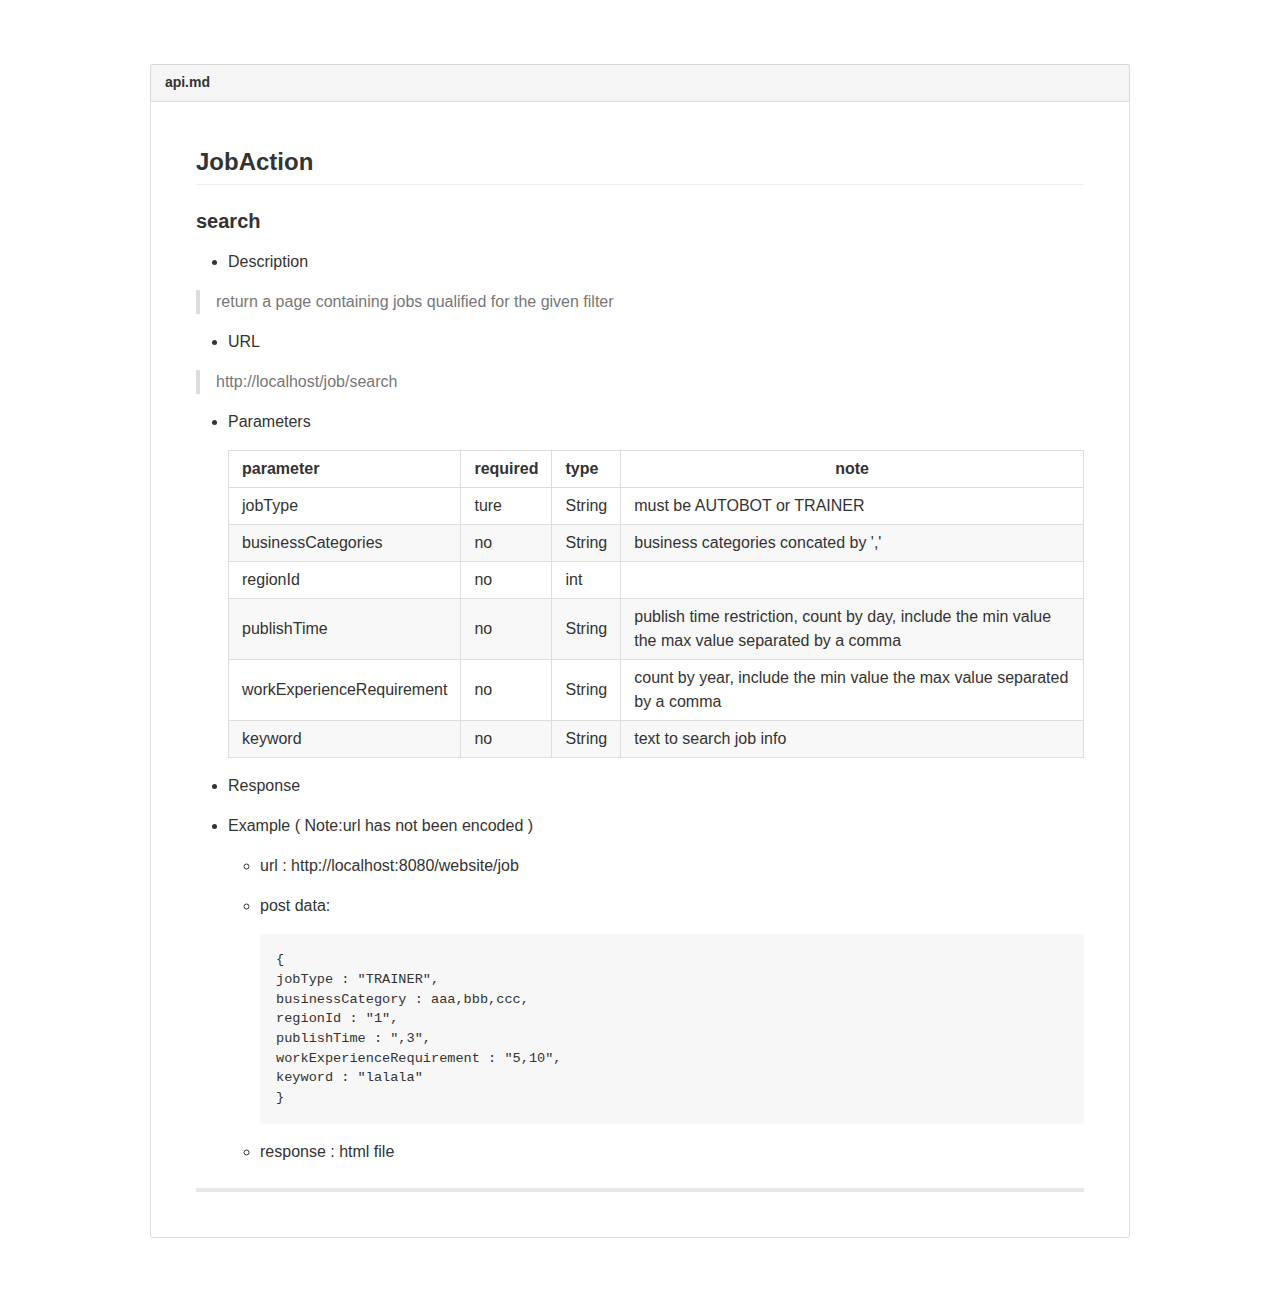
==== doc/api.html @ efbbc181 "job Search" ====
<!DOCTYPE html>
<html lang="en">
<head>
  <meta charset="utf-8" />
  <title>api.md - Grip</title>
  <link rel="icon" href="[data-uri]" />
  <link rel="stylesheet" href="/__/grip/static/octicons/octicons.css" />
  <style>
    @font-face{font-family:Roboto;font-style:normal;font-weight:300;src:local("Roboto Light"),local("Roboto-Light"),url([data-uri]) format("woff")}@font-face{font-family:Roboto;font-style:normal;font-weight:400;src:local("Roboto"),local("Roboto-Regular"),url([data-uri]) format("woff")}@font-face{font-family:Roboto;font-style:normal;font-weight:500;src:local("Roboto Medium"),local("Roboto-Medium"),url([data-uri]) format("woff")}@font-face{font-family:Roboto;font-style:italic;font-weight:400;src:local("Roboto Italic"),local("Roboto-Italic"),url([data-uri]) format("woff")}@font-face{font-family:Roboto;font-style:normal;font-weight:300;src:local("Roboto Light"),local("Roboto-Light"),url([data-uri]) format("woff")}@font-face{font-family:Roboto;font-style:normal;font-weight:400;src:local("Roboto"),local("Roboto-Regular"),url([data-uri]) format("woff")}@font-face{font-family:Roboto;font-style:normal;font-weight:500;src:local("Roboto Medium"),local("Roboto-Medium"),url([data-uri]) format("woff")}@font-face{font-family:Roboto;font-style:italic;font-weight:400;src:local("Roboto Italic"),local("Roboto-Italic"),url([data-uri]) format("woff")}.alt-body-font{font-family:Roboto, -apple-system, BlinkMacSystemFont, "Helvetica Neue", "Segoe UI", "Oxygen", "Ubuntu", "Cantarell", "Open Sans", sans-serif;font-size:16px}.alt-mono-font{font-family:Consolas, "Liberation Mono", Menlo, Courier, monospace;font-size:16px}.alt-h1,.alt-h2,.alt-h3,.alt-h4,.alt-h5,.alt-h6,.alt-lead{-webkit-font-smoothing:antialiased;font-family:Roboto, -apple-system, BlinkMacSystemFont, "Helvetica Neue", "Segoe UI", "Oxygen", "Ubuntu", "Cantarell", "Open Sans", sans-serif}.alt-h1{font-size:36px;font-weight:300}@media (min-width: 768px){.alt-h1{font-size:48px}}@media (min-width: 1004px){.alt-h1{font-size:54px}}.alt-h2{font-size:28px;font-weight:300}@media (min-width: 768px){.alt-h2{font-size:34px}}@media (min-width: 1004px){.alt-h2{font-size:38px}}.alt-h3{font-size:18px;font-weight:400}@media (min-width: 768px){.alt-h3{font-size:20px}}@media (min-width: 1004px){.alt-h3{font-size:22px}}.alt-h4{font-size:16px;font-weight:500}.alt-h5{font-size:14px;font-weight:500}.alt-h6{font-size:12px;font-weight:500}.alt-lead{-webkit-font-smoothing:antialiased;font-size:21px;font-weight:300}@media (min-width: 768px){.alt-lead{font-size:24px}}@media (min-width: 1004px){.alt-lead{font-size:26px}}.alt-text-small{font-size:14px !important}.pullquote{padding-top:0;padding-bottom:0;padding-left:12px;margin-bottom:24px;font-family:Consolas, "Liberation Mono", Menlo, Courier, monospace;font-size:16px;line-height:1.4;color:#767676;border-left:3px solid #e5e5e5}@media (min-width: 768px){.pullquote{padding-left:18px;margin-bottom:36px;margin-left:-21px;font-size:18px;line-height:1.5}}@font-face{font-family:Roboto;font-style:normal;font-weight:300;src:local("Roboto Light"),local("Roboto-Light"),url([data-uri]) format("woff")}@font-face{font-family:Roboto;font-style:normal;font-weight:400;src:local("Roboto"),local("Roboto-Regular"),url([data-uri]) format("woff")}@font-face{font-family:Roboto;font-style:normal;font-weight:500;src:local("Roboto Medium"),local("Roboto-Medium"),url([data-uri]) format("woff")}@font-face{font-family:Roboto;font-style:italic;font-weight:400;src:local("Roboto Italic"),local("Roboto-Italic"),url([data-uri]) format("woff")}.breadcrumb-item{display:inline-block;margin-left:-4px;white-space:nowrap;list-style:none}.breadcrumb-item::after{padding-right:0.5em;padding-left:0.5em;color:#e5e5e5;content:"/"}.breadcrumb-item-selected::after{content:none}@font-face{font-family:Roboto;font-style:normal;font-weight:300;src:local("Roboto Light"),local("Roboto-Light"),url([data-uri]) format("woff")}@font-face{font-family:Roboto;font-style:normal;font-weight:400;src:local("Roboto"),local("Roboto-Regular"),url([data-uri]) format("woff")}@font-face{font-family:Roboto;font-style:normal;font-weight:500;src:local("Roboto Medium"),local("Roboto-Medium"),url([data-uri]) format("woff")}@font-face{font-family:Roboto;font-style:italic;font-weight:400;src:local("Roboto Italic"),local("Roboto-Italic"),url([data-uri]) format("woff")}.alt-body-font .btn{font-weight:500}.btn-purple{color:#fff;text-shadow:0 -1px 0 rgba(0,0,0,0.15);background-color:#7a3497;background-image:-webkit-linear-gradient(#a342cb, #602479);background-image:linear-gradient(#a342cb, #602479);border:1px solid #612a79}.btn-purple .counter{color:#602479;background:#fff}.btn-purple:hover,.btn-purple:active,.btn-purple.zeroclipboard-is-hover,.btn-purple.zeroclipboard-is-active{background-color:#5b2771;background-image:-webkit-linear-gradient(#933eb5, #522366);background-image:linear-gradient(#933eb5, #522366);border-color:#552469}.btn-purple:active,.btn-purple.selected,.btn-purple.zeroclipboard-is-active{background-color:#4c205e;background-image:none;border-color:#3d1a4b;box-shadow:inset 0 2px 4px rgba(0,0,0,0.15)}.btn-purple.selected:hover{background-color:#3d1a4b}.btn-purple:disabled,.btn-purple:disabled:hover,.btn-purple.disabled,.btn-purple.disabled:hover{color:#fff;cursor:default;background-color:#bd9acb;background-image:-webkit-linear-gradient(#caaed5, #ad8cbb);background-image:linear-gradient(#caaed5, #ad8cbb);border-color:#af85c1;box-shadow:none}.btn-blue{color:#fff;text-shadow:0 -1px 0 rgba(0,0,0,0.15);background-color:#0079d1;background-image:-webkit-linear-gradient(#149cff, #005ea3);background-image:linear-gradient(#149cff, #005ea3);border:1px solid #0061a8}.btn-blue .counter{color:#005ea3;background:#fff}.btn-blue:hover,.btn-blue:active,.btn-blue.zeroclipboard-is-hover,.btn-blue.zeroclipboard-is-active{background-color:#005b9e;background-image:-webkit-linear-gradient(#0091fa, #00538f);background-image:linear-gradient(#0091fa, #00538f);border-color:#005694}.btn-blue:active,.btn-blue.selected,.btn-blue.zeroclipboard-is-active{background-color:#004d85;background-image:none;border-color:#003e6b;box-shadow:inset 0 2px 4px rgba(0,0,0,0.15)}.btn-blue.selected:hover{background-color:#003e6b}.btn-blue:disabled,.btn-blue:disabled:hover,.btn-blue.disabled,.btn-blue.disabled:hover{color:#fff;cursor:default;background-color:#80bce8;background-image:-webkit-linear-gradient(#99c9ed, #73add8);background-image:linear-gradient(#99c9ed, #73add8);border-color:#66afe3;box-shadow:none}.btn-blue-purple{color:#fff;text-shadow:0 -1px 0 rgba(0,0,0,0.15);background-color:#4950ae;background-image:-webkit-linear-gradient(#6d73cd, #363d93);background-image:linear-gradient(#6d73cd, #363d93);border:1px solid #3d4391}.btn-blue-purple .counter{color:#363d93;background:#fff}.btn-blue-purple:hover,.btn-blue-purple:active,.btn-blue-purple.zeroclipboard-is-hover,.btn-blue-purple.zeroclipboard-is-active{background-color:#3a3f8a;background-image:-webkit-linear-gradient(#6269bd, #353b7f);background-image:linear-gradient(#6269bd, #353b7f);border-color:#373c83}.btn-blue-purple:active,.btn-blue-purple.selected,.btn-blue-purple.zeroclipboard-is-active{background-color:#323778;background-image:none;border-color:#2b2f66;box-shadow:inset 0 2px 4px rgba(0,0,0,0.15)}.btn-blue-purple.selected:hover{background-color:#2b2f66}.btn-blue-purple:disabled,.btn-blue-purple:disabled:hover,.btn-blue-purple.disabled,.btn-blue-purple.disabled:hover{color:#fff;cursor:default;background-color:#a4a8d7;background-image:-webkit-linear-gradient(#b6b9df, #979ac9);background-image:linear-gradient(#b6b9df, #979ac9);border-color:#9296ce;box-shadow:none}.btn-orange{color:#fff;text-shadow:0 -1px 0 rgba(0,0,0,0.15);background-color:#e8400d;background-image:-webkit-linear-gradient(#fc683b, #c23106);background-image:linear-gradient(#fc683b, #c23106);border:1px solid #c1350b}.btn-orange .counter{color:#c23106;background:#fff}.btn-orange:hover,.btn-orange:active,.btn-orange.zeroclipboard-is-hover,.btn-orange.zeroclipboard-is-active{background-color:#b8330a;background-image:-webkit-linear-gradient(#f3592b, #a92f09);background-image:linear-gradient(#f3592b, #a92f09);border-color:#ae300a}.btn-orange:active,.btn-orange.selected,.btn-orange.zeroclipboard-is-active{background-color:#a02c09;background-image:none;border-color:#872508;box-shadow:inset 0 2px 4px rgba(0,0,0,0.15)}.btn-orange.selected:hover{background-color:#872508}.btn-orange:disabled,.btn-orange:disabled:hover,.btn-orange.disabled,.btn-orange.disabled:hover{color:#fff;cursor:default;background-color:#f4a086;background-image:-webkit-linear-gradient(#f6b39e, #e59279);background-image:linear-gradient(#f6b39e, #e59279);border-color:#f18c6e;box-shadow:none}.btn-outline-purple{color:#7a3497;background-color:#fff;background-image:none;border:1px solid #e5e5e5}.btn-outline-purple .counter{background-color:rgba(0,0,0,0.07)}.btn-outline-purple:hover,.btn-outline-purple:active,.btn-outline-purple.selected,.btn-outline-purple.zeroclipboard-is-hover,.btn-outline-purple.zeroclipboard-is-active{color:#fff;background-color:#7a3497;background-image:none;border-color:#7a3497}.btn-outline-purple:hover .counter,.btn-outline-purple:active .counter,.btn-outline-purple.selected .counter,.btn-outline-purple.zeroclipboard-is-hover .counter,.btn-outline-purple.zeroclipboard-is-active .counter{color:#7a3497;background-color:#fff}.btn-outline-purple.selected:hover{background-color:#6b2d84}.btn-outline-purple:disabled,.btn-outline-purple:disabled:hover,.btn-outline-purple.disabled,.btn-outline-purple.disabled:hover{color:#767676;background-color:#fff;background-image:none;border-color:#e5e5e5}.btn-outline-blue{color:#0079d1;background-color:#fff;background-image:none;border:1px solid #e5e5e5}.btn-outline-blue .counter{background-color:rgba(0,0,0,0.07)}.btn-outline-blue:hover,.btn-outline-blue:active,.btn-outline-blue.selected,.btn-outline-blue.zeroclipboard-is-hover,.btn-outline-blue.zeroclipboard-is-active{color:#fff;background-color:#0079d1;background-image:none;border-color:#0079d1}.btn-outline-blue:hover .counter,.btn-outline-blue:active .counter,.btn-outline-blue.selected .counter,.btn-outline-blue.zeroclipboard-is-hover .counter,.btn-outline-blue.zeroclipboard-is-active .counter{color:#0079d1;background-color:#fff}.btn-outline-blue.selected:hover{background-color:#006ab8}.btn-outline-blue:disabled,.btn-outline-blue:disabled:hover,.btn-outline-blue.disabled,.btn-outline-blue.disabled:hover{color:#767676;background-color:#fff;background-image:none;border-color:#e5e5e5}.btn-outline-orange{color:#e8400d;background-color:#fff;background-image:none;border:1px solid #e5e5e5}.btn-outline-orange .counter{background-color:rgba(0,0,0,0.07)}.btn-outline-orange:hover,.btn-outline-orange:active,.btn-outline-orange.selected,.btn-outline-orange.zeroclipboard-is-hover,.btn-outline-orange.zeroclipboard-is-active{color:#fff;background-color:#e8400d;background-image:none;border-color:#e8400d}.btn-outline-orange:hover .counter,.btn-outline-orange:active .counter,.btn-outline-orange.selected .counter,.btn-outline-orange.zeroclipboard-is-hover .counter,.btn-outline-orange.zeroclipboard-is-active .counter{color:#e8400d;background-color:#fff}.btn-outline-orange.selected:hover{background-color:#d0390c}.btn-outline-orange:disabled,.btn-outline-orange:disabled:hover,.btn-outline-orange.disabled,.btn-outline-orange.disabled:hover{color:#767676;background-color:#fff;background-image:none;border-color:#e5e5e5}.btn-outline-blue-purple{color:#4950ae;background-color:#fff;background-image:none;border:1px solid #e5e5e5}.btn-outline-blue-purple .counter{background-color:rgba(0,0,0,0.07)}.btn-outline-blue-purple:hover,.btn-outline-blue-purple:active,.btn-outline-blue-purple.selected,.btn-outline-blue-purple.zeroclipboard-is-hover,.btn-outline-blue-purple.zeroclipboard-is-active{color:#fff;background-color:#4950ae;background-image:none;border-color:#4950ae}.btn-outline-blue-purple:hover .counter,.btn-outline-blue-purple:active .counter,.btn-outline-blue-purple.selected .counter,.btn-outline-blue-purple.zeroclipboard-is-hover .counter,.btn-outline-blue-purple.zeroclipboard-is-active .counter{color:#4950ae;background-color:#fff}.btn-outline-blue-purple.selected:hover{background-color:#41489c}.btn-outline-blue-purple:disabled,.btn-outline-blue-purple:disabled:hover,.btn-outline-blue-purple.disabled,.btn-outline-blue-purple.disabled:hover{color:#767676;background-color:#fff;background-image:none;border-color:#e5e5e5}.btn-outline-green{color:#6ab395;background-color:#fff;background-image:none;border:1px solid #e5e5e5}.btn-outline-green .counter{background-color:rgba(0,0,0,0.07)}.btn-outline-green:hover,.btn-outline-green:active,.btn-outline-green.selected,.btn-outline-green.zeroclipboard-is-hover,.btn-outline-green.zeroclipboard-is-active{color:#fff;background-color:#6ab395;background-image:none;border-color:#6ab395}.btn-outline-green:hover .counter,.btn-outline-green:active .counter,.btn-outline-green.selected .counter,.btn-outline-green.zeroclipboard-is-hover .counter,.btn-outline-green.zeroclipboard-is-active .counter{color:#6ab395;background-color:#fff}.btn-outline-green.selected:hover{background-color:#59aa89}.btn-outline-green:disabled,.btn-outline-green:disabled:hover,.btn-outline-green.disabled,.btn-outline-green.disabled:hover{color:#767676;background-color:#fff;background-image:none;border-color:#e5e5e5}@font-face{font-family:Roboto;font-style:normal;font-weight:300;src:local("Roboto Light"),local("Roboto-Light"),url([data-uri]) format("woff")}@font-face{font-family:Roboto;font-style:normal;font-weight:400;src:local("Roboto"),local("Roboto-Regular"),url([data-uri]) format("woff")}@font-face{font-family:Roboto;font-style:normal;font-weight:500;src:local("Roboto Medium"),local("Roboto-Medium"),url([data-uri]) format("woff")}@font-face{font-family:Roboto;font-style:italic;font-weight:400;src:local("Roboto Italic"),local("Roboto-Italic"),url([data-uri]) format("woff")}.card{background-color:#fff;border:1px #e5e5e5 solid;border-radius:6px;box-shadow:0 1px 1px rgba(0,0,0,0.1)}@font-face{font-family:Roboto;font-style:normal;font-weight:300;src:local("Roboto Light"),local("Roboto-Light"),url([data-uri]) format("woff")}@font-face{font-family:Roboto;font-style:normal;font-weight:400;src:local("Roboto"),local("Roboto-Regular"),url([data-uri]) format("woff")}@font-face{font-family:Roboto;font-style:normal;font-weight:500;src:local("Roboto Medium"),local("Roboto-Medium"),url([data-uri]) format("woff")}@font-face{font-family:Roboto;font-style:italic;font-weight:400;src:local("Roboto Italic"),local("Roboto-Italic"),url([data-uri]) format("woff")}.jumbotron{position:relative;padding-top:48px;padding-bottom:48px}@media (min-width: 544px){.jumbotron{padding-top:72px;padding-bottom:72px}}@media (min-width: 1280px){.jumbotron{padding-top:144px;padding-bottom:144px}}@media (min-width: 1004px){.jumbotron-supertron{height:45vw;min-height:590px;max-height:55vh;padding-top:96px;padding-bottom:96px}}.jumbotron-minitron{padding-top:36px;padding-bottom:36px}@media (min-width: 544px){.jumbotron-minitron{padding-top:36px;padding-bottom:36px}}.jumbotron-shadow::after{position:absolute;bottom:0;left:0;width:100%;height:30px;content:" ";background-color:transparent;background-image:-webkit-linear-gradient(transparent, rgba(0,0,0,0.05));background-image:linear-gradient(transparent, rgba(0,0,0,0.05));background-repeat:repeat-x;box-shadow:inset 0 -1px 0 rgba(0,0,0,0.05)}.jumbotron-photo{position:relative;background-color:#333;background-size:cover}.jumbotron-photo::before{position:absolute;bottom:0;left:0;display:block;width:100%;height:100%;content:"";background-color:rgba(0,0,0,0.25)}@font-face{font-family:Roboto;font-style:normal;font-weight:300;src:local("Roboto Light"),local("Roboto-Light"),url([data-uri]) format("woff")}@font-face{font-family:Roboto;font-style:normal;font-weight:400;src:local("Roboto"),local("Roboto-Regular"),url([data-uri]) format("woff")}@font-face{font-family:Roboto;font-style:normal;font-weight:500;src:local("Roboto Medium"),local("Roboto-Medium"),url([data-uri]) format("woff")}@font-face{font-family:Roboto;font-style:italic;font-weight:400;src:local("Roboto Italic"),local("Roboto-Italic"),url([data-uri]) format("woff")}.page-section{padding:36px 0;margin-top:0}@media (min-width: 768px){.page-section{padding:72px 0}}.page-section-jumplink:target{padding-top:132px}@media (min-width: 768px){.page-section-jumplink:target{padding-top:96px}}@font-face{font-family:Roboto;font-style:normal;font-weight:300;src:local("Roboto Light"),local("Roboto-Light"),url([data-uri]) format("woff")}@font-face{font-family:Roboto;font-style:normal;font-weight:400;src:local("Roboto"),local("Roboto-Regular"),url([data-uri]) format("woff")}@font-face{font-family:Roboto;font-style:normal;font-weight:500;src:local("Roboto Medium"),local("Roboto-Medium"),url([data-uri]) format("woff")}@font-face{font-family:Roboto;font-style:italic;font-weight:400;src:local("Roboto Italic"),local("Roboto-Italic"),url([data-uri]) format("woff")}.data-table{width:100%;margin-top:24px;border-collapse:collapse;border:1px #e5e5e5 solid;box-shadow:0 1px 1px rgba(0,0,0,0.05)}.data-table th{font-weight:400;text-align:left}.data-table td,.data-table th{padding:24px;border-right:1px #e5e5e5 solid;border-bottom:1px #e5e5e5 solid}.data-table tbody th{width:25%}.data-table tbody th,.data-table tbody td{border-bottom-color:#f5f5f5}.data-table tbody tr:last-child th,.data-table tbody tr:last-child td{border-bottom:1px #e5e5e5 solid}hr{border-bottom-color:#eee}.img-responsive{display:block;width:100%;max-width:100%;height:auto}.video-responsive{position:relative;max-width:100%;height:0;padding-bottom:56.25%;overflow:hidden}.video-responsive iframe,.video-responsive object,.video-responsive embed{position:absolute;top:0;left:0;width:100%;height:100%}.container-responsive{max-width:980px;margin-right:auto;margin-left:auto}.page-responsive .container-responsive{max-width:1020px;padding-right:20px;padding-left:20px;margin-right:auto;margin-left:auto}.page-responsive .container-responsive::before{display:table;content:""}.page-responsive .container-responsive::after{display:table;clear:both;content:""}@media (min-width: 544px){.page-responsive .container-responsive{padding-right:40px;padding-left:40px}}@media (min-width: 1004px){.page-responsive .container-responsive{padding-right:20px;padding-left:20px}}.off-screen-col{position:relative}@media (min-width: 768px){.off-screen-col{left:-100px}}.off-screen-img{width:100%}@media (min-width: 768px){.off-screen-img{position:absolute;width:800px}}.btn-transparent{padding:0.55em 1em;font-size:inherit;font-weight:500;line-height:1.5;color:#fff;background-color:transparent;background-image:none;border:1px solid rgba(255,255,255,0.5);border-radius:0.25em}.btn-transparent:hover,.btn-transparent:active{color:#333;background-color:#fff;background-image:none;border-color:#fff}.btn-link{font-family:inherit}.site-header{position:relative;z-index:3;padding-top:20px;padding-bottom:20px;margin-bottom:-1px;background-color:#fff;background-clip:padding-box;border-bottom:1px solid rgba(0,0,0,0.075);box-shadow:0 0 5px rgba(0,0,0,0.1)}.site-header::before{display:table;content:""}.site-header::after{display:table;clear:both;content:""}.site-header .header-logo-invertocat{margin-right:0;margin-left:0}@media (max-width: 960px){.page-responsive .site-header{padding-top:10px;padding-bottom:10px}}.site-header .header-search-link{display:none !important}@media (max-width: 960px){.page-responsive .site-header .header-search-link{display:inline-block !important}}.site-header .header-search{width:160px;margin-right:-4px;margin-left:10px}.site-header .header-search.site-scoped-search{width:230px}@media (max-width: 960px){.page-responsive .site-header .header-search{display:none}}.site-header .header-search-input{min-height:32px;font-size:-apple-system, BlinkMacSystemFont, "Segoe UI", Helvetica, Arial, sans-serif, "Apple Color Emoji", "Segoe UI Emoji", "Segoe UI Symbol"}.site-header.open .site-header-menu{display:block}.site-header-toggle{display:none}@media (max-width: 960px){.page-responsive .site-header-toggle{display:block;margin-top:4px;color:#767676}.page-responsive .site-header-toggle:hover{color:#333}}.site-header-menu{display:block;padding-top:0}@media (max-width: 960px){.page-responsive .site-header-menu{display:none;padding-top:15px;clear:left}}.site-header-nav .nav-item{display:block;float:left;padding-top:8px;padding-bottom:8px;line-height:20px;color:#3c4146}.site-header-nav .nav-item:hover{color:#000;text-decoration:none}@media (max-width: 960px){.page-responsive .site-header-nav .nav-item{float:none}}.site-header-nav-main{float:left;margin-bottom:0;margin-left:5px}.site-header-nav-main .nav-item{position:relative;float:left;padding-right:10px;padding-left:10px;font-size:16px;border-top:0}.site-header-nav-main .nav-item::after{position:absolute;bottom:-20px;left:0;width:100%;height:4px;content:""}.site-header-nav-main .selected.nav-item-personal{color:#0079d1}.site-header-nav-main .selected.nav-item-personal::after{background-color:#0079d1}.site-header-nav-main .selected.nav-item-opensource{color:#e8400d}.site-header-nav-main .selected.nav-item-opensource::after{background-color:#e8400d}.site-header-nav-main .selected.nav-item-business{color:#7a3497}.site-header-nav-main .selected.nav-item-business::after{background-color:#7a3497}.site-header-nav-main .selected.nav-item-explore{color:#55a532}.site-header-nav-main .selected.nav-item-explore::after{background-color:#55a532}@media (max-width: 960px){.page-responsive .site-header-nav-main{float:none;margin-bottom:24px;margin-left:0}.page-responsive .site-header-nav-main .nav-item{float:none;padding:16px 0;margin-bottom:0;line-height:1;border-top:1px solid #e5e5e5;border-bottom:1px solid transparent}.page-responsive .site-header-nav-main .nav-item:last-child{border-bottom:1px solid #e5e5e5}.page-responsive .site-header-nav-main .nav-item::after{display:none}.page-responsive .site-header-nav-main .selected{font-weight:500;border-bottom:0}}.site-header-nav-secondary{float:right;margin-top:0}.site-header-nav-secondary .nav-item{display:inline-block;padding:8px;font-size:13px}@media (max-width: 960px){.page-responsive .site-header-nav-secondary{float:none;margin-top:15px;text-align:center}}.site-header-actions{position:relative;z-index:3;text-align:left}@media (max-width: 960px){.page-responsive .site-header-actions{display:-webkit-box;display:-webkit-flex;display:flex;-webkit-flex-wrap:wrap;flex-wrap:wrap;-webkit-box-pack:center;-webkit-justify-content:center;justify-content:center;margin-top:24px}}.site-header-actions-btn{float:right}@media (max-width: 960px){.page-responsive .site-header-actions-btn{-webkit-box-flex:1;-webkit-flex-grow:1;flex-grow:1;-webkit-flex-basis:0;flex-basis:0;float:none;max-width:340px;margin:0;text-align:center}.page-responsive .site-header-actions-btn+.site-header-actions-btn{margin-left:6px}}.site-subheader{position:relative;z-index:2;padding-top:24px;padding-bottom:24px;background-color:#fff;border-bottom:1px solid rgba(0,0,0,0.075)}.site-subheader::before{display:table;content:""}.site-subheader::after{display:table;clear:both;content:""}.page-responsive .site-subheader{padding-top:18px;padding-bottom:18px}@media (min-width: 1004px){.page-responsive .site-subheader{padding-top:24px;padding-bottom:24px}}.site-subpage .site-subheader{margin-bottom:-48px;background-color:transparent;border-bottom:0}.page-responsive .site-subpage .site-subheader{margin-bottom:-12px}@media (min-width: 768px){.page-responsive .site-subpage .site-subheader{margin-bottom:-48px}}.site-subheader-business{position:-webkit-sticky;position:sticky;top:0;z-index:21}.site-subheader-business.is-stuck{background-color:#fff;border-bottom:1px solid rgba(0,0,0,0.075);box-shadow:0 3px 6px rgba(0,0,0,0.075)}.subheader-title{display:block;margin-bottom:10px;font-weight:400;text-align:center}@media (min-width: 1004px){.subheader-title{float:left;text-align:left}}.subheader-nav{text-align:center}@media (min-width: 1004px){.subheader-nav{float:right;text-align:left}}.subheader-nav .nav-item{display:inline-block;padding-top:5px;padding-bottom:1px;font-size:14px;text-decoration:none}@media (min-width: 768px){.subheader-nav .nav-item{font-size:16px}}@media (min-width: 1004px){.subheader-nav .nav-item{padding-top:0}}.subheader-nav .nav-item.selected{color:#3c4146;border-bottom:1px solid rgba(60,65,70,0.15)}.subheader-nav .nav-item+.nav-item{margin-left:15px}@media (min-width: 544px){.subheader-nav .nav-item+.nav-item{margin-left:20px}}.subheader-nav-business .nav-item{color:#7a3497;border-bottom-color:#7a3497}.pricing-card{margin-bottom:20px;background-color:#fff;border:1px solid #e5e5e5;border-radius:6px;box-shadow:0 1px 1px rgba(0,0,0,0.1)}.pricing-card-text{padding:24px;margin-bottom:0}@media (min-width: 544px){.pricing-card-horizontal{display:table;width:100%}}.pricing-card-horizontal .pricing-card-cta{padding:24px;border-bottom:1px solid #e5e5e5}@media (min-width: 544px){.pricing-card-horizontal .pricing-card-cta{display:table-cell;white-space:nowrap;vertical-align:middle;border-right:1px solid #e5e5e5;border-bottom:0}}@media (min-width: 544px){.pricing-card-horizontal .pricing-card-text{display:table-cell;vertical-align:middle}}@media (min-width: 768px){.pricing-card-vertical{width:300px}}.pricing-card-vertical .pricing-card-cta{padding:24px;border-top:1px solid #e5e5e5}.pricing-card-vertical .pricing-card-name{padding:16px 24px;margin-bottom:0;border-bottom:1px solid #e5e5e5}.pricing-card-vertical .pricing-card-text{padding:24px}.pricing-cards-eq{margin:0 auto 12px}@media (min-width: 1004px){.pricing-cards-eq{display:table;margin:0 -40px 36px;border-spacing:40px 0;border-collapse:separate}}.pricing-card-eq{position:relative}@media (min-width: 768px){.pricing-card-eq{width:65%;min-width:320px;min-height:300px;padding-bottom:90px;margin:24px auto}.pricing-card-eq .pricing-card-cta{position:absolute;bottom:0;left:0;width:100%}}@media (min-width: 1004px){.pricing-card-eq{display:table-cell;width:300px;min-width:0}}.default-currency,.local-currency{display:inline-block}.pricing-table{width:100%;border-collapse:separate}.pricing-table td,.pricing-table th{padding:12px 24px;font-size:14px;background-color:#fff;border-right:1px solid #e5e5e5;border-bottom:1px solid #f5f5f5}.pricing-table td{text-align:center}.pricing-table td:first-child{border-left:1px solid #e5e5e5}.pricing-table thead th{width:35%;padding-top:24px;padding-bottom:24px;font-weight:500;color:#3c4146;border-top:1px solid #e5e5e5;border-bottom:1px solid #e5e5e5}.pricing-table thead th:first-child{width:30%;text-align:left;border-left:1px solid #e5e5e5;border-top-left-radius:6px}.pricing-table thead th:last-child{border-right:1px solid #e5e5e5;border-top-right-radius:6px}.pricing-table tbody td:first-child{color:#3c4146;text-align:left}.pricing-table tbody th{font-weight:400;text-align:left;background-color:#f5f5f5;border-left:1px solid #e5e5e5}.pricing-table tfoot td{padding-top:24px;padding-bottom:24px;border-bottom:1px solid #e5e5e5;box-shadow:0 1px 1px rgba(0,0,0,0.1)}.pricing-table tfoot td:first-child{border-bottom-left-radius:6px}.pricing-table tfoot td:last-child{border-bottom-right-radius:6px}.pricing-table-no-foot tr:last-child td{box-shadow:0 1px 1px rgba(0,0,0,0.1)}.pricing-table-no-foot tr:last-child td:first-child{border-bottom-left-radius:6px}.pricing-table-no-foot tr:last-child td:last-child{border-bottom-right-radius:6px}.pricing-table-responsive{display:block;width:100%;min-height:0.01%;overflow-x:auto}@media (min-width: 768px){.pricing-table-responsive{display:table}}.card{background-color:#fff;border:1px solid #e5e5e5;border-radius:6px;box-shadow:0 1px 1px rgba(0,0,0,0.1)}.sn-jumbotron{position:relative;padding-top:50px;padding-bottom:50px;text-align:center;background-color:#fafafa;background-position:70% top;background-size:cover}@media (min-width: 544px){.sn-jumbotron{padding-top:60px;padding-bottom:60px}}@media (min-width: 768px){.sn-jumbotron{min-height:400px;text-align:left;background-position:center}}@media (min-width: 1004px){.sn-jumbotron{padding-top:90px;padding-bottom:90px}}@media (min-width: 1280px){.sn-jumbotron{padding-top:120px;padding-bottom:120px}}@media (min-width: 1600px){.sn-jumbotron{padding-top:180px;padding-bottom:180px}}.sn-jumbotron::before{position:absolute;top:0;right:0;bottom:0;left:0;display:block;content:"";background-color:rgba(0,0,0,0.3);-webkit-transition:background-color 0.2s ease-out;transition:background-color 0.2s ease-out}.sn-jumbotron.is-expanded::before{background-color:rgba(0,0,0,0.55)}.jumbotron-home{background-image:url("/images/modules/site/home-hero-sm.jpg?sn");background-position:left bottom}@media (min-width: 768px){.jumbotron-home{background-image:url("/images/modules/site/home-hero.jpg?sn");background-position:bottom left}}@media (min-width: 1004px){.jumbotron-home{background-position:bottom left}.jumbotron-home .jumbotron-title{font-size:64px}}@media (min-width: 1600px){.jumbotron-home .jumbotron-title{font-size:72px}}.jumbotron-home::after{background-color:rgba(0,0,0,0.25)}.jumbotron-personal{background-image:url("/images/modules/site/personal-hero-sm.jpg?sn");background-position:right center}@media (min-width: 768px){.jumbotron-personal{background-image:url("/images/modules/site/personal-hero.jpg?sn");background-position:center 30%}}.jumbotron-opensource{background-image:url("/images/modules/site/open-source-hero-sm.jpg?sn")}@media (min-width: 768px){.jumbotron-opensource{background-image:url("/images/modules/site/open-source-hero.jpg?sn");background-position:center 10%}}.jumbotron-business{background-image:url("/images/modules/site/business-hero-sm.jpg?sn")}@media (min-width: 768px){.jumbotron-business{background-image:url("/images/modules/site/business-hero.jpg?sn");background-position:center center}}.jumbotron-split{min-height:470px;padding-bottom:45%;background-repeat:no-repeat;background-position:center 175px;background-size:100% auto}.jumbotron-split::before{background-color:transparent;background-image:-webkit-linear-gradient(#f5f5f5, #f5f5f5 100px, transparent 100px);background-image:linear-gradient(#f5f5f5, #f5f5f5 100px, transparent 100px)}@media (min-width: 768px){.jumbotron-split{min-height:360px;padding-bottom:60px;background-position:125% center;background-size:60% auto}.jumbotron-split::before{display:none}}@media (min-width: 1004px){.jumbotron-split{padding-top:100px;padding-bottom:100px;background-position:right center;background-size:50% auto}}@media (min-width: 1600px){.jumbotron-split{padding-top:120px;padding-bottom:120px}}.jumbotron-split .jumbotron-content{background-color:#f5f5f5}@media (min-width: 768px){.jumbotron-split .jumbotron-content{background-color:transparent}}.jumbotron-title{margin-top:0}@media (min-width: 768px){.jumbotron-title{max-width:530px}}@media (min-width: 1004px){.jumbotron-title{max-width:700px}}.jumbotron-has-followup{padding-bottom:90px}@media (min-width: 768px){.jumbotron-has-followup{padding-bottom:120px}}@media (min-width: 1004px){.jumbotron-has-followup{padding-bottom:160px}}@media (min-width: 1280px){.jumbotron-has-followup{padding-bottom:180px}}@media (min-width: 1600px){.jumbotron-has-followup{padding-bottom:230px}}.jumbotron-followup-container{position:relative;top:-216px;margin-bottom:-37px;background-color:transparent;background-image:none}@media (min-width: 768px){.jumbotron-followup-container{top:-226px}}@media (min-width: 1004px){.jumbotron-followup-container{top:-236px}}@media (min-width: 1004px){.jumbotron-followup-container{top:-246px}}.jumbotron-followup-container .container-responsive{position:relative}.jumbotron-followup-container .jumbotron-video,.jumbotron-followup-container .jumbotron-video-close{display:none}.jumbotron-followup-container.is-expanded{padding-top:144px;padding-right:40px;padding-bottom:36px;padding-left:40px;margin-bottom:-216px;background-image:-webkit-linear-gradient(rgba(6,6,6,0), #060606 170px);background-image:linear-gradient(rgba(6,6,6,0), #060606 170px)}@media (min-width: 768px){.jumbotron-followup-container.is-expanded{margin-bottom:-236px}}@media (min-width: 1004px){.jumbotron-followup-container.is-expanded{padding-right:0;padding-left:0;margin-bottom:-246px}}.jumbotron-followup-container.is-expanded .jumbotron-followup{display:none}.jumbotron-followup-container.is-expanded .jumbotron-video-close{position:absolute;top:0;right:-20px}@media (min-width: 1004px){.jumbotron-followup-container.is-expanded .jumbotron-video-close{right:0}}.jumbotron-followup-container.is-expanded .jumbotron-video,.jumbotron-followup-container.is-expanded .jumbotron-video-close{display:block}.jumbotron-followup-link{position:relative;top:150px;z-index:1;display:block;padding-left:34px;margin:0 auto;line-height:1;color:#fff;text-align:left;white-space:normal}.jumbotron-followup-link:hover{text-decoration:none;background-color:transparent}@media (min-width: 768px){.jumbotron-followup-link:hover::after{display:block;background-color:rgba(0,0,0,0.3)}}.jumbotron-followup-link::after{position:absolute;top:-6px;left:-8px;z-index:-1;display:none;width:100%;height:100%;padding:6px 8px;content:"";background-color:transparent;border-radius:4px}@media (min-width: 768px){.jumbotron-followup-link{top:160px;display:block;padding-left:40px;margin:0}}@media (min-width: 1004px){.jumbotron-followup-link{top:150px}}.jumbotron-followup-link .jumbotron-followup-icon{position:relative;left:-4px;width:25px;height:25px;margin-left:-30px;vertical-align:middle}@media (min-width: 768px){.jumbotron-followup-link .jumbotron-followup-icon{width:30px;height:30px;margin-top:-2px;margin-left:-40px}}.split-cta{max-width:380px}@media (min-width: 768px){.split-cta{min-width:300px;max-width:none}}.featurette{padding-top:80px;padding-bottom:80px}.page-responsive .featurette{padding-top:50px;padding-bottom:50px}@media (min-width: 768px){.page-responsive .featurette{padding-top:60px;padding-bottom:60px}}@media (min-width: 1004px){.page-responsive .featurette{padding-top:80px;padding-bottom:80px}}.featurette-inverse{color:rgba(255,255,255,0.8);background-color:#0d1623;background-size:cover}.featurette-inverse .featurette-heading{color:#fff}.featurette-inverse .featurette-lead{color:inherit}.featurette-single{padding-top:30px}@media (min-width: 768px){.featurette-single{padding-top:40px}}@media (min-width: 1004px){.featurette-single{padding-top:60px}}.featurette-lead{margin-top:0;margin-bottom:30px}.featurette-lead strong{font-weight:500}.featurette-lead code{font-size:90%}@media (min-width: 768px){.featurette-lead{max-width:760px;margin-bottom:60px}}.featurette-jumplink:target{padding-top:120px}@media (min-width: 768px){.featurette-jumplink:target{padding-top:96px}}@media (min-width: 768px){.featurette-heading-centered{max-width:760px}}.featurette-heading,.featurette-lead{text-align:center}@media (min-width: 768px){.featurette-heading,.featurette-lead{text-align:inherit}}.featurette-lead-center{max-width:600px;margin-right:auto;margin-left:auto;text-align:center}@media (min-width: 1004px){.featurette-lead-center{max-width:800px}}.featurette-hr{margin-top:60px;margin-bottom:60px;clear:both}.page-responsive .featurette-hr{margin-top:36px;margin-bottom:36px}@media (min-width: 768px){.page-responsive .featurette-hr{margin-top:60px;margin-bottom:60px}}.triband-hr{height:1px;margin:40px 0;clear:both;background-image:-webkit-linear-gradient(left, #b8e1ff 33.3333%, #fcd2c5 33.3333%, #fcd2c5 66.6666%, #e0c5eb 66.6666%);background-image:linear-gradient(to right, #b8e1ff 33.3333%, #fcd2c5 33.3333%, #fcd2c5 66.6666%, #e0c5eb 66.6666%);border:0}.featurette-benefit-img{width:50px;vertical-align:top}@media (min-width: 768px){.featurette-benefit-img{width:60px}}.featurette-icon{width:100%;height:auto}.featurette-illo{padding:0 5%}@media (min-width: 768px){.featurette-illo{padding:0}}.featurette-illo-sm{padding:0 30%}@media (min-width: 1004px){.featurette-illo-sm{padding:0 48px}}.org-example-drop-shadow{position:relative;z-index:-1;border-top-left-radius:4px;border-top-right-radius:4px;box-shadow:0 0 20px rgba(0,0,0,0.15)}@media (min-width: 768px){.container-tiles{max-width:1330px;margin:0 auto;overflow:hidden}}.tile:not(:last-child){border-bottom:1px solid #e5e5e5}@media (min-width: 768px){.tile{border-right:1px solid transparent}.tile:not(:last-child){border-right:1px solid #e5e5e5;border-bottom:0}.tile:nth-of-type(2){border-right:0;border-bottom:0}}@media (min-width: 1004px){.tile:nth-of-type(2){border-right:1px solid #e5e5e5}}.callout-box{position:relative;padding:30px 0 24px;border-top:1px solid #eee;border-bottom:1px solid #eee}.callout-box .iconlist-item+.iconlist-item{margin-top:20px}.callout-box-icon{position:absolute;top:-18px;left:50%;margin-left:-9px;background-color:#fff;outline:10px solid #fff}@media (min-width: 768px){.callout-box-icon{left:36px;margin-left:0}}.callout-box-business{border-color:#e7dff4}.callout-box-business .callout-box-icon{color:#a793b2}.callout-box-business .iconlist-item{padding-left:72px;text-align:left}@media (min-width: 768px){.callout-box-business .iconlist-item{padding-left:36px}}.callout-box-business .iconlist-item-icon{float:left;margin-left:-30px;color:#6cc644}@media (min-width: 768px){.callout-box-business .iconlist-item-icon{float:left;margin-top:-4px;margin-left:-30px}}@media (min-width: 768px){.illflow{height:600px;background-image:url("/images/modules/site/illflow_window_ui.png");background-repeat:no-repeat;background-position:top center;background-size:795px auto}}@media (min-width: 768px){.illflow-purple .selected{background-color:#f7f1f9}.illflow-purple .selected::after{border-color:transparent transparent #f7f1f9}.illflow-purple .illflow-item .illflow-item-heading{color:#7a3497}}@media (min-width: 768px){.illflow-blue .selected{background-color:#eef4fc}.illflow-blue .selected::after{border-color:transparent transparent #eef4fc}.illflow-blue .illflow-item .illflow-item-heading{color:#0079d1}}@media (min-width: 768px){.illflow-steps{margin-top:24px;margin-right:-20px;margin-left:-20px}.illflow-steps::before{display:table;content:""}.illflow-steps::after{display:table;clear:both;content:""}}.illflow-step{display:none}@media (min-width: 768px){.illflow-step.active{display:block}}.illflow-item{position:relative;padding:0 10%;margin-bottom:48px;text-align:center}.illflow-item::before{position:absolute;top:10%;left:-6%;z-index:-1;display:block;padding-top:200%;padding-left:110%;content:"";background-image:url("/images/modules/site/illflow_window_ui.png");background-repeat:no-repeat;background-size:100% auto}@media (min-width: 768px){.illflow-item::before{display:none}}.illflow-item .illflow-item-heading{position:relative;color:#3c4146}@media (min-width: 768px){.illflow-item{float:left;width:33.333333%;padding:20px;margin-bottom:0;cursor:pointer;border-radius:6px}.illflow-item:not(.selected):hover{background-color:#fafafa}.illflow-item.selected .illflow-item-heading{color:#333}.illflow-item.selected::after{position:absolute;top:-30px;left:50%;display:block;width:0;height:0;margin-left:-15px;pointer-events:none;content:" ";border-style:outset solid solid;border-width:15px}.illflow-item.selected:first-child::after{left:75%}.illflow-item.selected:last-child::after{left:25%}}.illflow-item-description{margin-top:0}.illflow-img{display:block;width:400px;height:auto;margin:0 auto}.iconlist-item{padding-left:30px}.iconlist-item-icon{float:left;margin-left:-30px}@media (min-width: 544px){.home-hero-signup{max-width:340px;margin:0 auto}}@media (min-width: 768px){.home-hero-signup{float:right}}.home-hero-signup .form-label{display:block;margin-bottom:5px;font-size:16px;font-weight:inherit;text-align:left}.home-hero-signup .form-control-lg{min-height:40px;padding:10px;font-size:16px;background-clip:padding-box;border-color:rgba(0,0,0,0.25);border-radius:5px}.home-hero-signup .btn-block{font-family:Roboto, "Helvetica Neue", "Segoe UI", Oxygen, Ubuntu, Cantarell, "Open Sans", sans-serif;background-clip:padding-box;border-color:rgba(0,0,0,0.25)}.home-hero-signup .text-white{color:#fff}.form-control-note{margin-top:5px;margin-bottom:0;font-size:12px;color:rgba(255,255,255,0.6)}.form-control-note .notice-highlight{color:#fff}.alt-body-font label{font-weight:500;color:#3c4146}.alt-body-font label input{font-weight:normal}.alt-body-font .partner-form-extras{display:none}.casestudy-sm-img{position:relative;width:100%;height:168px;margin-bottom:12px;background-position:center center;background-size:cover;border-radius:4px}.casestudy-link:hover{text-decoration:none}.casestudy-teaser{position:relative;height:280px;padding:24px 20px;margin-right:-20px;margin-bottom:24px;margin-left:-20px;overflow:hidden}.casestudy-teaser>:not(.casestudy-bg){position:relative;z-index:2}.casestudy-teaser::after{position:absolute;top:0;left:0;z-index:1;width:100%;height:70%;content:"";background-image:-webkit-linear-gradient(rgba(0,0,0,0.65), transparent);background-image:linear-gradient(rgba(0,0,0,0.65), transparent)}@media (min-width: 544px){.casestudy-teaser{padding-right:40px;padding-left:40px;margin-right:-40px;margin-left:-40px}}@media (min-width: 768px){.casestudy-teaser{height:450px;padding-top:36px;margin-right:-20px;margin-bottom:36px;margin-left:-20px;border-radius:4px}.casestudy-teaser:hover .casestudy-bg{opacity:0.7;-webkit-transform:scale(1.01, 1.01);transform:scale(1.01, 1.01)}.casestudy-teaser:hover .btn-transparent{color:#333;background-color:#fff;background-image:none;border-color:#fff}}@media (min-width: 1004px){.casestudy-teaser{margin-right:-40px;margin-left:-40px}}.casestudy-bg{position:absolute;top:0;left:0;z-index:1;width:100%;height:100%;background-position:center center;background-size:cover;opacity:0.9;-webkit-transition:-webkit-transform 0.25s ease-in-out, opacity 0.15s ease-in-out;transition:transform 0.25s ease-in-out, opacity 0.15s ease-in-out}.casestudy-facts ul{padding:0;margin:0;list-style:none}.casestudy-facts li{padding-top:12px;padding-bottom:12px;border-top:1px solid #eee}.casestudy-facts li:last-child{margin-bottom:0;border-bottom:1px solid #eee}.casestudy-body strong,.casestudy-facts strong{font-weight:500}.casestudy-body em,.casestudy-facts em{font-style:normal;color:#3c4146}.casestudy-body{font-family:Roboto, -apple-system, BlinkMacSystemFont, "Helvetica Neue", "Segoe UI", "Oxygen", "Ubuntu", "Cantarell", "Open Sans", sans-serif;font-size:16px}.casestudy-body>p{margin-bottom:24px;color:#767676}.casestudy-body>p:first-child{-webkit-font-smoothing:antialiased;font-size:21px;font-weight:300}@media (min-width: 768px){.casestudy-body>p:first-child{font-size:24px}}@media (min-width: 1004px){.casestudy-body>p:first-child{font-size:26px}}.casestudy-body h2{font-size:18px;font-weight:400;margin-bottom:12px}@media (min-width: 768px){.casestudy-body h2{font-size:20px}}@media (min-width: 1004px){.casestudy-body h2{font-size:22px}}.casestudy-body blockquote{padding-top:0;padding-bottom:0;padding-left:12px;margin-bottom:24px;font-family:Consolas, "Liberation Mono", Menlo, Courier, monospace;font-size:16px;line-height:1.4;color:#767676;border-left:3px solid #e5e5e5}@media (min-width: 768px){.casestudy-body blockquote{padding-left:18px;margin-bottom:36px;margin-left:-21px;font-size:18px;line-height:1.5}}.logo-img{position:relative;display:inline-block;width:auto;height:25px;margin:10px;vertical-align:middle}@media (min-width: 768px){.logo-img{width:auto;height:30px;margin:10px}}@media (min-width: 1004px){.logo-img{height:35px;margin:10px 20px}}.logo-img-greyscale{-webkit-filter:grayscale(100%);filter:grayscale(100%);opacity:0.75;-webkit-transition:-webkit-filter 0.2s ease, opacity 0.2s ease, filter 0.2s ease, opacity 0.2s ease;transition:filter 0.2s ease, opacity 0.2s ease;-webkit-transform:translateZ(0) scale(1, 1);transform:translateZ(0) scale(1, 1);-webkit-backface-visibility:hidden;backface-visibility:hidden}.logo-img-greyscale:hover{-webkit-filter:grayscale(0%);filter:grayscale(0%);opacity:1}.logo-img-sm{width:auto;height:40px;margin:0}.logo-img-lg{width:auto;height:35px;margin:5px 15px}@media (min-width: 768px){.logo-img-lg{width:auto;height:40px;margin:10px 15px}}@media (min-width: 1004px){.logo-img-lg{height:50px;margin:10px 25px}}.logo-wrap{display:inline-block}.tooltipped-logo{display:inline-block}.tooltipped-logo.tooltipped-s::after,.tooltipped-logo.tooltipped-se::after,.tooltipped-logo.tooltipped-sw::after{font-size:14px}.tooltipped-purple.tooltipped-s::before,.tooltipped-purple.tooltipped-se::before,.tooltipped-purple.tooltipped-sw::before{color:#f7f1f9;border-bottom-color:#f7f1f9}.tooltipped-purple.tooltipped-s::after,.tooltipped-purple.tooltipped-se::after,.tooltipped-purple.tooltipped-sw::after{color:#3c4146;background:#f7f1f9}@-webkit-keyframes universe-pulse-one{0%{-webkit-filter:blur(20px);filter:blur(20px);opacity:0;-webkit-transform:scale(0.5) translateY(30px);transform:scale(0.5) translateY(30px)}70%{-webkit-filter:blur(0);filter:blur(0);opacity:1;-webkit-transform:scale(1) translateY(0);transform:scale(1) translateY(0)}}@keyframes universe-pulse-one{0%{-webkit-filter:blur(20px);filter:blur(20px);opacity:0;-webkit-transform:scale(0.5) translateY(30px);transform:scale(0.5) translateY(30px)}70%{-webkit-filter:blur(0);filter:blur(0);opacity:1;-webkit-transform:scale(1) translateY(0);transform:scale(1) translateY(0)}}@-webkit-keyframes universe-pulse-two{0%,15%{-webkit-filter:blur(20px);filter:blur(20px);opacity:0;-webkit-transform:scale(0.5) translateY(30px);transform:scale(0.5) translateY(30px)}85%{-webkit-filter:blur(0);filter:blur(0);opacity:1;-webkit-transform:scale(1) translateY(0);transform:scale(1) translateY(0)}}@keyframes universe-pulse-two{0%,15%{-webkit-filter:blur(20px);filter:blur(20px);opacity:0;-webkit-transform:scale(0.5) translateY(30px);transform:scale(0.5) translateY(30px)}85%{-webkit-filter:blur(0);filter:blur(0);opacity:1;-webkit-transform:scale(1) translateY(0);transform:scale(1) translateY(0)}}@-webkit-keyframes universe-pulse-three{0%,30%{-webkit-filter:blur(20px);filter:blur(20px);opacity:0;-webkit-transform:scale(0.5) translateY(30px);transform:scale(0.5) translateY(30px)}100%{-webkit-filter:blur(0);filter:blur(0);opacity:1;-webkit-transform:scale(1) translateY(0);transform:scale(1) translateY(0)}}@keyframes universe-pulse-three{0%,30%{-webkit-filter:blur(20px);filter:blur(20px);opacity:0;-webkit-transform:scale(0.5) translateY(30px);transform:scale(0.5) translateY(30px)}100%{-webkit-filter:blur(0);filter:blur(0);opacity:1;-webkit-transform:scale(1) translateY(0);transform:scale(1) translateY(0)}}@-webkit-keyframes starfield1{0%{opacity:0.01}50%{opacity:0.125}100%{opacity:0.01}}@keyframes starfield1{0%{opacity:0.01}50%{opacity:0.125}100%{opacity:0.01}}@-webkit-keyframes starfield2{0%{opacity:0.05}50%{opacity:0.15}100%{opacity:0.05}}@keyframes starfield2{0%{opacity:0.05}50%{opacity:0.15}100%{opacity:0.05}}.text-universe-purple{color:#5f5e98}.text-universe-blue{color:#3693ac}.text-universe-green{color:#6ab395}.text-universe-red{color:#c3626f}.text-universe-orange{color:#e7ac69}.text-universe-yellow{color:#e5ce6a}.universe-landing-nav{position:relative;z-index:10;width:100%;letter-spacing:-0.25em}.universe-landing-nav-item{display:inline-block;width:30%;max-width:90px;padding-right:10px;padding-left:10px;font-size:14px;letter-spacing:normal;-webkit-transition-timing-function:ease-in-out;transition-timing-function:ease-in-out;-webkit-transition-duration:0.2s;transition-duration:0.2s;-webkit-transition-property:opacity, -webkit-filter, -webkit-transform, opacity, filter, -webkit-transform;transition-property:opacity, filter, transform;-webkit-animation-duration:1.5s;animation-duration:1.5s;-webkit-animation-timing-function:cubic-bezier(0.1, 0, 0.13, 1.5);animation-timing-function:cubic-bezier(0.1, 0, 0.13, 1.5);-webkit-animation-iteration-count:1;animation-iteration-count:1}.universe-landing-nav-item .universe-landing-nav-img{-webkit-transition:0.2s -webkit-transform ease-in-out;transition:0.2s transform ease-in-out}@media (min-width: 544px){.universe-landing-nav-item{max-width:140px;padding-right:20px;padding-left:20px}.universe-landing-nav-item .universe-landing-nav-item-label{display:block}}@media (min-width: 768px){.universe-landing-nav-item{width:16%;max-width:130px;padding-right:15px;padding-left:15px;font-size:inherit}.universe-landing-nav-item .universe-landing-nav-img{margin-bottom:10px}}@media (min-width: 1004px){.universe-landing-nav-item{max-width:170px}}a.universe-landing-nav-item:hover{text-decoration:none}@media (min-width: 768px){a.universe-landing-nav-item:hover .universe-landing-nav-img{-webkit-transform:translateY(-10px);transform:translateY(-10px)}}a.universe-landing-nav-item:hover .universe-landing-nav-item-label{color:#fff;text-shadow:0 0 3px rgba(255,255,255,0.5)}@media (min-width: 768px){.universe-pulse-one{-webkit-animation-name:universe-pulse-one;animation-name:universe-pulse-one}.universe-pulse-two{-webkit-animation-name:universe-pulse-two;animation-name:universe-pulse-two}.universe-pulse-three{-webkit-animation-name:universe-pulse-three;animation-name:universe-pulse-three}}.universe-landing-nav-item-label{display:none;color:rgba(255,255,255,0.65);-webkit-transition-timing-function:ease-in-out;transition-timing-function:ease-in-out;-webkit-transition-duration:0.2s;transition-duration:0.2s;-webkit-transition-property:color, text-shadow;transition-property:color, text-shadow}.btn-universe2016{color:#fff;background-color:#fff;background-image:none;border:1px solid #e5e5e5;background-color:rgba(255,255,255,0.125);border:0;-webkit-transition-timing-function:ease-in-out;transition-timing-function:ease-in-out;-webkit-transition-duration:0.1s;transition-duration:0.1s;-webkit-transition-property:color, background-color, box-shadow;transition-property:color, background-color, box-shadow}.btn-universe2016 .counter{background-color:rgba(0,0,0,0.07)}.btn-universe2016:hover,.btn-universe2016:active,.btn-universe2016.selected,.btn-universe2016.zeroclipboard-is-hover,.btn-universe2016.zeroclipboard-is-active{color:#fff;background-color:#fff;background-image:none;border-color:#fff}.btn-universe2016:hover .counter,.btn-universe2016:active .counter,.btn-universe2016.selected .counter,.btn-universe2016.zeroclipboard-is-hover .counter,.btn-universe2016.zeroclipboard-is-active .counter{color:#fff;background-color:#fff}.btn-universe2016.selected:hover{background-color:#f2f2f2}.btn-universe2016:disabled,.btn-universe2016:disabled:hover,.btn-universe2016.disabled,.btn-universe2016.disabled:hover{color:#767676;background-color:#fff;background-image:none;border-color:#e5e5e5}.btn-universe2016:hover,.btn-universe2016:active{color:#333;box-shadow:0 0.25em 0.25em rgba(0,0,0,0.05),0 0.5em 1em rgba(0,0,0,0.075)}.jumbotron-universe2016{background:#3c8fa9 -webkit-linear-gradient(45deg, #3c90a9 0%, #375076 10%, #301650 45%, #301650 55%, #345367 90%, #41917e 100%);background:#3c8fa9 linear-gradient(45deg, #3c90a9 0%, #375076 10%, #301650 45%, #301650 55%, #345367 90%, #41917e 100%)}.jumbotron-universe2016 .container-responsive{position:relative;z-index:3}.jumbotron-universe2016 .starfield{position:absolute;top:0;right:0;bottom:0;left:0;z-index:2;background-size:519px 348px;opacity:0.1;-webkit-animation-iteration-count:infinite;animation-iteration-count:infinite}.jumbotron-universe2016 .starfield-1{background-image:url("/images/modules/universe-2016/starfield-1.png");-webkit-animation-name:starfield1;animation-name:starfield1;-webkit-animation-duration:5s;animation-duration:5s}.jumbotron-universe2016 .starfield-2{background-image:url("/images/modules/universe-2016/starfield-2.png");-webkit-animation-name:starfield2;animation-name:starfield2;-webkit-animation-duration:7s;animation-duration:7s}.jumbotron-universe2016::after{position:absolute;right:0;bottom:0;left:0;z-index:5;display:block;height:100px;content:"";background:transparent -webkit-linear-gradient(rgba(0,0,0,0.01), rgba(0,0,0,0.25));background:transparent linear-gradient(rgba(0,0,0,0.01), rgba(0,0,0,0.25))}.jumbotron-universe2016 .jumbotron-title{text-shadow:0 0 45px rgba(255,255,255,0.3)}.jumbotron-universe2016-icon{margin-bottom:20px}@media (min-width: 1600px){.jumbotron-universe2016-icon{margin-top:-40px;margin-bottom:40px}}.universe-launch-content-fluid{padding:30px}@media (min-width: 768px){.universe-launch-content-fluid{width:60%;padding:200px 0}}.universe-launch-feature-example{padding-right:30px;padding-left:30px;background-color:#f8f8f8}.universe-coming-soon{border:1px solid #ddd}.featurette-inverse .universe-coming-soon{border-color:rgba(255,255,255,0.1)}.universe-feature-section{padding-top:30px;padding-bottom:30px}@media (min-width: 768px){.universe-feature-section{padding-top:100px;padding-bottom:100px}}.universe2016-browser{padding-right:30px;padding-left:30px}@media (max-width: 1199px){.universe2016-browser-scroll-img{border:1px solid rgba(0,0,0,0.15);border-radius:4px;box-shadow:0 0 25px rgba(0,0,0,0.075)}}@media (min-width: 1200px){.universe2016-browser{width:1136px;height:727px;padding:70px 56px 80px;background:transparent url("/images/modules/universe-2016/safari-background.png") no-repeat top center;background-size:1136px 727px}.universe2016-browser:hover .universe2016-browser-scroll-img{-webkit-transform:translateY(-800px);transform:translateY(-800px)}.universe2016-browser-scroll{width:100%;max-height:100%;overflow:hidden}.universe2016-browser-scroll-img{-webkit-transition:4s -webkit-transform ease-in-out;transition:4s transform ease-in-out}}.featurette-screenshot-profile{position:relative;max-height:190px;margin-bottom:60px;overflow:hidden}.featurette-screenshot-profile::after{position:absolute;right:0;bottom:0;left:0;z-index:5;display:block;height:40px;content:"";background:transparent -webkit-linear-gradient(rgba(0,0,0,0.01), rgba(0,0,0,0.1));background:transparent linear-gradient(rgba(0,0,0,0.01), rgba(0,0,0,0.1));border-bottom:1px solid rgba(0,0,0,0.15)}@media (min-width: 768px){.featurette-screenshot-profile{max-height:400px}}@media (min-width: 1004px){.featurette-screenshot-profile{max-height:550px}}.featurette-screenshot-profile .universe2016-browser{position:relative;z-index:5}.featurette-screenshot-profile-bg{position:absolute;right:0;bottom:0;left:0;opacity:0.75}.featurette-projects{color:rgba(255,255,255,0.65);background-color:#192023;background-image:-webkit-linear-gradient(315deg, #2e2d45, #1c2127);background-image:linear-gradient(135deg, #2e2d45, #1c2127)}.featurette-thanks{position:relative;overflow:hidden;color:rgba(255,255,255,0.65);background-color:#192023;background-image:-webkit-linear-gradient(315deg, #251c39, #1a2226);background-image:linear-gradient(135deg, #251c39, #1a2226)}.featurette-octoverse{position:relative;padding-top:150px !important;padding-bottom:150px !important;overflow:hidden;background-color:#fff;background-image:-webkit-linear-gradient(45deg, #691657 0%, #e87330 55%, #fdc45c 100%);background-image:linear-gradient(45deg, #691657 0%, #e87330 55%, #fdc45c 100%);box-shadow:inset 0 -1px 0 rgba(255,255,255,0.1)}.featurette-octoverse .container-responsive{position:relative;z-index:5}.octoverse-map,.octoverse-map::after,.octoverse-map::before{position:absolute;top:0;right:0;bottom:0;left:0;display:block}.octoverse-map::before{z-index:2;content:"";background-image:url("/images/modules/universe-2016/octoverse-black.svg");background-repeat:no-repeat;background-position:center center;background-size:3060px 3960px;opacity:0.05}.octoverse-map::after{content:"";background-color:rgba(0,0,0,0.2)}@media (min-width: 768px){.universe2016-browser-img{margin-left:-46px}}.border-currentColor{border-color:currentColor !important}.universe2016-infotip{padding-left:24px}.universe2016-infotip>.octicon{float:left;margin-top:2px;margin-left:-24px;color:#999}.universe2016-form{max-width:360px;padding:24px;font-size:16px;background-clip:border-box;border:1px solid rgba(0,0,0,0.125);border-radius:6px;box-shadow:0 2px 4px rgba(0,0,0,0.015),0 0 25px rgba(0,0,0,0.075)}.universe2016-form .form-control{min-height:42px;padding:10px 15px}.page-universe-2016 .featurette .btn-outline{font-size:90%;font-weight:normal}.list-style-none{list-style:none}.icon-cta{padding-left:24px}.icon-cta>.octicon{float:left;width:16px;margin-top:0.1em;margin-left:-24px;color:#999;text-align:center}.universe2016-subtext{color:rgba(255,255,255,0.5)}@media (min-width: 768px){.display-lead{font-size:18px;font-weight:300}}@media (max-width: 544px){.d-none-sm-dn{display:none !important}}@media (max-width: 544px){.text-center-sm-dn{text-align:center !important}}@media (min-width: 768px){.d-none-md-up{display:none !important}}@media (max-width: 1004px){.d-none-md-dn{display:none !important}}@media (min-width: 1004px){.d-none-hc-up{display:none !important}}.columns-center{text-align:center;vertical-align:bottom}.columns-center .column{display:inline-block;float:none}@media (min-width: 768px){.columns-center .column{padding-right:10px;padding-left:10px;margin-right:10px;margin-left:10px}}.shade-purple{background-color:#f7f1f9 !important}.shade-gradient{background-image:-webkit-linear-gradient(270deg, #f5f5f5, #fff);background-image:linear-gradient(180deg, #f5f5f5, #fff);background-repeat:no-repeat;background-size:100% 200px}.shade-gray{background-color:#f5f5f5 !important}.shade-white{background-color:#fff !important}@media (min-width: 768px){.bg-bubble{background-image:url("/images/modules/site/pricing-bg.png");background-repeat:no-repeat;background-position:center 5%;background-size:100% auto}}@media (min-width: 1004px){.bg-bubble{background-position:center 20px;background-size:auto auto}}.text-purple{color:#7a3497 !important}.text-blue-purple{color:#4950ae !important}.text-blue{color:#0079d1 !important}.text-orange{color:#e8400d !important}.text-black{color:#3c4146 !important}.text-bold{font-weight:500 !important}.text-thin{font-weight:300 !important}.v-align-top{vertical-align:top !important}.octicon-middle .octicon{vertical-align:middle}.border-behind{position:relative}.border-behind::before{position:absolute;top:50%;left:50%;z-index:-1;width:100%;height:1px;margin-top:-1px;margin-left:-50%;content:"";background-color:#e5e5e5}@media (min-width: 768px){.border-behind::before{width:500px;margin-left:-250px}}.jumplink-stickynav::before{display:block;height:100px;margin-top:-100px;content:""}.list-unstyled{padding-left:0 !important}.list-unstyled li{list-style:none !important}@media (min-width: 544px){.list-twocol{-webkit-column-count:2;-moz-column-count:2;column-count:2}}.sr-only{position:absolute;width:1px;height:1px;padding:0;margin:-1px;overflow:hidden;clip:rect(0, 0, 0, 0);word-wrap:normal;border:0}.page-responsive .site-footer-container{width:auto;max-width:1020px;padding-right:20px;padding-left:20px;margin-right:auto;margin-left:auto}@media (max-width: 900px){.page-responsive .site-footer-mark{display:none}.page-responsive .site-footer-links{float:none !important;margin-bottom:10px;text-align:center}}.server-stats .container{width:auto;max-width:1020px;padding-right:20px;padding-left:20px;margin-right:auto;margin-left:auto}


    .pl-c{color:#969896}.pl-c1,.pl-s .pl-v{color:#0086b3}.pl-e,.pl-en{color:#795da3}.pl-smi,.pl-s .pl-s1{color:#333}.pl-ent{color:#63a35c}.pl-k{color:#a71d5d}.pl-s,.pl-pds,.pl-s .pl-pse .pl-s1,.pl-sr,.pl-sr .pl-cce,.pl-sr .pl-sre,.pl-sr .pl-sra{color:#183691}.pl-v{color:#ed6a43}.pl-id{color:#b52a1d}.pl-ii{color:#f8f8f8;background-color:#b52a1d}.pl-sr .pl-cce{font-weight:bold;color:#63a35c}.pl-ml{color:#693a17}.pl-mh,.pl-mh .pl-en,.pl-ms{font-weight:bold;color:#1d3e81}.pl-mq{color:#008080}.pl-mi{font-style:italic;color:#333}.pl-mb{font-weight:bold;color:#333}.pl-md{color:#bd2c00;background-color:#ffecec}.pl-mi1{color:#55a532;background-color:#eaffea}.pl-mdr{font-weight:bold;color:#795da3}.pl-mo{color:#1d3e81}.CodeMirror{font-family:monospace;height:300px;color:black}.CodeMirror-lines{padding:4px 0}.CodeMirror pre{padding:0 4px}.CodeMirror-scrollbar-filler,.CodeMirror-gutter-filler{background-color:white}.CodeMirror-gutters{border-right:1px solid #ddd;background-color:#f7f7f7;white-space:nowrap}.CodeMirror-linenumber{padding:0 3px 0 5px;min-width:20px;text-align:right;color:#999;white-space:nowrap}.CodeMirror-guttermarker{color:black}.CodeMirror-guttermarker-subtle{color:#999}.CodeMirror-cursor{border-left:1px solid black;border-right:none;width:0}.CodeMirror div.CodeMirror-secondarycursor{border-left:1px solid silver}.cm-fat-cursor .CodeMirror-cursor{width:auto;border:0 !important;background:#7e7}.cm-fat-cursor div.CodeMirror-cursors{z-index:1}.cm-animate-fat-cursor{width:auto;border:0;-webkit-animation:blink 1.06s steps(1) infinite;animation:blink 1.06s steps(1) infinite;background-color:#7e7}@-webkit-keyframes blink{0%{}50%{background-color:transparent}100%{}}@keyframes blink{0%{}50%{background-color:transparent}100%{}}.cm-tab{display:inline-block;text-decoration:inherit}.CodeMirror-rulers{position:absolute;left:0;right:0;top:-50px;bottom:-20px;overflow:hidden}.CodeMirror-ruler{border-left:1px solid #ccc;top:0;bottom:0;position:absolute}.cm-s-default .cm-header{color:blue}.cm-s-default .cm-quote{color:#090}.cm-negative{color:#d44}.cm-positive{color:#292}.cm-header,.cm-strong{font-weight:bold}.cm-em{font-style:italic}.cm-link{text-decoration:underline}.cm-strikethrough{text-decoration:line-through}.cm-s-default .cm-keyword{color:#708}.cm-s-default .cm-atom{color:#219}.cm-s-default .cm-number{color:#164}.cm-s-default .cm-def{color:#00f}.cm-s-default .cm-variable-2{color:#05a}.cm-s-default .cm-variable-3{color:#085}.cm-s-default .cm-comment{color:#a50}.cm-s-default .cm-string{color:#a11}.cm-s-default .cm-string-2{color:#f50}.cm-s-default .cm-meta{color:#555}.cm-s-default .cm-qualifier{color:#555}.cm-s-default .cm-builtin{color:#30a}.cm-s-default .cm-bracket{color:#997}.cm-s-default .cm-tag{color:#170}.cm-s-default .cm-attribute{color:#00c}.cm-s-default .cm-hr{color:#999}.cm-s-default .cm-link{color:#00c}.cm-s-default .cm-error{color:#f00}.cm-invalidchar{color:#f00}.CodeMirror-composing{border-bottom:2px solid}div.CodeMirror span.CodeMirror-matchingbracket{color:#0f0}div.CodeMirror span.CodeMirror-nonmatchingbracket{color:#f22}.CodeMirror-matchingtag{background:rgba(255,150,0,0.3)}.CodeMirror-activeline-background{background:#e8f2ff}.CodeMirror{position:relative;overflow:hidden;background:white}.CodeMirror-scroll{overflow:scroll !important;margin-bottom:-30px;margin-right:-30px;padding-bottom:30px;height:100%;outline:none;position:relative}.CodeMirror-sizer{position:relative;border-right:30px solid transparent}.CodeMirror-vscrollbar,.CodeMirror-hscrollbar,.CodeMirror-scrollbar-filler,.CodeMirror-gutter-filler{position:absolute;z-index:6;display:none}.CodeMirror-vscrollbar{right:0;top:0;overflow-x:hidden;overflow-y:scroll}.CodeMirror-hscrollbar{bottom:0;left:0;overflow-y:hidden;overflow-x:scroll}.CodeMirror-scrollbar-filler{right:0;bottom:0}.CodeMirror-gutter-filler{left:0;bottom:0}.CodeMirror-gutters{position:absolute;left:0;top:0;min-height:100%;z-index:3}.CodeMirror-gutter{white-space:normal;height:100%;display:inline-block;vertical-align:top;margin-bottom:-30px}.CodeMirror-gutter-wrapper{position:absolute;z-index:4;background:none !important;border:none !important}.CodeMirror-gutter-background{position:absolute;top:0;bottom:0;z-index:4}.CodeMirror-gutter-elt{position:absolute;cursor:default;z-index:4}.CodeMirror-gutter-wrapper{-webkit-user-select:none;-moz-user-select:none;-ms-user-select:none;user-select:none}.CodeMirror-lines{cursor:text;min-height:1px}.CodeMirror pre{border-radius:0;border-width:0;background:transparent;font-family:inherit;font-size:inherit;margin:0;white-space:pre;word-wrap:normal;line-height:inherit;color:inherit;z-index:2;position:relative;overflow:visible;-webkit-tap-highlight-color:transparent;-webkit-font-variant-ligatures:none;font-variant-ligatures:none}.CodeMirror-wrap pre{word-wrap:break-word;white-space:pre-wrap;word-break:normal}.CodeMirror-linebackground{position:absolute;left:0;right:0;top:0;bottom:0;z-index:0}.CodeMirror-linewidget{position:relative;z-index:2;overflow:auto}.CodeMirror-code{outline:none}.CodeMirror-scroll,.CodeMirror-sizer,.CodeMirror-gutter,.CodeMirror-gutters,.CodeMirror-linenumber{box-sizing:content-box}.CodeMirror-measure{position:absolute;width:100%;height:0;overflow:hidden;visibility:hidden}.CodeMirror-cursor{position:absolute;pointer-events:none}.CodeMirror-measure pre{position:static}div.CodeMirror-cursors{visibility:hidden;position:relative;z-index:3}div.CodeMirror-dragcursors{visibility:visible}.CodeMirror-focused div.CodeMirror-cursors{visibility:visible}.CodeMirror-selected{background:#d9d9d9}.CodeMirror-focused .CodeMirror-selected{background:#d7d4f0}.CodeMirror-crosshair{cursor:crosshair}.CodeMirror-line::-moz-selection,.CodeMirror-line>span::-moz-selection,.CodeMirror-line>span>span::-moz-selection{background:#d7d4f0}.CodeMirror-line::selection,.CodeMirror-line>span::selection,.CodeMirror-line>span>span::selection{background:#d7d4f0}.CodeMirror-line::-moz-selection,.CodeMirror-line>span::-moz-selection,.CodeMirror-line>span>span::-moz-selection{background:#d7d4f0}.cm-searching{background:#ffa;background:rgba(255,255,0,0.4)}.cm-force-border{padding-right:.1px}@media print{.CodeMirror div.CodeMirror-cursors{visibility:hidden}}.cm-tab-wrap-hack:after{content:''}span.CodeMirror-selectedtext{background:none}.CodeMirror-dialog{position:absolute;left:0;right:0;background:inherit;z-index:15;padding:.1em .8em;overflow:hidden;color:inherit}.CodeMirror-dialog-top{border-bottom:1px solid #eee;top:0}.CodeMirror-dialog-bottom{border-top:1px solid #eee;bottom:0}.CodeMirror-dialog input{border:none;outline:none;background:transparent;width:20em;color:inherit;font-family:monospace}.CodeMirror-dialog button{font-size:70%}.CodeMirror-merge{position:relative;border:1px solid #ddd;white-space:pre}.CodeMirror-merge,.CodeMirror-merge .CodeMirror{height:350px}.CodeMirror-merge-2pane .CodeMirror-merge-pane{width:47%}.CodeMirror-merge-2pane .CodeMirror-merge-gap{width:6%}.CodeMirror-merge-3pane .CodeMirror-merge-pane{width:31%}.CodeMirror-merge-3pane .CodeMirror-merge-gap{width:3.5%}.CodeMirror-merge-pane{display:inline-block;white-space:normal;vertical-align:top}.CodeMirror-merge-pane-rightmost{position:absolute;right:0px;z-index:1}.CodeMirror-merge-gap{z-index:2;display:inline-block;height:100%;box-sizing:border-box;overflow:hidden;border-left:1px solid #ddd;border-right:1px solid #ddd;position:relative;background:#f8f8f8}.CodeMirror-merge-scrolllock-wrap{position:absolute;bottom:0;left:50%}.CodeMirror-merge-scrolllock{position:relative;left:-50%;cursor:pointer;color:#555;line-height:1}.CodeMirror-merge-copybuttons-left,.CodeMirror-merge-copybuttons-right{position:absolute;left:0;top:0;right:0;bottom:0;line-height:1}.CodeMirror-merge-copy{position:absolute;cursor:pointer;color:#44c;z-index:3}.CodeMirror-merge-copy-reverse{position:absolute;cursor:pointer;color:#44c}.CodeMirror-merge-copybuttons-left .CodeMirror-merge-copy{left:2px}.CodeMirror-merge-copybuttons-right .CodeMirror-merge-copy{right:2px}.CodeMirror-merge-r-inserted,.CodeMirror-merge-l-inserted{background-image:url([data-uri]);background-position:bottom left;background-repeat:repeat-x}.CodeMirror-merge-r-deleted,.CodeMirror-merge-l-deleted{background-image:url([data-uri]);background-position:bottom left;background-repeat:repeat-x}.CodeMirror-merge-r-chunk{background:#ffffe0}.CodeMirror-merge-r-chunk-start{border-top:1px solid #ee8}.CodeMirror-merge-r-chunk-end{border-bottom:1px solid #ee8}.CodeMirror-merge-r-connect{fill:#ffffe0;stroke:#ee8;stroke-width:1px}.CodeMirror-merge-l-chunk{background:#eef}.CodeMirror-merge-l-chunk-start{border-top:1px solid #88e}.CodeMirror-merge-l-chunk-end{border-bottom:1px solid #88e}.CodeMirror-merge-l-connect{fill:#eef;stroke:#88e;stroke-width:1px}.CodeMirror-merge-l-chunk.CodeMirror-merge-r-chunk{background:#dfd}.CodeMirror-merge-l-chunk-start.CodeMirror-merge-r-chunk-start{border-top:1px solid #4e4}.CodeMirror-merge-l-chunk-end.CodeMirror-merge-r-chunk-end{border-bottom:1px solid #4e4}.CodeMirror-merge-collapsed-widget:before{content:"(...)"}.CodeMirror-merge-collapsed-widget{cursor:pointer;color:#88b;background:#eef;border:1px solid #ddf;font-size:90%;padding:0 3px;border-radius:4px}.CodeMirror-merge-collapsed-line .CodeMirror-gutter-elt{display:none}.octicon{display:inline-block;vertical-align:text-top;fill:currentColor}.file-editor-textarea{width:100%;padding:5px 4px;font:12px Consolas, "Liberation Mono", Menlo, Courier, monospace;resize:vertical;border:0;border-radius:0;outline:none}.container-preview .tabnav-tabs{margin:-6px 0 -6px -11px}.container-preview .tabnav-tabs .tabnav-tab{padding:12px 15px;border-radius:0}.container-preview .tabnav-tabs>.selected:first-child{border-top-left-radius:3px}.container-preview .tabnav-tabs .selected{font-weight:bold}.container-preview.show-code .commit-create,.container-preview.show-code .actions{display:block}.container-preview.show-code .commit-preview,.container-preview.show-code .loading-preview-msg,.container-preview.show-code .no-changes-preview-msg,.container-preview.show-code .error-preview-msg{display:none}.container-preview:not(.show-code) .commit-create,.container-preview:not(.show-code) .actions{display:none}.container-preview.loading-preview .loading-preview-msg{display:block}.container-preview.loading-preview .no-changes-preview-msg,.container-preview.loading-preview .error-preview-msg,.container-preview.loading-preview .commit-preview{display:none}.container-preview.show-preview .commit-preview{display:block}.container-preview.show-preview .loading-preview-msg,.container-preview.show-preview .no-changes-preview-msg,.container-preview.show-preview .error-preview-msg{display:none}.container-preview.no-changes-preview .no-changes-preview-msg{display:block}.container-preview.no-changes-preview .loading-preview-msg,.container-preview.no-changes-preview .error-preview-msg,.container-preview.no-changes-preview .commit-preview{display:none}.container-preview.error-preview .error-preview-msg{display:block}.container-preview.error-preview .loading-preview-msg,.container-preview.error-preview .no-changes-preview-msg,.container-preview.error-preview .commit-preview{display:none}.container-preview p.preview-msg{padding:30px;font-size:16px}.cm-s-github{font-family:inherit}.cm-s-github .CodeMirror-lines{font-family:Consolas, "Liberation Mono", Menlo, Courier, monospace;font-size:12px;line-height:18px;background:#fff}.cm-s-github .CodeMirror-gutters{background:#fff}.cm-s-github .CodeMirror-gutter-background{border-right:1px solid #ddd}.cm-s-github .CodeMirror-linenumber{padding:0 13px 0 19px}.cm-s-github .CodeMirror-cursor{color:#000}.cm-s-github .CodeMirror-activeline-background{background:#f5f5f5 !important}.cm-s-github .CodeMirror-selected{background:#c8c8fa}.cm-s-github .cm-comment{color:#969896}.cm-s-github .cm-string{color:#183691}.cm-s-github .cm-string-2{color:#0086b3}.cm-s-github .cm-tag{color:#63a35c}.cm-s-github .cm-keyword{color:#a71d5d}.cm-s-github .cm-error,.cm-s-github .cm-invalidchar{font-style:italic;font-weight:bold;color:#b52a1d;text-decoration:underline}.cm-s-github .cm-variable{color:#ed6a43}.cm-s-github .cm-variable-2{color:#795da3}.CodeMirror-merge-header{height:30px}.CodeMirror-merge-header .CodeMirror-merge-pane{height:30px;line-height:30px}.CodeMirror-merge{border-style:hidden}.CodeMirror-merge-copy{left:0 !important;width:100%;color:#fff;text-align:center;background-color:#5a93e0}.CodeMirror-merge-r-chunk{background:#d7fad7}.CodeMirror-merge-r-chunk-start{border-top:1px solid #d7fad7}.CodeMirror-merge-r-chunk-end{border-bottom:1px solid #d7fad7}.CodeMirror-merge-r-connect{fill:#d7fad7;stroke:#d7fad7;stroke-width:1px}.CodeMirror-merge-l-chunk{background:#dde6f4}.CodeMirror-merge-l-chunk-start{border-top:1px solid #dde6f4}.CodeMirror-merge-l-chunk-end{border-bottom:1px solid #dde6f4}.CodeMirror-merge-l-connect{fill:#dde6f4;stroke:#dde6f4;stroke-width:1px}.CodeMirror-merge-l-chunk.CodeMirror-merge-r-chunk{background:#faf4d7}.CodeMirror-merge-l-chunk-start.CodeMirror-merge-r-chunk-start{border-top:1px solid #faf4d7}.CodeMirror-merge-l-chunk-end.CodeMirror-merge-r-chunk-end{border-bottom:1px solid #faf4d7}.CodeMirror-merge .CodeMirror-merge-editor .CodeMirror-linebackground.CodeMirror-merge-l-chunk,.CodeMirror-merge .CodeMirror-merge-editor .CodeMirror-linebackground.CodeMirror-merge-l-start,.CodeMirror-merge .CodeMirror-merge-editor .CodeMirror-linebackground.CodeMirror-merge-l-end,.CodeMirror-merge .CodeMirror-merge-editor .CodeMirror-linebackground.CodeMirror-merge-r-chunk,.CodeMirror-merge .CodeMirror-merge-editor .CodeMirror-linebackground.CodeMirror-merge-r-start,.CodeMirror-merge .CodeMirror-merge-editor .CodeMirror-linebackground.CodeMirror-merge-r-end{background-color:#fff;border-top-width:0;border-bottom-width:0}.date-selector{z-index:9;display:none;width:225px;text-align:left;text-decoration:none}.date-selector .month-nav,.date-selector .year-nav{position:relative;display:block;padding:0;margin-top:5px;margin-bottom:5px;line-height:20px;text-align:center}.date-selector .month-nav{float:left;width:55%}.date-selector .year-nav{float:right;width:35%}.date-selector .date-button{position:absolute;top:0;width:18px;height:18px;padding:4px;font-size:12px;line-height:12px;color:#4078c0;cursor:pointer}.date-selector .prev{left:0}.date-selector .next{right:0}.date-selector table{width:100%;clear:both}.date-selector tr{font-size:0}.date-selector th,.date-selector td{display:inline-block;width:32px;height:32px;padding:0;margin-top:-1px;margin-left:-1px;font-size:12px;font-weight:normal;line-height:28px;text-align:center}.date-selector td{color:#4078c0;cursor:default;background:#fff;border:1px solid #ccc}.date-selector td.today{background:#eee}.date-selector td.selected,.date-selector td.selectable-day:hover{position:relative;z-index:10;color:#fff;cursor:pointer;background:#4078c0;border-color:#33609a}.date-selector td.unselected-month{color:#ccc}.jcrop-holder{text-align:left;direction:ltr;touch-action:none}.jcrop-vline,.jcrop-hline{position:absolute;font-size:0;background:#fff url("/images/spinners/Jcrop.gif")}.jcrop-vline{width:1px !important;height:100%}.jcrop-vline.right{right:0}.jcrop-hline{width:100%;height:1px !important}.jcrop-hline.bottom{bottom:0}.jcrop-tracker{width:100%;height:100%;-webkit-user-select:none;-moz-user-select:none;-ms-user-select:none;user-select:none;-webkit-tap-highlight-color:transparent;-webkit-touch-callout:none}.jcrop-handle{width:7px;height:7px;font-size:1px;background-color:#333;border:1px #eee solid}.jcrop-handle.ord-n{top:0;left:50%;margin-top:-4px;margin-left:-4px}.jcrop-handle.ord-s{bottom:0;left:50%;margin-bottom:-4px;margin-left:-4px}.jcrop-handle.ord-e{top:50%;right:0;margin-top:-4px;margin-right:-4px}.jcrop-handle.ord-w{top:50%;left:0;margin-top:-4px;margin-left:-4px}.jcrop-handle.ord-nw{top:0;left:0;margin-top:-4px;margin-left:-4px}.jcrop-handle.ord-ne{top:0;right:0;margin-top:-4px;margin-right:-4px}.jcrop-handle.ord-se{right:0;bottom:0;margin-right:-4px;margin-bottom:-4px}.jcrop-handle.ord-sw{bottom:0;left:0;margin-bottom:-4px;margin-left:-4px}.jcrop-dragbar.ord-n,.jcrop-dragbar.ord-s{width:100%;height:7px}.jcrop-dragbar.ord-e,.jcrop-dragbar.ord-w{width:7px;height:100%}.jcrop-dragbar.ord-n{margin-top:-4px}.jcrop-dragbar.ord-s{bottom:0;margin-bottom:-4px}.jcrop-dragbar.ord-e{right:0;margin-right:-4px}.jcrop-dragbar.ord-w{margin-left:-4px}.jcrop-light .jcrop-vline,.jcrop-light .jcrop-hline{background:#fff;opacity:0.7 !important}.jcrop-light .jcrop-handle{background-color:#000;border-color:#fff;border-radius:3px}.jcrop-dark .jcrop-vline,.jcrop-dark .jcrop-hline{background:#000;opacity:0.7 !important}.jcrop-dark .jcrop-handle{background-color:#fff;border-color:#000;border-radius:3px}.jcrop-holder img,img.jcrop-preview{max-width:none}.user-select-contain{-ms-user-select:element;-webkit-user-select:contain;-moz-user-select:contain;user-select:contain}.zeroclipboard-link{padding:0;margin:0;color:#4078c0;cursor:pointer;background:none;border:0}.zeroclipboard-link .octicon{display:block}/*! normalize.css v4.1.1 | MIT License | github.com/necolas/normalize.css */html{font-family:sans-serif;-ms-text-size-adjust:100%;-webkit-text-size-adjust:100%}body{margin:0}article,aside,details,figcaption,figure,footer,header,main,menu,nav,section,summary{display:block}audio,canvas,progress,video{display:inline-block}audio:not([controls]){display:none;height:0}progress{vertical-align:baseline}template,[hidden]{display:none}a{background-color:transparent;-webkit-text-decoration-skip:objects}a:active,a:hover{outline-width:0}abbr[title]{border-bottom:none;text-decoration:underline;text-decoration:underline dotted}b,strong{font-weight:inherit}b,strong{font-weight:bolder}dfn{font-style:italic}h1{font-size:2em;margin:0.67em 0}mark{background-color:#ff0;color:#000}small{font-size:80%}sub,sup{font-size:75%;line-height:0;position:relative;vertical-align:baseline}sub{bottom:-0.25em}sup{top:-0.5em}img{border-style:none}svg:not(:root){overflow:hidden}code,kbd,pre,samp{font-family:monospace, monospace;font-size:1em}figure{margin:1em 40px}hr{box-sizing:content-box;height:0;overflow:visible}button,input,select,textarea{font:inherit;margin:0}optgroup{font-weight:bold}button,input{overflow:visible}button,select{text-transform:none}button,html [type="button"],[type="reset"],[type="submit"]{-webkit-appearance:button}button::-moz-focus-inner,[type="button"]::-moz-focus-inner,[type="reset"]::-moz-focus-inner,[type="submit"]::-moz-focus-inner{border-style:none;padding:0}button:-moz-focusring,[type="button"]:-moz-focusring,[type="reset"]:-moz-focusring,[type="submit"]:-moz-focusring{outline:1px dotted ButtonText}fieldset{border:1px solid #c0c0c0;margin:0 2px;padding:0.35em 0.625em 0.75em}legend{box-sizing:border-box;color:inherit;display:table;max-width:100%;padding:0;white-space:normal}textarea{overflow:auto}[type="checkbox"],[type="radio"]{box-sizing:border-box;padding:0}[type="number"]::-webkit-inner-spin-button,[type="number"]::-webkit-outer-spin-button{height:auto}[type="search"]{-webkit-appearance:textfield;outline-offset:-2px}[type="search"]::-webkit-search-cancel-button,[type="search"]::-webkit-search-decoration{-webkit-appearance:none}::-webkit-input-placeholder{color:inherit;opacity:0.54}::-webkit-file-upload-button{-webkit-appearance:button;font:inherit}*{box-sizing:border-box}input,select,textarea,button{font-family:inherit;font-size:inherit;line-height:inherit}body{font-family:-apple-system, BlinkMacSystemFont, "Segoe UI", Helvetica, Arial, sans-serif, "Apple Color Emoji", "Segoe UI Emoji", "Segoe UI Symbol";font-size:14px;line-height:1.5;color:#333;background-color:#fff}a{color:#4078c0;text-decoration:none}a:hover,a:active{text-decoration:underline}strong{font-weight:600}hr,.rule{height:0;margin:15px 0;overflow:hidden;background:transparent;border:0;border-bottom:1px solid #ddd}hr::before,.rule::before{display:table;content:""}hr::after,.rule::after{display:table;clear:both;content:""}table{border-spacing:0;border-collapse:collapse}td,th{padding:0}button{cursor:pointer}h1,h2,h3,h4,h5,h6{margin-top:0;margin-bottom:0}h1{font-size:32px;font-weight:600}h2{font-size:24px;font-weight:600}h3{font-size:20px;font-weight:600}h4{font-size:16px;font-weight:600}h5{font-size:14px;font-weight:600}h6{font-size:12px;font-weight:600}p{margin-top:0;margin-bottom:10px}small{font-size:90%}blockquote{margin:0}ul,ol{padding-left:0;margin-top:0;margin-bottom:0}ol ol,ul ol{list-style-type:lower-roman}ul ul ol,ul ol ol,ol ul ol,ol ol ol{list-style-type:lower-alpha}dd{margin-left:0}tt,code{font-family:Consolas, "Liberation Mono", Menlo, Courier, monospace;font-size:12px}pre{margin-top:0;margin-bottom:0;font:12px Consolas, "Liberation Mono", Menlo, Courier, monospace}.octicon{vertical-align:text-bottom}.Box{background-color:#fff;border:1px solid #ddd;border-radius:3px}.Box-header{padding:16px;overflow:hidden;background-color:#f5f5f5;border-bottom:1px solid #ddd;border-top-left-radius:2px;border-top-right-radius:2px}.Box-title{overflow:hidden;font-weight:bold}.Box-close{padding:16px 16px;margin:-16px -16px;color:#888}.Box-close:hover{color:#4078c0}.Box-body{padding:16px 16px}.Box-danger-zone{border-color:#bd2c00}.Box-body-row{padding:16px 16px;margin:16px -16px -16px;list-style-type:none;border-top:1px solid #eee}.Box-body-row:first-of-type{margin-top:-16px;border-top:0}.Box-body-row.unread{box-shadow:2px 0 0 #4078c0 inset}.Box-body-row.navigation-focus .Box-row--drag-button{color:#4078c0;cursor:-webkit-grab;cursor:grab;opacity:100}.Box-body-row.navigation-focus.is-dragging .Box-row--drag-button{cursor:-webkit-grabbing;cursor:grabbing}.Box-body-row.navigation-focus.sortable-chosen{background-color:#fafafa}.Box-body-row.navigation-focus.sortable-ghost{background-color:#f5f5f5}.Box-body-row.navigation-focus.sortable-ghost .Box-row--drag-hide{opacity:0}@media (min-width: 1004px){.Box-body-row--highlight.navigation-focus{background-color:#f5f5f5}}.Box-body-row--highlight .Box-row-link{color:#333;text-decoration:none}.Box-body-row--highlight .Box-row-link:hover{color:#4078c0;text-decoration:none}.Box-row--drag-button{opacity:0}.Box-row--checkbox{position:relative;top:1px}.Box-footer{padding:16px;border-top:1px solid #eee}.Box--scrollable{max-height:324px;overflow:scroll}.btn{position:relative;display:inline-block;padding:6px 12px;font-size:14px;font-weight:600;line-height:20px;color:#333;white-space:nowrap;vertical-align:middle;cursor:pointer;-webkit-user-select:none;-moz-user-select:none;-ms-user-select:none;user-select:none;background-color:#eee;background-image:-webkit-linear-gradient(#fcfcfc, #eee);background-image:linear-gradient(#fcfcfc, #eee);border:1px solid #d5d5d5;border-radius:3px;-webkit-appearance:none;-moz-appearance:none;appearance:none}.btn i{font-style:normal;font-weight:500;opacity:0.6}.btn .octicon{vertical-align:text-top}.btn .counter{color:#666;text-shadow:none;background-color:rgba(0,0,0,0.1)}.btn:focus{text-decoration:none;border-color:#51a7e8;outline:none;box-shadow:0 0 5px rgba(81,167,232,0.5)}.btn:focus:hover,.btn.selected:focus{border-color:#51a7e8}.btn:hover,.btn:active,.btn.zeroclipboard-is-hover,.btn.zeroclipboard-is-active{text-decoration:none;background-color:#ddd;background-image:-webkit-linear-gradient(#eee, #ddd);background-image:linear-gradient(#eee, #ddd);border-color:#ccc}.btn:active,.btn.selected,.btn.zeroclipboard-is-active{background-color:#dcdcdc;background-image:none;border-color:#b5b5b5;box-shadow:inset 0 2px 4px rgba(0,0,0,0.15)}.btn.selected:hover{background-color:#cfcfcf}.btn:disabled,.btn:disabled:hover,.btn.disabled,.btn.disabled:hover{color:rgba(102,102,102,0.5);cursor:default;background-color:rgba(229,229,229,0.5);background-image:none;border-color:rgba(197,197,197,0.5);box-shadow:none}.btn-primary{color:#fff;text-shadow:0 -1px 0 rgba(0,0,0,0.15);background-color:#6cc644;background-image:-webkit-linear-gradient(#91dd70, #55ae2e);background-image:linear-gradient(#91dd70, #55ae2e);border:1px solid #5aad35}.btn-primary .counter{color:#55ae2e;background:#fff}.btn-primary:hover,.btn-primary:active,.btn-primary.zeroclipboard-is-hover,.btn-primary.zeroclipboard-is-active{background-color:#55a532;background-image:-webkit-linear-gradient(#85d063, #4f992f);background-image:linear-gradient(#85d063, #4f992f);border-color:#519d30}.btn-primary:active,.btn-primary.selected,.btn-primary.zeroclipboard-is-active{background-color:#4b912c;background-image:none;border-color:#417e26;box-shadow:inset 0 2px 4px rgba(0,0,0,0.15)}.btn-primary.selected:hover{background-color:#417e26}.btn-primary:disabled,.btn-primary:disabled:hover,.btn-primary.disabled,.btn-primary.disabled:hover{color:#fff;cursor:default;background-color:#b6e3a2;background-image:-webkit-linear-gradient(#c4e8b4, #a7d892);background-image:linear-gradient(#c4e8b4, #a7d892);border-color:#a7dd8f;box-shadow:none}.btn-danger{color:#911}.btn-danger:hover{color:#fff;background-color:#911;background-image:-webkit-linear-gradient(#ec5757, #c71616);background-image:linear-gradient(#ec5757, #c71616);border-color:#911}.btn-danger:active,.btn-danger.selected{color:#fff;background-color:#820e0e;background-image:none;border-color:#740d0d}.btn-danger.selected:hover{background-color:#820e0e}.btn-danger:disabled,.btn-danger:disabled:hover,.btn-danger.disabled,.btn-danger.disabled:hover{color:#cc8888;background-color:#efefef;background-image:-webkit-linear-gradient(#fefefe, #efefef);background-image:linear-gradient(#fefefe, #efefef);border-color:#e1e1e1}.btn-danger:hover .counter,.btn-danger:active .counter,.btn-danger.selected .counter{color:#fff}.btn-outline{color:#4078c0;background-color:#fff;background-image:none;border:1px solid #e5e5e5}.btn-outline .counter{background-color:rgba(0,0,0,0.07)}.btn-outline:hover,.btn-outline:active,.btn-outline.selected,.btn-outline.zeroclipboard-is-hover,.btn-outline.zeroclipboard-is-active{color:#fff;background-color:#4078c0;background-image:none;border-color:#4078c0}.btn-outline:hover .counter,.btn-outline:active .counter,.btn-outline.selected .counter,.btn-outline.zeroclipboard-is-hover .counter,.btn-outline.zeroclipboard-is-active .counter{color:#4078c0;background-color:#fff}.btn-outline.selected:hover{background-color:#396cad}.btn-outline:disabled,.btn-outline:disabled:hover,.btn-outline.disabled,.btn-outline.disabled:hover{color:#767676;background-color:#fff;background-image:none;border-color:#e5e5e5}.btn-with-count{float:left;border-top-right-radius:0;border-bottom-right-radius:0}.btn-sm{padding:3px 10px;font-size:12px;line-height:20px}.btn-large{padding:0.75em 1.25em;font-size:inherit;border-radius:6px}.hidden-text-expander{display:block}.hidden-text-expander.inline{position:relative;top:-1px;display:inline-block;margin-left:5px;line-height:0}.hidden-text-expander a,.ellipsis-expander{display:inline-block;height:12px;padding:0 5px 5px;font-size:12px;font-weight:bold;line-height:6px;color:#555;text-decoration:none;vertical-align:middle;background:#ddd;border:0;border-radius:1px}.hidden-text-expander a:hover,.ellipsis-expander:hover{text-decoration:none;background-color:#ccc}.hidden-text-expander a:active,.ellipsis-expander:active{color:#fff;background-color:#4183c4}.social-count{float:left;padding:3px 10px;font-size:12px;font-weight:600;line-height:20px;color:#333;vertical-align:middle;background-color:#fff;border:1px solid #ddd;border-left:0;border-top-right-radius:3px;border-bottom-right-radius:3px}.social-count:hover,.social-count:active{text-decoration:none}.social-count:hover{color:#4078c0;cursor:pointer}.btn-block{display:block;width:100%;text-align:center}.btn-link{display:inline-block;padding:0;font-size:inherit;color:#4078c0;text-decoration:none;white-space:nowrap;cursor:pointer;-webkit-user-select:none;-moz-user-select:none;-ms-user-select:none;user-select:none;background-color:transparent;border:0;-webkit-appearance:none;-moz-appearance:none;appearance:none}.btn-link:hover{text-decoration:underline}.btn-link:disabled{color:#767676;pointer-events:none;cursor:default}.BtnGroup{display:inline-block;vertical-align:middle}.BtnGroup::before{display:table;content:""}.BtnGroup::after{display:table;clear:both;content:""}.BtnGroup+.BtnGroup,.BtnGroup+.btn{margin-left:5px}.BtnGroup-item{position:relative;float:left;border-right-width:0;border-radius:0}.BtnGroup-item:first-child{border-top-left-radius:3px;border-bottom-left-radius:3px}.BtnGroup-item:last-child{border-right-width:1px;border-top-right-radius:3px;border-bottom-right-radius:3px}.BtnGroup-item.selected,.BtnGroup-item:focus,.BtnGroup-item:active,.BtnGroup-item:hover{border-right-width:1px}.BtnGroup-item.selected+.BtnGroup-item,.BtnGroup-item.selected+.BtnGroup-form .BtnGroup-item,.BtnGroup-item:focus+.BtnGroup-item,.BtnGroup-item:focus+.BtnGroup-form .BtnGroup-item,.BtnGroup-item:active+.BtnGroup-item,.BtnGroup-item:active+.BtnGroup-form .BtnGroup-item,.BtnGroup-item:hover+.BtnGroup-item,.BtnGroup-item:hover+.BtnGroup-form .BtnGroup-item{border-left-width:0}.BtnGroup-form{float:left}.BtnGroup-form:first-child .BtnGroup-item{border-top-left-radius:3px;border-bottom-left-radius:3px}.BtnGroup-form:last-child .BtnGroup-item{border-right-width:1px;border-top-right-radius:3px;border-bottom-right-radius:3px}.BtnGroup-form .BtnGroup-item{border-right-width:0;border-radius:0}.BtnGroup-form.selected .BtnGroup-item,.BtnGroup-form:focus .BtnGroup-item,.BtnGroup-form:active .BtnGroup-item,.BtnGroup-form:hover .BtnGroup-item{border-right-width:1px}.BtnGroup-form.selected+.BtnGroup-item,.BtnGroup-form.selected+.BtnGroup-form .BtnGroup-item,.BtnGroup-form:focus+.BtnGroup-item,.BtnGroup-form:focus+.BtnGroup-form .BtnGroup-item,.BtnGroup-form:active+.BtnGroup-item,.BtnGroup-form:active+.BtnGroup-form .BtnGroup-item,.BtnGroup-form:hover+.BtnGroup-item,.BtnGroup-form:hover+.BtnGroup-form .BtnGroup-item{border-left-width:0}.TableObject{display:table}.TableObject-item{display:table-cell;width:1%;white-space:nowrap;vertical-align:middle}.TableObject-item--primary{width:99%}input,textarea{-webkit-font-feature-settings:"liga" 0;font-feature-settings:"liga" 0}fieldset{padding:0;margin:0;border:0}label{font-weight:600}.form-control,.form-select{min-height:34px;padding:6px 8px;font-size:14px;line-height:20px;color:#333;vertical-align:middle;background-color:#fff;background-repeat:no-repeat;background-position:right 8px center;border:1px solid #ddd;border-radius:3px;outline:none;box-shadow:inset 0 1px 2px rgba(0,0,0,0.075)}.form-control.focus,.form-control:focus,.form-select.focus,.form-select:focus{border-color:#51a7e8;outline:none;box-shadow:inset 0 1px 2px rgba(0,0,0,0.075),0 0 5px rgba(81,167,232,0.5)}.input-contrast{background-color:#fafafa}.input-contrast:focus{background-color:#fff}::-webkit-input-placeholder{color:#999}::-moz-placeholder{color:#999}:-ms-input-placeholder{color:#999}::placeholder{color:#999}.input-sm{min-height:28px;padding-top:3px;padding-bottom:3px;font-size:12px;line-height:20px}.input-lg{padding:4px 10px;font-size:16px}.input-block{display:block;width:100%}.input-monospace{font-family:Consolas, "Liberation Mono", Menlo, Courier, monospace}.form-checkbox{padding-left:20px;margin:15px 0;vertical-align:middle}.form-checkbox label em.highlight{position:relative;left:-4px;padding:2px 4px;font-style:normal;background:#fffbdc;border-radius:3px}.form-checkbox input[type=checkbox],.form-checkbox input[type=radio]{float:left;margin:5px 0 0 -20px;vertical-align:middle}.form-checkbox .note{display:block;margin:0;font-size:12px;font-weight:normal;color:#666}.hfields{margin:15px 0}.hfields::before{display:table;content:""}.hfields::after{display:table;clear:both;content:""}.hfields .form-group{float:left;margin:0 30px 0 0}.hfields .form-group dt label{display:inline-block;margin:5px 0 0;color:#666}.hfields .form-group dt img{position:relative;top:-2px}.hfields .btn{float:left;margin:28px 25px 0 -20px}.hfields .form-select{margin-top:5px}input::-webkit-outer-spin-button,input::-webkit-inner-spin-button{margin:0;-webkit-appearance:none;appearance:none}.form-actions::before{display:table;content:""}.form-actions::after{display:table;clear:both;content:""}.form-actions .btn{float:right}.form-actions .btn+.btn{margin-right:5px}.form-warning{padding:8px 10px;margin:10px 0;font-size:14px;color:#4c4a42;background:#fff9ea;border:1px solid #dfd8c2;border-radius:3px}.form-warning p{margin:0;line-height:1.5}.form-warning a{font-weight:bold}.form-select{display:inline-block;max-width:100%;height:34px;padding-right:24px;padding-right:8px \9;background:#fff url("[data-uri]") no-repeat right 8px center;background-image:none \9;background-size:8px 10px;-webkit-appearance:none;-moz-appearance:none;appearance:none}.form-select::-ms-expand{opacity:0}.form-select[multiple]{height:auto}.select-sm{height:28px;min-height:28px;padding-top:3px;padding-bottom:3px;font-size:12px}.select-sm[multiple]{height:auto;min-height:0}.form-group{margin:15px 0}.form-group .form-control{width:440px;max-width:100%;margin-right:5px;background-color:#fafafa}.form-group .form-control:focus{background-color:#fff}.form-group .form-control.shorter{width:130px}.form-group .form-control.short{width:250px}.form-group .form-control.long{width:100%}.form-group textarea.form-control{width:100%;height:200px;min-height:200px}.form-group textarea.form-control.short{height:50px;min-height:50px}.form-group dt{margin:0 0 6px}.form-group label{position:relative}.form-group.flattened dt{float:left;margin:0;line-height:32px}.form-group.flattened dd{line-height:32px}.form-group dd h4{margin:4px 0 0}.form-group dd h4.is-error{color:#bd2c00}.form-group dd h4.is-success{color:#55a532}.form-group dd h4+.note{margin-top:0}.form-group.required dt label::after{padding-left:5px;color:#bd2c00;content:"*"}.form-group .success,.form-group .error,.form-group .indicator{display:none;font-size:12px;font-weight:bold}.form-group.loading{opacity:0.5}.form-group.loading .indicator{display:inline}.form-group.loading .spinner{display:inline-block;vertical-align:middle}.form-group.successful .success{display:inline;color:#55a532}.form-group.warn .warning,.form-group.warn .error,.form-group.errored .warning,.form-group.errored .error{position:absolute;z-index:10;display:inline-block;max-width:450px;padding:5px 8px;margin:4px 0 0;font-size:13px;font-weight:normal;border-style:solid;border-width:1px;border-radius:3px}.form-group.warn .warning::after,.form-group.warn .warning::before,.form-group.warn .error::after,.form-group.warn .error::before,.form-group.errored .warning::after,.form-group.errored .warning::before,.form-group.errored .error::after,.form-group.errored .error::before{position:absolute;bottom:100%;left:10px;z-index:15;width:0;height:0;pointer-events:none;content:" ";border:solid transparent}.form-group.warn .warning::after,.form-group.warn .error::after,.form-group.errored .warning::after,.form-group.errored .error::after{border-width:5px}.form-group.warn .warning::before,.form-group.warn .error::before,.form-group.errored .warning::before,.form-group.errored .error::before{margin-left:-1px;border-width:6px}.form-group.warn .warning{color:#4c4a42;background-color:#fff9ea;border-color:#dfd8c2}.form-group.warn .warning::after{border-bottom-color:#fff9ea}.form-group.warn .warning::before{border-bottom-color:#dfd8c2}.form-group.errored label{color:#bd2c00}.form-group.errored .error{color:#911;background-color:#fcdede;border-color:#d2b2b2}.form-group.errored .error::after{border-bottom-color:#fcdede}.form-group.errored .error::before{border-bottom-color:#d2b2b2}.note{min-height:17px;margin:4px 0 2px;font-size:12px;color:#767676}.note .spinner{margin-right:3px;vertical-align:middle}dl.form-group>dd .form-control.is-autocheck-loading,dl.form-group>dd .form-control.is-autocheck-successful,dl.form-group>dd .form-control.is-autocheck-errored{padding-right:30px}dl.form-group>dd .form-control.is-autocheck-loading{background-image:url("/images/spinners/octocat-spinner-16px.gif")}dl.form-group>dd .form-control.is-autocheck-successful{background-image:url("/images/modules/ajax/success.png")}dl.form-group>dd .form-control.is-autocheck-errored{background-image:url("/images/modules/ajax/error.png")}@media only screen and (-webkit-min-device-pixel-ratio: 2), only screen and (min--moz-device-pixel-ratio: 2), only screen and (-moz-min-device-pixel-ratio: 2), only screen and (min-device-pixel-ratio: 2), only screen and (min-resolution: 192dpi), only screen and (min-resolution: 2dppx){dl.form-group>dd .form-control.is-autocheck-loading,dl.form-group>dd .form-control.is-autocheck-successful,dl.form-group>dd .form-control.is-autocheck-errored{background-size:16px 16px}dl.form-group>dd .form-control.is-autocheck-loading{background-image:url("/images/spinners/octocat-spinner-32.gif")}dl.form-group>dd .form-control.is-autocheck-successful{background-image:url("/images/modules/ajax/success@2x.png")}dl.form-group>dd .form-control.is-autocheck-errored{background-image:url("/images/modules/ajax/error@2x.png")}}.form-cards{height:31px;margin:0 0 15px}.form-cards .card{float:left;width:47px;height:31px;text-indent:-9999px;background-image:url("/images/modules/pricing/credit-cards-@1x.png");background-position:0 0;opacity:0.6}.form-cards .card.visa{background-position:0 0}.form-cards .card.amex{background-position:-50px 0}.form-cards .card.mastercard{background-position:-100px 0}.form-cards .card.discover{background-position:-150px 0}.form-cards .card.jcb{background-position:-200px 0}.form-cards .card.dinersclub{background-position:-250px 0}.form-cards .card.enabled{opacity:1}.form-cards .card.disabled{opacity:0.2}.form-cards>.cards{margin:0}.form-cards>.cards>li{float:left;margin:0 4px 0 0;list-style-type:none}.form-cards>.cards>li.text{line-height:31px}@media only screen and (-webkit-min-device-pixel-ratio: 2), only screen and (min--moz-device-pixel-ratio: 2), only screen and (-moz-min-device-pixel-ratio: 2), only screen and (min-device-pixel-ratio: 2), only screen and (min-resolution: 192dpi), only screen and (min-resolution: 2dppx){.form-cards>.cards .card{background-image:url("/images/modules/pricing/credit-cards-@2x.png");background-size:300px 31px}}.status-indicator{display:inline-block;width:16px;height:16px;margin-left:5px;vertical-align:text-bottom}.status-indicator .octicon{display:none}.status-indicator-success{width:12px;margin-left:7px}.status-indicator-success::before{content:""}.status-indicator-success .octicon-check{display:inline-block;color:#6cc644;fill:#6cc644}.status-indicator-success .octicon-x{display:none}.status-indicator-failed{margin-left:7px}.status-indicator-failed::before{content:""}.status-indicator-failed .octicon-check{display:none}.status-indicator-failed .octicon-x{display:inline-block;color:#bd2c00;fill:#bd2c00}.status-indicator-loading{width:16px;background:url("/images/spinners/octocat-spinner-32-EAF2F5.gif") 0 0 no-repeat;background-size:16px}.inline-form{display:inline-block}.inline-form .btn-plain{background-color:transparent;border:0}.drag-and-drop{padding:7px 10px;margin:0;font-size:13px;line-height:16px;color:#767676;background-color:#fafafa;border:1px solid #ccc;border-top:0;border-bottom-right-radius:3px;border-bottom-left-radius:3px}.drag-and-drop .default,.drag-and-drop .loading,.drag-and-drop .error{display:none}.drag-and-drop .error{color:#bd2c00}.drag-and-drop img{vertical-align:top}.is-default .drag-and-drop .default{display:inline-block}.is-uploading .drag-and-drop .loading{display:inline-block}.is-bad-file .drag-and-drop .bad-file{display:inline-block}.is-duplicate-filename .drag-and-drop .duplicate-filename{display:inline-block}.is-too-big .drag-and-drop .too-big{display:inline-block}.is-hidden-file .drag-and-drop .hidden-file{display:inline-block}.is-empty .drag-and-drop .empty{display:inline-block}.is-bad-permissions .drag-and-drop .bad-permissions{display:inline-block}.is-repository-required .drag-and-drop .repository-required{display:inline-block}.drag-and-drop-error-info{font-weight:normal;color:#767676}.drag-and-drop-error-info a{color:#4078c0}.is-failed .drag-and-drop .failed-request{display:inline-block}.manual-file-chooser{position:absolute;width:240px;padding:5px;margin-left:-80px;cursor:pointer;opacity:0.0001}.manual-file-chooser:hover+.manual-file-chooser-text{text-decoration:underline}.btn .manual-file-chooser{top:0;padding:0;line-height:34px}.upload-enabled textarea{display:block;border-bottom:1px dashed #ddd;border-bottom-right-radius:0;border-bottom-left-radius:0}.focused .drag-and-drop{border-color:#51a7e8;box-shadow:rgba(81,167,232,0.5) 0 0 3px}.dragover textarea,.dragover .drag-and-drop{box-shadow:#c9ff00 0 0 3px}.write-content{position:relative}.previewable-comment-form{position:relative}.previewable-comment-form .tabnav{position:relative;padding:8px 8px 0}.previewable-comment-form .comment{border:1px solid #cacaca}.previewable-comment-form .comment-form-error{margin-bottom:8px}.previewable-comment-form .write-content,.previewable-comment-form .preview-content{display:none;padding:0 0 8px;margin:0 8px}.previewable-comment-form.write-selected .write-content,.previewable-comment-form.preview-selected .preview-content{display:block}.previewable-comment-form textarea{display:block;width:100%;min-height:100px;max-height:500px;padding:8px;resize:vertical}.form-action-spacious{margin-top:10px}div.composer{margin-top:0;border:0}.composer .comment-form-textarea{height:200px;min-height:200px}.composer .tabnav{margin:0 0 10px}h2.account{margin:15px 0 0;font-size:18px;font-weight:normal;color:#666}p.explain{position:relative;font-size:12px;color:#666}p.explain strong{color:#333}p.explain .octicon{margin-right:5px;color:#bbb}p.explain .minibutton{top:-4px;float:right}.form-group label{position:static}.container{width:980px;margin-right:auto;margin-left:auto}.container::before{display:table;content:""}.container::after{display:table;clear:both;content:""}.container-md{max-width:768px;margin-right:auto;margin-left:auto}.container-md::before{display:table;content:""}.container-md::after{display:table;clear:both;content:""}.container-lg{max-width:1004px;margin-right:auto;margin-left:auto}.container-lg::before{display:table;content:""}.container-lg::after{display:table;clear:both;content:""}.container-xl{max-width:1280px;margin-right:auto;margin-left:auto}.container-xl::before{display:table;content:""}.container-xl::after{display:table;clear:both;content:""}.columns{margin-right:-10px;margin-left:-10px}.columns::before{display:table;content:""}.columns::after{display:table;clear:both;content:""}.column{float:left;padding-right:10px;padding-left:10px}.one-third{width:33.333333%}.two-thirds{width:66.666667%}.one-fourth{width:25%}.one-half{width:50%}.three-fourths{width:75%}.one-fifth{width:20%}.four-fifths{width:80%}.single-column{padding-right:10px;padding-left:10px}.table-column{display:table-cell;width:1%;padding-right:10px;padding-left:10px;vertical-align:top}.centered{display:block;float:none;margin-right:auto;margin-left:auto}.col-1{width:8.33333%}.col-2{width:16.66667%}.col-3{width:25%}.col-4{width:33.33333%}.col-5{width:41.66667%}.col-6{width:50%}.col-7{width:58.33333%}.col-8{width:66.66667%}.col-9{width:75%}.col-10{width:83.33333%}.col-11{width:91.66667%}.col-12{width:100%}@media (min-width: 544px){.col-sm-1{width:8.33333%}.col-sm-2{width:16.66667%}.col-sm-3{width:25%}.col-sm-4{width:33.33333%}.col-sm-5{width:41.66667%}.col-sm-6{width:50%}.col-sm-7{width:58.33333%}.col-sm-8{width:66.66667%}.col-sm-9{width:75%}.col-sm-10{width:83.33333%}.col-sm-11{width:91.66667%}.col-sm-12{width:100%}}@media (min-width: 768px){.col-md-1{width:8.33333%}.col-md-2{width:16.66667%}.col-md-3{width:25%}.col-md-4{width:33.33333%}.col-md-5{width:41.66667%}.col-md-6{width:50%}.col-md-7{width:58.33333%}.col-md-8{width:66.66667%}.col-md-9{width:75%}.col-md-10{width:83.33333%}.col-md-11{width:91.66667%}.col-md-12{width:100%}}@media (min-width: 1004px){.col-lg-1{width:8.33333%}.col-lg-2{width:16.66667%}.col-lg-3{width:25%}.col-lg-4{width:33.33333%}.col-lg-5{width:41.66667%}.col-lg-6{width:50%}.col-lg-7{width:58.33333%}.col-lg-8{width:66.66667%}.col-lg-9{width:75%}.col-lg-10{width:83.33333%}.col-lg-11{width:91.66667%}.col-lg-12{width:100%}}@media (min-width: 1280px){.col-xl-1{width:8.33333%}.col-xl-2{width:16.66667%}.col-xl-3{width:25%}.col-xl-4{width:33.33333%}.col-xl-5{width:41.66667%}.col-xl-6{width:50%}.col-xl-7{width:58.33333%}.col-xl-8{width:66.66667%}.col-xl-9{width:75%}.col-xl-10{width:83.33333%}.col-xl-11{width:91.66667%}.col-xl-12{width:100%}}.gut-sm{margin-right:-8px;margin-left:-8px}.gut-sm>[class*="col-"]{padding-right:8px !important;padding-left:8px !important}.gut-md{margin-right:-16px;margin-left:-16px}.gut-md>[class*="col-"]{padding-right:16px !important;padding-left:16px !important}.gut-lg{margin-right:-24px;margin-left:-24px}.gut-lg>[class*="col-"]{padding-right:24px !important;padding-left:24px !important}.offset-1{margin-left:8.33333%}.offset-2{margin-left:16.66667%}.offset-3{margin-left:25%}.offset-4{margin-left:33.33333%}.offset-5{margin-left:41.66667%}.offset-6{margin-left:50%}.offset-7{margin-left:58.33333%}.offset-8{margin-left:66.66667%}.offset-9{margin-left:75%}.offset-10{margin-left:83.33333%}.offset-11{margin-left:91.66667%}@media (min-width: 544px){.offset-sm-1{margin-left:8.33333%}.offset-sm-2{margin-left:16.66667%}.offset-sm-3{margin-left:25%}.offset-sm-4{margin-left:33.33333%}.offset-sm-5{margin-left:41.66667%}.offset-sm-6{margin-left:50%}.offset-sm-7{margin-left:58.33333%}.offset-sm-8{margin-left:66.66667%}.offset-sm-9{margin-left:75%}.offset-sm-10{margin-left:83.33333%}.offset-sm-11{margin-left:91.66667%}}@media (min-width: 768px){.offset-md-1{margin-left:8.33333%}.offset-md-2{margin-left:16.66667%}.offset-md-3{margin-left:25%}.offset-md-4{margin-left:33.33333%}.offset-md-5{margin-left:41.66667%}.offset-md-6{margin-left:50%}.offset-md-7{margin-left:58.33333%}.offset-md-8{margin-left:66.66667%}.offset-md-9{margin-left:75%}.offset-md-10{margin-left:83.33333%}.offset-md-11{margin-left:91.66667%}}@media (min-width: 1004px){.offset-lg-1{margin-left:8.33333%}.offset-lg-2{margin-left:16.66667%}.offset-lg-3{margin-left:25%}.offset-lg-4{margin-left:33.33333%}.offset-lg-5{margin-left:41.66667%}.offset-lg-6{margin-left:50%}.offset-lg-7{margin-left:58.33333%}.offset-lg-8{margin-left:66.66667%}.offset-lg-9{margin-left:75%}.offset-lg-10{margin-left:83.33333%}.offset-lg-11{margin-left:91.66667%}}@media (min-width: 1280px){.offset-xl-1{margin-left:8.33333%}.offset-xl-2{margin-left:16.66667%}.offset-xl-3{margin-left:25%}.offset-xl-4{margin-left:33.33333%}.offset-xl-5{margin-left:41.66667%}.offset-xl-6{margin-left:50%}.offset-xl-7{margin-left:58.33333%}.offset-xl-8{margin-left:66.66667%}.offset-xl-9{margin-left:75%}.offset-xl-10{margin-left:83.33333%}.offset-xl-11{margin-left:91.66667%}}.counter{display:inline-block;padding:2px 5px;font-size:12px;font-weight:600;line-height:1;color:#666;background-color:#eee;border-radius:20px}.menu{margin-bottom:15px;list-style:none;background-color:#fff;border:1px solid #d8d8d8;border-radius:3px}.menu-item{position:relative;display:block;padding:8px 10px;border-bottom:1px solid #eee}.menu-item:first-child{border-top:0;border-top-left-radius:2px;border-top-right-radius:2px}.menu-item:first-child::before{border-top-left-radius:2px}.menu-item:last-child{border-bottom:0;border-bottom-right-radius:2px;border-bottom-left-radius:2px}.menu-item:last-child::before{border-bottom-left-radius:2px}.menu-item:hover{text-decoration:none;background-color:#f9f9f9}.menu-item.selected{font-weight:bold;color:#222;cursor:default;background-color:#fff}.menu-item.selected::before{position:absolute;top:0;bottom:0;left:0;width:2px;content:"";background-color:#d26911}.menu-item .octicon{width:16px;margin-right:5px;color:#333;text-align:center}.menu-item .counter{float:right;margin-left:5px}.menu-item .menu-warning{float:right;color:#d26911}.menu-item .avatar{float:left;margin-right:5px}.menu-item.alert .counter{color:#bd2c00}.menu-heading{display:block;padding:8px 10px;margin-top:0;margin-bottom:0;font-size:13px;font-weight:bold;line-height:20px;color:#555;background-color:#f7f7f7;border-bottom:1px solid #eee}.menu-heading:hover{text-decoration:none}.menu-heading:first-child{border-top-left-radius:2px;border-top-right-radius:2px}.menu-heading:last-child{border-bottom:0;border-bottom-right-radius:2px;border-bottom-left-radius:2px}.tabnav{margin-top:0;margin-bottom:15px;border-bottom:1px solid #ddd}.tabnav .counter{margin-left:5px}.tabnav-tabs{margin-bottom:-1px}.tabnav-tab{display:inline-block;padding:8px 12px;font-size:14px;line-height:20px;color:#666;text-decoration:none;background-color:transparent;border:1px solid transparent;border-bottom:0}.tabnav-tab.selected{color:#333;background-color:#fff;border-color:#ddd;border-radius:3px 3px 0 0}.tabnav-tab:hover,.tabnav-tab:focus{text-decoration:none}.tabnav-extra{display:inline-block;padding-top:10px;margin-left:10px;font-size:12px;color:#666}.tabnav-extra>.octicon{margin-right:2px}a.tabnav-extra:hover{color:#4078c0;text-decoration:none}.tabnav-btn{margin-left:10px}.filter-list{list-style-type:none}.filter-list.small .filter-item{padding:4px 10px;margin:0 0 2px;font-size:12px}.filter-list.pjax-active .filter-item{color:#767676;background-color:transparent}.filter-list.pjax-active .filter-item.pjax-active{color:#fff;background-color:#4078c0}.filter-item{position:relative;display:block;padding:8px 10px;margin-bottom:5px;overflow:hidden;font-size:14px;color:#767676;text-decoration:none;text-overflow:ellipsis;white-space:nowrap;cursor:pointer;border-radius:3px}.filter-item:hover{text-decoration:none;background-color:#eee}.filter-item.selected{color:#fff;background-color:#4078c0}.filter-item .count{float:right;font-weight:bold}.filter-item .bar{position:absolute;top:2px;right:0;bottom:2px;z-index:-1;display:inline-block;background-color:#f1f1f1}.subnav{margin-bottom:20px}.subnav::before{display:table;content:""}.subnav::after{display:table;clear:both;content:""}.subnav-bordered{padding-bottom:20px;border-bottom:1px solid #eee}.subnav-flush{margin-bottom:0}.subnav-item{position:relative;float:left;padding:6px 14px;font-weight:600;line-height:20px;color:#666;border:1px solid #e5e5e5}.subnav-item+.subnav-item{margin-left:-1px}.subnav-item:hover,.subnav-item:focus{text-decoration:none;background-color:#f5f5f5}.subnav-item.selected,.subnav-item.selected:hover,.subnav-item.selected:focus{z-index:2;color:#fff;background-color:#4078c0;border-color:#4078c0}.subnav-item:first-child{border-top-left-radius:3px;border-bottom-left-radius:3px}.subnav-item:last-child{border-top-right-radius:3px;border-bottom-right-radius:3px}.subnav-search{position:relative;margin-left:10px}.subnav-search-input{width:320px;padding-left:30px;color:#767676;border-color:#d5d5d5}.subnav-search-input-wide{width:500px}.subnav-search-icon{position:absolute;top:9px;left:8px;display:block;color:#ccc;text-align:center;pointer-events:none}.subnav-search-context .btn{color:#555;border-top-right-radius:0;border-bottom-right-radius:0}.subnav-search-context .btn:hover,.subnav-search-context .btn:focus,.subnav-search-context .btn:active,.subnav-search-context .btn.selected{z-index:2}.subnav-search-context+.subnav-search{margin-left:-1px}.subnav-search-context+.subnav-search .subnav-search-input{border-top-left-radius:0;border-bottom-left-radius:0}.subnav-search-context .select-menu-modal-holder{z-index:30}.subnav-search-context .select-menu-modal{width:220px}.subnav-search-context .select-menu-item-icon{color:inherit}.subnav-spacer-right{padding-right:10px}.tooltipped{position:relative}.tooltipped::after{position:absolute;z-index:1000000;display:none;padding:5px 8px;font:normal normal 11px/1.5 -apple-system, BlinkMacSystemFont, "Segoe UI", Helvetica, Arial, sans-serif, "Apple Color Emoji", "Segoe UI Emoji", "Segoe UI Symbol";-webkit-font-smoothing:subpixel-antialiased;color:#fff;text-align:center;text-decoration:none;text-shadow:none;text-transform:none;letter-spacing:normal;word-wrap:break-word;white-space:pre;pointer-events:none;content:attr(aria-label);background:rgba(0,0,0,0.8);border-radius:3px;opacity:0}.tooltipped::before{position:absolute;z-index:1000001;display:none;width:0;height:0;color:rgba(0,0,0,0.8);pointer-events:none;content:"";border:5px solid transparent;opacity:0}@-webkit-keyframes tooltip-appear{from{opacity:0}to{opacity:1}}@keyframes tooltip-appear{from{opacity:0}to{opacity:1}}.tooltipped:hover::before,.tooltipped:hover::after,.tooltipped:active::before,.tooltipped:active::after,.tooltipped:focus::before,.tooltipped:focus::after{display:inline-block;text-decoration:none;-webkit-animation-name:tooltip-appear;animation-name:tooltip-appear;-webkit-animation-duration:0.1s;animation-duration:0.1s;-webkit-animation-fill-mode:forwards;animation-fill-mode:forwards;-webkit-animation-timing-function:ease-in;animation-timing-function:ease-in;-webkit-animation-delay:0.4s;animation-delay:0.4s}.tooltipped-no-delay:hover::before,.tooltipped-no-delay:hover::after,.tooltipped-no-delay:active::before,.tooltipped-no-delay:active::after,.tooltipped-no-delay:focus::before,.tooltipped-no-delay:focus::after{opacity:1;-webkit-animation:none;animation:none}.tooltipped-multiline:hover::after,.tooltipped-multiline:active::after,.tooltipped-multiline:focus::after{display:table-cell}.tooltipped-s::after,.tooltipped-se::after,.tooltipped-sw::after{top:100%;right:50%;margin-top:5px}.tooltipped-s::before,.tooltipped-se::before,.tooltipped-sw::before{top:auto;right:50%;bottom:-5px;margin-right:-5px;border-bottom-color:rgba(0,0,0,0.8)}.tooltipped-se::after{right:auto;left:50%;margin-left:-15px}.tooltipped-sw::after{margin-right:-15px}.tooltipped-n::after,.tooltipped-ne::after,.tooltipped-nw::after{right:50%;bottom:100%;margin-bottom:5px}.tooltipped-n::before,.tooltipped-ne::before,.tooltipped-nw::before{top:-5px;right:50%;bottom:auto;margin-right:-5px;border-top-color:rgba(0,0,0,0.8)}.tooltipped-ne::after{right:auto;left:50%;margin-left:-15px}.tooltipped-nw::after{margin-right:-15px}.tooltipped-s::after,.tooltipped-n::after{-webkit-transform:translateX(50%);transform:translateX(50%)}.tooltipped-w::after{right:100%;bottom:50%;margin-right:5px;-webkit-transform:translateY(50%);transform:translateY(50%)}.tooltipped-w::before{top:50%;bottom:50%;left:-5px;margin-top:-5px;border-left-color:rgba(0,0,0,0.8)}.tooltipped-e::after{bottom:50%;left:100%;margin-left:5px;-webkit-transform:translateY(50%);transform:translateY(50%)}.tooltipped-e::before{top:50%;right:-5px;bottom:50%;margin-top:-5px;border-right-color:rgba(0,0,0,0.8)}.tooltipped-multiline::after{width:-webkit-max-content;width:-moz-max-content;width:max-content;max-width:250px;word-break:break-word;word-wrap:normal;white-space:pre-line;border-collapse:separate}.tooltipped-multiline.tooltipped-s::after,.tooltipped-multiline.tooltipped-n::after{right:auto;left:50%;-webkit-transform:translateX(-50%);transform:translateX(-50%)}.tooltipped-multiline.tooltipped-w::after,.tooltipped-multiline.tooltipped-e::after{right:100%}@media screen and (min-width: 0\0){.tooltipped-multiline::after{width:250px}}.tooltipped-sticky::before,.tooltipped-sticky::after{display:inline-block}.tooltipped-sticky.tooltipped-multiline::after{display:table-cell}@media only screen and (-webkit-min-device-pixel-ratio: 2), only screen and (min--moz-device-pixel-ratio: 2), only screen and (-moz-min-device-pixel-ratio: 2), only screen and (min-device-pixel-ratio: 2), only screen and (min-resolution: 192dpi), only screen and (min-resolution: 2dppx){.tooltipped-w::after{margin-right:4.5px}}.css-truncate.css-truncate-target,.css-truncate .css-truncate-target{display:inline-block;max-width:125px;overflow:hidden;text-overflow:ellipsis;white-space:nowrap;vertical-align:top}.css-truncate.expandable.zeroclipboard-is-hover .css-truncate-target,.css-truncate.expandable.zeroclipboard-is-hover.css-truncate-target,.css-truncate.expandable:hover .css-truncate-target,.css-truncate.expandable:hover.css-truncate-target{max-width:10000px !important}.anim-fade-in{-webkit-animation-name:fade-in;animation-name:fade-in;-webkit-animation-duration:1s;animation-duration:1s;-webkit-animation-timing-function:ease-in-out;animation-timing-function:ease-in-out}.anim-fade-in.fast{-webkit-animation-duration:300ms;animation-duration:300ms}@-webkit-keyframes fade-in{0%{opacity:0}100%{opacity:1}}@keyframes fade-in{0%{opacity:0}100%{opacity:1}}.anim-fade-up{opacity:0;-webkit-animation-name:fade-up;animation-name:fade-up;-webkit-animation-duration:0.3s;animation-duration:0.3s;-webkit-animation-fill-mode:forwards;animation-fill-mode:forwards;-webkit-animation-timing-function:ease-out;animation-timing-function:ease-out;-webkit-animation-delay:1s;animation-delay:1s}@-webkit-keyframes fade-up{0%{opacity:0.8;-webkit-transform:translateY(100%);transform:translateY(100%)}100%{opacity:1;-webkit-transform:translateY(0);transform:translateY(0)}}@keyframes fade-up{0%{opacity:0.8;-webkit-transform:translateY(100%);transform:translateY(100%)}100%{opacity:1;-webkit-transform:translateY(0);transform:translateY(0)}}.anim-fade-down{-webkit-animation-name:fade-down;animation-name:fade-down;-webkit-animation-duration:0.3s;animation-duration:0.3s;-webkit-animation-fill-mode:forwards;animation-fill-mode:forwards;-webkit-animation-timing-function:ease-in;animation-timing-function:ease-in}@-webkit-keyframes fade-down{0%{opacity:1;-webkit-transform:translateY(0);transform:translateY(0)}100%{opacity:0.5;-webkit-transform:translateY(100%);transform:translateY(100%)}}@keyframes fade-down{0%{opacity:1;-webkit-transform:translateY(0);transform:translateY(0)}100%{opacity:0.5;-webkit-transform:translateY(100%);transform:translateY(100%)}}.anim-grow-x{width:0%;-webkit-animation-name:grow-x;animation-name:grow-x;-webkit-animation-duration:0.3s;animation-duration:0.3s;-webkit-animation-fill-mode:forwards;animation-fill-mode:forwards;-webkit-animation-timing-function:ease;animation-timing-function:ease;-webkit-animation-delay:0.5s;animation-delay:0.5s}@-webkit-keyframes grow-x{to{width:100%}}@keyframes grow-x{to{width:100%}}.anim-shrink-x{-webkit-animation-name:shrink-x;animation-name:shrink-x;-webkit-animation-duration:0.3s;animation-duration:0.3s;-webkit-animation-fill-mode:forwards;animation-fill-mode:forwards;-webkit-animation-timing-function:ease-in-out;animation-timing-function:ease-in-out;-webkit-animation-delay:0.5s;animation-delay:0.5s}@-webkit-keyframes shrink-x{to{width:0%}}@keyframes shrink-x{to{width:0%}}.anim-scale-in{-webkit-animation-name:scale-in;animation-name:scale-in;-webkit-animation-duration:0.15s;animation-duration:0.15s;-webkit-animation-timing-function:cubic-bezier(0.2, 0, 0.13, 1.5);animation-timing-function:cubic-bezier(0.2, 0, 0.13, 1.5)}@-webkit-keyframes scale-in{0%{opacity:0;-webkit-transform:scale(0.5);transform:scale(0.5)}100%{opacity:1;-webkit-transform:scale(1);transform:scale(1)}}@keyframes scale-in{0%{opacity:0;-webkit-transform:scale(0.5);transform:scale(0.5)}100%{opacity:1;-webkit-transform:scale(1);transform:scale(1)}}.anim-pulse{-webkit-animation-name:pulse;animation-name:pulse;-webkit-animation-duration:2s;animation-duration:2s;-webkit-animation-timing-function:linear;animation-timing-function:linear;-webkit-animation-iteration-count:infinite;animation-iteration-count:infinite}@-webkit-keyframes pulse{0%{opacity:0.3}10%{opacity:1}100%{opacity:0.3}}@keyframes pulse{0%{opacity:0.3}10%{opacity:1}100%{opacity:0.3}}.anim-pulse-in{-webkit-animation-name:pulse-in;animation-name:pulse-in;-webkit-animation-duration:0.5s;animation-duration:0.5s}@-webkit-keyframes pulse-in{0%{-webkit-transform:scale3d(1, 1, 1);transform:scale3d(1, 1, 1)}50%{-webkit-transform:scale3d(1.1, 1.1, 1.1);transform:scale3d(1.1, 1.1, 1.1)}100%{-webkit-transform:scale3d(1, 1, 1);transform:scale3d(1, 1, 1)}}@keyframes pulse-in{0%{-webkit-transform:scale3d(1, 1, 1);transform:scale3d(1, 1, 1)}50%{-webkit-transform:scale3d(1.1, 1.1, 1.1);transform:scale3d(1.1, 1.1, 1.1)}100%{-webkit-transform:scale3d(1, 1, 1);transform:scale3d(1, 1, 1)}}.border{border:1px #e5e5e5 solid !important}.border-top{border-top:1px #e5e5e5 solid !important}.border-right{border-right:1px #e5e5e5 solid !important}.border-bottom{border-bottom:1px #e5e5e5 solid !important}.border-left{border-left:1px #e5e5e5 solid !important}.border-y{border-top:1px #e5e5e5 solid !important;border-bottom:1px #e5e5e5 solid !important}.border-blue{border-color:#c5d5dd !important}.border-gray-light{border-color:#eee !important}.border-gray-dark{border-color:#ddd !important}.border-0{border:0 !important}.border-top-0{border-top:0 !important}.border-right-0{border-right:0 !important}.border-bottom-0{border-bottom:0 !important}.border-left-0{border-left:0 !important}.rounded-0{border-radius:0 !important}.rounded-1{border-radius:3px !important}.rounded-2{border-radius:6px !important}.box-shadow{box-shadow:0 1px 1px rgba(0,0,0,0.1) !important}.box-shadow-large{box-shadow:0 2px 20px rgba(0,0,0,0.4) !important}.bg-white{background-color:#fff !important}.bg-blue{background-color:#4078c0 !important}.bg-blue-light{background-color:#f2f8fa !important}.bg-gray-dark{background-color:#333 !important}.bg-gray{background-color:#f5f5f5 !important}.bg-gray-light{background-color:#fafafa !important}.bg-green{background-color:#6cc644 !important}.bg-red{background-color:#bd2c00 !important}.bg-yellow{background-color:#ffd36b !important}.bg-shade-gradient{background-image:-webkit-linear-gradient(270deg, rgba(0,0,0,0.065), transparent) !important;background-image:linear-gradient(180deg, rgba(0,0,0,0.065), transparent) !important;background-repeat:no-repeat !important;background-size:100% 200px !important}.text-blue{color:#4078c0 !important}.text-red{color:#bd2c00 !important}.text-gray-light{color:#999 !important}.text-gray{color:#767676 !important}.text-gray-dark{color:#333 !important}.text-green{color:#55a532 !important}.text-orange{color:#c9510c !important}.text-purple{color:#6e5494 !important}.text-white{color:#fff !important}.text-inherit{color:inherit !important}.text-renamed{color:#fffa5d !important}.text-pending{color:#cea61b !important}.link-gray{color:#767676 !important}.link-gray:hover{color:#4078c0 !important}.link-gray-dark{color:#333 !important}.link-gray-dark:hover{color:#4078c0 !important}.link-hover-blue:hover{color:#4078c0 !important}.muted-link{color:#767676 !important}.muted-link:hover{color:#4078c0 !important;text-decoration:none}.shade-gradient{background-image:-webkit-linear-gradient(270deg, #f5f5f5, #fff);background-image:linear-gradient(180deg, #f5f5f5, #fff);background-repeat:no-repeat;background-size:100% 200px}.position-static{position:static !important}.position-relative{position:relative !important}.position-absolute{position:absolute !important}.position-fixed{position:fixed !important}.top-0{top:0 !important}.right-0{right:0 !important}.bottom-0{bottom:0 !important}.left-0{left:0 !important}.v-align-middle{vertical-align:middle !important}.v-align-top{vertical-align:top !important}.v-align-bottom{vertical-align:bottom !important}.v-align-text-top{vertical-align:text-top !important}.v-align-text-bottom{vertical-align:text-bottom !important}.overflow-hidden{overflow:hidden !important}.overflow-scroll{overflow:scroll !important}.overflow-auto{overflow:auto !important}.clearfix::before{display:table;content:""}.clearfix::after{display:table;clear:both;content:""}.float-right{float:right !important}.float-left{float:left !important}.float-none{float:none !important}@media (min-width: 544px){.float-sm-left{float:left !important}.float-sm-right{float:right !important}.float-sm-none{float:none !important}}@media (min-width: 768px){.float-md-left{float:left !important}.float-md-right{float:right !important}.float-md-none{float:none !important}}@media (min-width: 1004px){.float-lg-left{float:left !important}.float-lg-right{float:right !important}.float-lg-none{float:none !important}}@media (min-width: 1280px){.float-xl-left{float:left !important}.float-xl-right{float:right !important}.float-xl-none{float:none !important}}.width-fit{max-width:100% !important}.width-full{width:100% !important}.height-full{height:100% !important}.min-width-0{min-width:0 !important}.v-hidden{visibility:hidden !important}.v-visible{visibility:visible !important}.d-table{display:table !important}.d-table-cell{display:table-cell !important}.table-fixed{table-layout:fixed !important}.d-block{display:block !important}.d-inline{display:inline !important}.d-inline-block{display:inline-block !important}.d-none{display:none !important}@media (min-width: 544px){.d-sm-table{display:table !important}.d-sm-table-cell{display:table-cell !important}.d-sm-block{display:block !important}.d-sm-inline{display:inline !important}.d-sm-inline-block{display:inline-block !important}.d-sm-none{display:none !important}}@media (min-width: 768px){.d-md-table{display:table !important}.d-md-table-cell{display:table-cell !important}.d-md-block{display:block !important}.d-md-inline{display:inline !important}.d-md-inline-block{display:inline-block !important}.d-md-none{display:none !important}}@media (min-width: 1004px){.d-lg-table{display:table !important}.d-lg-table-cell{display:table-cell !important}.d-lg-block{display:block !important}.d-lg-inline{display:inline !important}.d-lg-inline-block{display:inline-block !important}.d-lg-none{display:none !important}}@media (min-width: 1280px){.d-xl-table{display:table !important}.d-xl-table-cell{display:table-cell !important}.d-xl-block{display:block !important}.d-xl-inline{display:inline !important}.d-xl-inline-block{display:inline-block !important}.d-xl-none{display:none !important}}@media (max-width: 544px){.hide-sm{display:none !important}}@media (min-width: 544px) and (max-width: 768px){.hide-md{display:none !important}}@media (min-width: 768px) and (max-width: 1004px){.hide-lg{display:none !important}}@media (min-width: 1004px){.hide-xl{display:none !important}}.direction-rtl{direction:rtl !important}.direction-ltr{direction:ltr !important}@media (min-width: 544px){.direction-sm-rtl{direction:rtl !important}.direction-sm-ltr{direction:ltr !important}}@media (min-width: 768px){.direction-md-rtl{direction:rtl !important}.direction-md-ltr{direction:ltr !important}}@media (min-width: 1004px){.direction-lg-rtl{direction:rtl !important}.direction-lg-ltr{direction:ltr !important}}@media (min-width: 1280px){.direction-xl-rtl{direction:rtl !important}.direction-xl-ltr{direction:ltr !important}}.d-flex{display:-webkit-box !important;display:-webkit-flex !important;display:flex !important}.d-inline-flex{display:-webkit-inline-box !important;display:-webkit-inline-flex !important;display:inline-flex !important}.flex-row{-webkit-box-orient:horizontal !important;-webkit-box-direction:normal !important;-webkit-flex-direction:row !important;flex-direction:row !important}.flex-column{-webkit-box-orient:vertical !important;-webkit-box-direction:normal !important;-webkit-flex-direction:column !important;flex-direction:column !important}.flex-wrap{-webkit-flex-wrap:wrap !important;flex-wrap:wrap !important}.flex-nowrap{-webkit-flex-wrap:nowrap !important;flex-wrap:nowrap !important}.flex-justify-start{-webkit-box-pack:start !important;-webkit-justify-content:flex-start !important;justify-content:flex-start !important}.flex-justify-end{-webkit-box-pack:end !important;-webkit-justify-content:flex-end !important;justify-content:flex-end !important}.flex-justify-center{-webkit-box-pack:center !important;-webkit-justify-content:center !important;justify-content:center !important}.flex-justify-between{-webkit-box-pack:justify !important;-webkit-justify-content:space-between !important;justify-content:space-between !important}.flex-justify-around{-webkit-justify-content:space-around !important;justify-content:space-around !important}.flex-items-start{-webkit-box-align:start !important;-webkit-align-items:flex-start !important;align-items:flex-start !important}.flex-items-end{-webkit-box-align:end !important;-webkit-align-items:flex-end !important;align-items:flex-end !important}.flex-items-center{-webkit-box-align:center !important;-webkit-align-items:center !important;align-items:center !important}.flex-items-baseline{-webkit-box-align:baseline !important;-webkit-align-items:baseline !important;align-items:baseline !important}.flex-items-stretch{-webkit-box-align:stretch !important;-webkit-align-items:stretch !important;align-items:stretch !important}.flex-content-start{-webkit-align-content:flex-start !important;align-content:flex-start !important}.flex-content-end{-webkit-align-content:flex-end !important;align-content:flex-end !important}.flex-content-center{-webkit-align-content:center !important;align-content:center !important}.flex-content-between{-webkit-align-content:space-between !important;align-content:space-between !important}.flex-content-around{-webkit-align-content:space-around !important;align-content:space-around !important}.flex-content-stretch{-webkit-align-content:stretch !important;align-content:stretch !important}.flex-auto{-webkit-box-flex:1 !important;-webkit-flex:1 1 auto !important;flex:1 1 auto !important}.flex-self-auto{-webkit-align-self:auto !important;align-self:auto !important}.flex-self-start{-webkit-align-self:flex-start !important;align-self:flex-start !important}.flex-self-end{-webkit-align-self:flex-end !important;align-self:flex-end !important}.flex-self-center{-webkit-align-self:center !important;align-self:center !important}.flex-self-baseline{-webkit-align-self:baseline !important;align-self:baseline !important}.flex-self-stretch{-webkit-align-self:stretch !important;align-self:stretch !important}@media (min-width: 544px){.d-sm-flex{display:-webkit-box !important;display:-webkit-flex !important;display:flex !important}.d-sm-inline-flex{display:-webkit-inline-box !important;display:-webkit-inline-flex !important;display:inline-flex !important}.flex-sm-row{-webkit-box-orient:horizontal !important;-webkit-box-direction:normal !important;-webkit-flex-direction:row !important;flex-direction:row !important}.flex-sm-column{-webkit-box-orient:vertical !important;-webkit-box-direction:normal !important;-webkit-flex-direction:column !important;flex-direction:column !important}.flex-sm-wrap{-webkit-flex-wrap:wrap !important;flex-wrap:wrap !important}.flex-sm-nowrap{-webkit-flex-wrap:nowrap !important;flex-wrap:nowrap !important}.flex-sm-justify-start{-webkit-box-pack:start !important;-webkit-justify-content:flex-start !important;justify-content:flex-start !important}.flex-sm-justify-end{-webkit-box-pack:end !important;-webkit-justify-content:flex-end !important;justify-content:flex-end !important}.flex-sm-justify-center{-webkit-box-pack:center !important;-webkit-justify-content:center !important;justify-content:center !important}.flex-sm-justify-between{-webkit-box-pack:justify !important;-webkit-justify-content:space-between !important;justify-content:space-between !important}.flex-sm-justify-around{-webkit-justify-content:space-around !important;justify-content:space-around !important}.flex-sm-items-start{-webkit-box-align:start !important;-webkit-align-items:flex-start !important;align-items:flex-start !important}.flex-sm-items-end{-webkit-box-align:end !important;-webkit-align-items:flex-end !important;align-items:flex-end !important}.flex-sm-items-center{-webkit-box-align:center !important;-webkit-align-items:center !important;align-items:center !important}.flex-sm-items-baseline{-webkit-box-align:baseline !important;-webkit-align-items:baseline !important;align-items:baseline !important}.flex-sm-items-stretch{-webkit-box-align:stretch !important;-webkit-align-items:stretch !important;align-items:stretch !important}.flex-sm-content-start{-webkit-align-content:flex-start !important;align-content:flex-start !important}.flex-sm-content-end{-webkit-align-content:flex-end !important;align-content:flex-end !important}.flex-sm-content-center{-webkit-align-content:center !important;align-content:center !important}.flex-sm-content-between{-webkit-align-content:space-between !important;align-content:space-between !important}.flex-sm-content-around{-webkit-align-content:space-around !important;align-content:space-around !important}.flex-sm-content-stretch{-webkit-align-content:stretch !important;align-content:stretch !important}.flex-sm-auto{-webkit-box-flex:1 !important;-webkit-flex:1 1 auto !important;flex:1 1 auto !important}.flex-sm-self-auto{-webkit-align-self:auto !important;align-self:auto !important}.flex-sm-self-start{-webkit-align-self:flex-start !important;align-self:flex-start !important}.flex-sm-self-end{-webkit-align-self:flex-end !important;align-self:flex-end !important}.flex-sm-self-center{-webkit-align-self:center !important;align-self:center !important}.flex-sm-self-baseline{-webkit-align-self:baseline !important;align-self:baseline !important}.flex-sm-self-stretch{-webkit-align-self:stretch !important;align-self:stretch !important}}@media (min-width: 768px){.d-md-flex{display:-webkit-box !important;display:-webkit-flex !important;display:flex !important}.d-md-inline-flex{display:-webkit-inline-box !important;display:-webkit-inline-flex !important;display:inline-flex !important}.flex-md-row{-webkit-box-orient:horizontal !important;-webkit-box-direction:normal !important;-webkit-flex-direction:row !important;flex-direction:row !important}.flex-md-column{-webkit-box-orient:vertical !important;-webkit-box-direction:normal !important;-webkit-flex-direction:column !important;flex-direction:column !important}.flex-md-wrap{-webkit-flex-wrap:wrap !important;flex-wrap:wrap !important}.flex-md-nowrap{-webkit-flex-wrap:nowrap !important;flex-wrap:nowrap !important}.flex-md-justify-start{-webkit-box-pack:start !important;-webkit-justify-content:flex-start !important;justify-content:flex-start !important}.flex-md-justify-end{-webkit-box-pack:end !important;-webkit-justify-content:flex-end !important;justify-content:flex-end !important}.flex-md-justify-center{-webkit-box-pack:center !important;-webkit-justify-content:center !important;justify-content:center !important}.flex-md-justify-between{-webkit-box-pack:justify !important;-webkit-justify-content:space-between !important;justify-content:space-between !important}.flex-md-justify-around{-webkit-justify-content:space-around !important;justify-content:space-around !important}.flex-md-items-start{-webkit-box-align:start !important;-webkit-align-items:flex-start !important;align-items:flex-start !important}.flex-md-items-end{-webkit-box-align:end !important;-webkit-align-items:flex-end !important;align-items:flex-end !important}.flex-md-items-center{-webkit-box-align:center !important;-webkit-align-items:center !important;align-items:center !important}.flex-md-items-baseline{-webkit-box-align:baseline !important;-webkit-align-items:baseline !important;align-items:baseline !important}.flex-md-items-stretch{-webkit-box-align:stretch !important;-webkit-align-items:stretch !important;align-items:stretch !important}.flex-md-content-start{-webkit-align-content:flex-start !important;align-content:flex-start !important}.flex-md-content-end{-webkit-align-content:flex-end !important;align-content:flex-end !important}.flex-md-content-center{-webkit-align-content:center !important;align-content:center !important}.flex-md-content-between{-webkit-align-content:space-between !important;align-content:space-between !important}.flex-md-content-around{-webkit-align-content:space-around !important;align-content:space-around !important}.flex-md-content-stretch{-webkit-align-content:stretch !important;align-content:stretch !important}.flex-md-auto{-webkit-box-flex:1 !important;-webkit-flex:1 1 auto !important;flex:1 1 auto !important}.flex-md-self-auto{-webkit-align-self:auto !important;align-self:auto !important}.flex-md-self-start{-webkit-align-self:flex-start !important;align-self:flex-start !important}.flex-md-self-end{-webkit-align-self:flex-end !important;align-self:flex-end !important}.flex-md-self-center{-webkit-align-self:center !important;align-self:center !important}.flex-md-self-baseline{-webkit-align-self:baseline !important;align-self:baseline !important}.flex-md-self-stretch{-webkit-align-self:stretch !important;align-self:stretch !important}}@media (min-width: 1004px){.d-lg-flex{display:-webkit-box !important;display:-webkit-flex !important;display:flex !important}.d-lg-inline-flex{display:-webkit-inline-box !important;display:-webkit-inline-flex !important;display:inline-flex !important}.flex-lg-row{-webkit-box-orient:horizontal !important;-webkit-box-direction:normal !important;-webkit-flex-direction:row !important;flex-direction:row !important}.flex-lg-column{-webkit-box-orient:vertical !important;-webkit-box-direction:normal !important;-webkit-flex-direction:column !important;flex-direction:column !important}.flex-lg-wrap{-webkit-flex-wrap:wrap !important;flex-wrap:wrap !important}.flex-lg-nowrap{-webkit-flex-wrap:nowrap !important;flex-wrap:nowrap !important}.flex-lg-justify-start{-webkit-box-pack:start !important;-webkit-justify-content:flex-start !important;justify-content:flex-start !important}.flex-lg-justify-end{-webkit-box-pack:end !important;-webkit-justify-content:flex-end !important;justify-content:flex-end !important}.flex-lg-justify-center{-webkit-box-pack:center !important;-webkit-justify-content:center !important;justify-content:center !important}.flex-lg-justify-between{-webkit-box-pack:justify !important;-webkit-justify-content:space-between !important;justify-content:space-between !important}.flex-lg-justify-around{-webkit-justify-content:space-around !important;justify-content:space-around !important}.flex-lg-items-start{-webkit-box-align:start !important;-webkit-align-items:flex-start !important;align-items:flex-start !important}.flex-lg-items-end{-webkit-box-align:end !important;-webkit-align-items:flex-end !important;align-items:flex-end !important}.flex-lg-items-center{-webkit-box-align:center !important;-webkit-align-items:center !important;align-items:center !important}.flex-lg-items-baseline{-webkit-box-align:baseline !important;-webkit-align-items:baseline !important;align-items:baseline !important}.flex-lg-items-stretch{-webkit-box-align:stretch !important;-webkit-align-items:stretch !important;align-items:stretch !important}.flex-lg-content-start{-webkit-align-content:flex-start !important;align-content:flex-start !important}.flex-lg-content-end{-webkit-align-content:flex-end !important;align-content:flex-end !important}.flex-lg-content-center{-webkit-align-content:center !important;align-content:center !important}.flex-lg-content-between{-webkit-align-content:space-between !important;align-content:space-between !important}.flex-lg-content-around{-webkit-align-content:space-around !important;align-content:space-around !important}.flex-lg-content-stretch{-webkit-align-content:stretch !important;align-content:stretch !important}.flex-lg-auto{-webkit-box-flex:1 !important;-webkit-flex:1 1 auto !important;flex:1 1 auto !important}.flex-lg-self-auto{-webkit-align-self:auto !important;align-self:auto !important}.flex-lg-self-start{-webkit-align-self:flex-start !important;align-self:flex-start !important}.flex-lg-self-end{-webkit-align-self:flex-end !important;align-self:flex-end !important}.flex-lg-self-center{-webkit-align-self:center !important;align-self:center !important}.flex-lg-self-baseline{-webkit-align-self:baseline !important;align-self:baseline !important}.flex-lg-self-stretch{-webkit-align-self:stretch !important;align-self:stretch !important}}@media (min-width: 1280px){.d-xl-flex{display:-webkit-box !important;display:-webkit-flex !important;display:flex !important}.d-xl-inline-flex{display:-webkit-inline-box !important;display:-webkit-inline-flex !important;display:inline-flex !important}.flex-xl-row{-webkit-box-orient:horizontal !important;-webkit-box-direction:normal !important;-webkit-flex-direction:row !important;flex-direction:row !important}.flex-xl-column{-webkit-box-orient:vertical !important;-webkit-box-direction:normal !important;-webkit-flex-direction:column !important;flex-direction:column !important}.flex-xl-wrap{-webkit-flex-wrap:wrap !important;flex-wrap:wrap !important}.flex-xl-nowrap{-webkit-flex-wrap:nowrap !important;flex-wrap:nowrap !important}.flex-xl-justify-start{-webkit-box-pack:start !important;-webkit-justify-content:flex-start !important;justify-content:flex-start !important}.flex-xl-justify-end{-webkit-box-pack:end !important;-webkit-justify-content:flex-end !important;justify-content:flex-end !important}.flex-xl-justify-center{-webkit-box-pack:center !important;-webkit-justify-content:center !important;justify-content:center !important}.flex-xl-justify-between{-webkit-box-pack:justify !important;-webkit-justify-content:space-between !important;justify-content:space-between !important}.flex-xl-justify-around{-webkit-justify-content:space-around !important;justify-content:space-around !important}.flex-xl-items-start{-webkit-box-align:start !important;-webkit-align-items:flex-start !important;align-items:flex-start !important}.flex-xl-items-end{-webkit-box-align:end !important;-webkit-align-items:flex-end !important;align-items:flex-end !important}.flex-xl-items-center{-webkit-box-align:center !important;-webkit-align-items:center !important;align-items:center !important}.flex-xl-items-baseline{-webkit-box-align:baseline !important;-webkit-align-items:baseline !important;align-items:baseline !important}.flex-xl-items-stretch{-webkit-box-align:stretch !important;-webkit-align-items:stretch !important;align-items:stretch !important}.flex-xl-content-start{-webkit-align-content:flex-start !important;align-content:flex-start !important}.flex-xl-content-end{-webkit-align-content:flex-end !important;align-content:flex-end !important}.flex-xl-content-center{-webkit-align-content:center !important;align-content:center !important}.flex-xl-content-between{-webkit-align-content:space-between !important;align-content:space-between !important}.flex-xl-content-around{-webkit-align-content:space-around !important;align-content:space-around !important}.flex-xl-content-stretch{-webkit-align-content:stretch !important;align-content:stretch !important}.flex-xl-auto{-webkit-box-flex:1 !important;-webkit-flex:1 1 auto !important;flex:1 1 auto !important}.flex-xl-self-auto{-webkit-align-self:auto !important;align-self:auto !important}.flex-xl-self-start{-webkit-align-self:flex-start !important;align-self:flex-start !important}.flex-xl-self-end{-webkit-align-self:flex-end !important;align-self:flex-end !important}.flex-xl-self-center{-webkit-align-self:center !important;align-self:center !important}.flex-xl-self-baseline{-webkit-align-self:baseline !important;align-self:baseline !important}.flex-xl-self-stretch{-webkit-align-self:stretch !important;align-self:stretch !important}}.m-0{margin:0 !important}.mt-0{margin-top:0 !important}.mr-0{margin-right:0 !important}.mb-0{margin-bottom:0 !important}.ml-0{margin-left:0 !important}.mx-0{margin-right:0 !important;margin-left:0 !important}.my-0{margin-top:0 !important;margin-bottom:0 !important}.m-1{margin:4px !important}.mt-1{margin-top:4px !important}.mr-1{margin-right:4px !important}.mb-1{margin-bottom:4px !important}.ml-1{margin-left:4px !important}.mx-1{margin-right:4px !important;margin-left:4px !important}.my-1{margin-top:4px !important;margin-bottom:4px !important}.m-2{margin:8px !important}.mt-2{margin-top:8px !important}.mr-2{margin-right:8px !important}.mb-2{margin-bottom:8px !important}.ml-2{margin-left:8px !important}.mx-2{margin-right:8px !important;margin-left:8px !important}.my-2{margin-top:8px !important;margin-bottom:8px !important}.m-3{margin:16px !important}.mt-3{margin-top:16px !important}.mr-3{margin-right:16px !important}.mb-3{margin-bottom:16px !important}.ml-3{margin-left:16px !important}.mx-3{margin-right:16px !important;margin-left:16px !important}.my-3{margin-top:16px !important;margin-bottom:16px !important}.m-4{margin:24px !important}.mt-4{margin-top:24px !important}.mr-4{margin-right:24px !important}.mb-4{margin-bottom:24px !important}.ml-4{margin-left:24px !important}.mx-4{margin-right:24px !important;margin-left:24px !important}.my-4{margin-top:24px !important;margin-bottom:24px !important}.m-5{margin:36px !important}.mt-5{margin-top:36px !important}.mr-5{margin-right:36px !important}.mb-5{margin-bottom:36px !important}.ml-5{margin-left:36px !important}.mx-5{margin-right:36px !important;margin-left:36px !important}.my-5{margin-top:36px !important;margin-bottom:36px !important}.m-6{margin:48px !important}.mt-6{margin-top:48px !important}.mr-6{margin-right:48px !important}.mb-6{margin-bottom:48px !important}.ml-6{margin-left:48px !important}.mx-6{margin-right:48px !important;margin-left:48px !important}.my-6{margin-top:48px !important;margin-bottom:48px !important}@media (min-width: 544px){.m-sm-0{margin:0 !important}.mt-sm-0{margin-top:0 !important}.mr-sm-0{margin-right:0 !important}.mb-sm-0{margin-bottom:0 !important}.ml-sm-0{margin-left:0 !important}.mx-sm-0{margin-right:0 !important;margin-left:0 !important}.my-sm-0{margin-top:0 !important;margin-bottom:0 !important}}@media (min-width: 544px){.m-sm-1{margin:4px !important}.mt-sm-1{margin-top:4px !important}.mr-sm-1{margin-right:4px !important}.mb-sm-1{margin-bottom:4px !important}.ml-sm-1{margin-left:4px !important}.mx-sm-1{margin-right:4px !important;margin-left:4px !important}.my-sm-1{margin-top:4px !important;margin-bottom:4px !important}}@media (min-width: 544px){.m-sm-2{margin:8px !important}.mt-sm-2{margin-top:8px !important}.mr-sm-2{margin-right:8px !important}.mb-sm-2{margin-bottom:8px !important}.ml-sm-2{margin-left:8px !important}.mx-sm-2{margin-right:8px !important;margin-left:8px !important}.my-sm-2{margin-top:8px !important;margin-bottom:8px !important}}@media (min-width: 544px){.m-sm-3{margin:16px !important}.mt-sm-3{margin-top:16px !important}.mr-sm-3{margin-right:16px !important}.mb-sm-3{margin-bottom:16px !important}.ml-sm-3{margin-left:16px !important}.mx-sm-3{margin-right:16px !important;margin-left:16px !important}.my-sm-3{margin-top:16px !important;margin-bottom:16px !important}}@media (min-width: 544px){.m-sm-4{margin:24px !important}.mt-sm-4{margin-top:24px !important}.mr-sm-4{margin-right:24px !important}.mb-sm-4{margin-bottom:24px !important}.ml-sm-4{margin-left:24px !important}.mx-sm-4{margin-right:24px !important;margin-left:24px !important}.my-sm-4{margin-top:24px !important;margin-bottom:24px !important}}@media (min-width: 544px){.m-sm-5{margin:36px !important}.mt-sm-5{margin-top:36px !important}.mr-sm-5{margin-right:36px !important}.mb-sm-5{margin-bottom:36px !important}.ml-sm-5{margin-left:36px !important}.mx-sm-5{margin-right:36px !important;margin-left:36px !important}.my-sm-5{margin-top:36px !important;margin-bottom:36px !important}}@media (min-width: 544px){.m-sm-6{margin:48px !important}.mt-sm-6{margin-top:48px !important}.mr-sm-6{margin-right:48px !important}.mb-sm-6{margin-bottom:48px !important}.ml-sm-6{margin-left:48px !important}.mx-sm-6{margin-right:48px !important;margin-left:48px !important}.my-sm-6{margin-top:48px !important;margin-bottom:48px !important}}@media (min-width: 768px){.m-md-0{margin:0 !important}.mt-md-0{margin-top:0 !important}.mr-md-0{margin-right:0 !important}.mb-md-0{margin-bottom:0 !important}.ml-md-0{margin-left:0 !important}.mx-md-0{margin-right:0 !important;margin-left:0 !important}.my-md-0{margin-top:0 !important;margin-bottom:0 !important}}@media (min-width: 768px){.m-md-1{margin:4px !important}.mt-md-1{margin-top:4px !important}.mr-md-1{margin-right:4px !important}.mb-md-1{margin-bottom:4px !important}.ml-md-1{margin-left:4px !important}.mx-md-1{margin-right:4px !important;margin-left:4px !important}.my-md-1{margin-top:4px !important;margin-bottom:4px !important}}@media (min-width: 768px){.m-md-2{margin:8px !important}.mt-md-2{margin-top:8px !important}.mr-md-2{margin-right:8px !important}.mb-md-2{margin-bottom:8px !important}.ml-md-2{margin-left:8px !important}.mx-md-2{margin-right:8px !important;margin-left:8px !important}.my-md-2{margin-top:8px !important;margin-bottom:8px !important}}@media (min-width: 768px){.m-md-3{margin:16px !important}.mt-md-3{margin-top:16px !important}.mr-md-3{margin-right:16px !important}.mb-md-3{margin-bottom:16px !important}.ml-md-3{margin-left:16px !important}.mx-md-3{margin-right:16px !important;margin-left:16px !important}.my-md-3{margin-top:16px !important;margin-bottom:16px !important}}@media (min-width: 768px){.m-md-4{margin:24px !important}.mt-md-4{margin-top:24px !important}.mr-md-4{margin-right:24px !important}.mb-md-4{margin-bottom:24px !important}.ml-md-4{margin-left:24px !important}.mx-md-4{margin-right:24px !important;margin-left:24px !important}.my-md-4{margin-top:24px !important;margin-bottom:24px !important}}@media (min-width: 768px){.m-md-5{margin:36px !important}.mt-md-5{margin-top:36px !important}.mr-md-5{margin-right:36px !important}.mb-md-5{margin-bottom:36px !important}.ml-md-5{margin-left:36px !important}.mx-md-5{margin-right:36px !important;margin-left:36px !important}.my-md-5{margin-top:36px !important;margin-bottom:36px !important}}@media (min-width: 768px){.m-md-6{margin:48px !important}.mt-md-6{margin-top:48px !important}.mr-md-6{margin-right:48px !important}.mb-md-6{margin-bottom:48px !important}.ml-md-6{margin-left:48px !important}.mx-md-6{margin-right:48px !important;margin-left:48px !important}.my-md-6{margin-top:48px !important;margin-bottom:48px !important}}@media (min-width: 1004px){.m-lg-0{margin:0 !important}.mt-lg-0{margin-top:0 !important}.mr-lg-0{margin-right:0 !important}.mb-lg-0{margin-bottom:0 !important}.ml-lg-0{margin-left:0 !important}.mx-lg-0{margin-right:0 !important;margin-left:0 !important}.my-lg-0{margin-top:0 !important;margin-bottom:0 !important}}@media (min-width: 1004px){.m-lg-1{margin:4px !important}.mt-lg-1{margin-top:4px !important}.mr-lg-1{margin-right:4px !important}.mb-lg-1{margin-bottom:4px !important}.ml-lg-1{margin-left:4px !important}.mx-lg-1{margin-right:4px !important;margin-left:4px !important}.my-lg-1{margin-top:4px !important;margin-bottom:4px !important}}@media (min-width: 1004px){.m-lg-2{margin:8px !important}.mt-lg-2{margin-top:8px !important}.mr-lg-2{margin-right:8px !important}.mb-lg-2{margin-bottom:8px !important}.ml-lg-2{margin-left:8px !important}.mx-lg-2{margin-right:8px !important;margin-left:8px !important}.my-lg-2{margin-top:8px !important;margin-bottom:8px !important}}@media (min-width: 1004px){.m-lg-3{margin:16px !important}.mt-lg-3{margin-top:16px !important}.mr-lg-3{margin-right:16px !important}.mb-lg-3{margin-bottom:16px !important}.ml-lg-3{margin-left:16px !important}.mx-lg-3{margin-right:16px !important;margin-left:16px !important}.my-lg-3{margin-top:16px !important;margin-bottom:16px !important}}@media (min-width: 1004px){.m-lg-4{margin:24px !important}.mt-lg-4{margin-top:24px !important}.mr-lg-4{margin-right:24px !important}.mb-lg-4{margin-bottom:24px !important}.ml-lg-4{margin-left:24px !important}.mx-lg-4{margin-right:24px !important;margin-left:24px !important}.my-lg-4{margin-top:24px !important;margin-bottom:24px !important}}@media (min-width: 1004px){.m-lg-5{margin:36px !important}.mt-lg-5{margin-top:36px !important}.mr-lg-5{margin-right:36px !important}.mb-lg-5{margin-bottom:36px !important}.ml-lg-5{margin-left:36px !important}.mx-lg-5{margin-right:36px !important;margin-left:36px !important}.my-lg-5{margin-top:36px !important;margin-bottom:36px !important}}@media (min-width: 1004px){.m-lg-6{margin:48px !important}.mt-lg-6{margin-top:48px !important}.mr-lg-6{margin-right:48px !important}.mb-lg-6{margin-bottom:48px !important}.ml-lg-6{margin-left:48px !important}.mx-lg-6{margin-right:48px !important;margin-left:48px !important}.my-lg-6{margin-top:48px !important;margin-bottom:48px !important}}@media (min-width: 1280px){.m-xl-0{margin:0 !important}.mt-xl-0{margin-top:0 !important}.mr-xl-0{margin-right:0 !important}.mb-xl-0{margin-bottom:0 !important}.ml-xl-0{margin-left:0 !important}.mx-xl-0{margin-right:0 !important;margin-left:0 !important}.my-xl-0{margin-top:0 !important;margin-bottom:0 !important}}@media (min-width: 1280px){.m-xl-1{margin:4px !important}.mt-xl-1{margin-top:4px !important}.mr-xl-1{margin-right:4px !important}.mb-xl-1{margin-bottom:4px !important}.ml-xl-1{margin-left:4px !important}.mx-xl-1{margin-right:4px !important;margin-left:4px !important}.my-xl-1{margin-top:4px !important;margin-bottom:4px !important}}@media (min-width: 1280px){.m-xl-2{margin:8px !important}.mt-xl-2{margin-top:8px !important}.mr-xl-2{margin-right:8px !important}.mb-xl-2{margin-bottom:8px !important}.ml-xl-2{margin-left:8px !important}.mx-xl-2{margin-right:8px !important;margin-left:8px !important}.my-xl-2{margin-top:8px !important;margin-bottom:8px !important}}@media (min-width: 1280px){.m-xl-3{margin:16px !important}.mt-xl-3{margin-top:16px !important}.mr-xl-3{margin-right:16px !important}.mb-xl-3{margin-bottom:16px !important}.ml-xl-3{margin-left:16px !important}.mx-xl-3{margin-right:16px !important;margin-left:16px !important}.my-xl-3{margin-top:16px !important;margin-bottom:16px !important}}@media (min-width: 1280px){.m-xl-4{margin:24px !important}.mt-xl-4{margin-top:24px !important}.mr-xl-4{margin-right:24px !important}.mb-xl-4{margin-bottom:24px !important}.ml-xl-4{margin-left:24px !important}.mx-xl-4{margin-right:24px !important;margin-left:24px !important}.my-xl-4{margin-top:24px !important;margin-bottom:24px !important}}@media (min-width: 1280px){.m-xl-5{margin:36px !important}.mt-xl-5{margin-top:36px !important}.mr-xl-5{margin-right:36px !important}.mb-xl-5{margin-bottom:36px !important}.ml-xl-5{margin-left:36px !important}.mx-xl-5{margin-right:36px !important;margin-left:36px !important}.my-xl-5{margin-top:36px !important;margin-bottom:36px !important}}@media (min-width: 1280px){.m-xl-6{margin:48px !important}.mt-xl-6{margin-top:48px !important}.mr-xl-6{margin-right:48px !important}.mb-xl-6{margin-bottom:48px !important}.ml-xl-6{margin-left:48px !important}.mx-xl-6{margin-right:48px !important;margin-left:48px !important}.my-xl-6{margin-top:48px !important;margin-bottom:48px !important}}.mx-auto{margin-right:auto !important;margin-left:auto !important}.p-0{padding:0 !important}.pt-0{padding-top:0 !important}.pr-0{padding-right:0 !important}.pb-0{padding-bottom:0 !important}.pl-0{padding-left:0 !important}.px-0{padding-right:0 !important;padding-left:0 !important}.py-0{padding-top:0 !important;padding-bottom:0 !important}.p-1{padding:4px !important}.pt-1{padding-top:4px !important}.pr-1{padding-right:4px !important}.pb-1{padding-bottom:4px !important}.pl-1{padding-left:4px !important}.px-1{padding-right:4px !important;padding-left:4px !important}.py-1{padding-top:4px !important;padding-bottom:4px !important}.p-2{padding:8px !important}.pt-2{padding-top:8px !important}.pr-2{padding-right:8px !important}.pb-2{padding-bottom:8px !important}.pl-2{padding-left:8px !important}.px-2{padding-right:8px !important;padding-left:8px !important}.py-2{padding-top:8px !important;padding-bottom:8px !important}.p-3{padding:16px !important}.pt-3{padding-top:16px !important}.pr-3{padding-right:16px !important}.pb-3{padding-bottom:16px !important}.pl-3{padding-left:16px !important}.px-3{padding-right:16px !important;padding-left:16px !important}.py-3{padding-top:16px !important;padding-bottom:16px !important}.p-4{padding:24px !important}.pt-4{padding-top:24px !important}.pr-4{padding-right:24px !important}.pb-4{padding-bottom:24px !important}.pl-4{padding-left:24px !important}.px-4{padding-right:24px !important;padding-left:24px !important}.py-4{padding-top:24px !important;padding-bottom:24px !important}.p-5{padding:36px !important}.pt-5{padding-top:36px !important}.pr-5{padding-right:36px !important}.pb-5{padding-bottom:36px !important}.pl-5{padding-left:36px !important}.px-5{padding-right:36px !important;padding-left:36px !important}.py-5{padding-top:36px !important;padding-bottom:36px !important}.p-6{padding:48px !important}.pt-6{padding-top:48px !important}.pr-6{padding-right:48px !important}.pb-6{padding-bottom:48px !important}.pl-6{padding-left:48px !important}.px-6{padding-right:48px !important;padding-left:48px !important}.py-6{padding-top:48px !important;padding-bottom:48px !important}@media (min-width: 544px){.p-sm-0{padding:0 !important}.pt-sm-0{padding-top:0 !important}.pr-sm-0{padding-right:0 !important}.pb-sm-0{padding-bottom:0 !important}.pl-sm-0{padding-left:0 !important}.px-sm-0{padding-right:0 !important;padding-left:0 !important}.py-sm-0{padding-top:0 !important;padding-bottom:0 !important}}@media (min-width: 544px){.p-sm-1{padding:4px !important}.pt-sm-1{padding-top:4px !important}.pr-sm-1{padding-right:4px !important}.pb-sm-1{padding-bottom:4px !important}.pl-sm-1{padding-left:4px !important}.px-sm-1{padding-right:4px !important;padding-left:4px !important}.py-sm-1{padding-top:4px !important;padding-bottom:4px !important}}@media (min-width: 544px){.p-sm-2{padding:8px !important}.pt-sm-2{padding-top:8px !important}.pr-sm-2{padding-right:8px !important}.pb-sm-2{padding-bottom:8px !important}.pl-sm-2{padding-left:8px !important}.px-sm-2{padding-right:8px !important;padding-left:8px !important}.py-sm-2{padding-top:8px !important;padding-bottom:8px !important}}@media (min-width: 544px){.p-sm-3{padding:16px !important}.pt-sm-3{padding-top:16px !important}.pr-sm-3{padding-right:16px !important}.pb-sm-3{padding-bottom:16px !important}.pl-sm-3{padding-left:16px !important}.px-sm-3{padding-right:16px !important;padding-left:16px !important}.py-sm-3{padding-top:16px !important;padding-bottom:16px !important}}@media (min-width: 544px){.p-sm-4{padding:24px !important}.pt-sm-4{padding-top:24px !important}.pr-sm-4{padding-right:24px !important}.pb-sm-4{padding-bottom:24px !important}.pl-sm-4{padding-left:24px !important}.px-sm-4{padding-right:24px !important;padding-left:24px !important}.py-sm-4{padding-top:24px !important;padding-bottom:24px !important}}@media (min-width: 544px){.p-sm-5{padding:36px !important}.pt-sm-5{padding-top:36px !important}.pr-sm-5{padding-right:36px !important}.pb-sm-5{padding-bottom:36px !important}.pl-sm-5{padding-left:36px !important}.px-sm-5{padding-right:36px !important;padding-left:36px !important}.py-sm-5{padding-top:36px !important;padding-bottom:36px !important}}@media (min-width: 544px){.p-sm-6{padding:48px !important}.pt-sm-6{padding-top:48px !important}.pr-sm-6{padding-right:48px !important}.pb-sm-6{padding-bottom:48px !important}.pl-sm-6{padding-left:48px !important}.px-sm-6{padding-right:48px !important;padding-left:48px !important}.py-sm-6{padding-top:48px !important;padding-bottom:48px !important}}@media (min-width: 768px){.p-md-0{padding:0 !important}.pt-md-0{padding-top:0 !important}.pr-md-0{padding-right:0 !important}.pb-md-0{padding-bottom:0 !important}.pl-md-0{padding-left:0 !important}.px-md-0{padding-right:0 !important;padding-left:0 !important}.py-md-0{padding-top:0 !important;padding-bottom:0 !important}}@media (min-width: 768px){.p-md-1{padding:4px !important}.pt-md-1{padding-top:4px !important}.pr-md-1{padding-right:4px !important}.pb-md-1{padding-bottom:4px !important}.pl-md-1{padding-left:4px !important}.px-md-1{padding-right:4px !important;padding-left:4px !important}.py-md-1{padding-top:4px !important;padding-bottom:4px !important}}@media (min-width: 768px){.p-md-2{padding:8px !important}.pt-md-2{padding-top:8px !important}.pr-md-2{padding-right:8px !important}.pb-md-2{padding-bottom:8px !important}.pl-md-2{padding-left:8px !important}.px-md-2{padding-right:8px !important;padding-left:8px !important}.py-md-2{padding-top:8px !important;padding-bottom:8px !important}}@media (min-width: 768px){.p-md-3{padding:16px !important}.pt-md-3{padding-top:16px !important}.pr-md-3{padding-right:16px !important}.pb-md-3{padding-bottom:16px !important}.pl-md-3{padding-left:16px !important}.px-md-3{padding-right:16px !important;padding-left:16px !important}.py-md-3{padding-top:16px !important;padding-bottom:16px !important}}@media (min-width: 768px){.p-md-4{padding:24px !important}.pt-md-4{padding-top:24px !important}.pr-md-4{padding-right:24px !important}.pb-md-4{padding-bottom:24px !important}.pl-md-4{padding-left:24px !important}.px-md-4{padding-right:24px !important;padding-left:24px !important}.py-md-4{padding-top:24px !important;padding-bottom:24px !important}}@media (min-width: 768px){.p-md-5{padding:36px !important}.pt-md-5{padding-top:36px !important}.pr-md-5{padding-right:36px !important}.pb-md-5{padding-bottom:36px !important}.pl-md-5{padding-left:36px !important}.px-md-5{padding-right:36px !important;padding-left:36px !important}.py-md-5{padding-top:36px !important;padding-bottom:36px !important}}@media (min-width: 768px){.p-md-6{padding:48px !important}.pt-md-6{padding-top:48px !important}.pr-md-6{padding-right:48px !important}.pb-md-6{padding-bottom:48px !important}.pl-md-6{padding-left:48px !important}.px-md-6{padding-right:48px !important;padding-left:48px !important}.py-md-6{padding-top:48px !important;padding-bottom:48px !important}}@media (min-width: 1004px){.p-lg-0{padding:0 !important}.pt-lg-0{padding-top:0 !important}.pr-lg-0{padding-right:0 !important}.pb-lg-0{padding-bottom:0 !important}.pl-lg-0{padding-left:0 !important}.px-lg-0{padding-right:0 !important;padding-left:0 !important}.py-lg-0{padding-top:0 !important;padding-bottom:0 !important}}@media (min-width: 1004px){.p-lg-1{padding:4px !important}.pt-lg-1{padding-top:4px !important}.pr-lg-1{padding-right:4px !important}.pb-lg-1{padding-bottom:4px !important}.pl-lg-1{padding-left:4px !important}.px-lg-1{padding-right:4px !important;padding-left:4px !important}.py-lg-1{padding-top:4px !important;padding-bottom:4px !important}}@media (min-width: 1004px){.p-lg-2{padding:8px !important}.pt-lg-2{padding-top:8px !important}.pr-lg-2{padding-right:8px !important}.pb-lg-2{padding-bottom:8px !important}.pl-lg-2{padding-left:8px !important}.px-lg-2{padding-right:8px !important;padding-left:8px !important}.py-lg-2{padding-top:8px !important;padding-bottom:8px !important}}@media (min-width: 1004px){.p-lg-3{padding:16px !important}.pt-lg-3{padding-top:16px !important}.pr-lg-3{padding-right:16px !important}.pb-lg-3{padding-bottom:16px !important}.pl-lg-3{padding-left:16px !important}.px-lg-3{padding-right:16px !important;padding-left:16px !important}.py-lg-3{padding-top:16px !important;padding-bottom:16px !important}}@media (min-width: 1004px){.p-lg-4{padding:24px !important}.pt-lg-4{padding-top:24px !important}.pr-lg-4{padding-right:24px !important}.pb-lg-4{padding-bottom:24px !important}.pl-lg-4{padding-left:24px !important}.px-lg-4{padding-right:24px !important;padding-left:24px !important}.py-lg-4{padding-top:24px !important;padding-bottom:24px !important}}@media (min-width: 1004px){.p-lg-5{padding:36px !important}.pt-lg-5{padding-top:36px !important}.pr-lg-5{padding-right:36px !important}.pb-lg-5{padding-bottom:36px !important}.pl-lg-5{padding-left:36px !important}.px-lg-5{padding-right:36px !important;padding-left:36px !important}.py-lg-5{padding-top:36px !important;padding-bottom:36px !important}}@media (min-width: 1004px){.p-lg-6{padding:48px !important}.pt-lg-6{padding-top:48px !important}.pr-lg-6{padding-right:48px !important}.pb-lg-6{padding-bottom:48px !important}.pl-lg-6{padding-left:48px !important}.px-lg-6{padding-right:48px !important;padding-left:48px !important}.py-lg-6{padding-top:48px !important;padding-bottom:48px !important}}@media (min-width: 1280px){.p-xl-0{padding:0 !important}.pt-xl-0{padding-top:0 !important}.pr-xl-0{padding-right:0 !important}.pb-xl-0{padding-bottom:0 !important}.pl-xl-0{padding-left:0 !important}.px-xl-0{padding-right:0 !important;padding-left:0 !important}.py-xl-0{padding-top:0 !important;padding-bottom:0 !important}}@media (min-width: 1280px){.p-xl-1{padding:4px !important}.pt-xl-1{padding-top:4px !important}.pr-xl-1{padding-right:4px !important}.pb-xl-1{padding-bottom:4px !important}.pl-xl-1{padding-left:4px !important}.px-xl-1{padding-right:4px !important;padding-left:4px !important}.py-xl-1{padding-top:4px !important;padding-bottom:4px !important}}@media (min-width: 1280px){.p-xl-2{padding:8px !important}.pt-xl-2{padding-top:8px !important}.pr-xl-2{padding-right:8px !important}.pb-xl-2{padding-bottom:8px !important}.pl-xl-2{padding-left:8px !important}.px-xl-2{padding-right:8px !important;padding-left:8px !important}.py-xl-2{padding-top:8px !important;padding-bottom:8px !important}}@media (min-width: 1280px){.p-xl-3{padding:16px !important}.pt-xl-3{padding-top:16px !important}.pr-xl-3{padding-right:16px !important}.pb-xl-3{padding-bottom:16px !important}.pl-xl-3{padding-left:16px !important}.px-xl-3{padding-right:16px !important;padding-left:16px !important}.py-xl-3{padding-top:16px !important;padding-bottom:16px !important}}@media (min-width: 1280px){.p-xl-4{padding:24px !important}.pt-xl-4{padding-top:24px !important}.pr-xl-4{padding-right:24px !important}.pb-xl-4{padding-bottom:24px !important}.pl-xl-4{padding-left:24px !important}.px-xl-4{padding-right:24px !important;padding-left:24px !important}.py-xl-4{padding-top:24px !important;padding-bottom:24px !important}}@media (min-width: 1280px){.p-xl-5{padding:36px !important}.pt-xl-5{padding-top:36px !important}.pr-xl-5{padding-right:36px !important}.pb-xl-5{padding-bottom:36px !important}.pl-xl-5{padding-left:36px !important}.px-xl-5{padding-right:36px !important;padding-left:36px !important}.py-xl-5{padding-top:36px !important;padding-bottom:36px !important}}@media (min-width: 1280px){.p-xl-6{padding:48px !important}.pt-xl-6{padding-top:48px !important}.pr-xl-6{padding-right:48px !important}.pb-xl-6{padding-bottom:48px !important}.pl-xl-6{padding-left:48px !important}.px-xl-6{padding-right:48px !important;padding-left:48px !important}.py-xl-6{padding-top:48px !important;padding-bottom:48px !important}}.h1{font-size:26px !important}@media (min-width: 768px){.h1{font-size:32px !important}}.h2{font-size:22px !important}@media (min-width: 768px){.h2{font-size:24px !important}}.h3{font-size:18px !important}@media (min-width: 768px){.h3{font-size:20px !important}}.h4{font-size:16px !important}@media (min-width: 768px){.h4{font-size:16px !important}}.h5{font-size:14px !important}.h6{font-size:12px !important}.h1,.h2,.h3,.h4,.h5,.h6{font-weight:600 !important}.f1{font-size:26px !important}@media (min-width: 768px){.f1{font-size:32px !important}}.f2{font-size:22px !important}@media (min-width: 768px){.f2{font-size:24px !important}}.f3{font-size:18px !important}@media (min-width: 768px){.f3{font-size:20px !important}}.f4{font-size:16px !important}@media (min-width: 768px){.f4{font-size:16px !important}}.f5{font-size:14px !important}.f6{font-size:12px !important}.f00-light{font-size:40px !important;font-weight:300 !important}@media (min-width: 768px){.f00-light{font-size:48px !important}}.f0-light{font-size:32px !important;font-weight:300 !important}@media (min-width: 768px){.f0-light{font-size:40px !important}}.f1-light{font-size:26px !important;font-weight:300 !important}@media (min-width: 768px){.f1-light{font-size:32px !important}}.f2-light{font-size:22px !important;font-weight:300 !important}@media (min-width: 768px){.f2-light{font-size:24px !important}}.f3-light{font-size:18px !important;font-weight:300 !important}@media (min-width: 768px){.f3-light{font-size:20px !important}}.text-small{font-size:12px !important}.lead{margin-bottom:30px;font-size:20px;font-weight:300;color:#555}.lh-condensed-ultra{line-height:1 !important}.lh-condensed{line-height:1.25 !important}.lh-default{line-height:1.5 !important}.text-right{text-align:right !important}.text-left{text-align:left !important}.text-center{text-align:center !important}@media (min-width: 544px){.text-sm-right{text-align:right !important}.text-sm-left{text-align:left !important}.text-sm-center{text-align:center !important}}@media (min-width: 768px){.text-md-right{text-align:right !important}.text-md-left{text-align:left !important}.text-md-center{text-align:center !important}}@media (min-width: 1004px){.text-lg-right{text-align:right !important}.text-lg-left{text-align:left !important}.text-lg-center{text-align:center !important}}@media (min-width: 1280px){.text-xl-right{text-align:right !important}.text-xl-left{text-align:left !important}.text-xl-center{text-align:center !important}}.text-normal{font-weight:normal !important}.text-bold{font-weight:600 !important}.text-italic{font-style:italic !important}.text-uppercase{text-transform:uppercase !important}.no-underline{text-decoration:none !important}.no-wrap{white-space:nowrap !important}.text-emphasized{font-weight:600;color:#333}.list-style-none{list-style:none !important}.text-shadow-dark{text-shadow:0 1px 1px rgba(0,0,0,0.25),0 1px 25px rgba(0,0,0,0.75)}.text-shadow-light{text-shadow:0 1px 0 rgba(255,255,255,0.5)}


    .flash{position:relative;padding:15px;font-size:14px;line-height:1.5;color:#246;background-color:#e2eef9;border:1px solid #bac6d3;border-radius:3px}.flash p:last-child{margin-bottom:0}.flash-messages{margin-bottom:20px}.flash-close{float:right;width:34px;height:44px;margin:-11px;line-height:40px;color:inherit;text-align:center;cursor:pointer;background:none;border:0;-webkit-appearance:none;-moz-appearance:none;appearance:none;opacity:0.6}.flash-close:hover{opacity:1}.flash-action{float:right;margin-top:-4px;margin-left:20px}.flash-warn{color:#4c4a42;background-color:#fff9ea;border-color:#dfd8c2}.flash-error{color:#911;background-color:#fcdede;border-color:#d2b2b2}.flash-full{margin-top:-1px;border-width:1px 0;border-radius:0}.flash-with-icon .container{padding-left:40px}.flash-with-icon .flash-icon{float:left;margin-top:3px;margin-left:-25px}.flash-content{margin-top:0;margin-bottom:0;line-height:1.5}.warning{padding:0.5em;margin-bottom:0.8em;font-weight:bold;background-color:#fffccc}.avatar{display:inline-block;overflow:hidden;line-height:1;vertical-align:middle;border-radius:3px}.avatar-small{border-radius:2px}.avatar-link{float:left;line-height:1}.avatar-group-item{display:inline-block;margin-bottom:3px}.avatar-parent-child{position:relative}.avatar-child{position:absolute;right:-15%;bottom:-9%;background-color:#fff;border-radius:2px;box-shadow:-2px -2px 0 rgba(255,255,255,0.8)}.avatar-stack{display:inline-block;white-space:nowrap}.avatar-stack .avatar{position:relative;z-index:2;display:inline-block;width:20px;height:20px;box-sizing:content-box;margin-right:-15px;background-color:#fff;border-right:1px solid #fff;border-radius:2px;-webkit-transition:margin 0.1s ease-in-out;transition:margin 0.1s ease-in-out}.avatar-stack .avatar:first-child{z-index:3}.avatar-stack .avatar:last-child{z-index:1;margin-right:0;border-right:0}.avatar-stack:hover .avatar{margin-right:3px}.avatar-stack:hover .avatar:last-child{margin-right:0}.blankslate{position:relative;padding:30px;text-align:center;background-color:#fafafa;border:1px solid #e5e5e5;border-radius:3px;box-shadow:inset 0 0 10px rgba(0,0,0,0.05)}.blankslate code{padding:2px 5px 3px;font-size:14px;background:#fff;border:1px solid #eee;border-radius:3px}.blankslate-icon{margin-right:5px;margin-bottom:10px;margin-left:5px;color:#aaa}.blankslate-capped{border-radius:0 0 3px 3px}.blankslate-spacious{padding:100px 60px 120px}.blankslate-narrow{width:485px;margin:0 auto}.blankslate-large h3{margin:0.75em 0;font-size:20px}.blankslate-large p{font-size:16px}.blankslate-large p.has-fixed-width{width:540px;margin:0 auto;text-align:left}.blankslate-clean-background{background:none;border:0;box-shadow:none}.markdown-body{font-family:-apple-system, BlinkMacSystemFont, "Segoe UI", Helvetica, Arial, sans-serif, "Apple Color Emoji", "Segoe UI Emoji", "Segoe UI Symbol";font-size:16px;line-height:1.5;word-wrap:break-word}.markdown-body::before{display:table;content:""}.markdown-body::after{display:table;clear:both;content:""}.markdown-body>*:first-child{margin-top:0 !important}.markdown-body>*:last-child{margin-bottom:0 !important}.markdown-body a:not([href]){color:inherit;text-decoration:none}.markdown-body .absent{color:#c00}.markdown-body .anchor{float:left;padding-right:4px;margin-left:-20px;line-height:1}.markdown-body .anchor:focus{outline:none}.markdown-body p,.markdown-body blockquote,.markdown-body ul,.markdown-body ol,.markdown-body dl,.markdown-body table,.markdown-body pre{margin-top:0;margin-bottom:16px}.markdown-body hr{height:0.25em;padding:0;margin:24px 0;background-color:#e7e7e7;border:0}.markdown-body blockquote{padding:0 1em;color:#777;border-left:0.25em solid #ddd}.markdown-body blockquote>:first-child{margin-top:0}.markdown-body blockquote>:last-child{margin-bottom:0}.markdown-body kbd{display:inline-block;padding:3px 5px;font-size:11px;line-height:10px;color:#555;vertical-align:middle;background-color:#fcfcfc;border:solid 1px #ccc;border-bottom-color:#bbb;border-radius:3px;box-shadow:inset 0 -1px 0 #bbb}.markdown-body .loweralpha{list-style-type:lower-alpha}.markdown-body h1,.markdown-body h2,.markdown-body h3,.markdown-body h4,.markdown-body h5,.markdown-body h6{margin-top:24px;margin-bottom:16px;font-weight:600;line-height:1.25}.markdown-body h1 .octicon-link,.markdown-body h2 .octicon-link,.markdown-body h3 .octicon-link,.markdown-body h4 .octicon-link,.markdown-body h5 .octicon-link,.markdown-body h6 .octicon-link{color:#000;vertical-align:middle;visibility:hidden}.markdown-body h1:hover .anchor,.markdown-body h2:hover .anchor,.markdown-body h3:hover .anchor,.markdown-body h4:hover .anchor,.markdown-body h5:hover .anchor,.markdown-body h6:hover .anchor{text-decoration:none}.markdown-body h1:hover .anchor .octicon-link,.markdown-body h2:hover .anchor .octicon-link,.markdown-body h3:hover .anchor .octicon-link,.markdown-body h4:hover .anchor .octicon-link,.markdown-body h5:hover .anchor .octicon-link,.markdown-body h6:hover .anchor .octicon-link{visibility:visible}.markdown-body h1 tt,.markdown-body h1 code,.markdown-body h2 tt,.markdown-body h2 code,.markdown-body h3 tt,.markdown-body h3 code,.markdown-body h4 tt,.markdown-body h4 code,.markdown-body h5 tt,.markdown-body h5 code,.markdown-body h6 tt,.markdown-body h6 code{font-size:inherit}.markdown-body h1{padding-bottom:0.3em;font-size:2em;border-bottom:1px solid #eee}.markdown-body h2{padding-bottom:0.3em;font-size:1.5em;border-bottom:1px solid #eee}.markdown-body h3{font-size:1.25em}.markdown-body h4{font-size:1em}.markdown-body h5{font-size:0.875em}.markdown-body h6{font-size:0.85em;color:#777}.markdown-body ul,.markdown-body ol{padding-left:2em}.markdown-body ul.no-list,.markdown-body ol.no-list{padding:0;list-style-type:none}.markdown-body ul ul,.markdown-body ul ol,.markdown-body ol ol,.markdown-body ol ul{margin-top:0;margin-bottom:0}.markdown-body li>p{margin-top:16px}.markdown-body li+li{margin-top:0.25em}.markdown-body dl{padding:0}.markdown-body dl dt{padding:0;margin-top:16px;font-size:1em;font-style:italic;font-weight:bold}.markdown-body dl dd{padding:0 16px;margin-bottom:16px}.markdown-body table{display:block;width:100%;overflow:auto}.markdown-body table th{font-weight:bold}.markdown-body table th,.markdown-body table td{padding:6px 13px;border:1px solid #ddd}.markdown-body table tr{background-color:#fff;border-top:1px solid #ccc}.markdown-body table tr:nth-child(2n){background-color:#f8f8f8}.markdown-body img{max-width:100%;box-sizing:content-box;background-color:#fff}.markdown-body img[align=right]{padding-left:20px}.markdown-body img[align=left]{padding-right:20px}.markdown-body .emoji{max-width:none;vertical-align:text-top;background-color:transparent}.markdown-body span.frame{display:block;overflow:hidden}.markdown-body span.frame>span{display:block;float:left;width:auto;padding:7px;margin:13px 0 0;overflow:hidden;border:1px solid #ddd}.markdown-body span.frame span img{display:block;float:left}.markdown-body span.frame span span{display:block;padding:5px 0 0;clear:both;color:#333}.markdown-body span.align-center{display:block;overflow:hidden;clear:both}.markdown-body span.align-center>span{display:block;margin:13px auto 0;overflow:hidden;text-align:center}.markdown-body span.align-center span img{margin:0 auto;text-align:center}.markdown-body span.align-right{display:block;overflow:hidden;clear:both}.markdown-body span.align-right>span{display:block;margin:13px 0 0;overflow:hidden;text-align:right}.markdown-body span.align-right span img{margin:0;text-align:right}.markdown-body span.float-left{display:block;float:left;margin-right:13px;overflow:hidden}.markdown-body span.float-left span{margin:13px 0 0}.markdown-body span.float-right{display:block;float:right;margin-left:13px;overflow:hidden}.markdown-body span.float-right>span{display:block;margin:13px auto 0;overflow:hidden;text-align:right}.markdown-body code,.markdown-body tt{padding:0;padding-top:0.2em;padding-bottom:0.2em;margin:0;font-size:85%;background-color:rgba(0,0,0,0.04);border-radius:3px}.markdown-body code::before,.markdown-body code::after,.markdown-body tt::before,.markdown-body tt::after{letter-spacing:-0.2em;content:"\00a0"}.markdown-body code br,.markdown-body tt br{display:none}.markdown-body del code{text-decoration:inherit}.markdown-body pre{word-wrap:normal}.markdown-body pre>code{padding:0;margin:0;font-size:100%;word-break:normal;white-space:pre;background:transparent;border:0}.markdown-body .highlight{margin-bottom:16px}.markdown-body .highlight pre{margin-bottom:0;word-break:normal}.markdown-body .highlight pre,.markdown-body pre{padding:16px;overflow:auto;font-size:85%;line-height:1.45;background-color:#f7f7f7;border-radius:3px}.markdown-body pre code,.markdown-body pre tt{display:inline;max-width:auto;padding:0;margin:0;overflow:visible;line-height:inherit;word-wrap:normal;background-color:transparent;border:0}.markdown-body pre code::before,.markdown-body pre code::after,.markdown-body pre tt::before,.markdown-body pre tt::after{content:normal}.markdown-body .csv-data td,.markdown-body .csv-data th{padding:5px;overflow:hidden;font-size:12px;line-height:1;text-align:left;white-space:nowrap}.markdown-body .csv-data .blob-num{padding:10px 8px 9px;text-align:right;background:#fff;border:0}.markdown-body .csv-data tr{border-top:0}.markdown-body .csv-data th{font-weight:bold;background:#f8f8f8;border-top:0}.state{display:inline-block;padding:4px 8px;font-weight:600;line-height:20px;color:#fff;text-align:center;background-color:#999;border-radius:3px}.state-open,.state-proposed,.state-reopened{background-color:#6cc644}.state-merged{background-color:#6e5494}.state-closed{background-color:#bd2c00}.state-renamed{background-color:#fffa5d}.table-list{display:table;width:100%;color:#999;table-layout:fixed;border-bottom:1px solid #e5e5e5}.table-list ol{list-style-type:decimal}.table-list-bordered .table-list-cell:first-child{border-left:1px solid #eee}.table-list-bordered .table-list-cell:last-child{border-right:1px solid #eee}.table-list-item{position:relative;display:table-row;list-style:none}.table-list-item.unread .table-list-cell:first-child{box-shadow:2px 0 0 #4078c0 inset}.table-list-cell{position:relative;display:table-cell;padding:8px 10px;font-size:12px;vertical-align:top;border-top:1px solid #eee}.table-list-cell.flush-left{padding-left:0}.table-list-cell.flush-right{padding-right:0}.table-list-cell-checkbox{width:30px;padding-right:0;padding-left:0;text-align:center}.table-list-header{position:relative;margin-top:20px;background-color:#f8f8f8;border:1px solid #e5e5e5;border-radius:3px 3px 0 0}.table-list-header::before{display:table;content:""}.table-list-header::after{display:table;clear:both;content:""}.table-list-header .btn-link{position:relative;display:inline-block;padding-top:13px;padding-bottom:13px;font-weight:normal}.table-list-heading{margin-left:10px}.table-list-header-select-all{float:left;width:30px;padding:12px 10px;margin-right:5px;margin-left:-1px;text-align:center}.table-list-header-meta{display:inline-block;padding-top:13px;padding-bottom:13px;color:#767676}.table-list-header-toggle h4{padding:12px 0}.table-list-filters:first-child .table-list-header-toggle:first-child{padding-left:16px}.table-list-header-toggle.states .selected{font-weight:600}.table-list-header-toggle .btn-link{color:#767676}.table-list-header-toggle .btn-link .octicon{margin-right:2px}.table-list-header-toggle .btn-link:hover{color:#222;text-decoration:none}.table-list-header-toggle .btn-link.selected,.table-list-header-toggle .btn-link.selected:hover{color:#222}.table-list-header-toggle .btn-link+.btn-link{margin-left:10px}.table-list-header-toggle .btn-link:disabled,.table-list-header-toggle .btn-link.disabled{pointer-events:none;opacity:0.5}.table-list-header-toggle .select-menu{position:relative}.table-list-header-toggle .select-menu-item.selected{font-weight:600}.table-list-header-toggle .select-menu-button{padding-right:15px;padding-left:15px}.table-list-header-toggle .select-menu-button:hover,.table-list-header-toggle .select-menu-button.selected,.table-list-header-toggle .select-menu-button.selected:hover{color:#222}.table-list-header-toggle .select-menu-modal-holder{right:10px}.table-list-header-toggle .select-menu-modal-holder .select-menu-modal{margin-top:-1px}.table-list-header-next{margin-top:20px;margin-bottom:-1px}.table-list-header-next .table-list-header-select-all{padding-left:14px}.table-list-header-next .select-all-dropdown{padding-top:10px;padding-bottom:10px}.bulk-actions-header{position:-webkit-sticky;position:sticky;top:0;z-index:32;height:50px}.bulk-actions-header.is-stuck{background-color:#fff;border-color:transparent}.bulk-actions-header.is-stuck::after{position:fixed;top:0;right:0;left:0;z-index:-1;display:block;height:50px;content:"";border-bottom:1px solid rgba(0,0,0,0.1);box-shadow:0 1px 2px rgba(0,0,0,0.075)}.table-list-triage{display:none}.triage-mode .table-list-filters{display:none}.triage-mode .table-list-triage{display:block}.autocomplete-results{position:absolute;z-index:99;display:none;max-height:20em;overflow-y:auto;font-size:13px;list-style:none;background:#fff;border-radius:3px;box-shadow:0 0 5px rgba(0,0,0,0.3)}.autocomplete-results .no-results{display:none}.autocomplete-group{width:100%;overflow:hidden}.autocomplete-item{display:block;padding:5px;overflow:hidden;font-weight:bold;text-decoration:none;text-overflow:ellipsis;white-space:nowrap;cursor:pointer}.autocomplete-item.selected,.autocomplete-item.navigation-focus{color:#fff;text-decoration:none;background-color:#4078c0}.autocomplete-item.selected .organization-member,.autocomplete-item.selected .ldap-group-dn,.autocomplete-item.navigation-focus .organization-member,.autocomplete-item.navigation-focus .ldap-group-dn{color:#f2f2f2}.autocomplete-item .secondary-label{font-weight:normal}.autocomplete-item .organization-member{float:right;padding-top:1px;color:#808080}.suggester-container{position:absolute;top:0;left:0;z-index:30;-webkit-transform:translateZ(0);transform:translateZ(0)}.suggester{position:relative;top:0;left:0;display:none;min-width:180px;margin-top:20px;background:#fff;border:1px solid #ddd;border-radius:3px;box-shadow:0 0 5px rgba(0,0,0,0.1)}.suggester.active{display:block}.suggester ul{padding:0;margin:0;list-style:none}.suggester li{display:block;padding:5px 10px;font-weight:bold;border-bottom:1px solid #ddd}.suggester li small{font-weight:normal;color:#767676}.suggester li:last-child{border-bottom:0;border-bottom-right-radius:3px;border-bottom-left-radius:3px}.suggester li:first-child a{border-top-left-radius:3px;border-top-right-radius:3px}.suggester li.navigation-focus{color:#fff;text-decoration:none;background:#4078c0}.suggester li.navigation-focus small{color:#fff}.boxed-group{position:relative;margin-bottom:30px;border-radius:3px}.boxed-group .counter{color:#fff;background-color:#babec0}.boxed-group.flush .boxed-group-inner{padding:0}.boxed-group.condensed .boxed-group-inner{padding:0;font-size:12px}.boxed-group>h3,.boxed-group .heading{display:block;padding:9px 10px 10px;margin:0;font-size:14px;line-height:17px;background-color:#f5f5f5;border:1px solid #d8d8d8;border-bottom:0;border-radius:3px 3px 0 0}.boxed-group>h3.border-light,.boxed-group .heading.border-light{border-color:#e5e5e5}.boxed-group>h3 a,.boxed-group .heading a{color:inherit}.boxed-group>h3 a.boxed-group-breadcrumb,.boxed-group .heading a.boxed-group-breadcrumb{font-weight:normal;color:#666;text-decoration:none}.boxed-group>h3 .avatar,.boxed-group .heading .avatar{margin-top:-4px}.boxed-group .tabnav.heading{padding:0}.boxed-group .tabnav.heading .tabnav-tab.selected{border-top:0}.boxed-group .tabnav.heading li:first-child .selected{border-left-color:#fff;border-top-left-radius:3px}.boxed-group .tabnav-tab{border-top:0;border-radius:0}.boxed-group code.heading{font-size:12px}.boxed-group.dangerzone>h3{color:#fff;text-shadow:0 -1px 0 #900;background-color:#df3e3e;border:1px solid #a00}.boxed-group.dangerzone .boxed-group-inner{border-top:0}.boxed-group.condensed>h3{padding:6px 6px 7px;font-size:12px}.boxed-group.condensed>h3 .octicon{padding:0 6px 0 2px}.one-half .boxed-group,.dashboard-sidebar .boxed-group{margin-bottom:20px}.boxed-group .bleed-flush{width:100%;padding:0 10px;margin-left:-10px}.boxed-group .compact{margin-top:10px;margin-bottom:10px}.boxed-group-inner{padding:10px;color:#666;background:#fff;border:1px solid #d8d8d8;border-bottom-right-radius:3px;border-bottom-left-radius:3px}.boxed-group-inner .markdown-body{padding:20px 10px 10px;font-size:13px}.boxed-group-inner.markdown-body{padding-top:10px;padding-bottom:10px}.boxed-group-inner.inline-error{padding-top:40px;padding-bottom:40px;text-align:center}.boxed-group-inner.seamless{padding:0}.boxed-group-inner .tabnav{padding-right:10px;padding-left:10px;margin-right:-10px;margin-left:-10px}.boxed-group-inner .tabnav-tab.selected{border-top:1px solid #ddd}.boxed-group-inner .help{padding:1em 10px 1em 35px;margin:1em -10px -10px;clear:both;color:#767676;border-top:1px solid #ddd}.boxed-group-inner .help .octicon{margin-right:5px;margin-left:-25px}.boxed-group-inner .boxed-group-list+.help{margin-top:0}.boxed-action{float:right;margin-left:10px}.boxed-group-action{position:relative;z-index:2;float:right;margin:6px 10px 0 0}.boxed-group-action.flush{margin-top:0;margin-right:0}.field-with-errors{display:inline}.compact-options{margin:-6px 0 13px}.compact-options>li{display:inline-block;margin:0 12px 0 0;font-weight:bold;list-style-type:none}.compact-options>li label{float:left}.compact-options>li .spinner{display:block;float:left;width:16px;height:16px;margin-left:5px}.boxed-group-list{margin:0;list-style:none}.boxed-group-list:first-child>li:first-child{border-top:0}.boxed-group-list>li{display:block;padding:5px 10px;margin-right:-10px;margin-left:-10px;line-height:23px;border-bottom:1px solid #e5e5e5}.boxed-group-list>li:first-child{border-top:1px solid #ddd}.boxed-group-list>li:last-of-type{border-bottom:0}.boxed-group-list>li.selected{background:#e5f9e2}.boxed-group-list>li.approved .btn-sm,.boxed-group-list>li.rejected .btn-sm{display:none}.boxed-group-list>li.rejected a{text-decoration:line-through}.boxed-group-list>li .avatar{margin-top:-2px;margin-right:4px}.boxed-group-list>li .octicon{width:24px;margin-right:4px}.boxed-group-list>li .btn-sm{float:right;margin:-1px 0 0 10px}.boxed-group-list>li .BtnGroup{float:right}.boxed-group-list>li .BtnGroup .btn-sm{float:left}.boxed-group.flush .boxed-group-list li{width:auto;padding-right:0;padding-left:0;margin-left:0}.boxed-group-list.standalone{margin-top:-1px}.boxed-group-list.standalone>li:first-child{border-top:0}.boxed-group-standalone{margin-top:-10px;margin-bottom:-10px}.boxed-group-standalone>li:last-child{border-radius:0 0 2px 2px}.boxed-group-table{width:100%;text-align:left}.boxed-group-table tr:last-child td{border-bottom:0}.boxed-group-table th{padding:9px;background-color:#fafafa;border-bottom:1px solid #eee}.boxed-group-table td{padding:9px;vertical-align:top;border-bottom:1px solid #eee}.ajax-error-message{position:fixed;top:-200px;left:50%;z-index:9999;display:none;width:974px;margin:0 3px;margin-left:-487px;-webkit-transition:top 0.5s ease-in-out;transition:top 0.5s ease-in-out}.ajax-error-message.visible{top:0}.ajax-error-message>.octicon-alert{vertical-align:text-top}.boxed-group-success,.boxed-group-warning,.boxed-group-info{padding:10px 15px;margin:-10px -10px 10px;border-style:solid;border-width:1px 0}.boxed-group-success .btn-sm,.boxed-group-warning .btn-sm,.boxed-group-info .btn-sm{margin:-5px 0}.boxed-group-success:first-child,.boxed-group-warning:first-child,.boxed-group-info:first-child{border-top:0}.boxed-group-success{color:#22662c;background-color:#e2f9e5;border-color:#bad3be}.boxed-group-warning{color:#4c4a42;background-color:#fff9ea;border-color:#dfd8c2}.boxed-group-info{color:inherit;border-color:inherit}.branch-name{display:inline-block;padding:2px 6px;font:12px Consolas, "Liberation Mono", Menlo, Courier, monospace;color:rgba(0,0,0,0.5);background-color:rgba(209,227,237,0.5);border-radius:3px}.branch-name .octicon{margin:1px -2px 0 0;color:#b0c4ce}a.branch-name{color:#4078c0}.breadcrumb{margin-bottom:10px;font-size:18px;color:#767676}.breadcrumb .separator::before,.breadcrumb .separator::after{content:" "}.breadcrumb strong.final-path{color:#333}.breadcrumb .zeroclipboard-button{display:inline-block;margin-left:5px}.breadcrumb .repo-root{font-weight:bold}.breadcrumb .octicon{vertical-align:-2px}.editor-license-template,.editor-gitignore-template{position:relative;top:3px;display:none;float:right;font-size:14px}.editor-license-template.is-visible,.editor-gitignore-template.is-visible{display:block}.editor-license-template .select-menu-git-ignore,.editor-license-template .select-menu-license-picker,.editor-gitignore-template .select-menu-git-ignore,.editor-gitignore-template .select-menu-license-picker{right:0}.starring-container .unstarred,.starring-container.on .starred{display:block}.starring-container.on .unstarred,.starring-container .starred{display:none}.starring-container.loading{opacity:0.5}.user-following-container .follow,.user-following-container.on .unfollow{display:inline-block}.user-following-container.on .follow,.user-following-container .unfollow{display:none}.user-following-container.loading{opacity:0.5}.members .user-following-container{float:right}.close-button{padding:0;background:transparent;border:0;outline:none}.btn-invisible{color:#4078c0;background-color:#fff;background-image:none;border:0}.btn-invisible:hover,.btn-invisible:active,.btn-invisible:focus,.btn-invisible.selected,.btn-invisible.zeroclipboard-is-hover,.btn-invisible.zeroclipboard-is-active{color:#4078c0;background:none;outline:none;box-shadow:none}.btn-octicon{display:inline-block;padding:5px;margin-left:5px;line-height:1;color:#767676;vertical-align:middle;background:transparent;border:0}.btn-octicon:hover{color:#4078c0}.btn-octicon.disabled{color:#bbb;cursor:default}.btn-octicon.disabled:hover{color:#bbb}.btn-octicon-danger:hover{color:#bd2c00}.commit-ref{position:relative;display:inline-block;padding:0 5px;font:0.75em/2 Consolas, "Liberation Mono", Menlo, Courier, monospace;color:#336479;white-space:nowrap;background-color:#e8f0f8;border-radius:3px}.commit-ref .user{color:#598a9f}a.commit-ref:hover{text-decoration:none;text-shadow:-1px -1px 0 rgba(0,0,0,0.2);background-image:-webkit-linear-gradient(#74a4d4, #2a5177);background-image:linear-gradient(#74a4d4, #2a5177);border-color:#2a5177}.capped-cards{list-style:none}.capped-cards .capped-card{float:left;width:450px}.capped-card{margin:10px;list-style:none;border:1px solid #ddd;border-radius:2px}.capped-card::before{display:table;content:""}.capped-card::after{display:table;clear:both;content:""}.capped-card:nth-child(odd){margin-left:0}.capped-card:nth-child(even){margin-right:0}.capped-card h3{padding:10px;margin:0;line-height:100%;border-bottom:1px solid #eee}.capped-card>p{display:block;padding:0 10px 10px;margin:0;font-size:15px;line-height:100%;color:#767676;border-bottom:1px solid #eee}.capped-card-content{display:block;background:#f7f7f7}.capped-card-content::before{display:table;content:""}.capped-card-content::after{display:table;clear:both;content:""}.details-collapse .collapse{position:relative;display:none;height:0;overflow:hidden;-webkit-transition:height 0.35s ease-in-out;transition:height 0.35s ease-in-out}.details-collapse.open .collapse{display:block;height:auto;overflow:visible}.comment .email-format{line-height:1.5}.previewable-edit .previewable-comment-form{display:none}.previewable-edit .previewable-comment-form::before{display:table;content:""}.previewable-edit .previewable-comment-form::after{display:table;clear:both;content:""}.previewable-edit .previewable-comment-form .tabnav-tabs{display:inline-block}.previewable-edit .previewable-comment-form .form-actions{float:right;margin-right:10px;margin-bottom:10px}.previewable-edit.is-comment-editing .timeline-comment-header{display:none}.is-comment-editing .previewable-comment-form{display:block}.is-comment-editing .timeline-comment-actions,.is-comment-editing .edit-comment-hide{display:none}.is-comment-loading .previewable-comment-form{opacity:0.5}.is-comment-stale .comment-form-stale{display:block}.comment-body{width:100%;padding:15px;overflow:visible;font-size:14px}.comment-body .highlight{overflow:visible !important;background-color:transparent}.comment-form-textarea{width:100%;max-width:100%;height:100px;min-height:100px;margin:0;font-size:14px;line-height:1.6}.comment-form-textarea.dragover{border:solid 1px #4078c0}.discussion-topic-header{position:relative;padding:10px;word-wrap:break-word}.comment-form-error,.comment-form-stale{display:none;padding:15px 10px;margin:10px;color:#900;background-color:#fcdede;border:1px solid #d2b2b2;border-radius:3px}.comment-form-error.comment-form-bottom,.comment-form-stale.comment-form-bottom{margin-bottom:10px}.email-format{line-height:1.5em !important}.email-format div{white-space:pre-wrap}.email-format .email-hidden-reply{display:none;white-space:pre-wrap}.email-format .email-hidden-reply.expanded{display:block}.email-format .email-quoted-reply,.email-format .email-signature-reply{padding:0 15px;margin:15px 0;color:#767676;border-left:4px solid #ddd}.email-format .email-hidden-toggle a{display:inline-block;height:12px;padding:0 9px;font-size:12px;font-weight:bold;line-height:6px;color:#555;text-decoration:none;vertical-align:middle;background:#ddd;border-radius:1px}.email-format .email-hidden-toggle a:hover{background-color:#ccc}.email-format .email-hidden-toggle a:active{color:#fff;background-color:#4078c0}.comment-email-format div{white-space:normal}.comment-email-format .email-hidden-reply{display:none;white-space:normal}.comment-email-format .email-hidden-reply.expanded{display:block}.comment-email-format blockquote,.comment-email-format p{margin:0}.blankslate.conversation-limited{padding:20px 0 10px;margin:15px}.locked-conversation .write-tab,.locked-conversation .preview-tab{color:#ccc}.commit-form{position:relative;padding:15px;border:1px solid #ddd;border-radius:3px}.commit-form::after,.commit-form::before{position:absolute;top:11px;right:100%;left:-16px;display:block;width:0;height:0;pointer-events:none;content:" ";border-color:transparent;border-style:solid solid outset}.commit-form::after{margin-top:1px;margin-left:2px;border-width:7px;border-right-color:#fff}.commit-form::before{border-width:8px;border-right-color:#ddd}.commit-form .input-block{margin-top:10px;margin-bottom:10px}.commit-form-avatar{float:left;margin-left:-64px;border-radius:3px}.commit-form-actions::before{display:table;content:""}.commit-form-actions::after{display:table;clear:both;content:""}.commit-form-actions .BtnGroup{margin-right:5px}.commit-form-actions .check-for-fork{line-height:34px}.merge-commit-message{resize:vertical}.commit-sha{padding:0.2em 0.4em;font-size:90%;font-weight:normal;background-color:#f5f5f5;border:1px solid #eee;border-radius:0.2em}.commit-partial-notice{margin-top:20px;margin-bottom:20px}.commit-paginate-container{float:right;margin:-5px 0 0;text-align:inherit}.commit .commit-title,.commit .commit-title a{color:#4e575b}.commit .commit-title.blank,.commit .commit-title.blank a{color:#9cabb1}.commit .commit-title .issue-link{font-weight:bold;color:#4078c0}.commit .sha-block,.commit .sha{font-family:Consolas, "Liberation Mono", Menlo, Courier, monospace;font-size:12px}.commit.open .commit-desc{display:block}.commit-link{font-weight:normal;color:#4078c0}.commit-email-flash{display:inline}.commit-desc{display:none}.commit-desc pre{max-width:700px;margin-top:10px;font-family:Consolas, "Liberation Mono", Menlo, Courier, monospace;font-size:11px;line-height:1.45;color:#596063;white-space:pre-wrap}.commit-desc+.commit-branches{padding-top:8px;margin-top:2px;border-top:solid 1px #d1e2eb}.commit-author-section{color:#333}.commit-author-section span.user-mention{font-weight:normal}.commit-tease{position:relative;padding:10px;margin-bottom:-1px;font-size:13px;line-height:20px;color:#68777d;background-color:#f2f9fc;border:1px solid #c9e6f2;border-radius:3px;border-bottom-right-radius:0;border-bottom-left-radius:0}.commit-tease .muted-link{color:inherit}.commit-tease .loader{float:left;margin:2px 5px 0 2px}.commit-tease .message{color:inherit}.commit-tease .avatar{margin-top:-1px}.commit-tease.open .commit-desc{display:block}.branch-infobar+.commit-tease{border-top-left-radius:0;border-top-right-radius:0}.commit-tease-comments{margin-right:15px}.commit-tease-sha{display:inline-block;font-family:Consolas, "Liberation Mono", Menlo, Courier, monospace;font-size:90%;color:#445055}.commit-tease-contributors{padding:5px 10px;margin:10px -10px -10px;background-color:#fff;border-top:1px solid #c9e6f2;border-bottom-right-radius:3px;border-bottom-left-radius:3px}.commit-tease-contributors::before{display:table;content:""}.commit-tease-contributors::after{display:table;clear:both;content:""}.commit-tease-contributors .contributors-toggle{float:left;margin-right:10px}.commit-tease-contributors .avatar-link{float:left;margin-right:3px}.commit-tease-contributors .loader-loading{margin:2px 5px 2px 0}.commit-tease-contributors.error .loader-loading{display:none}.commit-tease-contributors.error .loader-error{display:block}.commits-listing{position:relative;padding-bottom:20px;margin-bottom:15px}.commits-listing::before{position:absolute;top:0;bottom:0;left:14px;z-index:-1;display:block;width:2px;content:"";background-color:#f3f3f3}.commits-listing .discussion-item-icon{margin-right:5px;margin-left:-1px}.commits-listing .timeline-commits{padding-left:8px;margin-bottom:20px}.commits-listing .timeline-commits:last-child{margin-bottom:0}.commits-listing-padded{padding-left:39px}.commit-group{margin-top:10px;list-style-type:none}.commit-group-title{margin-top:15px;margin-left:-31px;color:#767676}.commit-group-title .octicon-git-commit{margin-right:17px;color:#ccc;background:#fff}.commits-list-item.navigation-focus{background:#f7fbfc}.commits-list-item .commit-title{margin:0;font-size:15px;font-weight:bold;color:#333}.commits-list-item .commit-meta{margin-top:1px;font-weight:normal;color:#767676}.commits-list-item .status .octicon{height:14px;line-height:14px}.commits-list-item .commit-author{color:#767676}.commits-list-item .octicon-arrow-right{margin:0 3px}.commits-list-item .btn-outline{margin-top:2px}.commits-list-item .commit-desc pre{margin-top:5px;margin-bottom:10px;color:#767676}.commits-list-item .commit-desc pre a{word-break:break-word}.commit-avatar-cell{width:47px}.commit-avatar-cell.table-list-cell{padding-right:0}.commit-indicator{margin-left:5px}.commit-links-cell{width:335px;text-align:right}.commit-links-group{margin-right:5px}.timeline-commits{width:100%;margin-top:5px;border-collapse:separate}.timeline-commits+.timeline-commits{margin-top:15px}.timeline-commits td{padding-top:4px;padding-right:8px;padding-bottom:4px;font-size:12px;line-height:16px;vertical-align:top;background-color:transparent}.discussion-item .timeline-commits .commit-author{display:none}.timeline-commits .commit-gravatar{width:16px;padding-left:10px}.timeline-commits .commit-author{width:200px;padding-right:20px;white-space:nowrap}.timeline-commits .author{font-weight:bold;color:#555}.timeline-commits .commit-message{max-width:550px;min-height:0}.timeline-commits .commit-message>code a{color:#555}.timeline-commits .commit-message>code a:hover{color:#4078c0}.timeline-commits .commit-desc pre{overflow:visible;color:#767676}.timeline-commits .hidden-text-expander{margin-top:3px;margin-left:0;vertical-align:top}.timeline-commits .hidden-text-expander .ellipsis-expander{height:13px;background-color:#eee}.timeline-commits .hidden-text-expander .ellipsis-expander:hover{color:#fff;background-color:#4078c0}.timeline-commits .commit-sig-status{width:60px;padding-right:4px;text-align:right}.timeline-commits .commit-ci-status{width:16px;padding-right:4px}.timeline-commits .commit-ci-status .octicon{margin-right:1px;margin-left:1px;vertical-align:bottom}.timeline-commits .commit-ci-status .octicon-primitive-dot{width:9px;margin-right:3px;margin-left:2px}.timeline-commits .commit-meta{width:50px;text-align:right}.commit-icon{display:table-cell;width:16px;color:#ccc}.commit-icon .octicon{background-color:#fff}.commit-id{color:#bbb}.commit-id:hover{color:#4078c0}.full-commit{padding:8px 8px 0;margin:10px 0;font-size:14px;background:#e6f1f6;border:1px solid #c5d5dd;border-radius:3px}.full-commit:first-child{margin-top:0}.full-commit .btn-outline,.full-commit .btn-outline:disabled{background-color:transparent;border:1px solid #cedee5}.full-commit .btn-outline:not(:disabled):hover{color:#4078c0;border:1px solid #4078c0}.full-commit p.commit-title{margin:0 0 8px;font-size:18px;font-weight:bold;color:#213f4d}.full-commit .branches-list{display:inline;margin-right:10px;margin-left:2px;vertical-align:middle;list-style:none}.full-commit .branches-list li{display:inline-block;padding-left:3px;font-weight:bold;color:#596063}.full-commit .branches-list li::before{padding-right:6px;font-weight:normal;content:"+"}.full-commit .branches-list li:first-child{padding-left:0}.full-commit .branches-list li:first-child::before{padding-right:0;content:""}.full-commit .branches-list li.loading{font-weight:normal;color:#818c90}.full-commit .branches-list li.pull-request{font-weight:normal;color:#818c90}.full-commit .branches-list li.pull-request::before{margin-left:-8px;content:""}.full-commit .branches-list li.pull-request-error{margin-bottom:-1px}.full-commit .branches-list li a{color:inherit}.full-commit .commit-meta{padding:8px;margin-right:-8px;margin-left:-8px;background:#fff;border-top:1px solid #d8e6ec;border-bottom-right-radius:3px;border-bottom-left-radius:3px}.full-commit .sha-block{margin-left:15px;font-size:12px;line-height:24px;color:#767676}.full-commit .sha-block>.sha{color:#444}.full-commit .sha-block>a{color:#444;text-decoration:none;border-bottom:1px dotted #ccc}.full-commit .sha-block>a:hover{border-bottom:1px solid #444}.full-commit .commit-desc{display:block;margin:-5px 0 10px}.full-commit .commit-desc pre{max-width:100%;overflow:visible;font-size:13px;word-wrap:break-word}.branches-tag-list{display:inline;margin-right:10px;margin-left:2px;vertical-align:middle;list-style:none}.branches-tag-list .more-commit-details,.branches-tag-list.open .hidden-text-expander{display:none}.branches-tag-list.open .more-commit-details{display:inline-block}.branches-tag-list li{display:inline-block;padding-left:3px}.branches-tag-list li:first-child{padding-left:0;font-weight:bold;color:#596063}.branches-tag-list li.loading{font-weight:normal;color:#818c90}.branches-tag-list li.abbrev-tags{cursor:pointer}.branches-tag-list li a,.branches-tag-list li .ellipsis-expander{color:inherit}.branches-tag-list li .ellipsis-expander{background-color:#dae5eb}.branches-tag-list li .ellipsis-expander:hover{background-color:#d1dbe0}.commit-branches{min-height:18px;margin-top:-6px;margin-bottom:8px;font-size:12px;color:#818c90;vertical-align:middle}.commit-branches .octicon{vertical-align:middle}.commit-loader .loader-error{display:none;margin:0;font-size:12px;font-weight:bold;color:#bd2c00}.commit-loader.error .loader-loading{display:none}.commit-loader.error .loader-error{display:block}.historical-banner{padding:15px 20px 15px 130px;margin-bottom:20px;overflow:hidden;color:#333;background:#fff;border:1px solid #e5e5e5;border-radius:5px}.historical-banner h2{margin:0 0 5px}.historical-banner p{margin:0}.historical-banner .illustration{position:absolute;top:12px;left:20px;color:rgba(0,0,0,0.1)}.roses-divider{margin-bottom:20px;text-align:center}.commit-comments-heading{max-width:780px;margin-bottom:15px}.commit-comment-count{display:inline-block;margin-right:15px;margin-bottom:0}.commit-build-statuses{position:relative;display:inline-block;text-align:left}.commit-build-statuses .octicon-primitive-dot{width:10px}.commit-build-statuses.active .dropdown-menu-content{display:block}.commit-build-statuses.active .tooltipped::before,.commit-build-statuses.active .tooltipped::after{display:none}.commit-build-statuses .dropdown-menu{min-width:400px;max-width:500px;padding-top:0;padding-bottom:0}.commit-build-statuses .dropdown-menu .merge-status-list{max-height:170px;border-bottom:0}.commit-build-statuses .dropdown-menu-w,.commit-build-statuses .dropdown-menu-e{top:-11px}.commit-build-statuses .merge-status-item:last-child{border-radius:0 0 2px 2px}.dropdown-signed-commit{display:inline-block}.dropdown-signed-commit .dropdown-menu{width:260px;padding-top:0;padding-bottom:0;margin-top:7px;font-size:13px;line-height:1.4;color:#333;text-align:left}.dropdown-signed-commit .dropdown-menu::after{border-bottom-color:#f9f9f9}.dropdown-signed-commit .dropdown-menu-w{top:-28px;margin-top:0}.dropdown-signed-commit .dropdown-menu-w::after{border-bottom-color:transparent;border-left-color:#f9f9f9}.signed-commit-header{padding:12px;line-height:1.3;white-space:normal;border-collapse:separate;background-color:#f9f9f9;border-bottom:solid 1px #e5e5e5;border-top-left-radius:3px;border-top-right-radius:3px}.signed-commit-header .octicon-verified{color:#6cc644}.signed-commit-header .octicon-unverified{color:#bbb}.signed-commit-signer{padding-right:12px;padding-left:12px;margin-top:12px;border-collapse:separate}.signed-commit-footer{padding:12px;font-size:12px;line-height:1.5}.signed-commit-cert-info{margin-bottom:6px}.signed-commit-cert-info td{vertical-align:top}.signed-commit-cert-info td:first-child{width:44px;padding-right:12px}.signed-commit-badge{display:inline-block;padding:1px 4px;font-size:10px;color:#767676;vertical-align:middle;background:none;border:solid 1px #e5e5e5;border-radius:2px}.signed-commit-badge:hover{text-decoration:none;border-color:#ccc}.signed-commit-badge:focus{outline:none}.signed-commit-badge.verified{color:#55a532}.signed-commit-badge.verified:hover{border-color:#6cc644}.signed-commit-badge-small{margin-top:-2px;margin-right:3px}.signed-commit-badge-medium{padding:3px 8px;font-size:12px;border-radius:3px}.signed-commit-badge-large{padding:6px 12px;margin-top:2px;margin-right:9px;font-size:13px;line-height:20px;border-radius:3px}.signed-commit-verified-label{color:#55a532;white-space:nowrap}.signed-commit-signer-name{font-size:14px;text-align:left}.signed-commit-signer-name .signer{display:block;font-weight:bold;color:#333}.table-of-contents{margin:15px 0}.table-of-contents li{padding:7px 0;list-style-type:none}.table-of-contents li+li{border-top:1px solid #eee}.table-of-contents li>.octicon{margin-right:3px}.table-of-contents .octicon-diff-removed{color:#bd2c00}.table-of-contents .octicon-diff-renamed{color:#677a85}.table-of-contents .octicon-diff-modified{color:#d0b44c}.table-of-contents .octicon-diff-added{color:#6cc644}.toc-select .select-menu-modal{width:420px}.toc-select .select-menu-item-heading{color:#333}.toc-select .select-menu-item-icon.octicon-diff-removed{color:#bd2c00}.toc-select .select-menu-item-icon.octicon-diff-renamed{color:#677a85}.toc-select .select-menu-item-icon.octicon-diff-modified{color:#d0b44c}.toc-select .select-menu-item-icon.octicon-diff-added{color:#6cc644}.toc-select .navigation-focus .select-menu-item-heading,.toc-select .navigation-focus .text-green,.toc-select .navigation-focus .text-red,.toc-select .navigation-focus .octicon-diff-removed,.toc-select .navigation-focus .octicon-diff-renamed,.toc-select .navigation-focus .octicon-diff-modified,.toc-select .navigation-focus .octicon-diff-added,.toc-select .navigation-focus .diffstat{color:#fff}.toc-select .description{max-width:320px}.toc-diff-stats{padding-left:20px;line-height:26px}.toc-diff-stats .octicon{float:left;margin-top:3px;margin-left:-20px;color:#ccc}.toc-diff-stats .btn-link{font-weight:bold}.toc-diff-stats+.content{padding-top:5px}.conversation-list-heading{height:0;margin:35px 0 10px;font-size:16px;font-weight:normal;color:#999;text-align:center;border-bottom:1px solid #ddd}.conversation-list-heading .inner{position:relative;top:-10px;display:inline-block;padding:0 5px;background:#fff}.simple-conversation-list{margin:15px 0;font-size:13px;color:#999}.simple-conversation-list>li{padding:11px 0 8px;margin:0;list-style-type:none;border-top:1px solid #eee}.simple-conversation-list>li:first-child{border-top:0}.simple-conversation-list>li .title{font-weight:bold}.simple-conversation-list>li .num{color:#999}.simple-conversation-list>li .state{padding-top:2px;padding-bottom:2px;margin-top:-3px;margin-right:3px}.simple-conversation-list>li .meta{float:right;margin-left:10px}.simple-conversation-list.varied-states>li{padding-left:90px}.simple-conversation-list.varied-states>li::before{display:table;content:""}.simple-conversation-list.varied-states>li::after{display:table;clear:both;content:""}.simple-conversation-list.varied-states>li .state{float:left;width:80px;margin-left:-90px}.copyable-terminal{position:relative;padding:10px 55px 10px 10px;background-color:#f7f7f7;border-radius:3px}.copyable-terminal-content{overflow:auto}.copyable-terminal-button{position:absolute;top:5px;right:5px}.copyable-terminal-button .zeroclipboard-button{float:right}.copyable-terminal-button .zeroclipboard-button .octicon{padding-left:1px;margin:0 auto}.blob-wrapper{overflow-x:auto;overflow-y:hidden;border-bottom-right-radius:3px;border-bottom-left-radius:3px}.diff-table{width:100%;border-collapse:separate}.diff-table .line-comments{padding:10px;vertical-align:top;border-top:1px solid #eee}.diff-table .line-comments:first-child+.empty-cell{border-left-width:1px}.diff-table tr:not(:last-child) .line-comments{border-top:1px solid #eee;border-bottom:1px solid #eee}.blob-num{width:1%;min-width:50px;padding-right:10px;padding-left:10px;font-family:Consolas, "Liberation Mono", Menlo, Courier, monospace;font-size:12px;line-height:20px;color:rgba(0,0,0,0.3);text-align:right;white-space:nowrap;vertical-align:top;cursor:pointer;-webkit-user-select:none;-moz-user-select:none;-ms-user-select:none;user-select:none;border:solid #eee;border-width:0 1px 0 0}.blob-num:hover{color:rgba(0,0,0,0.6)}.blob-num::before{content:attr(data-line-number)}.blob-num.non-expandable{cursor:default}.blob-num.non-expandable:hover{color:rgba(0,0,0,0.3)}.blob-code{position:relative;padding-right:10px;padding-left:10px;line-height:20px;vertical-align:top}.blob-code-inner{overflow:visible;font-family:Consolas, "Liberation Mono", Menlo, Courier, monospace;font-size:12px;color:#333;word-wrap:normal;white-space:pre}.blob-code-inner .x-first{border-top-left-radius:0.2em;border-bottom-left-radius:0.2em}.blob-code-inner .x-last{border-top-right-radius:0.2em;border-bottom-right-radius:0.2em}.blob-code-inner::before{content:""}.soft-wrap .diff-table{table-layout:fixed}.soft-wrap .blob-code{padding-left:18px;text-indent:-7px}.soft-wrap .blob-code-inner{word-wrap:break-word;white-space:pre-wrap}.soft-wrap .no-nl-marker{display:none}.soft-wrap .add-line-comment{margin-left:-28px}.blob-num-hunk,.blob-code-hunk,.blob-num-expandable,.blob-code-expandable{color:rgba(0,0,0,0.3);vertical-align:middle;border-color:#d2dff0}.blob-num-hunk,.blob-num-expandable{background-color:#edf2f9}.blob-code-hunk,.blob-code-expandable{padding-top:4px;padding-bottom:4px;background-color:#f4f7fb;border-width:1px 0}.blob-expanded .blob-num,.blob-expanded .blob-code{background-color:#fafafa}.blob-expanded+tr:not(.blob-expanded) .blob-num,.blob-expanded+tr:not(.blob-expanded) .blob-code{border-top:1px solid #eee}.blob-expanded .blob-num-hunk{border-top:1px solid #eee}tr:not(.blob-expanded)+.blob-expanded .blob-num,tr:not(.blob-expanded)+.blob-expanded .blob-code{border-top:1px solid #eee}.blob-num-expandable{padding:0;font-size:12px;text-align:center}.blob-num-expandable .octicon{vertical-align:top}.blob-num-expandable .diff-expander{display:block;width:auto;height:auto;padding:4px 11px 4px 10px;margin-right:-1px;color:#767676;cursor:pointer}.blob-num-expandable .diff-expander:hover{color:#fff;text-shadow:none;background-color:#4078c0;border-color:#4078c0}.blob-code-addition{background-color:#eaffea}.blob-code-addition .x{color:#333;background-color:#a6f3a6}.blob-num-addition{background-color:#dbffdb;border-color:#c1e9c1}.blob-code-deletion{background-color:#ffecec}.blob-code-deletion .x{color:#333;background-color:#f8cbcb}.blob-num-deletion{background-color:#ffdddd;border-color:#f1c0c0}.selected-line.blob-code{background-color:#f8eec7}.selected-line.blob-code .x{background-color:transparent}.selected-line.blob-num{background-color:#f6e8b5;border-color:#f0db88}.add-line-comment{position:relative;z-index:5;float:left;width:22px;height:22px;margin:-2px -10px -2px -20px;line-height:21px;color:#fff;text-align:center;text-indent:0;cursor:pointer;background-color:#4078c0;background-image:-webkit-linear-gradient(#5386c6, #4078c0);background-image:linear-gradient(#5386c6, #4078c0);border-radius:3px;box-shadow:0 1px 4px rgba(0,0,0,0.15);opacity:0;-webkit-transition:-webkit-transform 0.1s ease-in-out;transition:transform 0.1s ease-in-out;-webkit-transform:scale(0.8, 0.8);transform:scale(0.8, 0.8)}.add-line-comment:hover{-webkit-transform:scale(1, 1);transform:scale(1, 1)}.is-hovered .add-line-comment,.add-line-comment:focus{opacity:1}.add-line-comment .octicon{vertical-align:text-top;pointer-events:none}.add-line-comment.octicon-check{background:#333;opacity:1}.inline-comment-form{border:1px solid #ddd;border-radius:3px}.inline-review-comment{margin-top:0 !important;margin-bottom:10px !important}.inline-review-comment .gc:first-child+tr .blob-num,.inline-review-comment .gc:first-child+tr .blob-code{padding-top:5px}.inline-review-comment tr:last-child{border-bottom-right-radius:2px;border-bottom-left-radius:2px}.inline-review-comment tr:last-child .blob-num,.inline-review-comment tr:last-child .blob-code{padding-bottom:8px}.inline-review-comment tr:last-child .blob-num:first-child,.inline-review-comment tr:last-child .blob-code:first-child{border-bottom-left-radius:2px}.inline-review-comment tr:last-child .blob-num:last-child,.inline-review-comment tr:last-child .blob-code:last-child{border-bottom-right-radius:2px}.timeline-inline-comments{width:100%;table-layout:fixed}.timeline-inline-comments .inline-comments,.show-inline-notes .inline-comments{display:table-row}.inline-comments{display:none}.inline-comments.is-collapsed{display:none}.inline-comments .line-comments.is-collapsed{visibility:hidden}.inline-comments .line-comments+.blob-num{border-left-width:1px}.inline-comments .timeline-comment{margin-bottom:10px}.inline-comments .inline-comment-form,.inline-comments .inline-comment-form-container{max-width:780px}.comment-holder{max-width:780px}.line-comments+.line-comments,.empty-cell+.line-comments{border-left:1px solid #eee}.inline-comment-form-container .inline-comment-form,.inline-comment-form-container.open .inline-comment-form-actions{display:none}.inline-comment-form-container .inline-comment-form-actions,.inline-comment-form-container.open .inline-comment-form{display:block}body.split-diff .container,body.full-width .container{width:100%;padding-right:30px;padding-left:30px}body.split-diff .repository-content,body.full-width .repository-content{width:100%}body.split-diff .new-pr-form,body.full-width .new-pr-form{max-width:980px}body.split-diff .new-pr-form .discussion-sidebar,body.full-width .new-pr-form .discussion-sidebar{width:200px}.file-diff-split{table-layout:fixed}.file-diff-split .blob-code+.blob-num{border-left-width:1px}.file-diff-split .blob-code-inner{word-wrap:break-word;white-space:pre-wrap}.file-diff-split .empty-cell{cursor:default;background-color:#fafafa;border-right-color:#eee}.submodule-diff-stats .octicon-diff-removed{color:#bd2c00}.submodule-diff-stats .octicon-diff-renamed{color:#677a85}.submodule-diff-stats .octicon-diff-modified{color:#d0b44c}.submodule-diff-stats .octicon-diff-added{color:#6cc644}.diffstat{font-size:12px;font-weight:600;color:#666;white-space:nowrap;cursor:default}.block-diff-deleted,.block-diff-added,.block-diff-neutral{display:inline-block;width:8px;height:8px;margin-left:1px}.block-diff-deleted,.text-red .block-diff-neutral{background-color:#bd2c00}.block-diff-added,.text-green .block-diff-neutral{background-color:#55a532}.block-diff-neutral{background-color:#ddd}.discussion-timeline{position:relative;float:left;width:760px}.discussion-timeline::before{position:absolute;top:0;bottom:0;left:79px;z-index:-1;display:block;width:2px;content:"";background-color:#f3f3f3}.discussion-timeline .email-hidden-container{margin:3px 0}.discussion-sidebar{position:-webkit-sticky;position:sticky;top:0;z-index:21;float:right;width:200px}.discussion-sidebar-item{padding-top:15px;font-size:12px;color:#767676}.discussion-sidebar-item .btn .octicon{margin-right:0}.discussion-sidebar-item+.discussion-sidebar-item{margin-top:15px;border-top:1px solid #eee}.discussion-sidebar-item .select-menu{position:relative}.discussion-sidebar-item .select-menu-modal-holder{top:25px;right:-1px;left:auto}.discussion-sidebar-heading{margin-bottom:10px;font-size:12px;line-height:16px;color:#767676}.discussion-sidebar-toggle{padding:5px 0;margin:-5px 0 5px}.discussion-sidebar-toggle .octicon{float:right;color:#ccc}.discussion-sidebar-toggle:hover{color:#4078c0;text-decoration:none;cursor:pointer}.discussion-sidebar-toggle:hover .octicon{color:inherit}button.discussion-sidebar-toggle{display:block;width:100%;font-weight:bold;text-align:left;background:none;border:0}.sidebar-labels .labels .label{display:block;max-width:100%;padding:6px 10px;font-size:12px;box-shadow:none}.sidebar-labels .labels .label+.label{margin-top:3px}.sidebar-milestone .progress-bar{height:8px;margin-bottom:2px;border-radius:2px}.milestone-name{display:block;margin-top:5px;font-weight:bold;color:#555}.milestone-name .css-truncate-target{max-width:100%}.milestone-name:hover{color:#4078c0;text-decoration:none}.sidebar-assignee .css-truncate-target{max-width:110px}.sidebar-assignee .assignee{font-weight:600;color:#555;vertical-align:middle}.sidebar-assignee .assignee:hover{color:#4078c0;text-decoration:none}.sidebar-assignee .reviewers-status-icon{width:14px}.sidebar-assignee .octicon{margin-top:2px}.sidebar-notifications{position:relative}.sidebar-notifications .thread-subscription-status{padding:0;margin:0;border:0}.sidebar-notifications .thread-subscription-status .thread-subscribe-form{display:block}.sidebar-notifications .thread-subscription-status .octicon-radio-tower{display:none}.sidebar-notifications .thread-subscription-status .reason{padding:0;margin:5px 0 0}.sidebar-notifications .thread-subscription-status .btn-sm{display:block;width:100%}.participation .participant-avatar{float:left;margin:3px 0 0 3px}.participation a{color:#767676}.participation a:hover{color:#4078c0;text-decoration:none}.participation-avatars{margin-left:-3px}.participation-avatars::before{display:table;content:""}.participation-avatars::after{display:table;clear:both;content:""}.participation-more{float:left;margin:6px 0 0;line-height:14px}.lock-toggle-link{font-weight:bold;color:#767676}.lock-toggle-link:hover{color:#4078c0;text-decoration:none}.inline-comment-form .form-actions,.timeline-new-comment .form-actions{padding:0 10px 10px}.inline-comment-form::before{display:table;content:""}.inline-comment-form::after{display:table;clear:both;content:""}.inline-comment-form .tabnav-tabs{display:inline-block}.inline-comment-form .form-actions{float:right}.gh-header-actions{float:right;margin-top:3px}.gh-header-actions .btn-sm{float:left;margin-left:5px}.gh-header-actions .btn-sm .octicon{margin-right:0}.gh-header .gh-header-edit{display:none}.gh-header .gh-header-meta .base-ref{display:inline-block}.gh-header .gh-header-meta .commit-ref-dropdown{display:none}.gh-header.open .gh-header-show{display:none}.gh-header.open .gh-header-edit{display:block}.gh-header.open .gh-header-meta .base-ref{display:none}.gh-header.open .gh-header-meta .commit-ref-dropdown{display:inline-block;margin-top:-3px;margin-bottom:-1px;vertical-align:top}.gh-header-title{margin-right:150px;margin-bottom:0;font-weight:normal;line-height:1.125;word-wrap:break-word}.gh-header-no-access .gh-header-title{margin-right:0}.gh-header-number{font-weight:300;color:#aaa;letter-spacing:-1px}.gh-header-edit::before{display:table;content:""}.gh-header-edit::after{display:table;clear:both;content:""}.gh-header-edit .edit-issue-title{float:left;width:760px;padding:7px 10px;margin-right:10px;font-size:16px;background-color:#fafafa}.gh-header-edit .edit-issue-title:focus{background-color:#fff}.gh-header-edit .btn{float:left;padding:7px 15px}.gh-header-edit .btn-link{float:left;margin:7px 10px}.gh-header-meta{padding-bottom:20px;margin-top:9px;font-size:14px;line-height:20px;color:#767676;border-bottom:1px solid #eee}.gh-header.issue .gh-header-meta{margin-bottom:15px}.gh-header.pull .gh-header-meta{padding-bottom:0;border-bottom:0}.gh-header-meta .TableObject-item{vertical-align:top}.gh-header-meta .TableObject-item--primary{padding-top:4px;word-wrap:break-word;white-space:normal}.gh-header-meta .TableObject-item--primary .commit-ref .css-truncate-target,.gh-header-meta .TableObject-item--primary .commit-ref:hover .css-truncate-target{max-width:780px !important}.gh-header-meta .state{margin-right:8px}.gh-header-meta .avatar{float:left;margin-top:-3px;margin-right:5px}.gh-header-meta .author{font-weight:bold;color:#555}.gh-header-meta .noun{text-transform:lowercase}.tabnav-pr{margin:15px 0 20px;border-color:#e5e5e5}.tabnav-pr .tabnav-tab{position:relative;padding:9px 14px;font-size:13px;color:#767676}.tabnav-pr .tabnav-tab.selected{color:#333;border-color:#e5e5e5}.timeline-comment-wrapper>.timeline-comment::after,.timeline-comment-wrapper>.timeline-comment::before,.timeline-new-comment .timeline-comment::after,.timeline-new-comment .timeline-comment::before{position:absolute;top:11px;right:100%;left:-16px;display:block;width:0;height:0;pointer-events:none;content:" ";border-color:transparent;border-style:solid solid outset}.timeline-comment-wrapper>.timeline-comment::after,.timeline-new-comment .timeline-comment::after{margin-top:1px;margin-left:2px;border-width:7px;border-right-color:#f7f7f7}.timeline-comment-wrapper>.timeline-comment::before,.timeline-new-comment .timeline-comment::before{border-width:8px;border-right-color:#ddd}.timeline-comment-wrapper{position:relative;padding-left:60px;margin-top:15px;margin-bottom:15px;border-top:2px solid #fff;border-bottom:2px solid #fff}.timeline-comment-wrapper:first-child{margin-top:0}.discussion-timeline-actions .timeline-comment-wrapper:first-child{margin-top:15px}.timeline-comment-wrapper .timeline-comment.current-user::after,.timeline-comment-wrapper .timeline-comment.current-user::before{position:absolute;top:11px;right:100%;left:-16px;display:block;width:0;height:0;pointer-events:none;content:" ";border-color:transparent;border-style:solid solid outset}.timeline-comment-wrapper .timeline-comment.current-user::after{margin-top:1px;margin-left:2px;border-width:7px;border-right-color:#f2f8fa}.timeline-comment-wrapper .timeline-comment.current-user::before{border-width:8px;border-right-color:#bfccd1}.timeline-comment-wrapper .timeline-comment.unread-item::after,.timeline-comment-wrapper .timeline-comment.unread-item::before{position:absolute;top:11px;right:100%;left:-16px;display:block;width:0;height:0;pointer-events:none;content:" ";border-color:transparent;border-style:solid solid outset}.timeline-comment-wrapper .timeline-comment.unread-item::after{margin-top:1px;margin-left:2px;border-width:7px;border-right-color:#fff9ea}.timeline-comment-wrapper .timeline-comment.unread-item::before{border-width:8px;border-right-color:#dfd8c2}.timeline-comment-avatar{float:left;margin-left:-60px;border-radius:3px}.timeline-comment{position:relative;background-color:#fff;border:1px solid #ddd;border-radius:3px}.timeline-comment.will-transition-once{-webkit-transition:border-color 0.65s ease-in-out;transition:border-color 0.65s ease-in-out}.timeline-comment.will-transition-once .timeline-comment-header{-webkit-transition:background-color 0.65s ease, border-bottom-color 0.65s ease-in-out;transition:background-color 0.65s ease, border-bottom-color 0.65s ease-in-out}.timeline-comment.will-transition-once .timeline-comment-label{-webkit-transition:border-color 0.65s ease-in-out;transition:border-color 0.65s ease-in-out}.timeline-comment.will-transition-once::before,.timeline-comment.will-transition-once::after{-webkit-transition:border-right-color 0.65s ease-in-out;transition:border-right-color 0.65s ease-in-out}.timeline-comment.current-user{border-color:#bfccd1}.timeline-comment.current-user .timeline-comment-header{background-color:#f2f8fa;border-bottom-color:#bfccd1}.timeline-comment.current-user .timeline-comment-label{border-color:#bfccd1}.timeline-comment.current-user .previewable-comment-form .comment-form-head.tabnav{color:#bfccd1;background-color:#f2f8fa;border-bottom-color:#bfccd1}.timeline-comment.unread-item{border-color:#dfd8c2}.timeline-comment.unread-item .timeline-comment-header{background-color:#fff9ea;border-bottom-color:#dfd8c2}.timeline-comment.unread-item .timeline-comment-label{border-color:#dfd8c2}.timeline-comment.unread-item .previewable-comment-form .comment-form-head.tabnav{color:#dfd8c2;background-color:#fff9ea;border-bottom-color:#dfd8c2}.timeline-comment:empty{display:none}.timeline-comment .comment+.comment{border-top:1px solid #e5e5e5}.timeline-comment .comment+.comment::before,.timeline-comment .comment+.comment::after{display:none}.timeline-comment .comment+.comment .timeline-comment-header{border-top-left-radius:0;border-top-right-radius:0}.timeline-comment-header{padding-right:15px;padding-left:15px;color:#767676;background-color:#f7f7f7;border-bottom:1px solid #ddd;border-top-left-radius:3px;border-top-right-radius:3px}.timeline-comment-header:only-child{border-bottom:0;border-radius:3px}.timeline-comment-header .author{color:#555}.timeline-comment-header .timestamp{color:inherit;white-space:nowrap}.timeline-comment-header .timestamp.timestamp-edited{cursor:default}.timeline-comment-header code{word-break:break-all}.comment-type-icon{color:inherit}.timeline-comment-label{float:right;padding:2px 5px;margin:8px 0 0 10px;font-size:12px;cursor:default;border:1px solid rgba(0,0,0,0.1);border-radius:3px}.timeline-comment-label-spammy{color:#bd2c00;border-color:#bd2c00}.timeline-comment-header-text{max-width:78%;padding-top:10px;padding-bottom:10px}.timeline-comment-header-text code a{color:#555}.timeline-comment-header-avatar{float:left;margin-top:10px;margin-right:5px}.timeline-comment-actions{float:right;margin-right:-5px;margin-left:10px}.timeline-comment-action{display:inline-block;padding:10px 5px;color:inherit;opacity:0.5}.timeline-comment-action:hover,.timeline-comment-action:focus{color:#4078c0;text-decoration:none;opacity:1}.timeline-comment-action .octicon-check{height:16px;font-size:18px}.timeline-comment-action.disabled{color:#bbb;cursor:default}.timeline-comment-action.disabled:hover{color:#bbb}.compare-tab-comments .timeline-comment-actions{display:none}.discussion-item-ref .commit-gravatar{padding-right:5px;padding-left:2px}.discussion-item-ref .task-progress{display:block;margin-bottom:-2px}.discussion-item-ref .task-progress .progress-bar{margin-bottom:0}.discussion-item-ref .task-progress .octicon{font-size:16px}.discussion-item-ref .discussion-item-body .title{margin-top:10px}.discussion-item-ref .state{padding:1px 5px;margin-left:8px;font-size:12px}.discussion-item-ref .state .octicon{width:1em;font-size:14px}.timeline-new-comment{max-width:780px;margin-bottom:0}.timeline-new-comment .comment-form-head{margin-bottom:10px}.timeline-new-comment .previewable-comment-form .comment-body{padding:5px 5px 15px;border-bottom:1px solid #eee}.discussion-item+.discussion-item,.discussion-item-review+.discussion-item{padding-top:15px;border-top:1px solid #f5f5f5}.discussion-item+.discussion-item-review{padding-top:8px;border-top:1px solid #f5f5f5}.discussion-item{position:relative;padding-left:25px;margin:15px 0 15px 79px}.discussion-item .author{font-weight:600;color:#555}.discussion-item .timestamp{color:inherit;white-space:nowrap}.discussion-item .label-color{padding:2px 4px;font-size:12px;font-weight:600;border-radius:2px;box-shadow:inset 0 -1px 0 rgba(0,0,0,0.12)}.discussion-item .label-color a:hover{text-decoration:none}.discussion-item.open .discussion-item-details{display:block}.discussion-item.open .discussion-item-toggler-opened{display:inline}.discussion-item.open .discussion-item-toggler-closed{display:none}.discussion-item-details{display:none}.discussion-item-deployed{padding-top:15px;border-top:1px solid #f5f5f5}.discussion-item-toggler-opened{display:none}.discussion-item-icon{float:left;width:32px;height:32px;margin-top:-7px;margin-left:-40px;line-height:28px;color:#767676;text-align:center;background-color:#f3f3f3;border:2px solid #fff;border-radius:50%}.discussion-item-icon .octicon-pencil{font-size:14px}.discussion-item-header{min-height:30px;padding-top:5px;padding-bottom:5px;line-height:20px;color:#767676;word-wrap:break-word}.discussion-item-header .avatar{width:16px;height:16px}.discussion-item-header .discussion-item-private{vertical-align:-1px}.discussion-item-header:last-child{padding-bottom:0}.discussion-item-header .commit-ref{font-size:85%;vertical-align:baseline}.discussion-item-header .btn-outline{float:right;padding:4px 8px;margin-top:-5px;margin-left:10px}.discussion-item-body{margin-top:5px}.discussion-item-footer{padding-left:21px;font-size:12px}.discussion-item-link{color:#767676}.discussion-item-link:hover{color:#4078c0}.discussion-item-entity{font-weight:600;color:#333}.discussion-item-entity:hover{color:#4078c0;text-decoration:none}.discussion-item-ref-title .issue-num{font-weight:normal;color:#767676}.discussion-item-ref-title .title-link{color:#333}.discussion-item-ref-title .title-link:hover{color:#4078c0;text-decoration:none}.discussion-item-ref-title .title-link:hover .issue-num{color:inherit}.discussion-item-context-icon{display:inline-block;margin-left:10px;line-height:22px}.discussion-item-help{color:#767676}.discussion-item-help:hover{color:#4078c0}.discussion-item-private{color:#4c4a42}.discussion-item-rollup-ref .state{margin-top:2px}.discussion-item-rollup-ref .discussion-item-context-icon{margin-top:2px}.discussion-item-reopened .discussion-item-icon,.discussion-item-review.is-approved.is-writer .discussion-item-icon{color:#fff;background-color:#6cc644}.discussion-item-closed .discussion-item-icon,.discussion-item-review.is-rejected.is-writer .discussion-item-icon{color:#fff;background-color:#bd2c00}.discussion-item-head_ref_deleted .discussion-item-icon{padding-left:1px;color:#fff;background-color:#767676}.discussion-item-locked .discussion-item-icon,.discussion-item-unlocked .discussion-item-icon{color:#fff;background-color:#333}.discussion-item-integrations-callout .discussion-item-icon{color:#fff;background-color:#4095c6}.discussion-item-integrations-callout .pull-request-integrations-dismiss{padding:4px 8px;margin:-3px 0 0 10px;color:#767676}.pull-request-integrations-title{margin:0;font-size:15px;color:#333}.pull-request-integrations-body{margin-top:5px;color:#666}.discussion-item .renamed-was,.discussion-item .renamed-is{font-weight:bold;color:#333}.discussion-commits .discussion-item-icon{padding-top:1px}.discussion-commits .discussion-item-body{margin-top:0;margin-left:-31px}.discussion-item-changes-marker{margin-bottom:0}.discussion-item-changes-marker.is-unread .discussion-item-icon{color:#fff;background-color:#4078c0}.discussion-item-changes-marker+.discussion-commits{padding-top:0;margin-top:0;border-top:0}.discussion-item-changes-marker+.discussion-commits .discussion-item-icon{display:none}.discussion-item-toggle-open{display:none}.discussion-item-toggle{float:right;color:#767676}.discussion-item-toggle:hover{color:#4078c0;text-decoration:none}.outdated-diff-comment-container .discussion-item-body{display:none}.outdated-diff-comment-container.open .discussion-item-body,.outdated-diff-comment-container.open .discussion-item-toggle-open{display:block}.outdated-diff-comment-container.open .discussion-item-toggle-closed{display:none}.new-discussion-timeline .previewable-comment-form .comment-form-head.tabnav{padding:6px 10px 0;background:#f7f7f7;border-radius:3px 3px 0 0}.new-discussion-timeline .previewable-comment-form .draft-indicator{position:relative;top:-1px}.new-discussion-timeline .previewable-comment-form .comment{border:0}.new-discussion-timeline .previewable-comment-form .comment-body{padding:5px 5px 15px;background-color:transparent;border-bottom:1px solid #eee}.new-discussion-timeline .previewable-comment-form .timeline-comment .timeline-comment-actions{display:none}.new-discussion-timeline .closed-banner{position:relative;height:19px;margin:15px 0 -15px;overflow:visible;background:#f3f3f3;border-bottom:15px solid #fff;border-radius:0}.new-discussion-timeline .composer .timeline-comment{margin-bottom:10px}.new-discussion-timeline .composer .timeline-comment::after{border-right-color:#fff}.new-discussion-timeline .composer .comment-form-head.tabnav{padding-top:0;background-color:#fff}.discussion-timeline-actions{background-color:#fff;border-top:2px solid #f3f3f3}.discussion-timeline-actions .merge-pr{padding-top:0;border-top:0}.discussion-timeline-actions .thread-subscription-status{margin-top:20px}.discussion-timeline-actions .thread-subscription-status .octicon-radio-tower{display:none}.discussion-item-merged .discussion-item-icon{padding-left:1px;color:#fff;background-color:#6e5494}.discussion-item-merged.open .discussion-item-footer{display:none}.discussion-item-merged.open .discussion-item-details{margin-top:5px;margin-bottom:10px;border:1px solid #ddd;border-radius:3px}.discussion-item-merged.open .discussion-item-details-header{padding:12px 15px;margin-top:0;margin-bottom:0;font-size:inherit;border-top:1px solid #ddd}.discussion-item-merged.open .discussion-item-details-header:first-child{border-top:0}.discussion-item-merged.open .merge-status-list{max-height:370px;margin:0;border-top-color:#ddd}.discussion-item-merged.open .merge-status-item{padding-left:15px}.timeline-progressive-disclosure-button{display:inline-block;padding:5px 25px;text-align:center;background-color:#fff;border:solid 2px #e8e8e8;border-radius:3px}.timeline-progressive-disclosure-button:hover,.timeline-progressive-disclosure-button:focus{text-decoration:none;border-color:#4078c0}.timeline-progressive-disclosure-loader{display:none}.discussion-item+.timeline-progressive-disclosure-container,.timeline-progressive-disclosure-container+.discussion-item{padding-top:0;border-top:0}.timeline-progressive-disclosure-container{padding-left:64px;margin-bottom:15px;margin-left:0;text-align:center;background:#fff url("/images/modules/pulls/progressive-disclosure-line@2x.png") repeat-x left center/44px 17px}.timeline-progressive-disclosure-container .discussion-item-header{padding-top:0}.timeline-progressive-disclosure-container.is-loading .timeline-progressive-disclosure-loader{display:inline-block;vertical-align:bottom}.timeline-progressive-disclosure-container.is-loading .timeline-progressive-disclosure-link{display:none}.deployment-icon .octicon-rocket{position:relative;bottom:-1px;left:-1px}.environment-name{color:#767676}.deployment-meta{font-size:12px;color:#767676}.deployment-meta .octicon{color:#ccc}.deployment-status-label{display:inline-block;padding:1px 4px;margin-top:-2px;margin-right:3px;font-size:10px;line-height:16px;color:#767676;vertical-align:middle;background:none;border:solid 1px #e5e5e5;border-radius:2px}.deployment-status-label.is-error,.deployment-status-label.is-failure{color:#bd2c00;text-align:center}.deployment-status-label.is-active{color:#55a532}.deployment-status-label.is-pending{color:#cea61b}.discussion-item-review{padding-left:0;margin:20px 0 20px 80px;border:0}.discussion-item-review .discussion-item{margin-left:-30px}.discussion-item-review .discussion-item-body{margin-left:25px}.discussion-item-review .file-header{padding:2px 12px;background-color:#fafafa;border-bottom:1px solid #ddd;border-top-left-radius:3px;border-top-right-radius:3px}.discussion-item-review .blob-wrapper{border-bottom:1px solid #ddd;border-bottom-right-radius:0;border-bottom-left-radius:0}.discussion-item-review .timeline-comment{background-color:transparent;border:0}.discussion-item-review .timeline-comment::before,.discussion-item-review .timeline-comment::after{display:none}.discussion-item-review .timeline-comment .timeline-comment-header{padding-right:5px;background-color:inherit;border:0}.discussion-item-review .timeline-comment .discussion-item-icon{margin-right:8px;margin-left:-11px}.discussion-item-review .timeline-comment-avatar{margin-top:-7px;margin-left:-80px}.discussion-item-review.is-pending .form-actions{margin-right:10px;margin-bottom:5px}.discussion-item-review.is-pending .file,.discussion-item-review.is-pending .file-header,.discussion-item-review.is-pending .tabnav-tab.selected,.discussion-item-review.is-pending .comment-form-head.tabnav{border-color:#dfd8c2}.discussion-item-review.is-pending .file-header,.discussion-item-review.is-pending .comment-form-head.tabnav{background-color:#fff9ea}.discussion-item-review-comment{border-bottom:1px solid #e5e5e5}.discussion-item-review-comment:last-child{border-bottom:0}.review-summary{position:relative;margin-left:-20px}.review-summary::after,.review-summary::before{position:absolute;left:11px;content:" ";border-color:transparent transparent #fff;border-style:solid;border-width:8px}.review-summary::after{top:-15px;border-bottom-color:#fff}.review-summary::before{top:-16px;border-bottom-color:#ddd}.dropdown{position:relative}.dropdown.active .dropdown-menu-content{display:block;pointer-events:all}.dropdown-caret{display:inline-block;width:0;height:0;vertical-align:middle;content:"";border:4px solid;border-right-color:transparent;border-bottom-color:transparent;border-left-color:transparent}.dropdown-menu{position:absolute;top:100%;left:0;z-index:100;width:160px;padding-top:5px;padding-bottom:5px;margin-top:2px;background-color:#fff;background-clip:padding-box;border:1px solid rgba(0,0,0,0.15);border-radius:4px;box-shadow:0 3px 12px rgba(0,0,0,0.15)}.dropdown-menu::before,.dropdown-menu::after{position:absolute;display:inline-block;content:""}.dropdown-menu::before{border:8px solid transparent;border-bottom-color:rgba(0,0,0,0.15)}.dropdown-menu::after{border:7px solid transparent;border-bottom-color:#fff}.dropdown-menu-no-overflow{width:auto}.dropdown-menu-no-overflow .dropdown-item{padding:4px 15px;overflow:visible;text-overflow:inherit}.dropdown-item{display:block;padding:4px 10px 4px 15px;overflow:hidden;color:#333;text-overflow:ellipsis;white-space:nowrap}.dropdown-item:hover,.dropdown-item.zeroclipboard-is-hover{color:#fff;text-decoration:none;background-color:#4078c0}.dropdown-item:hover>.octicon,.dropdown-item.zeroclipboard-is-hover>.octicon{color:inherit;opacity:1}.dropdown-item.btn-link{width:100%;text-align:left}.dropdown-signout{width:100%;text-align:left;background:none;border:0}.dropdown-divider{height:1px;margin:8px 1px;background-color:#e5e5e5}.dropdown-header{padding:4px 15px;font-size:12px;color:#767676}.dropdown-menu-content{display:none}.dropdown-menu-content.anim-scale-in{position:relative;z-index:100;pointer-events:none}.dropdown-menu-w{top:0;right:100%;left:auto;width:auto;margin-top:0;margin-right:10px}.dropdown-menu-w::before{top:10px;right:-16px;left:auto;border-color:transparent;border-left-color:rgba(0,0,0,0.15)}.dropdown-menu-w::after{top:11px;right:-14px;left:auto;border-color:transparent;border-left-color:#fff}.dropdown-menu-e{top:0;left:100%;width:auto;margin-top:0;margin-left:10px}.dropdown-menu-e::before{top:10px;left:-16px;border-color:transparent;border-right-color:rgba(0,0,0,0.15)}.dropdown-menu-e::after{top:11px;left:-14px;border-color:transparent;border-right-color:#fff}.dropdown-menu-ne{top:auto;bottom:100%;left:0;margin-bottom:3px}.dropdown-menu-ne::before,.dropdown-menu-ne::after{top:auto;right:auto}.dropdown-menu-ne::before{bottom:-8px;left:9px;border-top:8px solid rgba(0,0,0,0.15);border-right:8px solid transparent;border-bottom:0;border-left:8px solid transparent}.dropdown-menu-ne::after{bottom:-7px;left:10px;border-top:7px solid #fff;border-right:7px solid transparent;border-bottom:0;border-left:7px solid transparent}.dropdown-menu-s{right:50%;left:auto;-webkit-transform:translateX(50%);transform:translateX(50%)}.dropdown-menu-s::before{top:-16px;right:50%;-webkit-transform:translateX(50%);transform:translateX(50%)}.dropdown-menu-s::after{top:-14px;right:50%;-webkit-transform:translateX(50%);transform:translateX(50%)}.dropdown-menu-sw{right:0;left:auto}.dropdown-menu-sw::before{top:-16px;right:9px;left:auto}.dropdown-menu-sw::after{top:-14px;right:10px;left:auto}.dropdown-menu-se::before{top:-16px;left:9px}.dropdown-menu-se::after{top:-14px;left:10px}g-emoji{font-family:"Apple Color Emoji", "Segoe UI", "Segoe UI Emoji", "Segoe UI Symbol";font-size:18px;font-weight:normal;line-height:20px;vertical-align:middle}html.emoji-size-boost g-emoji{margin-right:3px}@media only screen and (-webkit-min-device-pixel-ratio: 2), only screen and (min--moz-device-pixel-ratio: 2), only screen and (-moz-min-device-pixel-ratio: 2), only screen and (min-device-pixel-ratio: 2), only screen and (min-resolution: 192dpi), only screen and (min-resolution: 2dppx){html.emoji-size-boost g-emoji{margin-right:0;font-size:21px}}.emoji-icon{display:inline-block;width:20px;height:20px;vertical-align:middle;background-repeat:no-repeat;background-size:20px 20px}.emoji-result{display:inline-block;height:20px;font-size:18px;font-weight:normal;vertical-align:middle}.facebox{position:absolute;top:0;left:0;z-index:100;padding-bottom:40px}.facebox ul{margin-bottom:15px;margin-left:25px}.facebox .facebox-staff-links{padding:10px 15px;margin:-15px -15px 15px;background-color:#f5f5f5;border-bottom:1px solid #e5e5e5}.facebox .facebox-staff-links li{display:inline-block;margin-right:10px;color:#767676;list-style:none}.facebox .facebox-staff-links a{font-weight:bold}.facebox pre{padding:10px;background-color:#eee;border:1px solid #ddd;border-radius:3px}.facebox .shortcuts{width:860px}.facebox .facebox-user-list{max-height:400px;margin-bottom:0;margin-left:0;overflow:auto}.facebox .lineprofiler{width:900px}.facebox .lineprofiler pre{overflow-x:scroll;word-wrap:normal;white-space:pre}.facebox .allocation-trace-facebox{width:900px;padding-right:0;padding-left:0;overflow-x:scroll}.facebox-popup{position:relative;background-color:#fff;background-clip:padding-box;border:1px solid rgba(0,0,0,0.25);border-radius:5px;box-shadow:0 0 18px rgba(0,0,0,0.4)}.facebox-content{width:455px;padding:15px}.facebox-content::before{display:table;content:""}.facebox-content::after{display:table;clear:both;content:""}.facebox-close{position:absolute;top:8px;right:5px;padding:10px;cursor:pointer;background-color:transparent;border:0;opacity:0.25;-webkit-appearance:none;-moz-appearance:none;appearance:none}.facebox-close:hover{opacity:1}.facebox-overlay{position:fixed;top:0;left:0;width:100%;height:100%}.facebox-overlay-hide{z-index:-100}.facebox-overlay-active{z-index:99;background-color:#000}.facebox-loading{min-height:64px;background-image:url("/images/spinners/octocat-spinner-64.gif");background-repeat:no-repeat;background-position:center center}@media only screen and (-webkit-min-device-pixel-ratio: 2), only screen and (min--moz-device-pixel-ratio: 2), only screen and (-moz-min-device-pixel-ratio: 2), only screen and (min-device-pixel-ratio: 2), only screen and (min-resolution: 192dpi), only screen and (min-resolution: 2dppx){.facebox-loading{background-image:url("/images/spinners/octocat-spinner-128.gif");background-size:64px 64px}}.facebox-header{padding:15px;margin:-15px -15px 15px;font-size:18px;font-weight:normal;border-bottom:1px solid #e5e5e5}.facebox-header:focus{outline:none}.facebox-footer{padding:10px 15px;margin:0 -15px -15px;text-align:right;background:#fafafa;border-top:1px solid #e5e5e5;border-bottom-right-radius:5px;border-bottom-left-radius:5px}.facebox-footer .help{margin:0;color:#767676;text-align:center}.facebox-alert,.facebox-danger{padding:10px 15px;margin:-16px -15px 15px;border-style:solid;border-width:1px 0}.facebox-alert{color:#796620;background-color:#f8eec7;border-color:#f2e09a}.facebox-danger{padding-left:40px;color:#9c342e;background-color:#f7d9d7;border-color:#f2c4c2}.facebox-danger .octicon{float:left;margin-left:-25px}.facebox-separator{margin:20px -15px}.facebox-staff-search .hfields{margin-top:0;margin-bottom:0}.facebox-staff-search .hfields .form-control{width:340px;margin-right:0}.facebox-staff-search .hfields .btn{margin-top:29px;margin-right:0}.facebox-staff-search .status-check-list{float:none;margin:15px 0 0}.keyboard-shortcuts{float:right}.keyboard-shortcuts .mini-icon{position:relative;top:2px;margin-left:5px}.keyboard-mappings{font-size:12px;color:#555}.keyboard-mappings th{padding-top:25px;font-size:14px;line-height:1.5;color:#333;text-align:left}.keyboard-mappings tbody:first-child tr:first-child th{padding-top:0}.keyboard-mappings td{padding-top:3px;padding-bottom:3px;line-height:20px;vertical-align:top}.keyboard-mappings .keys{padding-right:10px;color:#767676;text-align:right;white-space:nowrap}.keyboard-mappings .platform-mac{display:none}.macintosh .keyboard-mappings .platform-mac{display:inline}.macintosh .keyboard-mappings .platform-other{display:none}.facebox-user-list-item{padding:3px 0;font-weight:bold;vertical-align:middle;list-style:none}.facebox-user-list-item a{color:#000}.facebox-user-list-item img{margin-right:5px;vertical-align:middle;border-radius:3px}.linejump .linejump-input{width:340px;background-color:#fafafa}.linejump .linejump-input,.linejump .btn{padding:10px 15px;font-size:16px}.linejump+.facebox-close{top:18px}.repo-transfer-tip{margin-bottom:0}.feed-icon{display:block;width:18px;height:18px;color:#fff;text-align:center;background:#f37538;border-radius:3px}.flash-banner{position:fixed;top:0;z-index:42;width:100%;border-top:0;border-right:0;border-left:0;border-radius:0}.signed-in-tab-flash,.signed-out-tab-flash{display:none}.stale-session-flash.is-signed-in .signed-in-tab-flash{display:inline}.stale-session-flash.is-signed-out .signed-out-tab-flash{display:inline}.org-privileges-tour-dismiss{padding:4px 8px;margin:-3px 0 0 10px;color:#767676}.site-footer{position:relative;padding-top:40px;padding-bottom:40px;margin-top:40px;font-size:12px;line-height:1.5;color:#767676;border-top:1px solid #eee}.site-footer::before{display:table;content:""}.site-footer::after{display:table;clear:both;content:""}.site-footer .octicon-mark-github{position:absolute;top:38px;left:50%;margin-left:-12px;font-size:24px;color:#ccc}.site-footer .octicon-mark-github:hover{color:#bbb}.no-footer .site-footer-container{display:none}.site-footer-seamless .site-footer{margin-top:0;border-top:0}.site-footer-links{margin:0;list-style:none}.site-footer-links li{display:inline-block;line-height:16px}.site-footer-links li+li{margin-left:10px}.gollum-editor{padding:10px 0 0;margin:10px 0 50px;border:0}.gollum-editor .comment-form-head.tabnav{border:1px solid #ddd}.gollum-editor .gollum-editor-body{height:390px;margin:13px 0 5px;font-family:Consolas, "Liberation Mono", Menlo, Courier, monospace;line-height:22px;resize:vertical}.gollum-editor .gollum-editor-body+.collapsed,.gollum-editor .gollum-editor-body+.expanded{margin-top:7px;border-top:1px solid #ddd}.gollum-editor .collapsed,.gollum-editor .expanded{display:block;padding:10px 0 5px;overflow:hidden;border-bottom:1px solid #ddd}.gollum-editor .collapsed a.button,.gollum-editor .expanded a.button{display:block;float:left;width:25px;height:25px;padding:0;margin:2px 5px 7px 0;overflow:hidden;color:#333;text-shadow:0 1px 0 #fff;background-image:-webkit-linear-gradient(#fafafa, #eaeaea);background-image:linear-gradient(#fafafa, #eaeaea);border:1px solid #ddd;border-radius:3px}.gollum-editor .collapsed a.button:hover,.gollum-editor .expanded a.button:hover{color:#fff;text-decoration:none;text-shadow:0 -1px 0 rgba(0,0,0,0.3);background-image:-webkit-linear-gradient(#599bdc, #3072b3);background-image:linear-gradient(#599bdc, #3072b3)}.gollum-editor .collapsed a.button span,.gollum-editor .expanded a.button span{margin:4px}.gollum-editor .collapsed h4,.gollum-editor .expanded h4{float:left;padding:6px 0 0 4px;margin:0;font-size:16px;text-shadow:0 -1px 0 #fff}.gollum-editor .collapsed a.button span.octicon-triangle-right{display:inline-block}.gollum-editor .collapsed textarea,.gollum-editor .collapsed a.button span.octicon-triangle-down{display:none}.gollum-editor .expanded a.button span.octicon-triangle-down{display:inline-block}.gollum-editor .expanded a.button span.octicon-triangle-right{display:none}.gollum-editor .expanded textarea{display:block;width:883px;height:84px;padding:6px;margin:8px 0;clear:both;font-family:Consolas, "Liberation Mono", Menlo, Courier, monospace;font-size:12px;resize:vertical;border:1px solid #ddd}.gollum-editor a.gollum-minibutton,.gollum-editor a.gollum-minibutton:visited{display:block;padding:5px 12px;margin:0 0 0 9px;font-size:12px;font-weight:bold;color:#333;text-shadow:0 1px 0 #fff;cursor:pointer;background-image:-webkit-linear-gradient();background-image:linear-gradient();border:1px solid #d4d4d4;border-radius:3px}.gollum-editor a.gollum-minibutton:hover,.gollum-editor a.gollum-minibutton:visited:hover{color:#fff;text-decoration:none;text-shadow:0 -1px 0 rgba(0,0,0,0.3);background-image:-webkit-linear-gradient(#599bdc, #3072b3);background-image:linear-gradient(#599bdc, #3072b3);border-color:#518cc6 #518cc6 #2a65a0}.singleline{display:block;margin:20px 0}.singleline label{display:block;margin-bottom:6px}.gollum-editor-title-field{margin:0 0 10px;border-bottom:0}.gollum-editor-page-title{margin-top:0;font-weight:bold}.gollum-editor-page-title.ph{color:#000}.gollum-editor-function-bar{padding-bottom:10px;margin:10px 0;border:0;border-bottom:1px solid #ddd}.gollum-editor-function-bar .gollum-editor-function-buttons{display:none;float:left}.gollum-editor-function-bar.active .gollum-editor-function-buttons{display:block}.gollum-editor-function-bar .gollum-editor-format-selector{float:left;margin-left:20px}.gollum-editor-function-bar .gollum-editor-format-selector select{margin:0}.gollum-editor-function-bar .gollum-editor-format-selector label{padding:0 5px 0 0;font-size:11px;font-weight:bold;line-height:17px;color:#767676}.gollum-editor-function-buttons .btn-sm{width:30px;padding-right:0;padding-left:0;text-align:center}.gollum-editor-function-buttons .btn-sm .octicon{margin-right:0}.gollum-error-message{display:none;padding-top:12px;font-size:1.8em;color:#f33}.gollum-editor-help{padding:0;overflow:hidden;border:1px solid #ddd;border-radius:3px}.gollum-editor-help-parent,.gollum-editor-help-list{display:block;float:left;width:160px;height:170px;padding:10px 0;margin:0;overflow:auto;list-style-type:none;border-right:1px solid #eee}.gollum-editor-help-parent li,.gollum-editor-help-list li{padding:0;margin:0;font-size:12px;line-height:1.6}.gollum-editor-help-parent li a,.gollum-editor-help-list li a{display:block;padding:2px 12px;font-weight:bold;text-shadow:0 -1px 0 #fff;border:1px solid transparent;border-width:1px 0}.gollum-editor-help-parent li a:hover,.gollum-editor-help-list li a:hover{text-decoration:none;background:#fff;border-color:#f0f0f0;box-shadow:none}.gollum-editor-help-parent li a.selected,.gollum-editor-help-list li a.selected{color:#000;background:#fff;border:1px solid #eee;border-width:1px 0;border-bottom-color:#e7e7e7;box-shadow:0 1px 2px #f0f0f0}.gollum-editor-help-list{background:#fafafa}.gollum-editor-help-wrapper{height:170px;padding:10px;overflow:auto;background:#fff}.gollum-editor-help-content{padding:0;margin:0 10px 0 5px;font-size:12px;line-height:1.8}.gollum-editor-help-content p{padding:0;margin:0 0 10px}.ie .gollum-editor .singleline input{padding-top:0.25em;padding-bottom:0.75em}.gollum-footer{font-size:12px;line-height:19px}.gollum-dialog-dialog h4{padding:0 0 6px;margin:0 0 12px;font-size:16px;font-weight:bold;line-height:normal;color:#333;text-shadow:0 -1px 0 #f7f7f7;border-bottom:1px solid #ddd}.gollum-dialog-dialog-body{padding:0;margin:0;font-size:12px;line-height:16px}.gollum-dialog-dialog-body fieldset{display:block;padding:0 12px;margin:0;overflow:hidden;border:0}.gollum-dialog-dialog-body fieldset .field{padding:0;margin:0 0 18px}.gollum-dialog-dialog-body fieldset .field:last-child{margin:0 0 12px}.gollum-dialog-dialog-body fieldset label{display:block;min-width:80px;padding:0;margin:0;font-size:14px;font-weight:bold;line-height:1.6;color:#666}.gollum-dialog-dialog-body fieldset .form-control{display:block;width:100%;margin:3px 0 0}.gollum-dialog-dialog-body fieldset .code{font-family:Monaco, "Courier New", Courier, monospace}.gollum-dialog-dialog-buttons{padding:12px 0 0;margin:14px 0 0;overflow:hidden;border-top:1px solid #ddd}a.gollum-minibutton,a.gollum-minibutton:visited{float:right;width:auto;padding:4px 12px;margin:0 0 0 9px;font-size:12px;font-weight:bold;color:#333;text-shadow:0 1px 0 #fff;cursor:pointer;background-image:-webkit-linear-gradient();background-image:linear-gradient();border:1px solid #d4d4d4;border-radius:3px}a.gollum-minibutton:hover,a.gollum-minibutton:visited:hover{color:#fff;text-decoration:none;text-shadow:0 -1px 0 rgba(0,0,0,0.3);background-image:-webkit-linear-gradient(#599bdc, #3072b3);background-image:linear-gradient(#599bdc, #3072b3);border-color:#518cc6 #518cc6 #2a65a0}.wiki-wrapper .ie .gollum-editor{padding-bottom:1em}.wiki-wrapper .wiki-content .previewable-comment-form.write-selected .write-content,.wiki-wrapper .wiki-content .previewable-comment-form.preview-selected .preview-content{padding:0;margin:0}.wiki-wrapper .wiki-content .comment-body{padding:5px 0 20px}.wiki-wrapper hr{margin:25px 0 20px}.wiki-wrapper.comment-body{width:920px}include-fragment,poll-include-fragment{display:block}.input-group{display:table}.input-group .form-control{position:relative;width:100%}.input-group .form-control:focus{z-index:2}.input-group .form-control+.btn{margin-left:0}.input-group.inline{display:inline-table}.input-group .form-control,.input-group-button{display:table-cell}.input-group-button{width:1%;vertical-align:middle}.input-group .form-control:first-child,.input-group-button:first-child .btn{border-top-right-radius:0;border-bottom-right-radius:0}.input-group-button:first-child .btn{margin-right:-1px}.input-group .form-control:last-child,.input-group-button:last-child .btn{border-top-left-radius:0;border-bottom-left-radius:0}.input-group-button:last-child .btn{margin-left:-1px}kbd{display:inline-block;padding:3px 5px;font:11px Consolas, "Liberation Mono", Menlo, Courier, monospace;line-height:10px;color:#555;vertical-align:middle;background-color:#fcfcfc;border:solid 1px #ccc;border-bottom-color:#bbb;border-radius:3px;box-shadow:inset 0 -1px 0 #bbb}.badmono{font-family:sans-serif;font-weight:bold}.labels{position:relative}.label{display:inline-block;padding:3px 4px;font-size:12px;font-weight:600;line-height:1;color:#fff;border-radius:2px;box-shadow:inset 0 -1px 0 rgba(0,0,0,0.12)}.label:hover{text-decoration:none}.label-admin{color:#666;background-color:#eee}.label-generic{margin-top:-1px;margin-bottom:-1px;font-weight:normal;color:#767676;background-color:transparent;border:1px solid #eee;box-shadow:none}.label-recommended{color:#60b044;border:1px solid #60b044}.label-neutral{background-color:#767676}.label-private{font-weight:normal;color:#4c4a42;background-color:#ffefc6}a.label-link{border:1px solid transparent}a.label-link:hover{text-decoration:none}.label-membership-pending{background-color:#c9510c}.label-active{background-color:#6cc644}body{min-width:1020px;word-wrap:break-word}.page-content{padding-top:20px}.container-sm{width:530px}.list-group-item{position:relative;display:block;padding:8px 10px 10px 40px;margin-bottom:-1px;border:1px solid #e5e5e5}.list-group-item::before{display:table;content:""}.list-group-item::after{display:table;clear:both;content:""}.list-group-item a:hover{text-decoration:none}.list-group-item:first-child{border-top-left-radius:3px;border-top-right-radius:3px}.list-group-item:last-child{margin-bottom:0;border-bottom-right-radius:3px;border-bottom-left-radius:3px}.list-group-item.closed{background-color:#fcfcfc}.list-group-item.selectable{padding-left:60px}.list-group-item.selected{background-color:#ffffef}.list-group-item.navigation-focus{background-color:#f5f9fc}.list-group-item .list-group-item-summary a{color:#767676}.list-group-item .list-group-item-summary a.quiet{color:#999}.list-group-item .status{position:relative;top:2px;float:right;margin-right:-9px}.list-group-item .type-icon{position:relative;top:1px;width:16px;text-align:center;vertical-align:middle}.list-group-item .assignee{float:right}.list-group-item .assignee img{display:block;border-radius:2px}.list-group-item .labels{top:-2px;display:inline-block;margin-bottom:-2px;margin-left:4px}.list-group-item-name{margin:0 60px 2px 0;font-size:15px;line-height:1.3;word-wrap:break-word}.list-group-item-name .type-icon{float:left;margin-top:1px;margin-left:-24px}.list-group-item-link{color:#333}.closed.octicon,.reverted.octicon{color:#bd2c00}.open.octicon{color:#6cc644}.merged.octicon{color:#6e5494}.list-group-item-summary{margin-top:2px}.list-group-item-summary p{margin:0 0 5px}.standalone .list-group-item-summary p{margin-bottom:0}.animated-ellipsis-container{display:inline-block;width:12px;height:12px;overflow:hidden;-webkit-transform:translateZ(0);transform:translateZ(0)}.animated-ellipsis-container>.animated-ellipsis{display:inline-block;overflow:hidden;vertical-align:bottom;-webkit-animation:ellipsis 1s infinite;animation:ellipsis 1s infinite}@-webkit-keyframes ellipsis{from{width:2px}to{width:12px}}@keyframes ellipsis{from{width:2px}to{width:12px}}.large-loading-area{padding:100px 0;text-align:center}.user-mention,.team-mention{font-weight:600;color:#333;white-space:nowrap}.outline-box-group{border-radius:3px}.outline-box{padding:20px;border:solid 1px #d8d8d8}.outline-box:first-child{border-top-left-radius:3px;border-top-right-radius:3px}.outline-box:last-child{border-bottom-right-radius:3px;border-bottom-left-radius:3px}.outline-box+.outline-box{border-top:0}.outline-box-highlighted{background-color:#f7fafd;border-color:#c9d6e3}.pagehead{position:relative;padding-top:20px;padding-bottom:20px;margin-bottom:20px;border-bottom:1px solid #eee}.pagehead.admin{background:url("/images/modules/pagehead/background-yellowhatch-v3.png") 0 0 repeat-x}.pagehead ul.pagehead-actions{position:relative;z-index:31;float:right;margin:0}.pagehead .path-divider{margin:0 0.25em}.pagehead h1{margin-top:0;margin-bottom:0;font-size:20px;font-weight:normal;line-height:28px}.pagehead h1 .avatar{margin-top:-2px;margin-right:9px;margin-bottom:-2px}.pagehead .account-switcher{margin-top:-3px;margin-bottom:-3px}.pagehead .underline-nav{height:69px;margin-top:-20px;margin-bottom:-20px}.pagehead-heading{color:inherit}.pagehead-actions>li{float:left;margin:0 10px 0 0;font-size:11px;color:#333;list-style-type:none}.pagehead-actions>li:last-child{margin-right:0}.pagehead-actions .octicon-mute{color:#c00}.pagehead-actions .select-menu{position:relative}.pagehead-actions .select-menu::before{display:table;content:""}.pagehead-actions .select-menu::after{display:table;clear:both;content:""}.pagehead-actions .select-menu-modal-holder{top:100%}.pagehead-tabs-item{float:left;padding:8px 15px 11px;color:#666;white-space:nowrap;border:solid transparent;border-width:3px 1px 1px;border-radius:3px 3px 0 0}.pagehead-tabs-item .octicon{color:#bbb}.pagehead-tabs-item .counter{color:#777}.pagehead-tabs-item:hover{color:#333;text-decoration:none}.pagehead-tabs-item.selected{font-weight:bold;color:#333;background-color:#fff;border-color:#d26911 #e5e5e5 transparent}.pagehead-tabs-item.selected>.octicon{color:inherit}.repohead.experiment-repo-nav{padding-bottom:0;background-color:#fafafa}.repohead .repohead-details-container{margin-bottom:20px}.repohead.mirror h1,.repohead.fork h1{height:auto;margin-top:-5px;margin-bottom:15px}.repohead h1{position:relative;float:left;max-width:635px;padding-left:18px;font-size:18px;line-height:26px;color:#666}.repohead h1.private .octicon{color:#e9dba5}.repohead h1 .octicon{position:absolute;top:0;left:0;margin-top:5px;color:#bbb}.repohead .octicon-mirror{left:-3px}.repohead .octicon-lock{top:10px}.repohead span.fork-flag,.repohead span.mirror-flag{display:block;font-size:11px;line-height:10px;white-space:nowrap}.reponav{position:relative;top:1px;margin-top:-5px}.reponav::before{display:table;content:""}.reponav::after{display:table;clear:both;content:""}.reponav-dropdown{position:relative;float:left}.reponav-dropdown.active .dropdown-menu-content{display:block}.reponav-dropdown.active .dropdown-menu{left:15px}.reponav-item{float:left;padding:7px 15px 8px;color:#666;white-space:nowrap;border:solid transparent;border-width:3px 1px 1px;border-radius:3px 3px 0 0}.reponav-item .octicon{color:#bbb}.reponav-item .counter{color:#555}.reponav-item:hover,.reponav-item:focus{color:#333;text-decoration:none}.reponav-item.selected{color:#111;background-color:#fff;border-color:#d26911 #e5e5e5 transparent}.reponav-item.selected>.octicon{color:inherit}.pagination::before{display:table;content:""}.pagination::after{display:table;clear:both;content:""}.pagination a,.pagination span,.pagination em{position:relative;float:left;padding:7px 12px;margin-left:-1px;font-size:13px;font-style:normal;font-weight:600;color:#4078c0;white-space:nowrap;vertical-align:middle;cursor:pointer;-webkit-user-select:none;-moz-user-select:none;-ms-user-select:none;user-select:none;background:#fff;border:1px solid #e5e5e5}.pagination a:first-child,.pagination span:first-child,.pagination em:first-child{margin-left:0;border-top-left-radius:3px;border-bottom-left-radius:3px}.pagination a:last-child,.pagination span:last-child,.pagination em:last-child{border-top-right-radius:3px;border-bottom-right-radius:3px}.pagination a:hover,.pagination a:focus,.pagination span:hover,.pagination span:focus,.pagination em:hover,.pagination em:focus{z-index:2;text-decoration:none;background-color:#e7e7e7;border-color:#e5e5e5}.pagination .selected{z-index:3}.pagination .current,.pagination .current:hover{z-index:3;color:#fff;background-color:#4078c0;border-color:#4078c0}.pagination .gap,.pagination .disabled,.pagination .gap:hover,.pagination .disabled:hover{color:#d3d3d3;cursor:default;background-color:#fafafa}.ajax-pagination-form .ajax-pagination-btn{width:100%;padding:6px;margin-top:20px;font-weight:bold;color:#4078c0;background:#fff;border:1px solid #e5e5e5;border-radius:3px}.ajax-pagination-form .ajax-pagination-btn:hover,.ajax-pagination-form .ajax-pagination-btn:focus{background-color:#f5f5f5}.ajax-pagination-form.loading .ajax-pagination-btn{text-indent:-3000px;background-color:#f5f5f5;background-image:url("/images/spinners/octocat-spinner-16px-EAF2F5.gif");background-repeat:no-repeat;background-position:center center;border-color:#c5c5c5}@media only screen and (-webkit-min-device-pixel-ratio: 2), only screen and (min--moz-device-pixel-ratio: 2), only screen and (-moz-min-device-pixel-ratio: 2), only screen and (min-device-pixel-ratio: 2), only screen and (min-resolution: 192dpi), only screen and (min-resolution: 2dppx){.ajax-pagination-form.loading .ajax-pagination-btn{background-image:url("/images/spinners/octocat-spinner-32-EAF2F5.gif");background-size:16px auto}}.paginate-container{margin-top:20px;margin-bottom:15px;text-align:center}.paginate-container .pagination{display:inline-block}.progress-bar{display:block;height:15px;overflow:hidden;background-color:#eee;border-radius:3px}.progress-bar .progress{display:block;height:100%;background-color:#6cc644}.reverse-progress-container{position:relative;height:3px;background-color:#e5e9eb;background-image:-webkit-linear-gradient(left, #599e47, #306a94, #492860, #c03d32, #d17337);background-image:linear-gradient(to right, #599e47, #306a94, #492860, #c03d32, #d17337);background-size:100% 3px}.reverse-progress-bar{position:absolute;right:0;height:100%;background-color:#e5e9eb}.progress-bar-small{height:10px}.progress-bar-inline .progress-bar{width:100%;border-color:#e5e5e5;border-style:solid;border-width:1px;border-top:0;border-radius:0}.steps{display:table;width:100%;padding:0;margin:30px auto 0;overflow:hidden;list-style:none;border:1px solid #ddd;border-radius:3px;box-shadow:0 1px 3px rgba(0,0,0,0.05)}.steps li{display:table-cell;width:33.3%;padding:10px 15px;color:#ccc;cursor:default;background-color:#fafafa;border-left:1px solid #ddd}.steps li.current{color:#333;background-color:#fff}.steps li.current .octicon{color:#4078c0}.steps li .octicon{float:left;margin-right:15px;margin-bottom:5px}.steps li .step{display:block}.steps li:first-child{border-left:0}.steps .complete{color:#767676}.steps .complete .octicon{color:#6cc644}.prose-diff .anchor{display:none}.prose-diff .show-rich-diff{color:#4183c4;text-decoration:none;cursor:pointer}.prose-diff .show-rich-diff:hover{text-decoration:underline}.prose-diff.collapsed .rich-diff-level-zero.expandable{cursor:pointer}.prose-diff.collapsed .rich-diff-level-zero.expandable .vicinity{display:block}.prose-diff.collapsed .rich-diff-level-zero.expandable .unchanged:not(.vicinity){display:none}.prose-diff.collapsed .rich-diff-level-zero.expandable .octicon{display:block;margin:20px auto;color:#d3d3d3}.prose-diff.collapsed .rich-diff-level-zero.expandable:hover .octicon{color:#000}.prose-diff.collapsed .rich-diff-level-zero.expandable:only-child::before{font-size:18px;color:#d3d3d3;content:"Sorry, no visible changes to display."}.prose-diff.collapsed .rich-diff-level-zero.expandable:only-child:hover::before{color:#000}.prose-diff.collapsed .rich-diff-level-zero.expandable>.removed,.prose-diff.collapsed .rich-diff-level-zero.expandable>del{display:none;text-decoration:none}.prose-diff .markdown-body{padding:30px;padding-left:15px}.prose-diff .markdown-body>ins{box-shadow:inset 4px 0 0 #7fcb5c}.prose-diff .markdown-body>del{text-decoration:none;box-shadow:inset 4px 0 0 #c94114}.prose-diff .markdown-body>ins,.prose-diff .markdown-body>del{display:block;border-radius:0}.prose-diff .markdown-body>ins>.rich-diff-level-zero,.prose-diff .markdown-body>ins>.rich-diff-level-one,.prose-diff .markdown-body>del>.rich-diff-level-zero,.prose-diff .markdown-body>del>.rich-diff-level-one{margin-left:15px}.prose-diff .markdown-body>ins:first-child *,.prose-diff .markdown-body>del:first-child *{margin-top:0}.prose-diff .rich-diff-level-zero.added{box-shadow:inset 4px 0 0 #7fcb5c}.prose-diff .rich-diff-level-zero.removed{box-shadow:inset 4px 0 0 #c94114}.prose-diff .rich-diff-level-zero.changed{box-shadow:inset 4px 0 0 #ffc045}.prose-diff .rich-diff-level-zero.unchanged,.prose-diff .rich-diff-level-zero.vicinity{margin-left:15px}.prose-diff .rich-diff-level-zero.added,.prose-diff .rich-diff-level-zero.removed,.prose-diff .rich-diff-level-zero.changed{display:block;border-radius:0}.prose-diff .rich-diff-level-zero.added>.rich-diff-level-one,.prose-diff .rich-diff-level-zero.removed>.rich-diff-level-one,.prose-diff .rich-diff-level-zero.changed>.rich-diff-level-one{margin-left:15px}.prose-diff .rich-diff-level-zero.added:first-child *,.prose-diff .rich-diff-level-zero.removed:first-child *,.prose-diff .rich-diff-level-zero.changed:first-child *{margin-top:0}.prose-diff :not(.changed)>:not(.github-user-ins):not(.github-user-del)>.removed,.prose-diff :not(.changed)>:not(.github-user-ins):not(.github-user-del)>del{text-decoration:none}.prose-diff .changed del,.prose-diff .changed del pre,.prose-diff .changed del code,.prose-diff .changed del>div,.prose-diff .changed .removed,.prose-diff .changed .removed pre,.prose-diff .changed .removed code,.prose-diff .changed .removed>div{color:#a33;text-decoration:line-through;background:#ffeaea}.prose-diff .changed ins,.prose-diff .changed ins code,.prose-diff .changed ins pre,.prose-diff .changed .added{background:#eaffea;border-bottom:1px solid #3cb371}.prose-diff>.markdown-body .github-user-ins{text-decoration:underline}.prose-diff>.markdown-body .github-user-del{text-decoration:line-through}.prose-diff>.markdown-body li ul.added{background:#eaffea}.prose-diff>.markdown-body li ul.removed{color:#a33;background:#ffeaea}.prose-diff>.markdown-body li ul.removed:not(.github-user-ins){text-decoration:line-through}.prose-diff>.markdown-body li.added.moved-up .octicon,.prose-diff>.markdown-body li.added.moved-down .octicon{margin-right:5px;margin-left:5px;color:#d3d3d3}.prose-diff>.markdown-body li.added.moved{background:#ffffea}.prose-diff>.markdown-body li.removed.moved{display:none}.prose-diff>.markdown-body pre{padding:10px 20px}.prose-diff>.markdown-body th.changed,.prose-diff>.markdown-body td.changed{background:#ffffea;border-left-color:#ddd}.prose-diff>.markdown-body :not(li.moved).removed{color:#a33;text-decoration:line-through;background:#ffeaea}.prose-diff>.markdown-body :not(.github-user-ins):not(li.moved).removed{text-decoration:line-through}.prose-diff>.markdown-body :not(li.moved).added,.prose-diff>.markdown-body li:not(.moved).added{background:#eaffea}.prose-diff>.markdown-body :not(.github-user-del):not(li.moved).added li:not(.moved):not(.github-user-del).added{text-decoration:none}.prose-diff>.markdown-body li:not(.moved).removed{color:#a33;background:#ffeaea}.prose-diff>.markdown-body li:not(.moved):not(.github-user-ins).removed{text-decoration:line-through}.prose-diff>.markdown-body .added,.prose-diff>.markdown-body ins+.added,.prose-diff>.markdown-body ins{border-top:0;border-bottom:0}.prose-diff>.markdown-body .added:not(.github-user-del):not(.github-user-ins),.prose-diff>.markdown-body ins+.added:not(.github-user-del):not(.github-user-ins),.prose-diff>.markdown-body ins:not(.github-user-del):not(.github-user-ins){text-decoration:none}.prose-diff>.markdown-body img.added,.prose-diff>.markdown-body img.removed{border-style:solid;border-width:1px}.prose-diff>.markdown-body ins pre:not(.github-user-del):not(.github-user-ins),.prose-diff>.markdown-body ins code:not(.github-user-del):not(.github-user-ins),.prose-diff>.markdown-body ins>div:not(.github-user-del):not(.github-user-ins){text-decoration:none}.prose-diff>.markdown-body ul>ins,.prose-diff>.markdown-body ul>del{display:block;padding:0}.prose-diff>.markdown-body .added>li,.prose-diff>.markdown-body .removed>li{margin-top:0;margin-bottom:0}span.changed_tag,em.changed_tag,strong.changed_tag,b.changed_tag,i.changed_tag,code.changed_tag{border-bottom:1px dotted #808080;border-radius:0}a.added_href,a.changed_href,span.removed_href{border-bottom:1px dotted #808080;border-radius:0}.diff-view .file-type-prose .rich-diff{display:none}.diff-view .display-rich-diff .rich-diff{display:block}.diff-view .display-rich-diff .file-diff{display:none}.diff-view .display-rich-diff.has-inline-notes .show-file-notes{display:none}.protip{margin-top:20px;text-align:center}.protip code{padding:2px;background-color:#f4f4f4;border-radius:3px}.protip-callout{padding:8px 10px;margin-bottom:20px;color:#4c4a42;text-align:left;border:solid 1px #eee;border-radius:3px}.radio-group::before{display:table;content:""}.radio-group::after{display:table;clear:both;content:""}.radio-label{float:left;padding:8px 10px 8px 35px;margin-left:-1px;color:#333;cursor:pointer;border:1px solid #d9d9d9}:checked+.radio-label{position:relative;z-index:1;border-color:#4078c0}.radio-label .octicon{padding-right:5px}.radio-label:first-of-type{margin-left:0;border-top-left-radius:3px;border-bottom-left-radius:3px}.radio-label:last-of-type{padding-right:16px;border-top-right-radius:3px;border-bottom-right-radius:3px}.radio-input{z-index:3;float:left;margin:11px -35px 0 12px}.add-reaction-btn{opacity:0;-webkit-transition:opacity 0.1s ease-in-out;transition:opacity 0.1s ease-in-out;-webkit-transform:translateZ(0)}.add-reaction-plus-icon{margin-right:-1px}.reaction-popover-container{display:inline-block}.reaction-popover-container.active .tooltipped::before,.reaction-popover-container.active .tooltipped::after{display:none}.reaction-popover-container.active .add-reaction-btn{opacity:1}.add-reaction-popover.dropdown-menu{width:220px}.add-reaction-popover.dropdown-menu-ne{bottom:100%;left:6px;margin-bottom:3px}.reaction-popover-form .loading-spinner{display:none;float:right}.reaction-popover-form.loading .loading-spinner{display:inline}.add-reactions-options::before{display:table;content:""}.add-reactions-options::after{display:table;clear:both;content:""}.add-reactions-options-item{float:left;width:34px;line-height:29px;-webkit-transition:-webkit-transform 0.15s cubic-bezier(0.2, 0, 0.13, 2);transition:transform 0.15s cubic-bezier(0.2, 0, 0.13, 2);-webkit-transform:scale(1);transform:scale(1)}.add-reactions-options-item:hover,.add-reactions-options-item:focus{text-decoration:none;-webkit-transform:scale(1.2);transform:scale(1.2)}.add-reactions-options-item:active{background-color:#eaf3ff}.comment-reactions::before{display:table;content:""}.comment-reactions::after{display:table;clear:both;content:""}.comment-reactions .reaction-popover-container{z-index:100}.comment-reactions.has-reactions{border-top:1px solid #e5e5e5}.comment-reactions.has-reactions:hover .add-reaction-btn{opacity:1}.comment-reactions .user-has-reacted{background-color:#f2f8fa}.comment-reactions .add-reaction-btn{border-right:0}.reaction-summary-item{float:left;padding:9px 15px 7px;line-height:18px;border-right:1px solid #e5e5e5}.reaction-summary-item:hover,.reaction-summary-item:focus{text-decoration:none}.comment-reactions-options .reaction-summary-item:first-child{border-bottom-left-radius:2px}.render-container{padding:30px;line-height:0;text-align:center;background:#ddd}.render-container .render-viewer{display:none;width:100%;height:100%;border:0}.render-container .octospinner{display:none}.render-container .render-viewer-error,.render-container .render-viewer-fatal,.render-container .render-viewer-invalid{display:none}.render-container.is-render-automatic .octospinner{display:inline-block}.render-container.is-render-requested .octospinner{display:inline-block}.render-container.is-render-requested.is-render-failed .render-viewer-error{display:inline-block}.render-container.is-render-requested.is-render-failed .render-viewer,.render-container.is-render-requested.is-render-failed .render-viewer-fatal,.render-container.is-render-requested.is-render-failed .render-viewer-invalid,.render-container.is-render-requested.is-render-failed .octospinner{display:none}.render-container.is-render-requested.is-render-failed-fatal .render-viewer-fatal{display:inline-block}.render-container.is-render-requested.is-render-failed-fatal .render-viewer,.render-container.is-render-requested.is-render-failed-fatal .render-viewer-error,.render-container.is-render-requested.is-render-failed-fatal .render-viewer-invalid,.render-container.is-render-requested.is-render-failed-fatal .octospinner{display:none}.render-container.is-render-requested.is-render-failed-invalid .render-viewer-invalid{display:inline-block}.render-container.is-render-requested.is-render-failed-invalid .render-viewer,.render-container.is-render-requested.is-render-failed-invalid .render-viewer-error,.render-container.is-render-requested.is-render-failed-invalid .render-viewer-fatal,.render-container.is-render-requested.is-render-failed-invalid .octospinner{display:none}.render-container.is-render-ready.is-render-requested:not(.is-render-failed){height:500px;padding:0;background:none}.render-container.is-render-ready.is-render-requested:not(.is-render-failed) .render-viewer{display:block}.render-container.is-render-ready.is-render-requested:not(.is-render-failed) .render-viewer-error,.render-container.is-render-ready.is-render-requested:not(.is-render-failed) .render-viewer-fatal,.render-container.is-render-ready.is-render-requested:not(.is-render-failed) .octospinner{display:none}.render-notice{padding:20px 15px;font-size:14px;color:#4c4a42;background-color:#fff9ea;border-color:#dfd8c2}.select-menu-button::after{display:inline-block;width:0;height:0;vertical-align:-2px;content:"";border:4px solid;border-right-color:transparent;border-bottom-color:transparent;border-left-color:transparent}.select-menu-button.icon-only{padding-left:7px}.select-menu-button.primary::after{border-top-color:#fff}.select-menu-button.primary::after:active{background-color:#4a993e}.select-menu-button-large::after{margin-left:10px;vertical-align:-3px;border-width:5px}.select-menu .spinner{float:left;margin:4px 0 0 -24px}.select-menu.active .select-menu-modal-holder{display:block}.select-menu.select-menu-modal-right{position:relative}.select-menu.select-menu-modal-right .select-menu-modal-holder{right:0}.select-menu .select-menu-clear-item{display:block}.select-menu .select-menu-clear-item .octicon{color:inherit}.select-menu .select-menu-clear-item+.select-menu-no-results{display:none !important}.select-menu.is-loading .select-menu-loading-overlay{display:block}.select-menu.is-loading .select-menu-modal{min-height:200px}.select-menu-loading-overlay{position:absolute;top:0;z-index:5;display:none;width:100%;height:100%;background-color:rgba(255,255,255,0.8);border:1px solid transparent;border-radius:5px}.select-menu-loading-overlay .octicon-octoface{position:absolute;top:50%;left:50%;margin:-16px 0 0 -16px}.select-menu-modal-holder{position:absolute;z-index:30;display:none}.select-menu-modal{position:relative;width:300px;margin-top:4px;margin-bottom:20px;overflow:hidden;font-size:12px;color:#666;background-color:#fff;background-clip:padding-box;border:1px solid rgba(200,200,200,0.4);border-radius:3px;box-shadow:0 3px 12px rgba(0,0,0,0.15)}.select-menu-modal-narrow{width:200px}.select-menu-header,.select-menu-divider{padding:8px 10px;line-height:16px;background:#f5f5f5;border-bottom:1px solid #e5e5e5}.select-menu-header .select-menu-title,.select-menu-divider{font-weight:600;color:#333}.select-menu-divider{margin-top:-1px;border-top:1px solid #e5e5e5}.select-menu-header .octicon{display:block;float:right;color:#ccc;cursor:pointer}.select-menu-header .octicon:hover{color:#555}.select-menu-header:focus{outline:none}.select-menu-filters{background-color:#f8f8f8}.select-menu-text-filter{padding:10px 10px 0}.select-menu-text-filter:first-child:last-child{padding-bottom:10px;border-bottom:1px solid #ddd}.select-menu-text-filter input{display:block;width:100%;max-width:100%;padding:5px;border:1px solid #ddd;border-radius:3px}.select-menu-text-filter input::-webkit-input-placeholder{color:#aaa}.select-menu-text-filter input::-moz-placeholder{color:#aaa}.select-menu-text-filter input:-ms-input-placeholder{color:#aaa}.select-menu-text-filter input::placeholder{color:#aaa}.select-menu-tabs{padding:10px 10px 0;border-bottom:1px solid #ddd}.select-menu-tabs ul{position:relative;bottom:-1px}.select-menu-tabs .select-menu-tab{display:inline-block}.select-menu-tabs a,.select-menu-tabs .select-menu-tab-nav{display:inline-block;padding:4px 8px 2px;font-size:11px;font-weight:600;color:#888;text-decoration:none;cursor:pointer;background:transparent;border:1px solid transparent;border-radius:3px 3px 0 0}.select-menu-tabs a:hover,.select-menu-tabs .select-menu-tab-nav:hover{color:#333}.select-menu-tabs a.selected,.select-menu-tabs .select-menu-tab-nav.selected{color:#333;background-color:#fff;border-color:#ddd;border-bottom-color:#fff}.select-menu-list{position:relative;max-height:400px;overflow:auto}.select-menu-list.select-menu-tab-bucket{display:none}.select-menu-list.select-menu-tab-bucket.selected{display:block}.select-menu-list.is-showing-new-item-form .select-menu-new-item-form{display:block}.select-menu-list.is-showing-new-item-form .select-menu-no-results,.select-menu-list.is-showing-new-item-form .select-menu-clear-item{display:none}.select-menu-blankslate{padding:16px;text-align:center}.select-menu-blankslate svg{display:block;margin-right:auto;margin-bottom:9px;margin-left:auto;fill:#929292}.select-menu-blankslate h3{font-size:14px;color:#333}.select-menu-blankslate p{width:195px;margin-right:auto;margin-bottom:0;margin-left:auto}.select-menu-item{display:block;padding:8px 8px 8px 30px;overflow:hidden;color:inherit;cursor:pointer;border-bottom:1px solid #eee}.select-menu-item .select-menu-item-text .octicon-x{display:none;float:right;margin:1px 10px 0 0;opacity:0.6}.select-menu-item:hover{text-decoration:none}.select-menu-item.select-menu-item-template{display:none}.select-menu-item.disabled,.select-menu-item.disabled.selected{color:#999;cursor:default}.select-menu-item.disabled .description,.select-menu-item.disabled.selected .description{color:#999}.select-menu-item.disabled .select-menu-item-gravatar,.select-menu-item.disabled.selected .select-menu-item-gravatar{opacity:0.5}.select-menu-item .octicon{vertical-align:middle}.select-menu-item .octicon-check{visibility:hidden}.select-menu-item input[type="radio"]{display:none}.select-menu-item.navigation-focus,.select-menu-item.navigation-focus.selected,.select-menu-item.navigation-focus.select-menu-action,.select-menu-item.navigation-focus .description-inline{color:#fff;background-color:#4078c0}.select-menu-item.navigation-focus>.octicon,.select-menu-item.navigation-focus.selected>.octicon,.select-menu-item.navigation-focus.select-menu-action>.octicon,.select-menu-item.navigation-focus .description-inline>.octicon{color:#fff}.select-menu-item.navigation-focus .description,.select-menu-item.navigation-focus.selected .description,.select-menu-item.navigation-focus.select-menu-action .description,.select-menu-item.navigation-focus .description-inline .description{color:#fff}.select-menu-item.navigation-focus.disabled{color:rgba(255,255,255,0.5)}.select-menu-item.navigation-focus.disabled .description{color:rgba(255,255,255,0.6)}.select-menu-item>.octicon-dash{display:none}.select-menu-item.indeterminate>.octicon-check{display:none}.select-menu-item.indeterminate>.octicon-dash{display:block}.select-menu-item.selected{color:#333}.select-menu-item.selected .description{color:#666}.select-menu-item.selected>.octicon{color:#333}.select-menu-item.selected .octicon-check{color:inherit;visibility:visible}.select-menu-item.selected .select-menu-item-text .octicon-x{display:block;color:inherit}.select-menu.label-select-menu .select-menu-item:active{background-color:transparent !important}.select-menu-item a{color:inherit;text-decoration:none}.select-menu-item .hidden-select-button-text{display:none}.select-menu-item .css-truncate-target{max-width:100%}.select-menu-item-parent{pointer-events:none}.select-menu-item-parent:hover{cursor:default}.select-menu-item-parent.navigation-focus,.select-menu-item-parent.navigation-focus.selected{color:#333;background-color:#f2f8fa}.select-menu-item-parent.navigation-focus .octicon-check,.select-menu-item-parent.navigation-focus.selected .octicon-check{color:#333}.select-menu-item-icon{float:left;margin-left:-20px}form.select-menu-item>div:first-child{display:none !important}.select-menu-list:last-child .select-menu-item:last-child,.select-menu-item.last-visible{border-bottom:0;border-radius:0 0 3px 3px}.select-menu-action{font-weight:normal;color:#555}.select-menu-action>.octicon{color:inherit}.select-menu-action:hover{color:#4078c0}.select-menu-no-results{display:none;padding:9px;color:#767676;cursor:auto}.select-menu-list.filterable-empty .select-menu-no-results,.select-menu-no-results:only-child{display:block}.select-menu-button-gravatar,.select-menu-item-gravatar{width:20px;overflow:hidden;line-height:0}.select-menu-button-gravatar img,.select-menu-item-gravatar img{display:inline-block;width:20px;height:20px;border-radius:3px}.select-menu-item-gravatar{float:left;width:20px;height:20px;margin-right:8px;border-radius:2px}.select-menu-button-gravatar{float:left;margin-right:5px}.select-menu-item-text{display:block;text-align:left}.select-menu-item-text .description{display:block;max-width:265px;font-size:12px;color:#767676}.select-menu-item-text .description-inline{font-size:10px;color:#767676}.select-menu-item-heading{display:block;margin-top:0;margin-bottom:0;font-size:14px;font-weight:600}.select-menu-item-heading .description{display:inline;font-weight:normal}.select-menu-new-item-form{display:none}.select-menu-new-item-form .octicon{color:#4078c0}.modal-backdrop{display:none;-webkit-user-select:none;-moz-user-select:none;-ms-user-select:none;user-select:none}body.menu-active .modal-backdrop{position:fixed;top:0;left:0;z-index:20;display:block;width:100vw;height:100vh}.simple-box{padding:15px;margin-bottom:20px;background-color:#fff;border:1px solid #ddd;border-radius:3px}.simple-box-title{padding:15px;margin:-15px -15px 0;font-size:18px;border-bottom:1px solid #eee}.simple-box-footer{padding:15px;margin:15px -15px -15px;background-color:#fcfcfc;border-top:1px solid #eee;border-radius:0 0 3px 3px}.simple-stacked-bar{display:table;width:100%;height:10px;background-color:#eee}.bar-section{display:table-cell}.bar-section[style="width:0.0%"]{display:none}.bar-section-positive{background-color:#6cc644}.bar-section-negative{background-color:#bd2c00}.bar-section-alt{background-color:#6e5494}.Subhead{display:-webkit-box;display:-webkit-flex;display:flex;padding-bottom:8px;margin-bottom:16px;border-bottom:1px #e5e5e5 solid;-webkit-flex-flow:row wrap;flex-flow:row wrap}.Subhead--spacious{margin-top:48px}.Subhead-heading{font-size:24px;font-weight:normal;-webkit-box-flex:1;-webkit-flex:1 1 auto;flex:1 1 auto}.Subhead-heading--dangerzone{font-weight:600;color:#bd2c00}.Subhead-description{font-size:14px;color:#767676;-webkit-box-flex:1;-webkit-flex:1 100%;flex:1 100%}.Subhead-actions{-webkit-align-self:center;align-self:center;-webkit-box-pack:end;-webkit-justify-content:flex-end;justify-content:flex-end}.survey-container{z-index:22;width:1000px;margin:auto}.survey-box-position{padding-bottom:6px;margin-bottom:-6px}.survey-box{width:348px;background-color:#fff;border:1px solid #ddd;border-radius:3px}.survey-box-shadowed{box-shadow:0 3px 12px rgba(0,0,0,0.15)}.survey-box-header{padding:12px 18px;overflow:hidden;background-color:#444;border-top-left-radius:2px;border-top-right-radius:2px}.survey-box-title{overflow:hidden;font-weight:bold;color:#fff}.survey-box-close{padding:12px 18px;margin:-12px -18px;color:rgba(255,255,255,0.8)}.survey-box-close:hover{color:#fff}.survey-box-body{padding:12px 18px}.survey-box-lead{font-size:16px;font-weight:bold;color:#555}.survey-box-footer{padding:18px;border-top:1px solid #eee}.underline-nav{display:table;height:62px}.underline-nav-item{display:table-cell;padding-right:20px;padding-left:20px;font-size:14px;color:#767676;vertical-align:middle;border-bottom:2px solid transparent}.underline-nav-item:hover,.underline-nav-item:focus{color:#333;text-decoration:none}.underline-nav-item.selected{color:#333;border-bottom-color:#c9510c}.marketing .pagehead h1{font-size:30px}.marketing .pagehead p{margin-top:4px;margin-bottom:0;font-size:14px;color:#767676}.marketing .pagehead ul.actions{margin-top:10px}.marketing h2 .secure{float:right;padding:1px 0;font-size:11px;font-weight:bold;color:#6cc644;text-transform:uppercase}.marketing .questions p{font-size:14px}.marketing-header{margin-bottom:40px}.marketing-header h1{margin-top:0;margin-bottom:0;font-size:42px;font-weight:300}.marketing-header .lead{max-width:750px;margin:10px auto 0;color:#767676}.marketing-header .btn{padding:12px 20px;margin-top:15px;font-size:18px;font-weight:normal;border-radius:6px}.marketing-section{position:relative;padding-top:80px;padding-bottom:80px;font-size:16px;line-height:1.5;text-align:center;border-bottom:1px solid #e5e5e5}.marketing-section::before{display:table;content:""}.marketing-section::after{display:table;clear:both;content:""}.marketing-section h3{font-size:21px;font-weight:normal}.marketing-section-stripe{background-color:#f9f9f9}.marketing-hero-octicon{position:relative;width:100px;height:100px;margin:0 auto 15px;text-align:center;border:solid 1px #e5e5e5;border-radius:50px}.marketing-hero-octicon .octicon{margin-top:22px;color:#4078c0}.marketing-hero-octicon .octicon-checklist{position:relative;right:-3px}.marketing-grid{font-size:14px}.marketing-grid .column{padding:20px 25px 40px}.marketing-grid p{max-width:90%;margin:0 auto;color:#5a5a5a}.marketing-grid .octicon{color:#4078c0}.hanging-list li,.hanging-icon-list li{margin:10px 0;font-size:14px}.hanging-list li{margin-left:12px;list-style-position:inside}.hanging-icon-list li{padding-left:25px;list-style-type:none}.hanging-icon-list .octicon{float:left;margin-left:-20px;color:#767676}.hanging-icon-list .octicon-check{color:#6cc644}.hanging-icon-list .octicon-x{color:#bd2c00}.logos-page h3{font-size:18px}.logos-download{position:relative;display:block;float:left;width:32%;height:290px;padding-top:20px;margin-bottom:30px;text-align:center;border:1px solid #ddd;border-radius:6px}.logos-download+.logos-download{margin-left:2%}.logos-download .gh-logo{margin-top:70px}.logos-download .gh-octocat{margin-top:10px}.logos-download-link{position:absolute;right:0;bottom:0;left:0;display:block;padding:15px 20px;font-size:16px;font-weight:bold;background-color:#f5f5f5;border-top:1px solid #ddd;border-radius:0 0 5px 5px}.logos-download-link .octicon{vertical-align:2px}.logos-download:hover{text-decoration:none}.logos-download:hover .logos-download-link{background-color:#eee}.nonprofit-head{position:relative;padding:100px 0 120px;overflow:hidden;text-align:center;border-bottom:1px solid #eee}.nonprofit-head .title{display:inline-block;margin-bottom:20px;font-size:30px;font-weight:300;color:#767676;border-bottom:1px solid #ccc}.nonprofit-head .title .octicon{color:#333}.nonprofit-head .logo{vertical-align:middle}.nonprofit h1{position:relative;font-size:28px;font-weight:300;line-height:1.5em}.nonprofit h2{font-weight:normal}.heart{position:absolute;top:40%;left:50%;width:12px;height:12px;margin-left:400px;background:#83d6c0;box-shadow:140px 30px 0 #efa, 120px -120px 0 #aded84, 220px -60px 0 #ded, 30px 240px 0 #ada, 60px -60px 0 #d76666, 60px -30px 0 #ff846f, 60px 0 0 #f9a7a7, 60px 30px 0 #ffc8c8, 60px 60px 0 #ffd8d8, 30px 60px 0 #baf2ca, 30px 30px 0 #98eaac, 30px 0 0 #80d896, 30px -30px 0 #6dd085, 30px -60px 0 #55be6f, 0 -60px 0 #4cc2a7, 0 -30px 0 #73d3b9, 0 30px 0 #93e3cd, 0 60px 0 #adf9e4, -30px 60px 0 #ffe1b9, -30px 30px 0 #ffd194, -30px 0 0 #ffc86f, -60px 0 0 #fd9ff0, -60px 30px 0 #ffbaf7, -60px 60px 0 #fccdf7, -180px 60px 0 #9df;-webkit-transform:rotate(45deg);transform:rotate(45deg)}.heart:first-child{margin-left:-400px;-webkit-transform:rotate(-45deg),scaleX(-1);transform:rotate(-45deg),scaleX(-1)}.octo-earth{position:absolute;bottom:-150px;left:50%;margin-left:-120px;-webkit-animation:rotate 20s infinite linear;animation:rotate 20s infinite linear}@-webkit-keyframes rotate{0%{-webkit-transform:rotate(0);transform:rotate(0)}100%{-webkit-transform:rotate(-360deg);transform:rotate(-360deg)}}@keyframes rotate{0%{-webkit-transform:rotate(0);transform:rotate(0)}100%{-webkit-transform:rotate(-360deg);transform:rotate(-360deg)}}.nonprofit-steps{margin-left:30px;font-size:20px;font-weight:300}.nonprofit-steps li{margin-bottom:10px}.nonprofit-steps ul{margin:15px 0 0 20px;list-style:square}.nonprofit-section{padding:50px 0;background:#f5f5f5}.nonprofit-section h1{text-align:center}.nonprofit-section .dialog{width:640px;padding:30px;margin:30px auto 0;background:#fff}.nonprofit-section .dialog p:last-child{margin-bottom:0}.dialog.edu-callout{padding:25px;border:5px solid #aec}.dialog.edu-callout .octicon{float:left;padding-top:10px;padding-bottom:10px;margin-right:15px;color:#418f65}.integrations-hero-octicon.marketing-hero-octicon{width:75px;height:75px;border-width:5px}.integrations-hero-octicon.marketing-hero-octicon .octicon{margin-top:15px}.marketing-blue-octicon{color:#34acbf;border-color:#34acbf}.marketing-blue-octicon .octicon{color:#34acbf}.marketing-turquoise-octicon{color:#75bbb6;border-color:#75bbb6}.marketing-turquoise-octicon .octicon{color:#75bbb6}.marketing-purple-octicon{color:#b086b7;border-color:#b086b7}.marketing-purple-octicon .octicon{color:#b086b7}.marketing-graphic{position:relative}.marketing-graphic .in-page-link{position:absolute;top:0;bottom:0;display:block;width:20%;content:" "}.marketing-graphic .in-page-link.code,.marketing-graphic .in-page-link.build{left:20%}.marketing-graphic .in-page-link.collaborate{left:40%}.marketing-graphic .in-page-link.ship,.marketing-graphic .in-page-link.deploy{left:60%}.pbl-intgrs .site-footer{margin-top:-99px;border-top:1px solid #e5e5e5}.pbl-intgrs-intro{padding:60px 0;background:#ecf9f8;background-image:-webkit-linear-gradient(45deg, #ecf9f8 0%, #fbf4fc 100%);background-image:linear-gradient(45deg, #ecf9f8 0%, #fbf4fc 100%)}.pbl-intgrs-intro .marketing-header{margin-bottom:0}.pbl-intgrs-intro h1{margin-bottom:20px;font-size:48px;font-weight:200}.pbl-intgrs-intro .lead{max-width:540px;font-size:18px;font-weight:300;color:rgba(87,87,87,0.7)}.pbl-intgrs-intro .marketing-graphic{margin:52px 0 0}.pbl-intgrs-intro .integrations-hero-octicon.marketing-hero-octicon{width:75px;height:75px;margin:-30px auto 30px;border-width:5px}.pbl-intgrs-intro .integrations-hero-octicon.marketing-hero-octicon .octicon{font-size:34px;line-height:66px}.pbl-intgrs-list .lead{color:#767676}.pbl-intgrs-list .lead.narrow{max-width:520px}.pbl-intgrs-outro{padding-top:118px;padding-bottom:218px;background:#ecf9f8;background-image:-webkit-linear-gradient(45deg, #ecf9f8 0%, #fbf4fc 100%);background-image:linear-gradient(45deg, #ecf9f8 0%, #fbf4fc 100%)}.pbl-intgrs-outro .lead{width:550px;color:rgba(87,87,87,0.7)}.btn.outro-button{padding:14px 65px;font-size:20px;font-weight:200;color:#fff;text-decoration:none;text-shadow:none;background:#75bbb6;border:0;-webkit-transition:opacity ease 0.1s;transition:opacity ease 0.1s}.btn.outro-button:hover{opacity:0.8}.pbl-intgrs-logo-container{min-height:80px;margin-bottom:20px}.intgrs-dir .marketing-graphic{padding-right:0;margin:0}.intgrs-dir .site-footer{margin-top:40px}.intgrs-dir-section h2{margin-top:0;margin-bottom:20px;font-size:26px;font-weight:300}.intgrs-dir-intro{padding:40px 0;margin:0;text-align:left;background-image:-webkit-linear-gradient(200deg, #48227d 0%, #2f569c 100%);background-image:linear-gradient(-110deg, #48227d 0%, #2f569c 100%);border-bottom:0}.pagehead+.intgrs-dir-intro{margin-top:-20px}.intgrs-dir-intro .directory-header-back{margin-top:10px;font-size:18px;color:#fff}.intgrs-dir-intro .directory-header-back:hover{color:#d7def1;text-decoration:none}.intgrs-dir-intro .directory-header-back .octicon{vertical-align:middle}.intgrs-dir-intro .directory-header-back .header-link{color:#96dad9}.intgrs-dir-intro .column{padding-right:40px;padding-left:0}.intgrs-dir-intro .directory-tag-line{margin-bottom:0;font-size:28px;font-weight:400;color:#fff}.intgrs-dir-intro .lead{margin-top:10px;margin-bottom:6px;font-size:18px;font-weight:normal;color:#d7def1}.intgrs-lstng-search{display:inline-block;width:33%;margin-left:20px}.intgrs-lstng-search .subnav-search-input{width:100%}.intgrs-lstng-categories-container{display:inline-block;float:left;width:20%}.intgrs-lstng-categories-container .intgrs-lstng-categories{top:0}.intgrs-lstng-categories-container .filter-item{padding:6px 10px;margin-right:-10px;margin-left:-10px}.intgrs-lstng-container{display:inline-block;width:80%;text-align:left}.intgrs-lstng-item{position:relative;display:-webkit-inline-box;display:-webkit-inline-flex;display:inline-flex;width:30.8%;font-size:14px;border:1px solid #ededed;border-radius:4px;-webkit-transition:border-color 0.15s ease 0s, -webkit-transform 0.15s ease 0s, box-shadow 0.15s ease 0s, color 0.15s ease 0s;transition:border-color 0.15s ease 0s, transform 0.15s ease 0s, box-shadow 0.15s ease 0s, color 0.15s ease 0s}.intgrs-lstng-item:hover{border-color:#51a7e8;box-shadow:0 0 5px rgba(81,167,232,0.5);-webkit-transform:scale(1.05);transform:scale(1.05)}.intgrs-lstng-item .intgrs-lstng-logo{display:block;margin:0 auto 10px}.intgrs-lstng-item .draft-tag{position:absolute;top:-1px;left:10px}.intgrs-lstng-item-link{display:block;width:100%;height:181px;padding-top:20px}.intgrs-lstng-item-link:hover{text-decoration:none}.intgrs-lstng-item-link:hover .intgrs-lstng-item-header{color:#4078c0}.intgrs-lstng-item-header{margin:15px 10px 0;font-size:14px;font-weight:bold;color:#333}.intgrs-lstng-item-description{position:relative;height:2.8em;padding:0 10px;margin-top:5px;overflow:hidden;font-size:13px;color:#767676}.intgrs-lstng-item-description::after{position:absolute;right:0;bottom:0;padding:0 15px 0 20px;color:transparent;content:"\00a0";background-image:-webkit-linear-gradient(left, rgba(255,255,255,0), #fff 80%);background-image:linear-gradient(to right, rgba(255,255,255,0), #fff 80%)}.intgr-admin-link{position:relative;display:inline-block;height:25px;padding-left:23px;font-size:13px;vertical-align:middle;border:1px solid #ededed;border-radius:3px}.intgr-admin-link.draft-tag{padding-left:25px;border:0}.intgr-admin-link.draft-tag .octicon,.intgr-admin-link.draft-tag:hover .octicon{color:#fff}.intgr-admin-link.draft-tag:hover{text-decoration:none;background-color:#000}.intgr-admin-link:hover .octicon{color:#4078c0}.intgr-admin-link .octicon{position:absolute;top:3px;left:5px;color:#767676}.intgr-feat-header{position:relative;width:85%;padding:0 65px 10px;color:#d7def1}.intgr-feat-header .intgr-admin-link{border-color:rgba(215,222,241,0.6)}.intgr-feat-header .intgr-admin-link .octicon{color:#d7def1}.intgr-feat-header .intgr-admin-link:hover .octicon{color:#fff}.intgr-feat-header .marketing-hero-octicon{position:absolute;top:0;left:5px;width:50px;height:50px;border-width:3px}.intgr-feat-header .marketing-hero-octicon .octicon{margin-top:11px}.intgr-feat-header h2{margin:0;font-size:25px;line-height:50px;color:#fff}.intgr-feat-header p{max-width:580px;margin:0;font-size:18px}.integrations-breadcrumb{display:inline-block;font-weight:normal;color:#8296cc}.integrations-breadcrumb-link{line-height:0;color:#d7def1}.integrations-breadcrumb-link:hover{color:#fff;text-decoration:none}.integration-settings-callout{padding:20px 20px 20px 80px;margin-bottom:10px;text-align:left;background-color:#fff;border-color:#d8d8d8;box-shadow:none}.integration-settings-callout h3{margin:0}.integration-settings-callout p{width:450px;margin:0;font-size:12px;color:#767676}.integration-settings-callout .marketing-hero-octicon{float:left;width:40px;height:40px;margin:5px 0 0 -60px;border-width:2px}.integration-settings-callout .marketing-hero-octicon .octicon-code{width:17px;height:20px;margin-top:7px}.integration-settings-callout .browse-directory-btn{margin-left:20px}.integrations-callout-standalone .integration-settings-callout{margin-bottom:20px;border-color:#e5e5e5;border-radius:3px}.integrations-auth-wrapper{width:511px;margin:60px auto}.integrations-auth-header{font-size:20px;text-align:center}.integrations-permissions-group dt{font-size:18px;font-weight:normal}.integrations-permissions-group .integrations-permission{position:relative;padding-left:22px;margin-bottom:10px;list-style-type:none}.integrations-permissions-group .integrations-permission .octicon{position:absolute;top:1px;left:0;margin-right:10px}.integrations-install-target .select-menu{vertical-align:middle}.integrations-install-target input[type=radio]{margin-right:10px}.integrations-install-target .flash{background-color:transparent}.integrations-install-target .flash-error{background-color:transparent;border:0}.integrations-install-target .octicon-lock,.integrations-install-target .octicon-repo{margin-right:3px}.integrations-install-target .octicon-lock{color:#4c4a42}.integrations-install-target .private{background-color:#fff9ea}.integrations-install-target .navigation-focus.private{background-color:#4078c0}.integrations-install-target .navigation-focus .octicon-lock{color:inherit}.integration-description p.truncated-description{display:block;margin-bottom:0}.integration-description .full-description{display:none;margin-bottom:0}.integration-description.open .truncated-description{display:none}.integration-description.open .full-description{display:block}.integration-categories{margin-top:20px}.integration-landing .markdown-body p{margin-top:16px}.integration-landing .integration-description{font-size:18px;font-weight:300;color:#555}.integration-landing .body-type-next{font-size:16px;line-height:1.6;word-wrap:break-word}.integration-landing .item-author{padding-right:20px}.integration-landing .band{padding:40px 0}.integration-landing .band p:last-child{margin-bottom:0}.integration-settings-show .octicon-header .octicon{margin-right:10px;color:#999;vertical-align:middle}.integration-settings-show .listgroup-item{line-height:inherit}.integration-settings-show .listgroup .listgroup-padded .listgroup-item{min-height:40px;padding:15px}.integration-settings-show .listgroup-item-title{line-height:21px;color:#333}.integration-settings-show .fw-normal{font-weight:normal !important}.listgroup-item{line-height:inherit}.listgroup-item.disabled{background-color:#fafafa}.listgroup-item.disabled .listgroup-item-title{color:#333}.listgroup.listgroup-padded .listgroup-item{min-height:40px;padding:15px}.listgroup-danger{border-color:#fcdede}.listgroup-danger .listgroup-item{border-color:#fcdede}.integration-key-management-wrapper .integration-key-downloading{display:none}.integration-key-management-wrapper.downloading .integration-key-downloading{display:block}.integration-key-management-wrapper.downloading .integration-key-management{display:none}.integration-key-management-wrapper .blankslate{margin-bottom:30px}.integration-permissions-selector .select-menu-item-text .octicon{position:relative;top:-1px;margin-right:4px}.integration-permissions-container{color:#333}.integration-permissions-container .integration-permissions-info{display:inline-block;width:74%}.integration-permissions-container .listgroup-item-title{display:inline-block;width:25%;vertical-align:top}.integration-permissions-container .listgroup-item-body{display:inline-block;max-width:72%}.integration-permissions-container .send-events,.integration-permissions-container .single-file{display:block}.integration-permissions-container .send-events .hook-event,.integration-permissions-container .single-file .hook-event{line-height:1.6;vertical-align:top}.integration-permissions-container .send-events .flash,.integration-permissions-container .single-file .flash{background-color:transparent}.integration-permissions-container .send-events .flash-error,.integration-permissions-container .single-file .flash-error{background-color:transparent;border:0}.link-small{color:#767676;-webkit-transition:color 500ms ease;transition:color 500ms ease}.listgroup-item:hover .link-small{color:#4078c0}.bot-identifier{padding:1px 6px;font-size:12px;font-weight:normal;color:#767676;background-color:none;border:1px solid #d8d8d8;border-radius:3px}.features-next .lead strong{color:#444}.features-next .native-mobile-screens{padding-left:0;line-height:0;list-style-type:none;border-bottom:solid 1px #d9d9d9}.features-next .native-mobile-screens li{display:inline;margin-right:5px;margin-left:5px}.team-org-chart{width:470px;margin:30px auto}.team-org-chart .octicon{vertical-align:middle}.team-org-group{padding:10px;margin-bottom:13px;font-size:16px;text-align:center;background-color:#fff;border:solid 1px #ccc;border-radius:3px}.team-org-group strong{color:#333}.team-org-team{display:inline-block;width:147px;height:120px;vertical-align:top}.team-org-team+.team-org-team{margin-left:10px}.jersey-red{color:#bd2c00}.jersey-green{color:#6cc644}.jersey-orange{color:#c9510c}.team-org-members{margin-top:15px}.team-org-members .octicon{color:#aaa}.team-org-repos .octicon{margin:0 5px;color:#bbb}.team-animation{-webkit-animation-duration:12s;animation-duration:12s;-webkit-animation-iteration-count:infinite;animation-iteration-count:infinite}.team-design{-webkit-animation-name:teamDesign;animation-name:teamDesign}.team-dev{-webkit-animation-name:teamDev;animation-name:teamDev}.team-marketing{-webkit-animation-name:teamMarketing;animation-name:teamMarketing}.team-dev-design{-webkit-animation-name:teamDevDesign;animation-name:teamDevDesign}.team-dev-design-marketing{-webkit-animation-name:teamDevDesignMarketing;animation-name:teamDevDesignMarketing}.features-section img{max-width:100%}.features-section code{padding:3px 5px;font-size:0.9em;background-color:#e7e7e7;border-radius:2px}.features-section p{max-width:750px;margin-right:auto;margin-left:auto}.features-repo-count{white-space:nowrap}.features-content-right{float:right;width:470px;text-align:left}.features-content-left{float:left;width:470px;text-align:left}.diagram-icon{position:absolute;width:53px;height:53px;line-height:55px;color:#4078c0;text-align:center;background-color:#fff;border:solid 4px #4078c0;border-radius:50px}.diagram-icon svg{margin-top:6px}.diagram-icon-small{position:absolute;height:25px;color:#4078c0}.diagram-icon-small svg{margin-top:-3px}.diagram-icon-branch{top:-13px;left:81px;-webkit-animation:bounceIn 0.6s ease-in-out 0.25s 1 normal both;animation:bounceIn 0.6s ease-in-out 0.25s 1 normal both}.diagram-icon-pr{top:89px;left:405px;-webkit-animation:bounceIn 0.6s ease-in-out 1.8s 1 normal both;animation:bounceIn 0.6s ease-in-out 1.8s 1 normal both}.diagram-icon-merge{top:-13px;left:843px;-webkit-animation:bounceIn 0.6s ease-in-out 3.7s 1 normal both;animation:bounceIn 0.6s ease-in-out 3.7s 1 normal both}.diagram-icon-commit-1{top:104px;left:240px;background-color:#fff;-webkit-animation:bounceIn 0.6s ease-in-out 1.3s 1 normal both;animation:bounceIn 0.6s ease-in-out 1.3s 1 normal both}.diagram-icon-commit-2{top:104px;left:295px;background-color:#fff;-webkit-animation:bounceIn 0.6s ease-in-out 1.4s 1 normal both;animation:bounceIn 0.6s ease-in-out 1.4s 1 normal both}.diagram-icon-commit-3{top:104px;left:350px;background-color:#fff;-webkit-animation:bounceIn 0.6s ease-in-out 1.5s 1 normal both;animation:bounceIn 0.6s ease-in-out 1.5s 1 normal both}.diagram-icon-discussion-1{top:79px;left:488px;opacity:0.3;-webkit-animation:bounceIn 0.6s ease-in-out 2s 1 normal both;animation:bounceIn 0.6s ease-in-out 2s 1 normal both}.diagram-icon-commit-4{top:104px;left:515px;background-color:#fff;-webkit-animation:bounceIn 0.6s ease-in-out 2.1s 1 normal both;animation:bounceIn 0.6s ease-in-out 2.1s 1 normal both}.diagram-icon-discussion-2{top:133px;left:542px;opacity:0.3;-webkit-animation:bounceIn 0.6s ease-in-out 2.2s 1 normal both;animation:bounceIn 0.6s ease-in-out 2.2s 1 normal both}.diagram-icon-commit-5{top:104px;left:570px;background-color:#fff;-webkit-animation:bounceIn 0.6s ease-in-out 2.3s 1 normal both;animation:bounceIn 0.6s ease-in-out 2.3s 1 normal both}.diagram-icon-discussion-3{top:79px;left:597px;opacity:0.3;-webkit-animation:bounceIn 0.6s ease-in-out 2.4s 1 normal both;animation:bounceIn 0.6s ease-in-out 2.4s 1 normal both}.diagram-icon-commit-6{top:104px;left:625px;background-color:#fff;-webkit-animation:bounceIn 0.6s ease-in-out 2.5s 1 normal both;animation:bounceIn 0.6s ease-in-out 2.5s 1 normal both}.diagram-icon-discussion-4{top:133px;left:652px;opacity:0.3;-webkit-animation:bounceIn 0.6s ease-in-out 2.6s 1 normal both;animation:bounceIn 0.6s ease-in-out 2.6s 1 normal both}.diagram-icon-commit-7{top:104px;left:680px;background-color:#fff;-webkit-animation:bounceIn 0.6s ease-in-out 2.7s 1 normal both;animation:bounceIn 0.6s ease-in-out 2.7s 1 normal both}.diagram-icon-discussion-5{top:79px;left:707px;opacity:0.3;-webkit-animation:bounceIn 0.6s ease-in-out 2.8s 1 normal both;animation:bounceIn 0.6s ease-in-out 2.8s 1 normal both}.features-branch-diagram{position:relative;margin-top:40px;margin-bottom:50px}.preload .diagram-animation{opacity:0;-webkit-animation:none !important;animation:none !important}.mobile .diagram-animation{opacity:1;-webkit-animation:none !important;animation:none !important}.features-highlight{display:inline-block;padding:10px;margin:8px 0;background-color:#e7e7e7;border-radius:3px}.features-highlight i{font-style:normal;color:#4078c0}.features-callout{display:inline-block;width:450px;padding:10px;margin-top:15px;margin-bottom:45px;font-size:14px;line-height:1.4;color:#767676;text-align:left;border:solid 1px #eee;border-radius:3px}.features-callout>p{margin-bottom:0}.features-callout .btn-fake{cursor:default}.features-callout .btn-fake:hover,.features-callout .btn-fake:active{background-color:#eee;background-image:-webkit-linear-gradient(#fcfcfc, #eee);background-image:linear-gradient(#fcfcfc, #eee);border-color:#d5d5d5;box-shadow:inherit}.features-callout .btn-fake .octicon{vertical-align:text-top}.features-copy-minor{font-size:12px;color:#555}.svn-callout{padding-top:30px;padding-left:217px;clear:both;line-height:0.8;text-align:left}.svn-callout-heading{font-size:18px;color:#444}.svn-callout-logo{float:left;margin-top:-1px;margin-left:-70px}@-webkit-keyframes teamDev{3%{color:#bd2c00;fill:#bd2c00;border-color:#bd2c00}27%{color:#bd2c00;fill:#bd2c00;border-color:#bd2c00}30%{color:#bbb;fill:#bbb;border-color:#ccc}}@keyframes teamDev{3%{color:#bd2c00;fill:#bd2c00;border-color:#bd2c00}27%{color:#bd2c00;fill:#bd2c00;border-color:#bd2c00}30%{color:#bbb;fill:#bbb;border-color:#ccc}}@-webkit-keyframes teamDesign{34%{color:#bbb;fill:#bbb;border-color:#ccc}37%{color:#6cc644;fill:#6cc644;border-color:#6cc644}60%{color:#6cc644;fill:#6cc644;border-color:#6cc644}63%{color:#bbb;fill:#bbb;border-color:#ccc}}@keyframes teamDesign{34%{color:#bbb;fill:#bbb;border-color:#ccc}37%{color:#6cc644;fill:#6cc644;border-color:#6cc644}60%{color:#6cc644;fill:#6cc644;border-color:#6cc644}63%{color:#bbb;fill:#bbb;border-color:#ccc}}@-webkit-keyframes teamMarketing{67%{color:#bbb;fill:#bbb;border-color:#ccc}70%{color:#c9510c;fill:#c9510c;border-color:#c9510c}94%{color:#c9510c;fill:#c9510c;border-color:#c9510c}}@keyframes teamMarketing{67%{color:#bbb;fill:#bbb;border-color:#ccc}70%{color:#c9510c;fill:#c9510c;border-color:#c9510c}94%{color:#c9510c;fill:#c9510c;border-color:#c9510c}}@-webkit-keyframes teamDevDesign{3%{color:#bd2c00;fill:#bd2c00;border-color:#bd2c00}27%{color:#bd2c00;fill:#bd2c00;border-color:#bd2c00}30%{color:#bbb;fill:#bbb;border-color:#ccc}34%{color:#bbb;fill:#bbb;border-color:#ccc}37%{color:#6cc644;fill:#6cc644;border-color:#6cc644}60%{color:#6cc644;fill:#6cc644;border-color:#6cc644}63%{color:#bbb;fill:#bbb;border-color:#ccc}}@keyframes teamDevDesign{3%{color:#bd2c00;fill:#bd2c00;border-color:#bd2c00}27%{color:#bd2c00;fill:#bd2c00;border-color:#bd2c00}30%{color:#bbb;fill:#bbb;border-color:#ccc}34%{color:#bbb;fill:#bbb;border-color:#ccc}37%{color:#6cc644;fill:#6cc644;border-color:#6cc644}60%{color:#6cc644;fill:#6cc644;border-color:#6cc644}63%{color:#bbb;fill:#bbb;border-color:#ccc}}@-webkit-keyframes teamDevDesignMarketing{3%{color:#bd2c00;fill:#bd2c00;border-color:#bd2c00}27%{color:#bd2c00;fill:#bd2c00;border-color:#bd2c00}30%{color:#bbb;fill:#bbb;border-color:#ccc}34%{color:#bbb;fill:#bbb;border-color:#ccc}37%{color:#6cc644;fill:#6cc644;border-color:#6cc644}60%{color:#6cc644;fill:#6cc644;border-color:#6cc644}63%{color:#bbb;fill:#bbb;border-color:#ccc}67%{color:#bbb;fill:#bbb;border-color:#ccc}70%{color:#c9510c;fill:#c9510c;border-color:#c9510c}94%{color:#c9510c;fill:#c9510c;border-color:#c9510c}}@keyframes teamDevDesignMarketing{3%{color:#bd2c00;fill:#bd2c00;border-color:#bd2c00}27%{color:#bd2c00;fill:#bd2c00;border-color:#bd2c00}30%{color:#bbb;fill:#bbb;border-color:#ccc}34%{color:#bbb;fill:#bbb;border-color:#ccc}37%{color:#6cc644;fill:#6cc644;border-color:#6cc644}60%{color:#6cc644;fill:#6cc644;border-color:#6cc644}63%{color:#bbb;fill:#bbb;border-color:#ccc}67%{color:#bbb;fill:#bbb;border-color:#ccc}70%{color:#c9510c;fill:#c9510c;border-color:#c9510c}94%{color:#c9510c;fill:#c9510c;border-color:#c9510c}}@-webkit-keyframes bounceIn{0%{opacity:0;-webkit-transform:scale(0.3);transform:scale(0.3)}50%{opacity:1;-webkit-transform:scale(1.05);transform:scale(1.05)}70%{-webkit-transform:scale(0.9);transform:scale(0.9)}100%{-webkit-transform:scale(1);transform:scale(1)}}@keyframes bounceIn{0%{opacity:0;-webkit-transform:scale(0.3);transform:scale(0.3)}50%{opacity:1;-webkit-transform:scale(1.05);transform:scale(1.05)}70%{-webkit-transform:scale(0.9);transform:scale(0.9)}100%{-webkit-transform:scale(1);transform:scale(1)}}@-webkit-keyframes fadeIn{0%{opacity:0}100%{opacity:1}}@keyframes fadeIn{0%{opacity:0}100%{opacity:1}}.segmented-nav-tab{display:none;margin-top:40px}.segmented-nav-tab::before{display:table;content:""}.segmented-nav-tab::after{display:table;clear:both;content:""}.segmented-nav-tab.active{display:block}.list-of-octicons{margin-bottom:28px;margin-left:26px;list-style:none}.list-of-octicons li{position:relative;margin-bottom:20px}.list-of-octicons .octicon{position:absolute;top:3px;margin-left:-22px;color:#4078c0}.about-header{height:300px;background-color:#111;background-image:url("/images/modules/about/about-header.jpg");background-position:50%;background-size:cover}.about-header.team{background-image:url("/images/modules/about/team-header.jpg")}.about-header.press{background-image:url("/images/modules/about/press-header.jpg")}.about-header.jobs{background-image:url("/images/modules/about/jobs-header.jpg")}.social-callout-twitter{padding-right:18px;margin-top:40px;margin-bottom:20px}.social-callout-twitter:hover .social-callout-twitter-logo{background-image:url("/images/icons/twitter-white.png")}.social-callout-twitter-logo{display:inline-block;width:32px;height:32px;vertical-align:middle;background:url("/images/icons/twitter.png") 0 0 no-repeat;background-size:32px auto}.account-membership-form .become-a-member,.account-membership-form .already-a-member{display:none}.account-membership-form.is-member .already-a-member{display:block}.account-membership-form.is-not-member .become-a-member{display:block}.billing-plans tbody td{width:25%;vertical-align:middle}.billing-plans .current{background-color:#f2ffed}.billing-plans .name{font-size:14px;font-weight:bold;color:#333}.billing-plans .coupon{font-size:12px}.billing-plans .coupon td{color:#fff;background-color:#6cc644}.billing-plans .coupon .text-right{white-space:nowrap}.billing-plans .coupon.expiring td{background-color:#df6e00}.billing-plans .coupon.expiring .coupon-label::after{border-bottom-color:#df6e00}.billing-plans tbody>.selected{background-color:#fdffce}.coupon-label{position:relative;padding:9px;margin:-9px}.coupon-label::after{position:absolute;bottom:100%;left:15px;width:0;height:0;pointer-events:none;content:" ";border:solid transparent;border-width:5px;border-bottom-color:#6cc644}.boxed-group-table .toggle-currency{font-size:11px;font-weight:normal}.has-removed-contents{display:none}.currency-notice{margin-bottom:10px}.org-login{margin-top:-30px;margin-bottom:30px}.org-login img{width:450px;padding:1px;margin:10px -25px;border:1px solid #ccc}.plan-notice{padding:10px;margin-bottom:0;border-top:1px solid #eee}.avatar-cell{width:40px}.member-list-item .member-username{display:inline}.member-list-item .member-link{display:inline}.actor-and-action{font-weight:bold}.vertical-separator{margin-right:8px;margin-left:5px;border-left:1px solid #808080}.audit-log-search .audit-search-form{margin-bottom:10px}.audit-log-search .audit-results-actions{margin:15px 0}.audit-log-search .audit-search-clear{margin-bottom:0}.auth-form{width:340px;margin:0 auto}.auth-form .form-group.warn .warning,.auth-form .form-group.warn .error,.auth-form .form-group.errored .warning,.auth-form .form-group.errored .error{max-width:274px}.auth-form-header{padding:10px 20px;margin:0;color:#fff;text-shadow:0 -1px 0 rgba(0,0,0,0.3);background-color:#829aa8;border:1px solid #768995;border-radius:3px 3px 0 0}.auth-form-header h1{font-size:16px}.auth-form-header h1 a{color:#fff}.auth-form-header .octicon{position:absolute;top:10px;right:20px;color:rgba(0,0,0,0.4);text-shadow:0 1px 0 rgba(255,255,255,0.1)}.auth-form-message{max-height:140px;padding:20px 20px 10px;overflow-y:scroll;border:1px solid #d8dee2;border-radius:3px}.auth-form-message ul{padding-left:inherit;margin-bottom:inherit}.auth-form-body{padding:20px;font-size:14px;background-color:#fff;border:1px solid #d8dee2;border-top:0;border-radius:0 0 3px 3px}.auth-form-body .input-block{margin-top:5px;margin-bottom:15px}.auth-form-body p{margin:10px 0}.auth-form-body ul{padding-left:inherit;margin-bottom:inherit}.two-factor-help{position:relative;padding:10px 10px 10px 36px;margin:60px 0 auto auto;border:1px solid #eaeaea;border-radius:3px}.two-factor-help h4{margin-top:0;margin-bottom:5px}.two-factor-help .octicon-device-mobile{position:absolute;top:10px;left:10px}.two-factor-help .octicon-key{position:absolute;left:10px}.two-factor-help ul{list-style-type:none}.u2f-send-code-spinner{position:relative;bottom:2px;display:none;vertical-align:bottom}.loading .u2f-send-code-spinner{display:inline}.u2f-login-spinner{top:2px}.u2f-auth-header{padding-bottom:10px;margin-bottom:20px;border-bottom:1px solid #eaeaea}.auth-form-body .u2f-auth-form-body{padding:0}.u2f-auth-form-body{padding:30px 30px 20px;text-align:center}.u2f-auth-form-body button{margin-top:20px}.u2f-auth-form-body .u2f-enabled{display:block}.u2f-auth-form-body .u2f-disabled{display:none}.u2f-auth-form-body.unavailable .u2f-enabled{display:none}.u2f-auth-form-body.unavailable .u2f-disabled{display:block}.u2f-auth-icon{color:#aaa}.flash.sms-error,.flash.sms-success{display:none;margin:0 0 10px}.is-sent .sms-success{display:block}.is-sent .sms-error{display:none}.is-not-sent .sms-success{display:none}.is-not-sent .sms-error{display:block}.session-authentication{background-color:#f9f9f9}.session-authentication .header-logged-out{background-color:transparent;border-bottom:0}.session-authentication .header-logo{display:block;color:#333;text-align:center}.session-authentication .flash{padding:15px 20px;margin:0 auto;margin-bottom:10px;font-size:13px;border-style:solid;border-width:1px;border-radius:5px}.session-authentication .flash .container{width:auto}.session-authentication .flash .flash-close{height:40px}.session-authentication .flash.is-signed-in,.session-authentication .flash.is-signed-out{width:100%;border-top:0;border-right:0;border-left:0;border-radius:0}.session-authentication .auth-form label{display:block;margin-bottom:7px;font-weight:normal}.session-authentication .auth-form .btn{margin-top:20px}.session-authentication .auth-form .u2f-error{margin-bottom:0}.session-authentication .label-link{float:right;font-size:12px}.session-authentication .auth-form-header{margin-bottom:15px;color:#333;text-align:center;text-shadow:none;background-color:transparent;border:0}.session-authentication .auth-form-header h1{font-size:24px;font-weight:300;letter-spacing:-0.5px}.session-authentication .auth-form-body{border-top:1px solid #d8dee2;border-radius:5px}.session-authentication .auth-form-body.u2f-auth-form-body{padding:20px}.session-authentication .create-account-callout{padding:15px 20px;text-align:center;border:1px solid #d8dee2;border-radius:5px}.session-authentication .two-factor-help{padding:0 0 0 20px;margin-top:20px;border:0}.session-authentication .two-factor-help .octicon-device-mobile{top:3px;left:0}.session-authentication .two-factor-help .octicon-key{top:0;left:0}.session-authentication .site-footer{border-top:0}.session-authentication .site-footer-links{text-align:center}.session-authentication .site-footer-links a{color:#9b9b9b}.session-authentication.enterprise .header-logged-out{padding:48px 0 28px;background-color:transparent}.session-authentication.hosted .header-logged-out{padding:40px 0 20px;background-color:transparent}.cvv-hint{position:relative;padding-right:15px}.cvv-hint:hover .cvv-hint-tooltip{display:block}.cvv-hint-tooltip{position:absolute;left:-5px;z-index:1000;display:none;padding:15px;background-color:#fff;border:1px solid #d0d0d0;border-radius:3px;-webkit-transform:translateX(-100%) translateY(-50%);transform:translateX(-100%) translateY(-50%)}.credit-card{position:relative;width:250px;height:150px;padding:20px;margin-top:5px;background-color:#f5f5f5;border-radius:10px}.credit-card.amex{margin-top:15px}.credit-card.amex .title{position:relative;top:-5px;z-index:1;font-family:"Arial Black", "Arial Bold", Gadget, sans-serif;color:#999;text-align:center;letter-spacing:1px;-webkit-transform:scale(1.3, 1);transform:scale(1.3, 1)}.credit-card.amex .card-number{position:relative;display:inline-block;margin-top:40px;font-size:15px;white-space:nowrap}.credit-card.amex .gladiator{position:absolute;top:50px;left:50%;width:70px;height:80px;margin-left:-35px;background-color:#f5f5f5;border:3px solid #fff;border-radius:50%;box-shadow:0 0 1px #aaa}.credit-card.normal .strap{height:20px;margin:-5px -20px 15px;background-color:#555}.credit-card.normal .signature{display:inline-block;width:150px;height:30px;font-family:"Brush Script MT", cursive;font-size:17px;line-height:33px;color:#767676;text-indent:10px;letter-spacing:-1px;white-space:nowrap;background-color:#fff}.credit-card .cvv{position:relative;top:-10px;left:-7px;display:inline-block;padding:2px 5px;font-family:monospace;font-size:10px;line-height:1;text-align:center;border:2px solid #f00;border-top-left-radius:20px 10px;border-top-right-radius:20px 10px;border-bottom-right-radius:20px 10px;border-bottom-left-radius:20px 10px}.credit-card .cvv span{position:absolute;right:100%;margin-right:5px;color:#767676}.credit-card .text{display:block;font-family:monospace;font-size:7px;font-weight:bold;line-height:1.1;text-transform:uppercase}.billing-addon-items table input{width:5em}.billing-addon-items td{vertical-align:middle;border-bottom:0}.billing-addon-items td.fixed{width:150px}.billing-addon-items td.black{color:#000}.billing-addon-items tr{border-bottom:1px solid #eee}.billing-addon-items tr:last-child{border-bottom-width:0}.billing-addon-items tr:nth-child(even){background-color:#fafafa}.billing-addon-items tr.total-row{color:#bd2c00;background-color:#fff}.billing-addon-items tr.dark-row{background-color:#fafafa;border-bottom-width:1px}.billing-addon-items .new-addon-items{margin-left:5px}.billing-addon-items .addon-cost{color:#999}.billing-addon-items .discounted-original-price{color:#666}.billing-addon-items .form-submit,.billing-addon-items .payment-method{margin-left:8px}.billing-addon-items .payment-summary{margin-right:8px;margin-left:8px}.billing-credit-card .javascript-disabled-overlay{position:absolute;top:0;left:0;z-index:1;display:none;width:100%;height:100%;background-color:#fff;opacity:0.5}.billing-credit-card.disabled .javascript-disabled-overlay,.billing-credit-card.unsupported .javascript-disabled-overlay{display:block}.billing-actions{padding-bottom:10px}.help.billing-next-payment-help{margin-top:0}.billing-heres-what-appears{margin:0 0 10px}.billing-extra-box{padding-left:10px;margin:10px 0;border-left:3px solid #eee}.billing-vat-box{padding-left:10px;margin:10px 0;border-left:3px solid #eee}.billing-section{padding:15px 10px;line-height:1.5em;border-bottom:1px solid #eee}.billing-section.oneliner{padding-bottom:14px}.billing-section.oneliner .action-button{margin-top:-4px;margin-bottom:-4px}.billing-section p{margin:10px 0 0}.billing-section .disabled-message{color:#bd2c00}.billing-section .action-button{float:right;margin-bottom:5px;margin-left:10px}.billing-section .btn-octicon{float:right;padding:4px;margin-left:5px}.billing-section .section-label{position:absolute;width:85px;font-weight:normal;color:#767676;text-align:right}.billing-section .section-content{margin-left:100px;color:#333}.billing-section .pending-invitations-link,.billing-section .subtle-link{color:#767676}.billing-section:last-child{border-bottom:0}.billing-section.info-section{overflow:hidden;color:#767676;background:#f9f9f9;border-bottom:0}.billing-section.info-section .octicon-info{font-size:30px;color:#ddd}.billing-section .usage-bar{max-width:304px}.usage-bar{width:100%;margin:5px 0 0;background:#eee;border-radius:20px}.usage-bar.exceeded .progress{background:#bd2c00}.usage-bar .progress{position:relative;max-width:100%;height:5px;background:#67d07c;border-radius:20px;-webkit-transition:width 0.3s;transition:width 0.3s}.usage-bar .progress.no-highlight{background:#999}.live-update-seats-usage{margin:10px 0 5px}.billing-per-seat-callout{position:relative}.billing-per-seat-callout::after{position:absolute;top:1px;left:25px;display:block;width:12px;height:12px;content:"";background-color:#fafafa;box-shadow:1px -1px 0 0 #eee;-webkit-transform:translate(-50%, -50%) rotate(-45deg);transform:translate(-50%, -50%) rotate(-45deg)}.per-seat-help{padding:10px;border-bottom:1px solid #eee}.per-seat-help .per-seat-help-heading{margin:5px 0 10px;color:#bd2c00}.per-seat-help .per-seat-help-heading .octicon-alert{margin-right:3px;font-size:14px}.per-seat-help-list{list-style:none}.per-seat-help-list li{margin:5px 0}.per-seat-help-list .octicon-chevron-right{float:left;margin:0 6px 7px 7px;color:#999}.packs-table .desc{width:1%;white-space:nowrap}.pack-upgrade-plus{font-size:16px;font-weight:bold;color:#6cc644;text-align:center}.lfs-data-icon{color:#767676;text-align:center}.lfs-data-icon.dark{color:#333}.lfs-data-icon.octicon-database{margin-right:3px;margin-left:2px}.setup-wrapper .paypal-container{margin-bottom:30px}.setup-wrapper .paypal-logged-in .paypal-container{margin-bottom:10px}.payment-methods{position:relative}.payment-methods .selected-payment-method{display:none}.payment-methods .selected-payment-method::before{display:table;content:""}.payment-methods .selected-payment-method::after{display:table;clear:both;content:""}.payment-methods .selected-payment-method.active{display:block}.payment-methods .pay-with-header{margin:5px 0}.payment-methods .pay-with-paypal .setup-creditcard-form,.payment-methods .pay-with-paypal .paypal-form-actions,.payment-methods .pay-with-paypal .terms,.payment-methods .pay-with-paypal .paypal-signed-in,.payment-methods .pay-with-paypal .paypal-down-flash,.payment-methods .pay-with-paypal .loading-paypal-spinner{display:none}.payment-methods.paypal-loading .loading-paypal-spinner{display:block}.payment-methods.paypal-down .paypal-down-flash{display:block}.payment-methods.paypal-logged-in .paypal-sign-in{display:none}.payment-methods.paypal-logged-in .setup-creditcard-form,.payment-methods.paypal-logged-in .paypal-form-actions,.payment-methods.paypal-logged-in .terms,.payment-methods.paypal-logged-in .paypal-signed-in{display:block}.payment-methods.has-paypal-account .paypal-sign-in{display:none}.payment-methods.has-paypal-account .paypal-signed-in{display:block}.contact-us-alert{padding:10px;padding-left:30px;font-size:12px;background-color:#fff9ea;border-bottom:1px solid #eee}.contact-us-alert .octicon{position:absolute;margin-left:-20px;color:#767676}.setup-main .contact-us-alert{margin:0 0 20px;border:1px solid #ddd;border-radius:3px}.paypal-label{margin:15px 0 10px;font-weight:bold}.paypal-container{display:inline-block;margin-bottom:15px;vertical-align:top;background-color:#f9f9f9;border-radius:4px}.braintree-paypal-loggedin{padding:11px 16px !important;background-position:12px 50% !important;border:1px solid #ddd !important;border-radius:4px}.bt-pp-name{margin-left:20px !important}.bt-pp-email{margin-left:15px !important}.bt-pp-cancel{font-size:0 !important;line-height:1 !important;color:#a00 !important;text-decoration:none !important}.payment-history .id,.payment-history .date,.payment-history .receipt,.payment-history .status,.payment-history .amount{width:1%;white-space:nowrap}.payment-history .break-all{word-break:break-all}.payment-history .receipt{text-align:center}.payment-history .currency,.payment-history .status{color:#767676}.payment-history .status-icon{width:14px;text-align:center}.payment-history .succeeded .status{color:#6cc644}.payment-history .refunded,.payment-history .failed{background:#f5f5f5}.payment-history .refunded td,.payment-history .failed td{opacity:0.5}.payment-history .refunded .receipt,.payment-history .refunded .status,.payment-history .failed .receipt,.payment-history .failed .status{opacity:1}.payment-history .refunded .status{color:#999}.payment-history .failed .status{color:#bd2c00}.paypal-icon{margin:0 2px 0 1px;vertical-align:middle}.inline-form-action{display:inline}.boxed-group .boxed-group-content{margin:10px}.currency-container .local-currency,.currency-container .local-currency-block{display:none}.currency-container.open .local-currency{display:inline}.currency-container.open .local-currency-block{display:block}.currency-container.open .default-currency{display:none}.strong-label{display:inline-block;margin-bottom:5px;font-weight:bold}.discounted-original-price{font-weight:normal;color:#767676;text-decoration:line-through}.billing-manager-input{width:500px}.billing-manager-banner{padding:30px 20px;margin-bottom:30px;overflow:hidden;background:#f9f9f9;border-bottom:1px solid #eee}.billing-manager-banner .container{position:relative}.billing-manager-banner-text{margin-left:210px;font-size:14px;color:#555}.billing-manager-banner-text .btn{margin-top:8px;margin-right:8px}.billing-manager-banner-title{font-size:12px;font-weight:bold;color:#767676}.billing-manager-icon{position:absolute;top:-35px;left:0;width:180px;height:180px;font-size:180px;color:#e0e0e0}.golden-ticket-banner{margin-top:30px;margin-bottom:15px;text-align:center;border-top:1px solid #e6d445}.golden-ticket{height:60px;margin-top:-30px}.golden-ticket-button{float:left;width:50%;padding:30px 20px;font-size:18px;font-weight:normal}.golden-ticket-button .octicon{margin-right:10px;vertical-align:middle}.golden-ticket-button:first-child{border-radius:3px 0 0 3px}.golden-ticket-button:last-child{border-left:0;border-radius:0 3px 3px 0}.golden-ticket-confirm .setup-header{text-align:center;border:0}.seats-change-arrow{margin:0 10px}.billing-note-block{margin:15px 0}.plan-choice{position:relative;display:block;padding:15px;padding-left:40px;font-weight:normal;background-color:#fafafa;border:1px solid #e0e0e0}.plan-choice.open,.plan-choice.selected{background-color:#fff}.plan-choice-top{border-radius:3px 3px 0 0}.plan-choice-bottom{margin-bottom:20px;border-top:0;border-radius:0 0 3px 3px}.plan-choice-radio{position:absolute;top:18px;left:15px}.plan-choice-exp{margin-top:5px;font-size:12px;color:#767676}.seat-field{width:50px;margin-right:5px}.billing-form-title{font-size:16px}.billing-line-items{margin-top:10px}.billing-line-item{padding:10px 0;font-size:12px;list-style:none;border-top:1px solid #e0e0e0}.billing-line-item::before{display:table;content:""}.billing-line-item::after{display:table;clear:both;content:""}.billing-line-item-last{font-weight:bold;border-top-width:3px}.line-item-value{float:right}.billing-confirmation{width:750px;margin-top:50px}.billing-confirmation .light-label{margin:5px 0;font-weight:normal;color:#999}.billing-confirmation .pending-invitations{font-weight:normal}.billing-confirmation .form-value{margin:3px 0 15px;font-weight:bold}.billing-confirmation .paypal-container{margin-bottom:0}.billing-confirmation-header{padding:5px 0;margin:20px 0;border-bottom:1px solid #e0e0e0}.price-side-note{color:#767676}.price-box{padding:15px}.price-box h2{margin:5px 0}.billing-confirmation-box{margin:20px 0;border:2px solid #6cc644;border-radius:3px}.billing-confirmation-box .boxes::before{display:table;content:""}.billing-confirmation-box .boxes::after{display:table;clear:both;content:""}.billing-confirmation-box.twoup .price-box{float:left;width:50%}.billing-confirmation-box.twoup .price-box:first-child{border-right:1px solid #e0e0e0}.billing-confirmation-box.twoup .price-box:last-child{margin-left:-1px;border-left:1px solid #e0e0e0}.next-charge-box{padding:10px 15px;background:#f9f9f9;border-top:1px solid #e0e0e0}.inline-payment-box{margin:20px 0}.condensed-payment-methods .radio-input:checked+.radio-label .cancel-changing-payment{display:inline}.condensed-payment-methods .cancel-changing-payment{display:none}.condensed-payment-methods .vat-field,.condensed-payment-methods .cc-field,.condensed-payment-methods .expiration-field,.condensed-payment-methods .country-field,.condensed-payment-methods .vat-field{margin-top:15px}.condensed-payment-methods .vat-field{width:100%;margin-bottom:0}.condensed-payment-methods .cc-field{width:42%}.condensed-payment-methods .expiration-field,.condensed-payment-methods .state-field{width:30%}.condensed-payment-methods .expiration-field{white-space:nowrap}.condensed-payment-methods .expiration-field .select{width:40%}.condensed-payment-methods .expiration-divider{width:20%;line-height:30px;text-align:center}.condensed-payment-methods .cvv-field,.condensed-payment-methods .postcode-field{width:28%;margin-top:15px;margin-bottom:0}.condensed-payment-methods .state-field.column,.condensed-payment-methods .postcode-field.column{margin-top:15px;margin-bottom:0}.condensed-payment-methods .country-field{width:42%}.condensed-payment-methods .state-field{width:30%}.condensed-payment-methods .is-international .country-field{width:72%}.condensed-payment-methods .is-international.no-postcodes .country-field{width:100%}.heat[data-heat="1"]{background-color:#ffeca7}.heat[data-heat="2"]{background-color:#ffdd8c}.heat[data-heat="3"]{background-color:#ffdd7c}.heat[data-heat="4"]{background-color:#fba447}.heat[data-heat="5"]{background-color:#f68736}.heat[data-heat="6"]{background-color:#f37636}.heat[data-heat="7"]{background-color:#ca6632}.heat[data-heat="8"]{background-color:#c0513f}.heat[data-heat="9"]{background-color:#a2503a}.heat[data-heat="10"]{background-color:#793738}.blame-breadcrumb .css-truncate-target{max-width:680px}.blame-commit,.blame-commit+.blame-line{border-top:1px solid #e9e9e9}.blame-container{margin-top:-1px}.blame-blob-num{background-color:#fdfdfd}.blame-commit-info{position:relative;width:350px;min-width:350px;max-width:350px;padding:8px 16px 8px 10px;vertical-align:top}.blame-commit-avatar{float:left;margin-right:5px}.blame-commit-title{display:inline-block;max-width:230px;overflow:hidden;line-height:1.1;text-overflow:ellipsis;white-space:nowrap;vertical-align:top}.blame-commit-title,.blame-commit-title .message{font-weight:bold;color:#333}.blame-sha{float:right;font:11px Consolas, "Liberation Mono", Menlo, Courier, monospace}.blame-commit-meta{overflow:hidden;font-size:12px;line-height:1.1;color:#767676;text-overflow:ellipsis;white-space:nowrap}.line-age{width:2px;padding:0 1px}.line-age-legend{float:right;margin-top:-25px;font-size:12px;color:#767676}.line-age-legend ol{display:inline-block;margin:0 5px;list-style:none}.line-age-legend ol li{display:inline-block;width:8px;height:10px}.blame-commit-next .blame-commit-info{padding:4px 5px 0;line-height:20px;box-shadow:inset 0 1px 0 #e9e9e9}.blame-commit-next .blame-commit-title,.blame-commit-next .blame-commit-title .message{max-width:225px;font-size:12px;font-weight:500;line-height:16px}.blame-commit-next .blame-commit-date{float:right;font-size:11px;line-height:16px}.blame-commit-next g-emoji{font-size:14px !important}.blame-commit-next+.blame-line{border-top:0;box-shadow:inset 0 1px 0 #e9e9e9}.blame-commit-next+.blame-line .blame-blob-num{border-top:1px solid #eee}.blame-next-container .blame-blob-num,.blame-next-container .blob-code-inner{height:25px;line-height:21px;vertical-align:bottom}.blame-next-container .blob-reblame{width:26px;vertical-align:top}.blame-next-container .reblame-link{display:inline-block;padding-right:8px;padding-left:6px;margin:-1px -2px -1px 0;font-size:14px;line-height:26px;color:#cccccc;text-align:center;text-decoration:none;white-space:nowrap;border-top-left-radius:4px;border-bottom-left-radius:4px;-webkit-transition:width 0.1s ease-out, color 0.1s ease-in-out, background 0.1s ease-in-out;transition:width 0.1s ease-out, color 0.1s ease-in-out, background 0.1s ease-in-out}.blame-next-container .blame-hunk:hover .reblame-link{color:#767676}.blame-next-container .reblame-link:hover{color:#fff !important;background:#4078c0}.editor-abort{display:inline;font-size:14px}.blob-interaction-bar{position:relative;background-color:#f2f2f2;border-bottom:1px solid #e5e5e5}.blob-interaction-bar::before{display:table;content:""}.blob-interaction-bar::after{display:table;clear:both;content:""}.blob-interaction-bar .octicon-search{position:absolute;top:10px;left:10px;font-size:12px;color:#767676}.blob-filter{width:100%;padding:4px 20px 5px 30px;font-size:12px;border:0;border-radius:0;outline:none}.blob-filter:focus{outline:none}.html-blob{margin-bottom:15px}.too-long-message{display:none;color:#cea61b}.is-too-long-error .too-long-message{display:block}.check-for-fork{display:inline-block}.check-for-fork img{vertical-align:text-bottom}.check-for-fork.is-error .check-for-fork-loading{display:none}.check-for-fork.is-error .check-for-fork-error{display:inline-block}.check-for-fork-error{display:none}.file-commit-form{padding-left:64px}.file-commit-form .commit-form-avatar{float:left;margin-left:-64px;border-radius:4px}.file-commit-form .commit-form{position:relative;padding:15px;margin-bottom:10px;border:1px solid #ddd;border-radius:3px}.file-commit-form .commit-form::after,.file-commit-form .commit-form::before{position:absolute;top:11px;right:100%;left:-16px;display:block;width:0;height:0;pointer-events:none;content:" ";border-color:transparent;border-style:solid solid outset}.file-commit-form .commit-form::after{margin-top:1px;margin-left:2px;border-width:7px;border-right-color:#fff}.file-commit-form .commit-form::before{border-width:8px;border-right-color:#ddd}.file-commit-form .commit-message{min-height:100px}.file-commit-form-heading{margin-bottom:10px}.quick-pull-choice .form-checkbox{padding-left:25px;margin:10px 0}.quick-pull-choice .form-checkbox label{font-weight:normal}.quick-pull-choice .form-checkbox .octicon{width:16px;margin-right:3px;text-align:center}.quick-pull-choice dl.form-group,.quick-pull-choice .form-checkbox:last-child{margin-bottom:0}.quick-pull-choice .quick-pull-branch-name{display:none;padding-left:48px;margin-top:5px}.quick-pull-choice .new-branch-name-input{position:relative;margin-top:5px}.quick-pull-choice .new-branch-name-input input{width:240px;padding-left:26px;font-family:Consolas, "Liberation Mono", Menlo, Courier, monospace}.quick-pull-choice .new-branch-name-input .quick-pull-new-branch-icon{position:absolute;top:9px;left:10px;color:#b0c4ce}.quick-pull-choice.will-create-branch .quick-pull-branch-name{display:inline-block}.blog-title{color:#333}.blog-title-group{font-size:20px;font-weight:normal;line-height:34px}.blog-search{position:relative;float:right}.blog-search .blog-search-input{width:200px;padding-left:28px}.blog-search .octicon-search{position:absolute;top:9px;left:7px;z-index:5;color:#767676}.blog-search-results em{padding:0.1em;background-color:#faffa6}.blog-aside{float:right;width:200px}.blog-aside .btn{margin-bottom:20px;text-align:center}.blog-aside .rss{display:inline-block;margin-left:5px;color:#999}.blog-aside .rss .octicon{float:left;margin-right:5px;color:#c9510c}.blog-content{width:685px}.blog-content h1,.blog-content h2,.blog-content h3{font-weight:500}.blog-content .markdown-body::after{clear:none}.blog-content .markdown-body h2{font-size:20px}.blog-content .markdown-body h3{font-size:18px}.blog-draft-indicator{color:#bd2c00}.blog-post{margin-bottom:60px}.blog-post-meta{margin-bottom:20px;color:#999;list-style:none}.blog-post-meta .meta-item{display:inline;padding-right:20px}.blog-post-meta a{color:#999}.blog-post-meta .author-avatar{vertical-align:top;border-radius:3px}.blog-post-title{margin-top:0;margin-bottom:10px;font-size:32px}.blog-home{display:block;float:left;width:16px;margin-top:-2px;margin-left:-25px;color:#ccc}.blog-home:hover{color:#767676}.blog-home .octicon{vertical-align:middle}.blog-post-body{font-size:16px;line-height:1.6;color:#444}.blog-post-body .anchor{display:none}.blog-post-body img{padding:3px;border:1px solid #d8d8d8}.blog-post-body img.emoji{padding:0;border:0}.blog-post-body iframe{width:100%;border:0}.blog-feedback{margin:50px 0;background-color:#fafafa;border:1px solid #ddd;border-bottom-color:#ccc;border-radius:3px;box-shadow:inset 0 1px 0 #fff, 0 1px 5px #f1f1f1}.blog-feedback-header{padding:10px;margin:0;font-size:14px;font-weight:bold;border-bottom:1px solid #ddd;box-shadow:0 1px 0 #fff}.blog-feedback-header.with-twitter{background:url("/images/icons/twitter.png") 648px 1px no-repeat;background-size:32px auto}.blog-feedback-description{padding:10px;margin:0;color:#767676}.merge-pr{padding-top:10px;margin:20px 0 0;border-top:1px solid #ddd}.merge-pr.open .merge-branch-form{display:block}.merge-pr.open .branch-action{display:none}.status-heading{margin-bottom:1px}.merge-status-list{max-height:0;padding:0;margin:15px -15px -16px -55px;overflow-y:auto;border:solid #eee;border-width:1px 0 0;-webkit-transition:max-height 0.25s ease-in-out;transition:max-height 0.25s ease-in-out}.statuses-toggle-opened{display:none}.merge-status-item{position:relative;padding:10px 15px;background-color:#fafafa;border-bottom:1px solid #eee}.merge-status-item:last-child{border-bottom:0}.merge-status-item .css-truncate-target{width:50%;max-width:50%}.merge-status-item .dismiss-review-form{display:none}.merge-status-item.open .review-status-item{display:none}.merge-status-item.open .dismiss-review-form{display:block}.status-meta{color:#767676}.branch-action-item-icon{float:left;margin-left:-40px}.merge-status-icon{width:30px;margin-top:2px;margin-right:10px}.merge-status-details{margin-left:10px}.merge-pr-more-commits{margin-top:10px;margin-bottom:10px;margin-left:60px;font-size:12px;color:#767676}.branch-action{padding-left:60px;margin-top:15px;margin-bottom:15px}.branch-action .merge-branch-heading{margin-bottom:4px}.branch-action-icon{float:left;width:44px;height:44px;padding:6px;margin-left:-60px;color:#fff;text-align:center;border-radius:3px}.branch-action-body{position:relative;background-color:#fff;border:1px solid #ddd;border-radius:3px}.branch-action-body::after,.branch-action-body::before{position:absolute;top:11px;right:100%;left:-16px;display:block;width:0;height:0;pointer-events:none;content:" ";border-color:transparent;border-style:solid solid outset}.branch-action-body::after{margin-top:1px;margin-left:2px;border-width:7px;border-right-color:#fff}.branch-action-body::before{border-width:8px;border-right-color:#ddd}.branch-action-body .spinner{display:block;float:left;width:32px;height:32px;margin-right:15px;background:url("/images/spinners/octocat-spinner-32.gif") no-repeat}.branch-action-body .merge-message,.branch-action-body .merge-branch-form{padding:15px;background-color:#fafafa;border-top:1px solid #e5e5e5;border-bottom-right-radius:2px;border-bottom-left-radius:2px}.post-merge-message{padding:15px}.branch-action-item{padding:15px 15px 15px 55px;font-size:13px;line-height:1.4}.branch-action-item+.branch-action-item,.branch-action-item+.mergeability-details{border-top:1px solid #e5e5e5}.branch-action-item.open>.merge-status-list{max-height:215px;margin-bottom:-15px}.branch-action-item.open .statuses-toggle-opened{display:inline}.branch-action-item.open .statuses-toggle-closed{display:none}.branch-action-btn{margin-left:15px}.branch-action-item-simple{padding-left:15px}.branch-action-item-simple .merge-status-list{margin-left:-15px}.branch-action-item-simple .merge-status-item{padding-left:12px}.branch-action-state-clean .branch-action-icon{background-color:#6cc644}.branch-action-state-clean .branch-action-body{border-color:#95c97e}.branch-action-state-clean .branch-action-body::before{border-right-color:#95c97e}.branch-action-state-unknown .branch-action-icon,.branch-action-state-unstable .branch-action-icon{background-color:#cea61b}.branch-action-state-unknown .branch-action-body,.branch-action-state-unstable .branch-action-body{border-color:#e2cc7a}.branch-action-state-unknown .branch-action-body::before,.branch-action-state-unstable .branch-action-body::before{border-right-color:#e2cc7a}.branch-action-state-merged .branch-action-icon{background-color:#6e5494}.branch-action-state-merged .branch-action-body{border-color:#cbc0db}.branch-action-state-merged .branch-action-body::before{border-right-color:#cbc0db}.branch-action-state-dirty .branch-action-icon,.branch-action-state-closed-dirty .branch-action-icon,.is-rebasing .branch-action-state-dirty-if-rebasing .branch-action-icon{background-color:#888}.branch-action-state-dirty .branch-action-body,.branch-action-state-closed-dirty .branch-action-body,.is-rebasing .branch-action-state-dirty-if-rebasing .branch-action-body{border-color:#ddd}.branch-action-state-dirty .branch-action-body::before,.branch-action-state-closed-dirty .branch-action-body::before,.is-rebasing .branch-action-state-dirty-if-rebasing .branch-action-body::before{border-right-color:#ddd}.branch-action-state-error .branch-action-icon{background-color:#d84837}.branch-action-state-error .branch-action-body{border-color:#e97a74}.branch-action-state-error .branch-action-body::before{border-right-color:#e97a74}@media only screen and (-webkit-min-device-pixel-ratio: 2), only screen and (min--moz-device-pixel-ratio: 2), only screen and (-moz-min-device-pixel-ratio: 2), only screen and (min-device-pixel-ratio: 2), only screen and (min-resolution: 192dpi), only screen and (min-resolution: 2dppx){.branch-action-body .spinner{background-image:url("/images/spinners/octocat-spinner-64.gif");background-size:32px 32px}}.merge-branch-form{display:none;margin:15px 0}.merge-branch-form .commit-form{border-color:#95c97e}.merge-branch-form .commit-form::before{border-right-color:#95c97e}.merge-branch-form.error .commit-form,.merge-branch-form.danger .commit-form{border-color:#e97a74}.merge-branch-form.error .commit-form::before,.merge-branch-form.danger .commit-form::before{border-right-color:#e97a74}.merge-button-matrix-merge-form .merge-branch-form{display:block}.completeness-indicator{width:30px;height:30px;text-align:center}.completeness-indicator .octicon{display:block;margin-top:7px;margin-right:auto;margin-left:auto}.completeness-indicator .octicon-alert{margin-top:6px}.completeness-indicator-success{color:#fff;background-color:#6cc644;border-radius:50%}.completeness-indicator-error{color:#fff;background-color:#bd2c00;border-radius:50%}.completeness-indicator-problem{color:#fff;background-color:#888;border-radius:50%}.pull-merging .pull-merging-error{display:none}.pull-merging.is-error .pull-merging-error{display:block}.pull-merging.is-error .merge-pr{display:none}.RecentBranches{background-color:#fff9ea;border:1px solid #dfd8c2;border-radius:3px}.RecentBranches-item{line-height:28px;color:#a19e7f}.RecentBranches-item+.RecentBranches-item{border-top:1px solid #e5e2c8}.RecentBranches-item-link{color:#6b694f}.RecentBranches-item-link.css-truncate-target{max-width:400px}.RecentBranches--default{background-color:#e2eef9;border-color:#bac6d3}.RecentBranches--default .RecentBranches-item{color:#325472;border-top-color:#bac6d3}.RecentBranches--default .RecentBranches-item-link{color:#4078c0}.range-editor{position:relative;padding:5px 15px 5px 40px;margin-top:15px;margin-bottom:15px;background-color:#fafafa;border:1px solid #e5e5e5;border-radius:3px}.range-editor .dots{font-size:16px}.range-editor .select-menu{position:relative;display:inline-block}.range-editor .select-menu.fork-suggester{display:none}.range-editor .branch-name{line-height:22px}.range-editor .branch .css-truncate-target,.range-editor .fork-suggester .css-truncate-target{max-width:180px}.range-editor .pre-mergability{display:inline-block;padding:5px;line-height:26px;vertical-align:middle}.range-editor .pre-mergability .octicon{vertical-align:text-bottom}.range-editor.is-cross-repo .select-menu.fork-suggester{display:inline-block}.range-editor-icon{float:left;margin-top:10px;margin-left:-25px;color:#767676}.gh-header-new-pr{margin-bottom:15px}.gh-header-new-pr .gh-header-meta{padding-bottom:0;margin-top:5px;border-bottom:0}.gh-header-new-pr .branch-name{display:inline}.compare-pr-header{display:none}.is-pr-composer-expanded .compare-show-header{display:none}.is-pr-composer-expanded .compare-pr-header{display:block}.range-cross-repo-pair{display:inline-block;padding:5px;white-space:nowrap}ul.comparison-list{width:350px;margin:25px auto 15px;font-size:14px;text-align:left;background:#fff;border:1px solid #ddd;border-radius:3px}ul.comparison-list>li{padding:7px 10px;list-style-type:none;border-top:1px solid #eee}ul.comparison-list>li a{font-weight:bold}ul.comparison-list>li em{float:right;font-style:normal;color:#767676}ul.comparison-list>li .octicon{position:relative;top:1px;color:#aaa}ul.comparison-list>li .css-truncate-target{max-width:200px}ul.comparison-list>li.title{font-size:12px;font-weight:bold;color:#aaa;text-transform:uppercase;background:#fafafa;border-top:0;border-top-left-radius:3px;border-top-right-radius:3px}.branches .page-header{margin-bottom:20px}.branches .clear-search{display:none}.branches .loading-overlay{position:absolute;top:0;z-index:20;display:none;width:100%;height:100%;padding-top:50px;text-align:center;background-color:rgba(255,255,255,0.7)}.branches .loading-overlay .spinner{display:inline-block}.branches.is-search-mode .clear-search{display:inline-block}.branches.is-loading .loading-overlay{display:block}.branches .status{display:inline-block;width:16px;text-align:center}.branches .status .octicon{position:relative}.branches .status .octicon-primitive-dot{width:10px}.branches .pull-request-link{top:0;display:inline;padding:2px 5px;line-height:1em}.branches .branch-actions{position:relative;top:-3px;right:-4px;float:right}.branches .branch-actions form{display:inline}.branches .branch-actions .octicon{width:16px;text-align:center}.branch-groups{position:relative}.branch-group{width:100%;margin-bottom:20px;border-radius:3px}.branch-group::before{display:table;content:""}.branch-group::after{display:table;clear:both;content:""}.branch-group-heading{padding:6px 12px;background:#f5f5f5;border:1px solid #ddd;border-bottom:0}.branch-group-heading+.branch-summary{border-top:1px solid #ddd}.branch-group-heading .branch-name{color:#fff;background:#767676}.branch-group-name{font-weight:bold;color:#767676}.branch-group-heading:first-child,.branch-summary:first-child{border-top-left-radius:3px;border-top-right-radius:3px}.branch-group-heading:last-child,.branch-summary:last-child{border-bottom-right-radius:3px;border-bottom-left-radius:3px}.branches-view-switcher{display:inline-block;vertical-align:middle}.branch-search{position:relative;float:right;vertical-align:middle}.branch-search .clear-search{position:absolute;top:9px;right:12px;color:#999}.branch-search-field{width:250px;padding-right:25px}.no-results-message{padding:12px;color:rgba(0,0,0,0.5);text-align:center;border:1px solid #ddd;border-radius:0 0 3px 3px}.branch-summary{padding:12px;color:rgba(0,0,0,0.5);border:1px solid #ddd;border-bottom:0}.branch-summary:last-child{border-bottom:1px solid #ddd}.branch-summary .branch-spinner{display:none;vertical-align:text-bottom}.branch-summary.loading .branch-delete-icon{display:none}.branch-summary.loading .branch-spinner{display:inline-block}.branch-summary.is-deleted .existing-branch-summary{display:none}.branch-summary.is-deleted .deleted-branch-summary{display:block}.deleted-branch-summary{display:none}.deleted-branch-summary .css-truncate-target{max-width:500px}.deleted-branch-summary .branch-name{text-decoration:line-through;opacity:0.5}.deleted-branch-summary .branch-spinner{position:relative;top:4px;right:5px;float:right}.pr-details{display:inline-block;width:144px;text-align:right}.pr-details .state{width:80px;padding:1px 5px;margin-left:5px;font-size:12px;text-decoration:none}.branch-delete{display:inline-block;margin:4px 2px 0 8px;color:#bd2c00}.branch-delete.disabled{color:#ddd}.more-branches{display:block;width:100%;padding:6px;color:#4078c0;text-align:center;text-decoration:none;background:#f1f7fa;border:1px solid #dae5eb;border-radius:0 0 3px 3px}.more-branches:hover{background:#e6f1f6}.more-branches .octicon{position:relative;top:1px;margin-left:5px}.branch-details{display:inline-block;width:490px;margin-right:10px}.branch-details .css-truncate-target{max-width:240px}.branch-details .octicon-shield{margin-right:2px}.branch-meta{font-size:12px;line-height:20px;color:#aaa}.default-label{display:inline-block;width:150px;text-align:center;vertical-align:top}.default-label .sha{font-family:Consolas, "Liberation Mono", Menlo, Courier, monospace}.default-label .sha .ellipses{font-family:-apple-system, BlinkMacSystemFont, "Segoe UI", Helvetica, Arial, sans-serif, "Apple Color Emoji", "Segoe UI Emoji", "Segoe UI Symbol";color:inherit}.default-label .sha .octicon{padding-right:4px}.branch-a-b-count{display:inline-block;vertical-align:middle}.branch-a-b-count .count-half{position:relative;float:left;width:90px;padding-bottom:6px;text-align:right}.branch-a-b-count .count-half:last-child{text-align:left;border-left:1px solid #bbb}.branch-a-b-count .count-value{position:relative;top:-1px;display:block;padding:0 3px;font-size:10px}.branch-a-b-count .bar{position:absolute;min-width:3px;height:4px}.branch-a-b-count .meter{position:absolute;height:4px;background-color:#ccc}.branch-a-b-count .meter.zero{background-color:transparent}.branch-a-b-count .bar-behind{right:0;border-radius:3px 0 0 3px}.branch-a-b-count .bar-behind .meter{right:0;border-radius:3px 0 0 3px}.branch-a-b-count .bar-ahead{left:0;border-radius:0 3px 3px 0}.branch-a-b-count .bar-ahead .meter{border-radius:0 3px 3px 0}.branch-a-b-count .bar-ahead.even,.branch-a-b-count .bar-behind.even{min-width:2px;background:#eee}.clone-url h5{margin-top:0;margin-bottom:10px}.clone-url .input-group{width:100%}.code-frequency .addition{fill:#6cc644;fill-opacity:1}.code-frequency .deletion{fill:#bd2c00;fill-opacity:1}.cadd{font-weight:bold;color:#6cc644}.cdel{font-weight:bold;color:#bd2c00}.code-list .file-box{border:1px solid #ddd;border-radius:3px}.code-list em{padding:2px;margin:0 -2px;font-style:normal;font-weight:bold;color:#333;background-color:rgba(255,255,140,0.5);border-radius:3px}.code-list .title{min-height:24px;margin:-3px 0 10px 38px;font-weight:bold;line-height:1.2}.code-list .repo-specific .title,.code-list .repo-specific .full-path{margin-left:0}.code-list .match-count,.code-list .updated-at{margin:0;font-weight:normal}.code-list .language{float:right;margin-left:10px;font-size:12px;color:rgba(51,51,51,0.75)}.code-list .avatar{float:left}.code-list .code-list-item+.code-list-item{padding-top:20px;margin-top:20px;margin-bottom:10px;border-top:1px solid #eee}.code-list .blob-num{padding:0}.code-list .blob-num::before{content:normal}.code-list .blob-num a{padding:0 10px;color:inherit}.code-list .blob-num a:hover{color:#4078c0}.code-list .blob-code{white-space:pre-wrap}.code-list .divider .blob-num,.code-list .divider .blob-code{padding-top:0;padding-bottom:0;cursor:default;background-color:#f8fafd}.code-list .divider .blob-num{height:18px;padding:0 10px;line-height:15px;background-color:#f0f5fa}.code-list .full-path{margin:0 0 0 40px}.code-list .full-path .octicon-repo{color:#767676}.code-list .full-path .octicon-lock{color:#e9dba4}.code-list .full-path a{color:#999}.code-list-item-private .file-box{border:1px solid #fadda5}.code-list-item-private .blob-num{background-color:#fff9ea;border-right:1px solid #fadda5}.code-list-item-private .blob-num a{color:#4c4a42}.code-list-item-private .divider .blob-num,.code-list-item-private .divider .blob-code{color:#4c4a42;background-color:#fff9ea}.codesearch-head{padding-bottom:20px}.codesearch-head.pagehead h1{float:left;width:250px;line-height:33px}.advanced-search-form h3{margin-top:20px}.advanced-search-form .flattened dt{width:230px}.advanced-search-form .flattened dt label{font-weight:normal}.advanced-search-form .flattened dd{margin-left:250px}.advanced-search-form .form-checkbox{margin-left:250px}.advanced-search-form fieldset{padding-bottom:20px;margin-bottom:30px;border-bottom:1px solid #f1f1f1}.codesearch-results .repo-list{margin-top:-20px}.codesearch-results .code-list .title a{word-wrap:break-word}.codesearch-results .sort-prefix{font-style:normal;font-weight:500;opacity:0.6}.meta-search-links{margin-top:20px}.meta-search-links a{margin-right:10px}.codesearch-aside .menu .octicon{width:16px;margin-right:5px;text-align:center}.codesearch-aside .meta-search-links{margin-top:20px}.codesearch-aside .meta-search-links a{margin-right:10px}.codesearch-aside .filter-list{padding-bottom:20px;margin-bottom:20px;border-bottom:1px solid #f1f1f1}.codesearch-aside .filter-list li{position:relative}.codesearch-aside .filter-list li span.bar{position:absolute;top:2px;right:0;bottom:2px;z-index:-1;display:inline-block;background:#f1f1f1}.simple-search-page{padding-top:100px;padding-bottom:100px}.search-form-fluid .TableObject-item--primary{position:relative;padding-right:8px}.search-form-fluid .completed-query{position:absolute;top:7px;right:8px;left:8px;z-index:1;margin:0;overflow:hidden;white-space:nowrap}.search-form-fluid .completed-query span{opacity:0}.search-form-fluid .search-page-label{position:relative;display:block;font-weight:normal;cursor:text}.search-form-fluid .search-page-label.focus .completed-query{opacity:0.6}.search-form-fluid .search-page-input{position:relative;z-index:2;min-height:0;padding:0;margin:0;background:none;border:0;box-shadow:none}.search-form-fluid .search-page-input:focus{box-shadow:none}.token-warning{position:absolute;top:7px;right:18px;color:#000}.sort-bar{padding-bottom:20px;margin-bottom:20px;border-bottom:1px solid #f1f1f1}.sort-bar .sort-label{padding-right:5px;font-size:13px;font-weight:200;color:#666}.sort-bar .select-menu{float:right}.facebox .markdown-body .octicon{vertical-align:inherit}.commit-activity-graphs .dots{display:none}.commit-activity-master{margin-top:20px}.is-graph-loading .commit-activity-master{display:none}rect{shape-rendering:crispedges}rect.max{fill:#ffc644}g.bar{fill:#1db34f}g.mini{fill:#f17f49}g.active rect{fill:#bd380f}circle.focus{fill:#555}.dot text{fill:#555;stroke:none}.compare-cutoff,.diff-cutoff{padding:8px 0;margin:5px 0;font-weight:bold;color:#4c4a42;text-align:center;background-color:#fff9ea;border:solid 1px #dfd8c2;border-radius:3px}span.no-nl-marker{position:relative;color:#bd2c00;vertical-align:middle}.symlink .no-nl-marker{display:none}.existing-pull{margin:10px 0}.existing-pull .list-group-item::before{display:table;content:""}.existing-pull .list-group-item::after{display:table;clear:both;content:""}.existing-pull .existing-pull-contents{float:left;width:680px}.existing-pull .existing-pull-button{float:right;margin-top:3px}.existing-pull .existing-pull-number{font-weight:normal;color:#aaa}.existing-pull .css-truncate{max-width:700px}.existing-pull .css-truncate p{display:inline}.compare-pr-placeholder{padding:15px;margin:15px 0;font-size:14px;color:#4c4a42;background-color:#fff9ea;border:solid 1px #dfd8c2;border-radius:3px}.compare-pr-placeholder p{margin:7px 0;color:#6d6c60}.compare-pr-placeholder .btn{margin-right:10px;margin-bottom:-2px}.compare-pr-placeholder .help-link{padding:3px;margin-top:5px;margin-right:-3px;color:#9c997d;text-decoration:none}.compare-pr .new-pr-form{display:none}.compare-pr .contributing{display:none}.compare-pr.open .compare-pr-placeholder{display:none}.compare-pr.open .new-pr-form{display:block}.compare-pr.open .contributing{display:block}.contact-github textarea{height:100px;resize:vertical}.contact-github .contact-checklist>li{margin:5px 0 5px 18px;list-style-position:outside}.documentation-results-wrapper{position:relative;top:-19px}.documentation-results{position:absolute;top:0;z-index:2;width:400px;margin-top:5px;box-shadow:0 0 5px rgba(0,0,0,0.2)}.documentation-results ul{width:100%}.documentation-results ul li:first-child a{border-top-left-radius:3px;border-top-right-radius:3px}.documentation-results .documentation-results-footer a{border-bottom-right-radius:3px;border-bottom-left-radius:3px}.documentation-results a{display:block;padding:5px 10px;font-weight:bold;color:#333;text-decoration:none;cursor:pointer;background-color:#fff;border:solid #ddd;border-width:0 1px 1px;outline:none}.documentation-results a:hover{color:#fff;background-color:#3586c3}.documentation-results a.selected{color:#fff;background-color:#3586c3}ul.documentation-results-group{list-style-type:none}.contact-form-extras{display:none}.select-menu-item{text-align:left;background-color:#fff;border-top:0;border-right:0;border-left:0}.contributions-setting .contributions-setting-link{font-size:13px}.contributions-setting .dropdown-menu{left:-85px;z-index:80}.contributions-setting .select-menu-modal{width:330px}.contributions-setting .select-menu-item-text{font-weight:normal}.calendar-graph{height:126px;padding:5px 0 0;text-align:center}.calendar-graph.days-selected rect.day{opacity:0.5}.calendar-graph.days-selected rect.day.active{opacity:1}.calendar-graph .dots{width:64px;height:64px;margin:20px auto 0}.calendar-graph text.month{font-size:10px;fill:#767676}.calendar-graph text.wday{font-size:9px;fill:#767676}.contrib-footer{padding:0 10px 12px;font-size:11px}.contrib-legend{float:right}.contrib-legend .legend{position:relative;bottom:-1px;display:inline-block;margin:0 5px;list-style:none}.contrib-legend .legend li{display:inline-block;width:10px;height:10px}.contrib-square{font-size:22px;line-height:0.9;color:#d6e685}.contribution-activity h2{margin:30px 0 15px;font-size:18px;font-weight:normal}.contribution-activity .select-menu-button{position:relative;top:-4px}.contribution-activity.loading .contribution-activity-listing{display:none}.contribution-activity.loading .contribution-activity-show-more{display:none}.contribution-activity.loading .contribution-activity-spinner{display:block}.contribution-activity-spinner{display:none;width:64px;height:64px;margin:20px auto 0}.contribution-activity-spinner.next{margin:0 auto}ul.simple-conversation-list a.meta{color:#767676}li.contribution{padding:10px 0;list-style:none}li.contribution h3{display:inline-block;margin:0;font-size:14px}li.contribution .cmeta{display:block;font-size:12px}li.contribution .cmt{color:#767676}li.contribution .d{color:#c00}li.contribution .a{color:#8cac29}li.contribution .num{color:#767676}.tint-box{position:relative;margin-bottom:10px;background:#f3f3f3;border-radius:6px}.tint-box.transparent{background:#fff}.tint-box .activity{padding-top:100px;margin-top:0}.contrib-data{padding:0;margin:0 0 10px;list-style:none}.contributors-graph .capped-card .avatar{float:left;width:32px;height:32px;margin-right:5px}.contributors-graph .capped-card h3{font-weight:normal}.contributors-graph .capped-card .ameta{display:block;font-size:12px;color:#ccc}.contributors-graph .capped-card .rank{float:right;font-size:13px;color:#767676}.contributors-graph .capped-card .cmt{color:#767676}.contributors-graph .capped-card path{fill:#f17f49}.contributors-graph .capped-card .midlabel{fill:#ccc}.d{color:#bd2c00}.a{color:#6cc644}.logged-out.enter-coupon{background-color:#f9f9f9}.logged-out.enter-coupon .coupon-form-body{margin-bottom:-20px;background-image:none;box-shadow:0 1px 3px rgba(0,0,0,0.075),inset 1px 0 #fff,0 0 200px #fff}.logged-out.enter-coupon .header-logged-out{background-color:#fff}.logged-out.enter-coupon .site-footer{border-top:0}.coupons .setup-plans td img{margin-top:-2px;vertical-align:middle}.coupons .coupon-form-body{width:270px;padding:20px;margin:100px auto 60px;font-size:14px;text-align:center;background-color:#fff;background-image:-webkit-linear-gradient(#fefefe, #fafafa);background-image:linear-gradient(#fefefe, #fafafa);border:1px solid #ccc;border-radius:3px;box-shadow:0 1px 3px rgba(0,0,0,0.075),inset 1px 0 #fff}.coupons .coupon-form-body .input-block{margin-bottom:15px}.coupons .coupon-form-body .btn{display:block;width:100%}.coupon-icon{width:80px;height:80px;margin:0 auto 15px;color:#4078c0;border:1px solid #dedede;border-radius:40px}.coupon-icon .octicon{margin-top:15px;margin-right:2px}.coupon-signin-title{margin-top:40px}.coupon-title{margin-bottom:20px;font-weight:500}.coupons-list-options{margin-bottom:15px}.coupons-list-options .select-menu,.coupons-list-options .BtnGroup{display:inline-block;margin-right:10px}.coupons-list-options .pagination{float:right;margin:0}.user-repos .mini-repo-list-item{padding-right:6px}.user-repos .mini-repo-list-item .repo-and-owner{max-width:100%}.user-repos .mini-repo-list-item .owner{max-width:145px}.example-octofication{float:right;width:335px;margin:0}.octofication{margin-bottom:15px}.octofication .message{min-height:56px;padding:10px 10px 10px 50px;border:solid 1px #4078c0;border-radius:3px}.octofication .message h3{margin:1px 20px 3px 0;font-size:14px;line-height:1.2}.octofication .message p{padding:0;margin:0;font-size:12px;color:#555}.octofication .message p+p{margin-top:15px}.octofication .broadcast-icon{position:relative;float:left;margin-left:-40px;color:#4078c0}.octofication .broadcast-icon-mask{position:absolute;top:0;left:0;width:10px;height:16px;background-color:#fff;opacity:0;-webkit-animation:broadCastMaskFade 1s ease-in-out 2s 2;animation:broadCastMaskFade 1s ease-in-out 2s 2}.octofication .broadcast-icon-mask:last-child{right:0;left:auto}.octofication .notice-dismiss{position:relative;top:-2px;float:right;color:#bbb}.octofication .notice-dismiss:hover{color:#666}.octofication-more{margin:5px 0;font-size:11px;text-align:right}@-webkit-keyframes broadCastMaskFade{0%{opacity:0}30%{opacity:1}70%{opacity:1}100%{opacity:0}}@keyframes broadCastMaskFade{0%{opacity:0}30%{opacity:1}70%{opacity:1}100%{opacity:0}}.github-jobs-promotion{margin-bottom:15px}.github-jobs-promotion p{position:relative;padding:10px 18px;font-size:12px;color:#1b3650;text-align:center;background-image:-webkit-linear-gradient(#f5fbff, #e4f0ff);background-image:linear-gradient(#f5fbff, #e4f0ff);border:1px solid #cee0e7;border-radius:3px}.github-jobs-promotion p a{color:#1b3650}.github-jobs-promotion a.jobs-logo{display:block;text-align:center}.github-jobs-promotion a.jobs-logo:hover{text-decoration:none}.github-jobs-promotion a.jobs-logo strong{display:inline-block;width:62px;height:12px;text-indent:-9999px;vertical-align:middle;background:url("/images/modules/jobs/logo.png") 0 0 no-repeat;background-size:62px auto}.github-jobs-promotion .job-location{white-space:nowrap}.github-jobs-promotion a.octicon-info{position:absolute;right:5px;bottom:5px;color:#a9b8be;text-decoration:none;cursor:pointer;opacity:0.8}.github-jobs-promotion p:hover .octicon-info{opacity:1}.dashboard h1{margin-bottom:0.5em;font-size:160%}.dashboard h1 a{font-size:70%;font-weight:normal}.dashboard .notice{padding:15px;margin-top:0;margin-bottom:0;text-align:center}.release-assets{padding-left:40px}.release-assets li{margin-top:0.15em;list-style-type:none}.release-assets .more{padding-top:2px;font-size:11px}.news-full,.page-profile .news{float:none;width:auto}.survey-box.simple-box{position:fixed;right:25px;bottom:-20px;z-index:25;max-width:400px;padding-bottom:0;background-color:#f9f9f9;border-bottom:0;border-radius:4px 4px 0 0;box-shadow:0 0 10px rgba(0,0,0,0.05);-webkit-transform:translate3d(0, 0, 0);transform:translate3d(0, 0, 0)}.survey-box.simple-box .simple-box-title{padding-bottom:0;margin-bottom:-7px;font-size:14px;line-height:1.3;border-bottom:0}.survey-box.simple-box .simple-box-footer{padding:7px;margin:0 -15px;background-color:#fff}.survey-box.simple-box .close-button{margin-top:-5px;color:#aaa}.newsfeed-placeholder{padding:30px;border:2px dashed #ddd;border-radius:5px}.newsfeed-placeholder h3{margin-bottom:10px;line-height:1.2}.newsfeed-placeholder .btn-outline{margin-top:10px}.newsfeed-placeholder-graphic{float:left;margin-right:40px}.election-callout{position:relative;padding:20px 20px 20px 130px;overflow:hidden;line-height:34px;background-clip:border-box}.election-callout-img{position:absolute;top:-28px;left:-22px;padding:3px;border:1px solid rgba(0,0,0,0.1);border-radius:50%}.btn-election{color:#fff;text-shadow:0 -1px 0 rgba(0,0,0,0.15);background-color:#4078c0;background-image:-webkit-linear-gradient(#6a9ad8, #2f62a3);background-image:linear-gradient(#6a9ad8, #2f62a3);border:1px solid #3565a2}.btn-election .counter{color:#2f62a3;background:#fff}.btn-election:hover,.btn-election:active,.btn-election.zeroclipboard-is-hover,.btn-election.zeroclipboard-is-active{background-color:#33609a;background-image:-webkit-linear-gradient(#5f8eca, #2f598f);background-image:linear-gradient(#5f8eca, #2f598f);border-color:#305b92}.btn-election:active,.btn-election.selected,.btn-election.zeroclipboard-is-active{background-color:#2d5487;background-image:none;border-color:#264874;box-shadow:inset 0 2px 4px rgba(0,0,0,0.15)}.btn-election.selected:hover{background-color:#264874}.btn-election:disabled,.btn-election:disabled:hover,.btn-election.disabled,.btn-election.disabled:hover{color:#fff;cursor:default;background-color:#a0bce0;background-image:-webkit-linear-gradient(#b3c9e6, #92aed2);background-image:linear-gradient(#b3c9e6, #92aed2);border-color:#8caed9;box-shadow:none}.dashboard-notice{position:relative;padding:15px 15px 15px 55px;margin-bottom:20px;font-size:14px;background-color:#fafafa;border:solid 1px #d8d8d8;border-radius:3px}.dashboard-notice .dismiss{position:absolute;top:10px;right:10px;width:16px;height:16px;color:#bbb;cursor:pointer}.dashboard-notice .dismiss:hover{color:#666}.dashboard-notice .notice-icon{position:absolute;top:15px;left:15px}.dashboard-notice .octicon-organization{color:#4078c0}.dashboard-notice h2{margin-top:9px;margin-bottom:16px;font-size:18px;font-weight:normal;color:#000}.dashboard-notice p.no-title{padding-right:5px}.dashboard-notice .inset-figure{float:right;margin-bottom:15px;margin-left:20px}.dashboard-notice ul{margin-left:18px}.dashboard-notice li{padding-bottom:15px}.dashboard-notice .coupon{padding:10px;margin:15px 0;font-size:20px;font-weight:bold;text-align:center;background:#fff;border:1px dashed #d1e5ff}.dashboards-overview-lead{width:700px}.dashboards-overview-cards .boxed-group{width:100%;margin:10px 0}.dashboards-overview-cards .boxed-group .graph-canvas path{stroke:#1db34f;stroke-opacity:0.5}.dashboards-overview-cards .is-no-activity .blankslate{display:block}.dashboards-overview-cards .is-no-activity .dashboards-overview-graph{display:none}.dashboards-overview-cards .blankslate{display:none;padding-top:47px;background-color:#fff;border:0;box-shadow:none}.dashboards-overview-cards .octicon-arrow-down,.dashboards-overview-cards .octicon-arrow-up{display:none}.dashboards-overview-cards .is-increase .octicon-arrow-up{display:inline-block}.dashboards-overview-cards .is-decrease .octicon-arrow-down{display:inline-block}.dashboards-overview-cards .octicon-arrow-down{color:#bd2c00}.dashboards-overview-cards .octicon-arrow-up{color:#1db34f}.dashboards-overview-cards .graph-canvas .dots{padding:43px 0}.dashboards-overview-cards .summary-stats{height:78px}.dashboards-overview-cards .summary-stats .created_at{color:#1db34f}.dashboards-overview-cards .summary-stats .closed_at,.dashboards-overview-cards .summary-stats .merged_at{color:#4078c0}.dashboards-overview-cards .summary-stats .totals-num{margin:0 7px}.dashboards-overview-cards .summary-stats .single{width:100%}.dashboards-overview-graph{height:160px}.dashboards-overview-graph .path{fill:none;stroke-width:2}.dashboards-overview-graph path.created_at{stroke:#1db34f}.dashboards-overview-graph path.merged_at,.dashboards-overview-graph path.closed_at{stroke:#1d7fb3}.dashboards-overview-graph .y line{stroke:#1db34f}.dashboards-overview-graph .y.unique line{stroke:#1d7fb3}.dashboards-overview-graph .overlay{fill-opacity:0}.created_at circle{fill:#1db34f;stroke:#fff;stroke-width:2}.merged_at circle,.closed_at circle{fill:#1d7fb3;stroke:#fff;stroke-width:2}dl.form.developer-select-account{margin-top:0}.developer-wrapper .setup-info-module .features-list{margin-left:16px}.developer-wrapper .setup-info-module .features-list .octicon{margin-left:-17px}.developer-thanks h2{font-size:38px;font-weight:normal}.developer-thanks .hook{margin-top:2px;margin-bottom:30px;font-size:18px;font-weight:300;color:#666}.developer-thanks-image{position:relative;bottom:-45px;float:left;width:400px}.developer-thanks-section{margin:130px 0 0 470px}.developer-next-steps{font-size:18px;font-weight:300;list-style:none}.developer-next-steps li{margin-top:10px}.developer-next-steps li:first-child{margin-top:0}.developer-next-steps .octicon{margin-right:10px;color:#6cc644;vertical-align:middle}.donut-chart>.error,.donut-chart>.failure{fill:#bd2c00}.donut-chart>.expected,.donut-chart>.pending{fill:#cea61b}.donut-chart>.success{fill:#6cc644}.survey-question-form .other-text-form,.survey-question-form .other-text-form-block{display:none;margin-top:0}.survey-question-form.is-other-selected .other-text-form{display:inline-block}.survey-question-form.is-other-selected .other-text-form-block{display:block}.setup-header .large-file-storage-header{font-size:44px}.early-acccess-setup-form .form-group{margin-top:0;margin-bottom:30px}.early-acccess-setup-form select{display:block;width:200px}.early-access-setup-list{padding:0 15px 15px;margin:0;font-size:14px}.early-access-setup-list .early-access-setup-list-item{margin-top:10px;margin-left:20px}.early-access-setup-list .early-access-setup-list-item:first-child{margin-top:0}.early-access-thanks-wrapper{position:relative;z-index:1;height:80vh;margin-bottom:-41px;background-color:#fcfcfc;border-bottom:1px solid #ddd}.early-access-thanks-content{position:relative;top:50%;width:500px;margin:0 auto;-webkit-transform:translateY(-50%);transform:translateY(-50%)}.early-access-thanks-content .simple-box{padding:30px;font-size:16px}.early-access-thanks-title{margin-top:0;font-weight:normal}.early-access-thanks-lead{margin-top:0;margin-bottom:0}.eap-error-state-title{margin-top:0}.ghe-license-status{padding:40px 0;font-size:16px;text-align:center}.ghe-license-status .octocat{width:225px;margin-bottom:20px}.ghe-license-status h1{margin-bottom:10px}.ghe-license-status p{margin-bottom:5px;color:#767676}.ghe-license-expiry-icon{margin:5px 10px 0 0;color:#ddb38a}.enterprise .flash-warn{max-height:105px;overflow-y:scroll}.pagehead.explore-head{background-clip:padding-box;border-bottom-color:rgba(0,0,0,0.1)}.pagehead.explore-head .container{position:relative}.explore-content{margin-top:-15px}.explore-content .blankslate{margin-top:15px}.repo-collection>ul{list-style-type:none;background:#f7f7f7;border:1px solid #ddd;border-radius:3px}.repo-collection .author-gravatar{float:left;margin-right:10px;background:#fff;border-radius:3px}.collection-stat{float:right;margin-left:10px;font-size:12px;color:#444}.collection-stat .octicon{margin-right:5px;color:#a7a7a7}.collection-item{position:relative;float:left;width:50%;height:70px;padding:15px}.collection-item .octicon-x{position:absolute;top:10px;right:10px;color:#ccc;text-decoration:none}.collection-item .repo-name{display:block;font-size:16px;font-weight:bold}.collection-item .css-truncate-target{max-width:380px}.collection-item .repo-description{margin:0}.explore-collection h2{margin:0 0 10px;font-size:18px;font-weight:normal;color:#2a2a2a}.explore-collection h2 .select-menu{position:relative;display:inline-block}.explore-collection h2 .select-menu-button{font-weight:bold;cursor:pointer}.explore-collection h2 .octicon{vertical-align:middle}.explore-page.marketing-section{border-bottom:0}.explore-page.marketing-section .thread-subscription-status{border:0}.explore-page.marketing-section .signed-out-comment{margin-left:0}.explore-page .language-filter-list{margin-bottom:10px}.explore-section{position:relative;padding:40px 0;border-bottom:1px solid #eee}.explore-section:nth-child(even){background:#f9f9f9}.explore-section:nth-child(even) .repo-collection>ul{background:#fff}.explore-section:first-child{padding-top:0}.explore-section:nth-child(odd):last-child{padding-bottom:0;border-bottom:0}.explore-pjax-container{position:relative}.user-leaderboard-list .follow-list-info{margin-top:12px;margin-bottom:0;font-size:12px;color:#666}.user-leaderboard-list .follow-list-info .css-truncate.css-truncate-target{max-width:none}.user-leaderboard-list .repo-list-item{padding-top:10px;padding-bottom:0;padding-left:21px;border-top:0}.user-leaderboard-list .repo-list-item .repo-description,.user-leaderboard-list .repo-list-item .repo-and-owner{max-width:530px}.user-leaderboard-list .repo-list-item .repo{color:#5c5c5c}.leaderboard-list{margin:0;list-style-type:none}.user-leaderboard-list-name{margin:0;font-size:18px;font-weight:normal}.user-leaderboard-list-name .full-name{margin-left:5px;font-weight:bold;color:#5c5c5c}.repo-snipit{display:inline-block;margin-top:7px}.repo-snipit:hover{text-decoration:none}.repo-snipit .octicon{font-size:14px;color:#767676}.repo-snipit-name{max-width:200px;color:#666}.repo-snipit-description{max-width:300px;color:#767676}.repo-snipit:hover .repo-snipit-name,.repo-snipit:hover .repo-snipit-description{color:#4078c0}.leaderboard-action{float:right;margin-top:-3px;margin-left:10px}.leaderboard-list-rank{position:absolute;top:25px;left:0;width:20px;font-weight:300;text-align:right;text-transform:uppercase}.leaderboard-list-item{position:relative;padding-top:20px;padding-bottom:20px;padding-left:35px;border-bottom:1px solid #eee}.leaderboard-list-item:last-child{border-bottom:0}.leaderboard-gravatar{float:left;width:48px;height:48px;border-radius:3px}.leaderboard-list-content{min-height:48px;margin-left:58px}.collection-page .signed-out-comment{margin-left:0}.explore-mail-tease{padding-top:20px;overflow:hidden;background:#202021 url("/images/modules/home/octicons-bg.png") center repeat;border-bottom:1px solid #ddd}.explore-mail-tease h3{color:#fff;text-align:center}.explore-mail-tease-img{display:block;max-width:980px;margin:40px auto -5px;border:1px solid rgba(0,0,0,0.25);border-radius:5px;box-shadow:0 5px 15px rgba(0,0,0,0.15)}.newsletter-frequency{display:-webkit-box;display:-webkit-flex;display:flex;-webkit-box-align:stretch;-webkit-align-items:stretch;align-items:stretch}.newsletter-frequency-choice{position:relative;-webkit-box-flex:1;-webkit-flex:1 0 0;flex:1 0 0;margin-right:10px;margin-left:10px;font-weight:normal;cursor:pointer;border:1px solid #eee;border-radius:4px}.newsletter-frequency-choice .notice{position:absolute;right:0;bottom:1em;left:0;z-index:-1;font-weight:bold;color:#6cc644;text-align:center;opacity:0}.newsletter-frequency-choice .notice.visible{bottom:-2em;opacity:1;-webkit-transition:opacity 0.15s ease-in-out;transition:opacity 0.15s ease-in-out}.newsletter-frequency-choice h3{padding:10px;margin:0;font-weight:normal;text-align:center;background-color:#fafafa;border-bottom:1px solid #eee}.newsletter-frequency-choice h3 input{position:relative;top:-2px;margin:0 3px 0 -19px}.newsletter-frequency-choice p{margin:15px}.newsletter-frequency-choice:hover{border-color:#4078c0}.newsletter-frequency-choice:hover h3{color:#fff;background-color:#4078c0;border-color:#4078c0}.newsletter-frequency-choice.selected{border-color:#6cc644;box-shadow:0 0 5px rgba(0,0,0,0.2)}.newsletter-frequency-choice.selected h3{color:#fff;background-color:#6cc644;border-color:#6cc644}.explore-signup-entice{position:relative;padding:15px;font-size:14px;background:#f7f7f7;border:1px solid #ddd;border-radius:3px}.explore-signup-entice h3{margin-bottom:10px;font-size:18px}.explore-signup-entice-inner{position:absolute;top:3px;right:3px;bottom:3px;left:3px;padding-top:30px;text-align:center;background:rgba(247,247,247,0.9)}.explore-signup-entice-wrapper{max-width:500px;padding:5px;margin:0 auto;background:rgba(247,247,247,0.6)}.explore-signup-cta{margin-right:-10px;font-size:13px;vertical-align:middle}.explore-signup-cta a{font-weight:bold}.explore-signup-cta .btn{position:relative;top:-1px}.explore-marketing-header{margin:10px auto 30px;text-align:center}.explore-marketing-header h2{margin:0 0 5px;font-size:32px;font-weight:normal}.explore-marketing-header .lead{margin:5px 0 0}.exploregrid{display:-webkit-box;display:-webkit-flex;display:flex;-webkit-flex-wrap:wrap;flex-wrap:wrap;-webkit-box-pack:start;-webkit-justify-content:flex-start;justify-content:flex-start;-webkit-box-align:stretch;-webkit-align-items:stretch;align-items:stretch;list-style:none}.exploregrid-item-wrap{display:-webkit-box;display:-webkit-flex;display:flex;-webkit-box-orient:vertical;-webkit-box-direction:normal;-webkit-flex-direction:column;flex-direction:column}.exploregrid-item{-webkit-box-flex:1;-webkit-flex:1;flex:1;position:relative;display:block;height:100%;padding-top:24px;font-size:14px;color:#555;border:1px solid rgba(0,0,0,0.075);border-bottom-color:rgba(0,0,0,0.125);border-radius:4px;box-shadow:0 1px 2px rgba(0,0,0,0.05),0 5px 10px rgba(0,0,0,0.05);-webkit-transition:border-color 0.1s ease-in-out, box-shadow 0.1s ease-in-out;transition:border-color 0.1s ease-in-out, box-shadow 0.1s ease-in-out}.exploregrid-item:hover{text-decoration:none;border-color:rgba(0,0,0,0.1) rgba(0,0,0,0.1) rgba(0,0,0,0.15);box-shadow:0 1px 3px rgba(0,0,0,0.05),0 8px 15px rgba(0,0,0,0.1)}.exploregrid-item:hover .exploregrid-item-title{color:#4078c0}.exploregrid-item:hover .exploregrid-item-header{opacity:1}.exploregrid-item-mini{float:left;width:100%;height:auto;margin:0 0 15px}.exploregrid-item-mini .exploregrid-item-header{height:10px}.exploregrid-item-mini .exploregrid-item-title{font-size:16px}.exploregrid-item-header{position:absolute;top:0;left:0;width:100%;height:18px;background-color:#f5f5f5;border:1px solid rgba(0,0,0,0.1);border-top-left-radius:4px;border-top-right-radius:4px;opacity:0.8;-webkit-transition:opacity 0.1s ease-in-out;transition:opacity 0.1s ease-in-out}.exploregrid-item-title{margin-top:0;margin-bottom:5px;font-size:20px;font-weight:normal;line-height:1.2;color:#333}.exploregrid-item-meta{position:absolute;bottom:16px;display:block;color:#767676}.exploregrid-item-meta-details{margin-right:10px}.exploregrid-item-meta-details .octicon{width:16px;text-align:center}.fakelogin{position:fixed;top:0;z-index:1000;width:100%;font-size:14px;line-height:34px;color:#fff;text-align:center;text-shadow:0 -1px 0 rgba(153,0,0,0.25);background-image:-webkit-linear-gradient(#dc5f59, #b33630);background-image:linear-gradient(#dc5f59, #b33630);border-bottom:1px solid #900}.fakelogin+.header{margin-top:35px}.fakelogin+.server-stats{margin-top:35px}.fakelogin .cancel-impersonation{color:#fff;text-decoration:underline}.file{position:relative;margin-top:16px;margin-bottom:16px;border:1px solid #ddd;border-radius:3px}.file .data.empty{padding:5px 10px;color:#767676}.file .data.suppressed,.file.open .image{display:none}.file.open .data.suppressed{display:block}.file .image{position:relative;padding:30px;text-align:center;background-color:#ddd}.file .image table{margin:0 auto}.file .image td{padding:0 5px;color:#888;text-align:center;vertical-align:top}.file .image td img{max-width:100%}.file .image .border-wrap{position:relative;display:inline-block;line-height:0;background-color:#fff;border:1px solid #767676}.file .image a{display:inline-block;line-height:0}.file .image img,.file .image canvas{max-width:600px;background:url("/images/modules/commit/trans_bg.gif") right bottom #eee;border:1px solid #fff}.file .image .view img,.file .image .view canvas{position:relative;top:0;right:0;max-width:inherit;background:url("/images/modules/commit/trans_bg.gif") right bottom #eee}.file .image .view>span{vertical-align:middle}.file .empty{background:none}.file-header{padding:5px 10px;background-color:#f7f7f7;border-bottom:1px solid #d8d8d8;border-top-left-radius:2px;border-top-right-radius:2px}.file-header::before{display:table;content:""}.file-header::after{display:table;clear:both;content:""}.file-actions{float:right;padding-top:2px;font-size:13px}.file-actions select{margin-left:5px}.file-action{display:inline-block;padding-top:4px}.file-info{font-family:Consolas, "Liberation Mono", Menlo, Courier, monospace;font-size:12px;line-height:32px}.file-info .octicon{vertical-align:text-bottom}.file-info-divider{display:inline-block;width:1px;height:18px;margin-right:3px;margin-left:3px;vertical-align:middle;background-color:#ddd}.file-mode{text-transform:capitalize}.show-file-notes{display:none}.has-inline-notes .show-file-notes{display:inline-block;margin-right:10px;-webkit-user-select:none;-moz-user-select:none;-ms-user-select:none;user-select:none}.file-blankslate{border:0;border-radius:0 0 2px 2px}.diff-progressive-loader{min-height:150px}.diff-progressive-loader.is-error .diff-progressive-spinner{display:none}.diff-progressive-loader.is-error .diff-progressive-retry{display:block !important}.load-diff-container.open .load-diff-button{display:none !important}.load-diff-container.open .spinner{display:block}.axis{font-size:10px;fill:#aaa}.axis line{stroke:#eee;shape-rendering:crispedges}.axis path{display:none}.axis .zero line{stroke:#4078c0;stroke-dasharray:3 3;stroke-width:1.5}.graphs .is-graph-loading{min-height:500px}.graphs.wheader h2{padding:1px}.graphs .area{fill:#1db34f;fill-opacity:0.5}.graphs .path{fill:none;stroke:#1db34f;stroke-opacity:1;stroke-width:2px}.graphs .dot{fill:#1db34f;stroke:#16873c;stroke-width:2px}.graphs .dot.padded{stroke:#fff;stroke-width:1px}.graphs .dot.padded circle:hover{fill:#4078c0}.graphs .d3-tip{fill:#333}.graphs .d3-tip text{font-size:11px;fill:#fff}.graphs .dir{float:right;padding-top:5px;font-size:12px;font-weight:normal;line-height:100%;color:#555}.graphs .selection rect{fill:#333;fill-opacity:0.1;stroke:#333;stroke-dasharray:3 3;stroke-opacity:0.4;stroke-width:1px;shape-rendering:crispedges}.graph-filter h3{display:inline-block;font-size:24px;font-weight:300}.graph-filter .info{margin-bottom:20px;color:#767676}h2.ghead::after{display:block;height:0;clear:both;visibility:hidden;content:"."}.graph-canvas .activity{width:400px;padding:10px;margin:100px auto 0;color:#444;text-align:center;border-radius:3px}.graph-canvas .error{padding:10px;color:#900;background:#feeaea;border-radius:3px}.graph-canvas .dots{margin:0 auto}.graph-canvas>.activity{display:none}.graph-loading,.graph-error,.graph-no-usable-data,.graph-empty{display:none}.graph-canvas.is-graph-loading>.activity,.graph-canvas.is-graph-without-usable-data>.activity,.graph-canvas.is-graph-empty>.activity{display:block}.is-graph-loading .graph-loading,.is-graph-empty .graph-empty,.is-graph-without-usable-data .graph-no-usable-data,.is-graph-load-error .graph-error{display:block}.svg-tip{position:absolute;z-index:99999;padding:10px;font-size:12px;color:#bbb;text-align:center;background:rgba(0,0,0,0.8);border-radius:3px}.svg-tip strong{color:#ddd}.svg-tip.is-visible{display:block}.svg-tip::after{position:absolute;bottom:-10px;left:50%;width:5px;height:5px;box-sizing:border-box;margin:0 0 0 -5px;content:" ";border:5px solid transparent;border-top-color:rgba(0,0,0,0.8)}.svg-tip.comparison{padding:0;text-align:left;pointer-events:none}.svg-tip.comparison .title{display:block;padding:10px;margin:0;font-weight:bold;line-height:1;pointer-events:none}.svg-tip.comparison ul{margin:0;white-space:nowrap;list-style:none}.svg-tip.comparison li{display:inline-block;padding:10px}.svg-tip.comparison li:first-child{border-top:3px solid #1db34f;border-right:1px solid #333}.svg-tip.comparison li:last-child{border-top:3px solid #1d7fb3}.svg-tip-one-line{white-space:nowrap}.getting-started .main-content .container{width:420px}.getting-started .list-group-item{background:#fff}.getting-started .list-group-item .octicon{color:#bbb}.getting-started .list-group-item .octicon-lead{width:30px}.getting-started .list-group-item:hover,.getting-started .list-group-item:focus{background:#fafafa}.getting-started .link-text{color:#333}.getting-started .link-text strong{color:#4078c0}.hashtag-list .loader-error{display:none}.hashtag-list .loader{margin-bottom:-3px}.hashtag-list.is-error .loader-error{display:block;color:#bd2c00}.hashtag-list.is-error .is-loading{display:none}.repository-hashtags-list .hashtag-link{display:inline-block;padding:2px 5px;color:#999;border-top-right-radius:3px;border-bottom-right-radius:3px}.header{padding-top:10px;padding-bottom:10px;background-color:#f5f5f5;border-bottom:1px solid #e5e5e5}.header-logged-out{padding-top:15px;padding-bottom:15px}.read-only-mode-banner{text-align:center;background-color:#f8e45f;border-bottom-color:#f6dc2e}.header-logo-invertocat{float:left;margin-right:10px;margin-left:-2px;color:#333;white-space:nowrap}.header-logo-invertocat .octicon-mark-github{float:left;font-size:28px}.header-logo-invertocat:hover{color:#4078c0;text-decoration:none}.logo-subbrand{float:left;margin-left:6px;font-size:16px;font-weight:600;line-height:28px}.header-logo-wordmark{position:relative;float:left;height:26px;margin-right:15px;color:#333}.header-logo-wordmark:hover{color:#4078c0}.notification-indicator .mail-status{position:absolute;top:-2px;right:3px;z-index:2;display:none;width:14px;height:14px;color:#fff;text-align:center;background-image:-webkit-linear-gradient(#7aa1d3, #4078c0);background-image:linear-gradient(#7aa1d3, #4078c0);background-clip:padding-box;border:2px solid #f3f3f3;border-radius:50%}.notification-indicator .mail-status.unread{display:inline-block}.notification-indicator:hover .mail-status{background-color:#4078c0}.header-search{float:left;width:360px;margin-right:10px}.header-search-wrapper{display:table;width:100%;max-width:100%;min-height:0;padding:0;font-weight:normal;vertical-align:middle}.header-search-input{display:table-cell;width:99%;min-height:26px;padding-top:0;padding-bottom:0;font-size:13px;background:none;border:0;box-shadow:none}.header-search-input:focus{border:0;box-shadow:none}.header-search-input::-ms-clear{display:none}.header-search-scope{display:none;width:1%;padding-right:8px;padding-left:8px;font-size:12px;color:#767676;white-space:nowrap;vertical-align:middle;border-right:1px solid #eee;border-top-left-radius:2px;border-bottom-left-radius:2px}.scoped-search .header-search-scope{display:table-cell}.scoped-search .form-control.focus .header-search-scope{color:#4078c0;background-color:#edf2f9;border-color:#c6d7ec}.header-nav{list-style:none}.header-nav-item{float:left}.header-nav-item.active .dropdown-menu-content{display:block}.header-nav-item.active .tooltipped::before,.header-nav-item.active .tooltipped::after{display:none}.header-nav-item .dropdown-menu{width:180px;margin-top:13px}.header-nav-link{display:block;padding:4px 8px;font-size:13px;font-weight:600;line-height:20px;color:#333}.header-nav-link:hover,.header-nav-link:focus{color:#4078c0;text-decoration:none}.header-nav-link:hover .dropdown-caret,.header-nav-link:focus .dropdown-caret{border-top-color:#4078c0}.user-nav{margin-right:-8px}.user-nav .header-nav-link{height:28px}.user-nav .octicon{width:16px;text-align:center}.user-nav .octicon-plus{margin-top:1px;margin-right:1px}.user-nav .octicon-bell{vertical-align:text-bottom}.user-nav .avatar{float:left;margin-right:5px}.header-nav-current-user{padding-bottom:0;font-size:inherit}.header-nav-current-user .css-truncate-target{max-width:100%}.header-actions{float:right;margin-top:-3px;margin-bottom:-3px}.header-actions .btn{margin-left:5px}.enterprise .header{background-color:#2a2c2e;border-bottom-color:#121313}.is-stats .enterprise .header{box-shadow:inset 0 1px 0 rgba(255,255,255,0.05)}.enterprise .header-logo-wordmark,.enterprise .header-logo-invertocat,.enterprise .header-nav-link{color:#c8c8ca}.enterprise .header-logo-wordmark:hover,.enterprise .header-logo-wordmark:focus,.enterprise .header-logo-invertocat:hover,.enterprise .header-logo-invertocat:focus,.enterprise .header-nav-link:hover,.enterprise .header-nav-link:focus{color:#fafafa}.enterprise .header-nav-link:hover .dropdown-caret,.enterprise .header-nav-link:focus .dropdown-caret{border-top-color:#fafafa}.enterprise .notification-indicator .mail-status{border-color:#2a2c2e}.enterprise .notification-indicator:hover .mail-status{background-color:#d26911}.enterprise .header-actions .btn{border:0;box-shadow:inset 0 1px 0 rgba(255,255,255,0.25),0 1px 1px rgba(0,0,0,0.5)}.enterprise .header-search-scope{color:#c8c8ca;background-color:#5b5f63;border-color:#424649}.enterprise .header-search-wrapper{color:#fafafa;background-color:#4f5256;border-color:#121313}.enterprise .header-search-wrapper.focus{background-color:#55595d;border-color:#000;box-shadow:inset 0 1px 0 rgba(0,0,0,0.075)}.enterprise .header-search-wrapper.focus .header-search-scope{color:#fff;background-color:#676c71;border-color:#4f5256}.enterprise .header-search-input{color:#fff}.hosted.logged-in .header-search{width:280px}.hosted.logged-in .header-search-input{width:180px}.unsupported-browser{padding:15px 0;color:#211e14;background-image:-webkit-linear-gradient(#feefae, #fae692);background-image:linear-gradient(#feefae, #fae692);border-bottom:1px solid #b3a569}.unsupported-browser .container{background:url("/images/icons/ie-notice.png") no-repeat 0 5px}.unsupported-browser h5{padding-left:48px;margin:5px 0 2px;font-size:13px}.unsupported-browser p{padding-left:48px;margin:0}.unsupported-browser .btn{float:right;margin-top:5px;margin-left:8px}.mobile-banner button.switch-to-mobile{display:block;width:100%;padding:30px 0 45px;font-size:60px;font-weight:bold;color:#eaeaea;text-align:center;background-color:#444;border:0}.accessibility-aid{position:absolute;width:1px;height:1px;margin:0;overflow:hidden;clip:rect(1px, 1px, 1px, 1px)}.accessibility-aid:focus{top:0;z-index:1;width:auto;height:auto;padding:0 10px;clip:auto;font-weight:bold;line-height:49px;color:#333;text-decoration:none;background:#f5f5f5}.is-stats .accessibility-aid:focus{top:34px}.job-postings-subnav-search{width:320px;margin-left:-1px}.job-posting-list{position:relative}.job-posting-expiration-warning,.job-posting-payment-warning{margin-bottom:20px}.job-posting-list-item{position:relative;display:table;width:100%;padding:20px 10px;list-style:none;border-top:1px solid #eee}.job-posting-list-item.unpublished{font-style:italic}.job-posting-list-item .job-posting-unpublished{font-size:13px;font-weight:normal;color:#999;text-transform:uppercase}.job-posting-list-item .job-posting-unpublished::before{content:"\b7\a0"}.job-posting-list-item.expired{background-color:#f1f1f1}.job-posting-list-item.expired+.expired{border-top:1px solid #fff}.job-posting-list-meta,.job-posting-main-content,.job-posting-logo{display:table-cell;vertical-align:top}.job-posting-list-name{margin:0;font-size:18px;line-height:1.2}.job-posting-list-kind{max-width:550px;margin-top:4px;margin-bottom:0;font-size:14px;color:#666}.job-posting-list-meta{width:20%;padding-left:20px;font-size:13px;color:#888}.job-posting-list-info-location,.job-posting-list-info-remote{margin-top:0;margin-bottom:4px;color:#888;text-align:right}.job-posting-list-info-location{display:block;max-width:18em;overflow:hidden;text-overflow:ellipsis;white-space:nowrap}.job-posting-list-info-stats{float:right;padding-left:20px;margin-top:0;margin-bottom:4px;color:#888;text-align:right}.job-posting-description{margin-top:30px;font-size:14px}.visitors-graph+.columns .job-posting-description{margin-top:0}.job-posting-sidebar-title{padding:15px 15px 0;margin:-15px -15px 0;font-size:20px}.job-posting-details-list .job-posting-detail{display:inline;list-style:none}.job-posting-details-list .job-posting-detail+.job-posting-detail::before{content:"\a0\b7\a0"}.job-posting-apply-instructions .user-markdown{margin-top:8px;font-size:14px;color:#767676}.job-posting-apply-instructions .md-list-item{margin-left:20px}.job-posting-apply-instructions .md-list-item+.md-list-item{margin-top:5px}.job-posting-apply-instructions .md-list{margin-bottom:10px}.job-posting{margin-bottom:30px}.job-posting .job-posting-publish-form{display:inline-block;margin-left:8px}.job-posting .flash{margin-bottom:20px}.job-posting .gh-header-meta{padding-bottom:0;margin-top:5px;border-bottom:0}.job-posting .visitors-graph{margin-top:20px}.job-posting-form-edit-section{width:700px}.new-job-posting-form,.new-job-posting-credit-form{color:#4a4a4a}.new-job-posting-form .form-section,.new-job-posting-credit-form .form-section{padding-bottom:20px}.new-job-posting-form label,.new-job-posting-credit-form label{display:block;padding-bottom:5px}.job-credit-description{margin-bottom:20px;font-size:14px}.new-job-posting-form{width:700px;margin:0 auto}.new-job-posting-form .Subhead-description+.Subhead-description{margin-top:4px}.new-job-posting-form .suggester-container{left:21px}.new-job-posting-form .job-posting-location{width:20em;margin-left:1px}.new-job-posting-form .job-posting-title,.new-job-posting-form .job-posting-apply-link,.new-job-posting-form select,.new-job-posting-form textarea,.new-job-posting-form .job-posting-renew-count,.new-job-posting-form .job-posting-identifier,.new-job-posting-form .job-posting-company-url,.new-job-posting-form .job-posting-company-logo-field,.new-job-posting-form .job-posting-company,.new-job-posting-form .job-posting-organization{width:100%}.new-job-posting-form .write-content{margin:0}.new-job-posting-form label{font-size:16px}.new-job-posting-form label.job-posting-billing-target-label{display:inline;padding-bottom:0;font-size:13px}.new-job-posting-form .small{font-size:12px}.new-job-posting-form .tabnav-extra{padding-top:0;margin-left:0}.new-job-posting-credit-form{font-size:14px}.new-job-posting-credit-form .job-posting-credit-price{font-size:21px;font-weight:700}.new-job-posting-credit-form .job-posting-credit-total-label{padding-right:3em}.new-job-posting-credit-form .job-posting-credit-credits-purchased{width:5em;font-size:14px;text-align:right}.new-job-posting-credit-form .job-posting-credit-card{text-align:left}.purchase-job-credits{width:700px}.purchase-job-credits .gh-header-meta{margin-bottom:20px}.job-posting-summary .job-posting-price{font-size:33px;font-weight:lighter}.job-posting-summary .job-posting-price .amount{font-weight:normal;color:#6cc644}.job-posting-credit-card{margin-top:16px;text-align:right;vertical-align:middle}.search-job-postings-header{width:940px;margin:40px auto 0;color:#4a4a4a}.search-job-postings-header h1{margin-top:50px;font-size:32px;font-weight:normal;text-align:center}.search-job-postings-header h3{font-size:20px;font-weight:lighter;text-align:center}.job-posting-remote-label{margin-bottom:10px}.applied-suggestions{margin:0 0 10px;font-size:14px;list-style:none}.applied-suggestions .applied-suggestion+.applied-suggestion{margin-top:10px}.applied-suggestions .remove-suggestion{font-weight:700;color:#4078c0;background-color:transparent;border:0}.job-search-suggester-container{position:relative}.job-search-suggester-container .job-search-location-suggestions{display:inline-block}.job-search-suggester-container .octospinner{position:absolute;top:9px;right:9px}.job-search-suggester-container .suggester-container{top:100%;width:100%}.job-search-suggester-container .suggester-container .suggester{margin-top:-1px}.job-search-suggester-container .suggestion{cursor:pointer}.search-job-postings{margin-top:20px;margin-bottom:40px}.search-job-postings.results{margin-top:0;margin-bottom:0}.search-job-postings .column.two-thirds{padding:0}.search-job-postings .column.two-sevenths{width:28.5%}.search-job-postings .column.one-seventh{width:14.2%}.search-job-postings label{display:block;padding-bottom:5px;font-size:18px;color:#4a4a4a}.search-job-postings input,.search-job-postings select{width:100%;color:#767676}.search-job-postings [type="submit"]{width:100%;margin-top:30px;color:#4a4a4a}.search-job-postings .form-checkbox{margin-top:5px}.search-job-postings .form-checkbox input{width:20px}.search-job-postings .form-checkbox label{display:inline;font-size:13px;font-weight:normal;color:#767676}.search-job-postings-sidebar{float:left;width:230px}.search-job-postings-sidebar .post-job-link{margin-bottom:20px;text-align:center}.search-job-postings-sidebar .featured{width:100%;margin-bottom:20px;font-size:15px;font-weight:normal}.search-job-postings-sidebar .featured.btn{color:#fff;background:#4078c0;border:1px solid #4078c0}.search-job-postings-sidebar .job-search-watch-form{margin-bottom:20px}.search-job-postings-sidebar .job-search-watch-form .watch{width:100%}.job-search-watch-form .job-search-title{width:100%;margin-top:5px}.job-search-watch-fields{padding:16px}.search-job-postings-watched{color:#4a4a4a}.search-job-postings-watched .menu-item{padding:8px 10px 3px}.search-job-postings-watched .menu-item .octicon{margin-right:0}.search-job-postings-watched .more-mega{font-size:50px;opacity:0.4}.search-job-postings-watched .saved-job-posting-search-link{display:inline-block;max-width:88%;overflow:hidden;text-overflow:ellipsis;white-space:nowrap}.search-job-postings-watched h3{margin:0 0 5px;font-size:15px;font-weight:normal;color:#4a4a4a}.search-job-postings-watched .job-search-unwatch-form{float:right}.search-job-postings-watched .job-search-unwatch-form .job-search-unwatch{padding:0;background-color:transparent;border:0}.job-posting-list .results-heading,.search-job-postings-main .results-heading{padding-top:0;margin:0 0 10px;font-size:24px;font-weight:300}.search-job-postings-main{float:right;width:730px}.search-job-postings-main .sort-bar{padding-bottom:0;margin-bottom:0;border-bottom:0}.job-posting-logo{display:table-cell;width:55px;vertical-align:middle}.job-posting-logo .job-posting-org-link{display:inline-block}.job-posting-logo .avatar{width:40px}.org-job-postings-results .pagehead{padding-bottom:0}.job-search-reset-query-wrapper{margin-bottom:10px}.job-search-reset-query{font-weight:bold;color:#767676}.job-search-reset-query .job-search-reset-query-block{display:inline-block;width:20px;height:20px;margin-right:3px;line-height:20px;color:#fff;text-align:center;background-color:#767676;border-radius:3px}.job-search-reset-query .job-search-reset-query-block .octicon-x{line-height:20px}.job-search-reset-query:hover{color:#4078c0;text-decoration:none}.job-search-reset-query:hover .job-search-reset-query-block{background-color:#4078c0}.blankslate+.job-posting-credit-header{margin-top:30px}.job-posting-credit-header{margin-bottom:10px;font-size:16px}.job-posting-org-payment{margin-bottom:10px}.job-posting-billing-target-choice{margin-right:5px}.job-postings-return-footer p{margin-bottom:10px}.job-postings-return-link{display:block;margin-top:45px}.job-posting-company-info .job-posting-company-logo{max-width:100%}.job-posting-company-info .job-posting-company-logo-link{display:block;margin-top:8px}.job-posting-company-info .job-posting-company-link{display:block;margin-top:8px}.pagehead .job-posting-company-link{color:#333}.job-posting-error-explanation{margin-bottom:20px}.job-posting-error-explanation .job-posting-error-list-item{list-style:none}.job-saved-search-info{display:inline-block;color:#797979}.job-saved-search-info .octicon{vertical-align:middle}.job-posting-credits-list .job-posting-credit-list-item{list-style:none}.job-posting-credits-list .job-posting-credit-list-item+.job-posting-credit-list-item{padding-top:10px;margin-top:10px;border-top:1px solid #eee}.job-posting-credits-list .job-posting-credit-metadata{margin-top:5px;font-size:12px;color:#797979}.job-posting-credits-list .job-posting-credit-user+.job-posting-credit-date::before{padding-right:0.3em;padding-left:0.3em;content:"\b7"}.hiring-managers-list>li:last-child{padding-bottom:0}.hooks-listing .boxed-group-action.select-menu{z-index:auto}.hooks-listing .boxed-group-inner{padding:0 10px;margin-bottom:10px}.hook-item a:hover{text-decoration:none}.hook-item .item-status{float:left;width:16px;margin-right:8px;text-align:center}.hook-item .description{color:#999}.hook-item .description .css-truncate-target{max-width:160px}.hook-item .icon-for-success,.hook-item .icon-for-failure,.hook-item .icon-for-pending,.hook-item .icon-for-inactive{display:none}.hook-item.success .icon-for-success{display:inline-block;color:#6cc644}.hook-item.failure .icon-for-failure{display:inline-block;color:#bd2c00}.hook-item.pending .icon-for-pending{display:inline-block;color:#999}.hook-item.inactive .icon-for-inactive{display:inline-block;color:#999}.hook-item .icon-for-enabled,.hook-item .icon-for-disabled{display:none}.hook-item.enabled .icon-for-enabled{display:inline-block;color:#6cc644}.hook-item.disabled .icon-for-disabled{display:inline-block;color:#ccc}.hook-item .hook-error-message{margin-left:24px;color:#bd2c00}.hook-url.css-truncate-target{max-width:360px}.hook-events-field .hook-event-selector{display:none}.hook-events-field.is-custom .hook-event-selector{display:block}.hook-event-selector{margin-left:10px}.hook-event{display:inline-block;width:310px;padding:5px 0 5px 30px;margin:0}.hook-event p{font-weight:normal}.hook-event .event-installed-identifier{margin:10px 4px 0 -20px}.hook-event.hook-event-condensed{width:240px;padding-right:20px;padding-bottom:10px;padding-left:20px}.hook-event-choice{font-weight:normal}.hook-form.is-ssl .ssl-hook-fields{display:block}.hook-form .ssl-hook-fields{display:none}.hook-form .ssl-hook-fields .disable-ssl-verification-modal,.hook-form .ssl-hook-fields .enable-ssl-verification{display:none}.hook-form .ssl-hook-fields.is-not-verifying-ssl .enable-ssl-verification{display:block}.hook-form .ssl-hook-fields.is-not-verifying-ssl .disable-ssl-verification{display:none}.hook-form .disable-ssl-verification .actions{margin-top:-4px}.hook-form .invalid-url-notice{display:none;padding:7px 4px}.hook-form .invalid-url-notice .octicon-alert{position:relative;top:1px}.hook-form.is-invalid-url .invalid-url-notice{display:block}.hooks-oap-warning{margin-top:0}.hooks-oap-warning ul{margin:10px 0}.hooks-oap-warning ul li{margin-left:16px}.hook-secret .hook-secret-standin{display:block}.hook-secret .hook-secret-field{display:none}.hook-secret.open .hook-secret-standin{display:none}.hook-secret.open .hook-secret-field{display:block}.hook-deliveries-list .loading-message{display:block}.hook-deliveries-list .error-message{display:none}.hook-deliveries-list.is-error .loading-message{display:none}.hook-deliveries-list.is-error .error-message{display:block}.hook-deliveries-list .spinner{display:inline-block;margin:0;vertical-align:top}.hook-deliveries-list .hook-delivery-item:hover{background-color:transparent}.hook-deliveries-list .item-status{display:inline-block;width:16px;margin-right:5px;text-align:center}.hook-deliveries-list .item-status .icon-for-success,.hook-deliveries-list .item-status .icon-for-failure,.hook-deliveries-list .item-status .icon-for-pending{display:none}.hook-deliveries-list .item-status.success{color:#6cc644;visibility:visible}.hook-deliveries-list .item-status.success .icon-for-success{display:inline-block}.hook-deliveries-list .item-status.failure{color:#bd2c00}.hook-deliveries-list .item-status.failure .icon-for-failure{display:inline-block}.hook-deliveries-list .item-status.pending{color:#999}.hook-deliveries-list .item-status.pending .icon-for-pending{display:inline-block}.hook-deliveries-pagination-loading-message{display:none}.hook-deliveries-pagination-loading-message .animated-ellipsis-container{text-align:left}.hook-deliveries-pagination.loading .hook-deliveries-pagination-button{display:none}.hook-deliveries-pagination.loading .hook-deliveries-pagination-loading-message{display:block}.boxed-group-list li.hook-delivery-item{padding:10px}.hook-delivery-item .hook-delivery-details{display:none}.hook-delivery-item .hook-delivery-details .loading-message,.hook-delivery-item .hook-delivery-details .error-message{display:none}.hook-delivery-item .hook-delivery-details.is-loading .loading-message{display:block}.hook-delivery-item .hook-delivery-details.has-error .error-message{display:block}.hook-delivery-item.open .hook-delivery-details{display:block}.hook-delivery-item .loading-message{text-align:center}.hook-delivery-time{float:right;margin-right:10px;font-size:10px;color:#999}.hook-delivery-guid{display:inline-block;padding:2px 6px;font-family:Consolas, "Liberation Mono", Menlo, Courier, monospace;font-size:12px;color:rgba(0,0,0,0.5);background-color:rgba(209,227,237,0.5);border-radius:3px}.hook-delivery-guid .octicon{margin:1px -2px 0 0;color:#b0c4ce}.hook-delivery-actions{padding-top:1px}.boxed-group-list>li.hook-delivery-item .btn-sm{margin:0}.boxed-group-list>li.hook-delivery-item .hook-delivery-details .btn-sm{margin:5px 0 0}.hook-deliveries-list .error-message,.hook-delivery-details .error-message{padding:7px 4px;margin:10px 0}.hook-deliveries-list .error-message .octicon,.hook-delivery-details .error-message .octicon{position:relative;top:1px}.boxed-group span.animated-ellipsis-container,.boxed-group span.animated-ellipsis{padding:0}.boxed-group .animated-ellipsis-container{line-height:1.3}.hook-delivery-details{clear:right}.hook-delivery-details .error-message{margin-bottom:0}.hook-delivery-details .tabnav-tabcontent{display:none}.hook-delivery-details .tabnav-tabcontent.selected{display:block}.hook-delivery-details hr{margin:10px 0}.hook-delivery-details pre{padding:7px 12px;margin:10px 0;overflow:auto;font-size:13px;line-height:1.5;background-color:#f8f8f8;border:1px solid #ddd;border-radius:3px}.hook-delivery-details .tabnav{margin:10px 0}.hook-delivery-details h4.remote-call-header{margin:20px 0 10px;border-bottom:1px solid #999}.hook-delivery-response-status{display:inline-block;padding:4px 6px 3px;font-family:Consolas, "Liberation Mono", Menlo, Courier, monospace;font-size:10px;line-height:1.1;color:#fff;background-color:#bd2c00;border-radius:3px}.hook-delivery-response-status[data-response-status^="2"]{background-color:#6cc644}.redelivery-dialog .pending-message{display:block}.redelivery-dialog .failure-message{display:none}.redelivery-dialog.failed{color:#9c2400;background-image:-webkit-linear-gradient(#f8d8d8, #efd0d0);background-image:linear-gradient(#f8d8d8, #efd0d0);border-color:#da9797}.redelivery-dialog.failed .pending-message{display:none}.redelivery-dialog.failed .failure-message{display:block}.redelivering-hook-delivery .error-message{display:none}.redelivering-hook-delivery.is-error .loading-message{display:none}.redelivering-hook-delivery.is-error .error-message{display:block}.test-hook-message .success-message,.test-hook-message .error-message{display:none;margin-top:10px}.test-hook-message.success .success-message{display:block}.test-hook-message.error .error-message{display:block}.item-name{float:left;font-weight:bold}.installation-permissions .octicon-check{color:#6cc644}.installation-permissions li:hover{background:none}.integration-meta-head{font-size:16px;color:#767676}.integration-info-section{margin-bottom:40px}.integration-info-section h3{margin:0 0 10px;color:#767676}.integration-info-section ul{list-style:none}.integration-info-section span{margin-right:10px}.confirm-integration-name.css-truncate-target{max-width:300px}.integrations-select-repos{max-height:138px;overflow-y:scroll;border-radius:3px}.integrations-select-repos .mini-repo-list-item{padding:8px 64px 8px 30px}.integrations-select-repos .mini-repo-list-item:hover .repo,.integrations-select-repos .mini-repo-list-item:hover .owner{text-decoration:none}.integrations-select-repos .mini-repo-list-item .css-truncate-target{max-width:345px}.integrations-select-repos::-webkit-scrollbar{width:10px}.integrations-select-repos::-webkit-scrollbar-thumb{background-color:rgba(0,0,0,0.5);border:solid #fff 2px;border-radius:6px;box-shadow:0 0 1px rgba(255,255,255,0.5)}.integrations-select-repos::-webkit-scrollbar-track-piece{background:transparent}.integrations-repository-picker{position:relative;top:-5px;width:440px}.integrations-repository-picker .autocomplete-results{border:0}.integrations-repository-picker .subnav-search{margin-bottom:5px;margin-left:0}.integrations-repository-picker .flash{padding:10px;margin-bottom:10px}dl.form-group>dd .integrations-repository-picker .form-control{margin-right:0}.integrations-repository-picker .octicon-x{position:absolute;top:8px;right:10px;cursor:pointer}.list-group-label{display:inline-block;float:left;max-width:70%;overflow-x:hidden;text-overflow:ellipsis;white-space:nowrap}.target-avatar{position:relative;top:-2px}.issue-list em{padding:3px;font-style:normal;font-weight:bold;background-color:rgba(255,255,140,0.5);border-radius:3px}.issue-list .title{min-height:24px;padding:0;margin:0 80px 10px 0;font-size:18px;font-weight:normal;line-height:24px;word-wrap:break-word}.issue-list .title .octicon{position:absolute;top:-4px;left:0;color:#888}.issue-list .title .closed.octicon{color:#bd2c00}.issue-list .title .open.octicon{color:#6cc644}.issue-list .title .merged.octicon{color:#6e5494}.issue-list .description{margin:0 0 10px;overflow:hidden;line-height:20px}.issue-list-meta{margin:0;list-style-type:none}.issue-list-meta::before{display:table;content:""}.issue-list-meta::after{display:table;clear:both;content:""}.issue-list-meta>li{display:inline-block;margin-right:10px}.issue-list-meta a{color:#333}.issue-list-meta .octicon{color:#888;vertical-align:bottom}.issue-list-item{position:relative;padding:0 0 20px 40px;margin:0 0 20px;border-bottom:1px solid #f1f1f1}.issues-reset-query-wrapper{margin-bottom:20px}.issues-reset-query{font-weight:600;color:#767676}.issues-reset-query:hover{color:#4078c0;text-decoration:none}.issues-reset-query:hover .issues-reset-query-icon{background-color:#4078c0}.issues-reset-query-icon{width:18px;height:18px;padding:1px;margin-right:3px;color:#fff;text-align:center;background-color:#767676;border-radius:3px}.table-list-milestones .table-list-cell{padding:15px 20px}.table-list-milestones .stat{display:inline-block;font-size:14px;font-weight:bold;line-height:1.2;color:#555;white-space:nowrap}.table-list-milestones .stat a{color:inherit}.table-list-milestones .stat+.stat{margin-left:15px}.table-list-milestones .stat-label{font-weight:normal;color:#767676}.milestone-title{width:500px}.milestone-title-link{margin-top:0;margin-bottom:5px;font-size:24px;font-weight:normal;line-height:1.2}.milestone-title-link a{color:#333}.milestone-title-link a:hover{color:#4078c0}.milestone-progress{width:420px}.milestone-progress .progress-bar{margin-top:7px;margin-bottom:12px}.milestone-meta{font-size:14px}.milestone-meta-item{display:inline-block;margin-right:10px}.milestone-meta-item .octicon{width:16px;text-align:center}.milestone-description-html{display:none}.milestone-description{margin-top:5px}.milestone-description .expand-more{color:#4078c0;cursor:pointer}.milestone-description .expand-more:hover{text-decoration:underline}.milestone-description.open .milestone-description-plaintext{display:none}.milestone-description.open .milestone-description-html{display:block}.milestone-actions{margin-top:8px;font-size:13px}.milestone-action{display:inline-block;margin-right:10px}.milestone-calendar-container{margin-left:30px}.issue-reorder-warning{z-index:110}.task-progress{color:#767676;text-decoration:none}.task-progress .octicon{margin-right:5px;color:#999;vertical-align:bottom}.task-progress .progress-bar{display:inline-block;width:120px;height:5px;vertical-align:2px;background-color:#eee}.task-progress .progress-bar .progress{background-color:#ccc}.task-progress-counts{display:inline-block;margin-right:6px;margin-left:-2px;font-size:12px}a.task-progress:hover{color:#4078c0}a.task-progress:hover .octicon{color:inherit}a.task-progress:hover .progress-bar .progress{background-color:#4078c0}.issues-listing{position:relative}.issues-listing .octocat-search{position:absolute;right:0;height:250px;margin:-132px -4px;-webkit-transform:scaleX(-1);transform:scaleX(-1)}.issues-listing .table-list-issues .issue-title{width:740px;padding-top:12px}.issues-listing .table-list-issues .labels{display:inline-block;margin-bottom:2px;vertical-align:1px}.issues-listing .table-list-issues .navigation-focus{background-color:#f5f5f5}.issue-title-link{padding-right:3px;margin-bottom:2px;font-size:15px;font-weight:600;line-height:1.2;color:#333}.issue-title-link:hover{color:#4078c0;text-decoration:none}.issue-title-link:hover .num{color:inherit}.issue-pr-status{display:inline-block;margin-right:3px}.issue-meta{margin-top:1px;margin-bottom:2px;font-weight:normal;color:#767676}.issue-meta-section{margin-right:10px}.issue-meta-section .octicon{color:#ccc;vertical-align:bottom}.issue-milestone{max-width:240px}.milestone-link .octicon{font-size:14px}.milestone-link:hover .octicon{color:inherit}.new-issue-form{padding-top:20px;margin-top:15px;border-top:1px solid #ddd}.new-issue-form::before{display:table;content:""}.new-issue-form::after{display:table;clear:both;content:""}.new-issue-form .discussion-timeline::before{display:none}.new-pr-form{margin-top:15px;margin-bottom:20px}.new-pr-form::before{display:table;content:""}.new-pr-form::after{display:table;clear:both;content:""}.new-pr-form .discussion-timeline::before{display:none}.new-pr-form .discussion-sidebar{position:static}.label-select-menu .color{display:inline-block;width:14px;height:14px;margin-right:2px;margin-bottom:2px;vertical-align:middle;border-radius:3px}.label-select-menu .selected .select-menu-item-icon{color:inherit !important}.label-select-menu .selected:active{background-color:transparent !important}.label-select-menu .select-menu-item{position:relative}.label-select-menu .select-menu-item.navigation-focus{color:inherit;background-color:#f4f4f4}.label-select-menu .select-menu-item.navigation-focus .select-menu-item-icon{color:transparent}.label-select-menu>form{position:relative}.closed-banner{height:7px;margin:15px 0 15px 60px;overflow:hidden;background:url("/images/modules/comments/closed_pattern.gif");border-radius:3px}.subnav .btn+.issues-search{padding-right:10px;border-right:1px solid #eee}.reaction-sort-item{float:left;width:39px;padding:5px;margin-top:5px;text-align:center;pointer-events:all;border:solid 1px transparent;border-radius:3px;opacity:0.7}.reaction-sort-item:hover,.reaction-sort-item.selected:hover,.reaction-sort-item.navigation-focus{text-decoration:none;background-color:#4078c0;opacity:1}.reaction-sort-item.selected{background-color:#f2f8fa;border-color:#4078c0;opacity:1}html.emoji-size-boost .reaction-sort-item g-emoji{margin-left:-3px}@media only screen and (-webkit-min-device-pixel-ratio: 2), only screen and (min--moz-device-pixel-ratio: 2), only screen and (-moz-min-device-pixel-ratio: 2), only screen and (min-device-pixel-ratio: 2), only screen and (min-resolution: 192dpi), only screen and (min-resolution: 2dppx){html.emoji-size-boost .reaction-sort-item g-emoji{margin-left:0}}.repository-lang-stats{position:relative}.repository-lang-stats ol.repository-lang-stats-numbers li{display:table-cell;width:1%;padding:10px 5px;text-align:center;white-space:nowrap;border-bottom:0}.repository-lang-stats ol.repository-lang-stats-numbers li span.percent{float:none}.repository-lang-stats ol.repository-lang-stats-numbers li>a,.repository-lang-stats ol.repository-lang-stats-numbers li>span{font-weight:bold;color:#999;text-decoration:none}.repository-lang-stats ol.repository-lang-stats-numbers li .lang{color:#333}.repository-lang-stats ol.repository-lang-stats-numbers li .language-color{display:inline-block;width:10px;height:10px;border-radius:50%}.repository-lang-stats ol.repository-lang-stats-numbers li a:hover{background:transparent}.stats-switcher-viewport{height:41px;overflow:hidden}.stats-switcher-viewport .stats-switcher-wrapper{position:relative;top:0;-webkit-transition:top 0.25s ease-in-out;transition:top 0.25s ease-in-out}.stats-switcher-viewport.is-revealing-lang-stats .stats-switcher-wrapper{top:-41px}.stats-switcher-viewport.is-revealing-overview .stats-switcher-wrapper{top:41px}.repository-lang-stats-graph{display:table;width:100%;overflow:hidden;white-space:nowrap;cursor:pointer;-webkit-user-select:none;-moz-user-select:none;-ms-user-select:none;user-select:none;border:1px solid #ddd;border-top:0;border-bottom-right-radius:3px;border-bottom-left-radius:3px}.repository-lang-stats-graph .language-color{display:table-cell;line-height:8px;text-indent:-9999px}.repository-lang-stats-graph .language-color:first-child{border-bottom-left-radius:2px}.repository-lang-stats-graph .language-color:last-child{border-bottom-right-radius:2px}.member-list-item .table-list-cell-checkbox{width:30px}.member-list-item.adminable .member-info{padding-left:5px}.member-list-item .member-avatar-cell{width:58px}.member-list-item .dropdown-menu-content{text-align:left}.member-info{width:450px}.member-info .css-truncate-target{max-width:430px}.member-meta .select-menu-modal{width:310px}.member-meta .select-menu-modal-holder{right:0;text-align:left}.triage-mode .none-selected{display:none}.member-role-menu .select-menu-item-text{padding-right:8px}.merge-branch-heading{margin:0;line-height:1;color:#333}.merge-branch-description{margin-right:160px;margin-bottom:-5px;line-height:1.6em;color:#767676}.merge-branch-description .zeroclipboard-link .octicon{top:2px}.alt-merge-options{display:inline-block;margin-bottom:0;margin-left:4px;vertical-align:middle}.merged .merge-branch-description .commit-ref .css-truncate-target{max-width:180px}.merge-branch-prh-output{margin-top:10px}.merge-branch-form{display:none;padding-left:64px}.merge-branch.open .merge-branch-form{display:block}.merge-branch.open .merge-message{display:none}.merge-branch-manually{display:none;padding-top:15px;margin-top:14px;background-color:transparent;border-top:1px solid #ddd}.merge-branch-manually p{margin-bottom:0}.merge-branch-manually h3{margin-bottom:10px}.merge-branch-manually .intro{padding-bottom:10px;margin-top:0}.merge-branch-manually .step{margin:15px 0 5px}.merge-branch-manually .url-box{padding:0;margin-left:0;border:0}.merge-branch-manually .clone-urls{width:100%}.merge-branch-manually .copyable-terminal{background-color:#f2f2f2}.open .merge-branch-manually{display:block}.select-menu-merge-method{width:310px}.merge-pr.is-rebasing .commit-form-fields{margin-top:-110px;opacity:0;-webkit-transition:opacity 0.15s linear 0s, margin-top 0.25s ease 0.1s;transition:opacity 0.15s linear 0s, margin-top 0.25s ease 0.1s}.merge-pr .btn-group-merge,.merge-pr.is-squashing .btn-group-squash,.merge-pr.is-rebasing .btn-group-rebase{display:inline-block}.merge-pr .merging-body,.merge-pr .rebasing-body,.merge-pr .squashing-body{display:none}.merge-pr.is-merging .merging-body,.merge-pr.is-rebasing .rebasing-body,.merge-pr.is-squashing .squashing-body{display:block}.merge-pr .btn-group-squash,.merge-pr .btn-group-rebase,.merge-pr.is-squashing .btn-group-merge,.merge-pr.is-rebasing .btn-group-merge{display:none;margin-left:0}.commit-form-fields{-webkit-transition:opacity 0.15s linear 0.1s, margin-top 0.25s ease 0s;transition:opacity 0.15s linear 0.1s, margin-top 0.25s ease 0s}.unavailable-merge-method{display:block;margin-top:6px;color:#c9510c}.navigation-focus.disabled .unavailable-merge-method{color:#fff}.network .network-tree{vertical-align:middle}.network .gravatar{margin-right:4px;vertical-align:middle;border-radius:3px}.network .octicon{display:inline-block;width:16px;margin-left:2px;text-align:center;vertical-align:middle}.network .current-repository{background-color:#fff6a9}.network .network-graph-container{position:relative;margin-bottom:20px;overflow:hidden;line-height:0;border:1px solid #ddd;border-radius:3px}.network .network-graph-container .large-loading-area{position:absolute;top:0;right:0;left:0}.page-new-repo .octicon-repo{color:#bbb}.page-new-repo .octicon-lock{color:#e9dba5}.page-new-repo ul.repo-templates{margin:10px 0}.page-new-repo ul.repo-templates>li{display:inline-block;margin:0 10px 0 0;list-style-type:none}.page-new-repo ul.repo-templates .select-menu{float:left}.page-new-repo .form-checkbox .octicon{float:left;margin-right:5px}.page-new-repo .license-info{float:left;margin-top:5px;margin-left:10px;color:#ccc}.new-repo-container{width:700px;margin:40px auto 0}.new-repo-container .Subhead{margin-bottom:30px}.owner-reponame dl.form-group{margin-top:5px;margin-bottom:0}.owner-reponame .slash{float:left;padding-top:32px;margin:0 8px;font-size:21px;color:#666}.owner-reponame .icon-preview{position:absolute;top:23px;left:-115px;display:none;width:100px;font-size:32px;text-align:right}.owner-reponame .icon-preview.icon-preview-public{top:25px}.reponame-suggestion{color:#34631a;cursor:pointer}.upgrade-upsell{padding-left:33px}.cc-upgrade{padding-left:20px}.featured-license{font-weight:bold}.license-container{padding-left:15px;border-left:1px solid #ccc}.news .account-switcher{margin-bottom:20px}.news .release{margin-top:0;margin-bottom:0}.news blockquote{color:#666}.news h1{margin-bottom:0}.news .alert{position:relative;padding:0 0 1em 45px;overflow:hidden;border-top:1px solid #f1f1f1}.news .alert .commits{padding-left:40px}.news .alert .css-truncate.css-truncate-target,.news .alert .css-truncate .css-truncate-target{max-width:180px}.news .alert p{margin:0}.news .alert .markdown-body blockquote{padding:0 0 0 40px;border:0 none}.news .alert .octicon{color:#bbb}.news .alert .dashboard-event-icon{position:absolute;top:18px;left:22px;-webkit-transform:translateX(-50%);transform:translateX(-50%)}.news .alert .body{padding:1em 0 0;overflow:hidden;font-size:14px;border-bottom:0}.news .alert .time{font-size:12px;color:#bbb}.news .alert .title{padding:0;font-weight:600}.news .alert .title .subtle{color:#bbb}.news .alert .gravatar{float:left;margin-right:0.6em;line-height:0;background-color:#fff;border-radius:3px}.news .alert .simple .title{display:inline-block;font-size:13px;font-weight:normal;color:#666}.news .alert .simple .time{display:inline-block}.news .alert .branch-link,.news .alert .pull-info{display:inline-block;padding:3px 7px;margin-top:5px;font-size:12px;color:rgba(0,0,0,0.5);background:#e8f1f6;border-radius:3px}.news .alert .branch-link em,.news .alert .pull-info em{font-style:normal;font-weight:bold}.news .alert .branch-link{position:relative;top:-2px;margin:0;font-family:Consolas, "Liberation Mono", Menlo, Courier, monospace;color:#4183c4}.news .alert .branch-link .octicon{display:none}.news .alert:first-child{border-top:0}.news .alert:first-child .body{padding-top:0}.news .alert:first-child .dashboard-event-icon{top:0}.news .github-welcome .done{color:#666;text-decoration:line-through}.news .commits li{margin-top:0.15em;list-style-type:none}.news .commits li.more{padding-top:2px;font-size:11px}.news .commits li .committer{display:none;padding-left:0.5em}.news .commits li img{margin:0 1px 0 0;vertical-align:middle;background-color:#fff;border-radius:2px}.news .commits li img.emoji{padding:0;margin:0;border:0}.news .commits li .message{display:inline-block;max-width:390px;margin-top:2px;overflow:hidden;font-size:13px;line-height:1.3;text-overflow:ellipsis;white-space:nowrap;vertical-align:top}.news div.message,.news li blockquote{display:inline;font-size:13px;color:#666}.notification-routing .notification-email .edit-link{margin-right:10px;font-weight:bold}.notification-routing .notification-email .btn-sm{float:none;margin:-2px 0 0}.notification-routing .notification-email .edit-form{display:none}.notification-routing .notification-email.open .edit-form{display:block}.notification-routing .notification-email.open .email-display{display:none}.notifications .list-group-item{padding-top:8px;padding-bottom:8px;padding-left:35px;border-width:1px 0 0}.notifications .list-group-item:first-child{border:0}.notifications .list-group-item-name{display:block;max-width:400px;font-size:14px;line-height:1.5em}.notifications .list-group-item-name a{display:block;max-width:460px}.notifications .notifications-more{padding:0}.notifications .notifications-more>a{display:block;padding:10px 15px;font-weight:bold;color:#4078c0;text-align:center}.notifications .notifications-more>a:hover{text-decoration:underline}.notifications .read .type-icon{color:#767676}.notifications .read .list-group-item-name>a{color:#767676}.notifications .read .notification-actions{color:#767676}.notifications .read .avatar-stack{opacity:0.5}.notifications .read .undo{display:block}.notifications .read .delete{visibility:hidden}.notifications .read.navigation-focus{background-color:#f5f9fc}.notifications .muted .unmute{display:block}.notifications .muted .mute{display:none}.notifications .unmute{display:none}.type-icon-state-none{color:#767676}.type-icon-state-open{color:#6cc644}.type-icon-state-closed{color:#bd2c00}.type-icon-state-merged{color:#6e5494}.notifications-list{float:left;width:100%}.notifications-list .notifications-repo-link{max-width:500px}.notifications-list .boxed-group .text-green{position:absolute;right:3px;width:220px;margin-top:4px;font-size:13px;color:#6cc644;text-align:right;visibility:hidden;opacity:0;-webkit-transition:opacity 0.35s ease-in-out, -webkit-transform 0.35s ease-in-out;transition:opacity 0.35s ease-in-out, transform 0.35s ease-in-out;-webkit-transform:translateX(10px);transform:translateX(10px)}.notifications-list .mark-all-as-read{padding:2px 6px 5px 10px;margin-top:0;margin-right:0;line-height:20px;color:#767676;background-color:transparent;border:0}.notifications-list .mark-all-as-read-confirmed .text-green{visibility:visible;opacity:1;-webkit-transform:translateX(0);transform:translateX(0)}.notifications-list .mark-all-as-read-confirmed .mark-all-as-read{visibility:hidden}.notifications-list .confirmation{max-height:0;padding:0;overflow:hidden;color:#666;text-align:center;opacity:0;-webkit-transition:opacity 0.4s ease-in-out, max-height 0.4s ease-in-out, padding 0.4s ease-in-out;transition:opacity 0.4s ease-in-out, max-height 0.4s ease-in-out, padding 0.4s ease-in-out}.notifications-list .confirmation+.list-group-item{margin-top:-1px;border-top-color:#d5d5d5}.notifications-list .confirmation.mark-all-as-read-confirmed{max-height:300px;padding:10px 0;opacity:1}.notification-actions{position:absolute;top:8px;right:10px;list-style:none}.notification-actions li{float:right;margin-left:10px;font-size:16px;line-height:20px}.notification-actions .age{width:120px;font-size:12px;color:#767676}.notification-actions .undo{position:absolute;top:0;display:none}.notification-actions .btn-link{padding-right:5px;padding-left:5px;line-height:inherit;color:#767676}.notification-actions .btn-link:hover{color:#4078c0;text-decoration:none}.repo-subscription-container{width:600px;margin-right:auto;margin-left:auto}.repo-subscription-container .spinner{float:right}.repo-subscription-container h2{margin-top:24px;margin-bottom:16px;font-size:22px;font-weight:normal}.repo-subscription-container .intro{font-size:14px;color:#666}.repo-subscription-label{display:inline-block}.subscriptions-content .repo-icon{margin-right:5px;color:#666;vertical-align:middle}.subscriptions-content .repo-list form{display:inline}.subscriptions-content .repo-list .only-loading{display:none}.subscriptions-content .repo-list .loading .only-loading{display:inline-block}.subscriptions-content .repo-list .only-unsubed{display:none}.subscriptions-content .repo-list .unsubscribed .only-unsubed{display:inline}.subscriptions-content .repo-list .unsubscribed .only-subed{display:none}.subscriptions-content .repo-list .only-unignored{display:none}.subscriptions-content .repo-list .unsubscribed .only-unignored{display:inline}.subscriptions-content .repo-list .unsubscribed .only-ignored{display:none}.thread-subscription-status{padding:10px;margin:40px 0 20px;color:#767676;background-color:#fff;border:1px solid #eee;border-radius:3px}.thread-subscription-status .octicon-radio-tower{margin-right:10px;margin-left:4px;color:#ccc;vertical-align:middle}.thread-subscription-status .btn-sm>.octicon{margin-right:1px}.thread-subscription-status .reason{display:inline-block;margin:0 10px;vertical-align:middle}.thread-subscription-status .thread-subscribe-form{display:inline-block;vertical-align:middle}.subscription .loading{opacity:0.5}.oauth-wrapper .setup-wrapper{width:100%;max-width:750px}.oauth-wrapper .setup-wrapper .oauth-heading{max-width:60%}.oauth-wrapper .setup-wrapper .oauth-permissions-details{background-color:#fff}.oauth-wrapper .setup-wrapper.oauth-restriction-wrapper{padding-top:0}.oauth-connection-illustration{float:right;max-width:170px;margin:0 auto}.oauth-connection-illustration .oauth-image{float:left;padding:5px;background-color:#fff;background-clip:padding-box;border:1px solid rgba(0,0,0,0.1);border-radius:6px}.oauth-connection-illustration .oauth-image img{display:block;width:75px;height:75px;border-radius:3px}.oauth-connection-illustration .oauth-image.oauth-image-user{margin-top:20px;margin-left:-20px}.oauth-review-wrapper .oauth-review-permissions{max-width:426px}.oauth-review-wrapper .setup-info-module{width:300px;border-color:#e2e2e2;box-shadow:none}.oauth-review-wrapper .no-description{color:#767676}.oauth-review-wrapper .features-list{padding-bottom:0}.oauth-split{float:none}@media (max-width: 768px){.oauth-split h1{font-size:24px}}@media (max-width: 768px){.oauth-split h3{font-size:16px}}@media (max-width: 768px){.oauth-split .column{display:block;float:none;margin:0 auto}}@media (max-width: 768px){.oauth-split .oauth-heading{min-width:80%;text-align:center}}@media (max-width: 768px){.oauth-split .oauth-review-wrapper .oauth-review-permissions{max-width:none}}@media (max-width: 768px){.oauth-split .oauth-review-wrapper .setup-info-module{float:none;width:100%;margin:0 auto}}@media (max-width: 768px){.oauth-split .oauth-review-wrapper .btn-primary{width:100%}}.ellipsis-button{display:inline-block;height:12px;padding:0 5px;margin-left:2px;font-size:12px;font-weight:bold;line-height:6px;color:#555;text-decoration:none;vertical-align:middle;background-color:#ddd;border-radius:1px}.ellipsis-button:hover{text-decoration:none;background-color:#ccc}.ellipsis-button::before{content:"\2026"}.oauth-permissions-details{position:relative;padding:15px;margin:0;list-style:none;border-bottom:1px solid #f2f2f2}.oauth-permissions-details:first-child{border-radius:3px 3px 0 0}.oauth-permissions-details:last-child{border:0;border-radius:0 0 3px 3px}.oauth-permissions-details.oauth-public-data-only{border-radius:3px}.oauth-permissions-details .markdown-body{font-size:13px}.oauth-permissions-details .content{display:none;margin-left:45px}.oauth-permissions-details .content .form-checkbox{margin-left:0}.oauth-permissions-details .content .form-checkbox:last-child{margin-bottom:0}.oauth-permissions-details .octicon{float:left;color:#767676;text-align:center}.oauth-permissions-details .permission-help{font-size:13px}.oauth-permissions-details .permission-help ul{padding-left:20px;margin:1em 0}.oauth-permissions-details .permission-summary{margin-left:45px}.oauth-permissions-details .permission-summary .access-details{position:relative;color:#767676}.oauth-permissions-details .permission-summary em.highlight{position:relative;padding:2px 3px;margin-right:-2px;margin-left:-3px;font-style:normal;color:#4c4a42;background:#fff9ea;border-radius:3px}.oauth-permissions-details .permission-title{display:block;color:#000}.oauth-permissions-details a.btn-sm{float:right;margin-top:4px}.oauth-permissions-details.open a.btn-sm{background-color:#dcdcdc;background-image:none;border-color:#b5b5b5;box-shadow:inset 0 2px 4px rgba(0,0,0,0.15)}.oauth-permissions-details.open .content{display:block}.oauth-permissions-details.default:not(.delete) .no-access,.oauth-permissions-details.default:not(.delete) .default-access,.oauth-permissions-details.none .no-access,.oauth-permissions-details.none .default-access{display:inline}.oauth-permissions-details.default:not(.delete) .access-details,.oauth-permissions-details.default:not(.delete) .permission-title,.oauth-permissions-details.none .access-details,.oauth-permissions-details.none .permission-title{color:#999}.oauth-permissions-details.default:not(.delete) .octicon,.oauth-permissions-details.none .octicon{color:#ccc}.oauth-permissions-details.default .default-access{display:inline}.oauth-permissions-details.full .full-access{display:inline}.oauth-details-toggle{position:absolute;top:0;right:0;padding:20px 15px}.oauth-details-toggle .octicon-chevron-up{display:none}.open .oauth-details-toggle .octicon-chevron-down{display:none}.open .oauth-details-toggle .octicon-chevron-up{display:block}.oauth-user-permissions .full-access,.oauth-user-permissions .limited-access,.oauth-user-permissions .limited-access-none,.oauth-user-permissions .limited-access-followers,.oauth-user-permissions .limited-access-emails,.oauth-user-permissions .no-access{display:none}.oauth-user-permissions.limited .limited-access-none{display:inline}.oauth-user-permissions.limited.limited-email .limited-access,.oauth-user-permissions.limited.limited-email .limited-access-none{display:none}.oauth-user-permissions.limited.limited-email .limited-access-emails{display:inline}.oauth-user-permissions.limited.limited-email.limited-follow .limited-access{display:inline}.oauth-user-permissions.limited.limited-email.limited-follow .limited-access-none,.oauth-user-permissions.limited.limited-email.limited-follow .limited-access-emails,.oauth-user-permissions.limited.limited-email.limited-follow .limited-access-followers{display:none}.oauth-user-permissions.limited.limited-follow .limited-access,.oauth-user-permissions.limited.limited-follow .limited-access-none{display:none}.oauth-user-permissions.limited.limited-follow .limited-access-followers{display:inline}.oauth-repo-permissions .default-access,.oauth-repo-permissions .public-access,.oauth-repo-permissions .full-access{display:none}.oauth-repo-permissions.public .public-access{display:inline}.oauth-delete-repo-permissions .octicon-alert{color:#bd2c00}.oauth-repo-status-permissions .no-access,.oauth-repo-status-permissions .full-access,.oauth-repo-deployment-permissions .no-access,.oauth-repo-deployment-permissions .full-access{display:none}.oauth-notifications-permissions .no-access,.oauth-notifications-permissions .read-access,.oauth-notifications-permissions .via-public-access,.oauth-notifications-permissions .via-full-access{display:none}.oauth-notifications-permissions.read .read-access{display:inline}.oauth-notifications-permissions.via-public .via-public-access{display:inline}.oauth-notifications-permissions.via-public .octicon{display:none}.oauth-notifications-permissions.via-full .via-full-access{display:inline}.oauth-gist-permissions .no-access,.oauth-gist-permissions .full-access{display:none}.oauth-granular-permissions .no-access,.oauth-granular-permissions .read-access,.oauth-granular-permissions .write-access,.oauth-granular-permissions .full-access{display:none}.oauth-granular-permissions.none .no-access{display:inline}.oauth-granular-permissions.read .read-access{display:inline}.oauth-granular-permissions.write .write-access{display:inline}.oauth-granular-permissions.full .full-access{display:inline}.oauth-no-description{color:#767676}.oauth-org-access-details a:hover{text-decoration:none}.oauth-org-access-details .boxed-group-inner{border:0;border-radius:3px}.oauth-org-access-details .boxed-group-list>li{line-height:24px}.oauth-org-access-details .boxed-group-list>li:first-child{border-radius:3px 3px 0 0}.oauth-org-access-details .boxed-group-list>li .loading-indicator{display:none;margin:4px}.oauth-org-access-details .boxed-group-list>li.on{background:#fff}.oauth-org-access-details .boxed-group-list>li.on:hover{background:#ffe}.oauth-org-access-details .boxed-group-list>li.on .authorized-tools{display:block}.oauth-org-access-details .boxed-group-list>li.on .unauthorized-tools{display:none}.oauth-org-access-details .boxed-group-list>li.on strong{color:#333}.oauth-org-access-details .boxed-group-list>li.on .octicon-check{display:inline}.oauth-org-access-details .boxed-group-list>li.on .octicon-x{display:none}.oauth-org-access-details .boxed-group-list>li.revoked{background:#fff}.oauth-org-access-details .boxed-group-list>li.revoked .unauthorized-tools,.oauth-org-access-details .boxed-group-list>li.revoked .authorized-tools{display:none}.oauth-org-access-details .boxed-group-list>li.revoked .octicon-x{color:#bd2c00}.oauth-org-access-details .boxed-group-list>li.loading .unauthorized-tools,.oauth-org-access-details .boxed-group-list>li.loading .authorized-tools{display:none}.oauth-org-access-details .boxed-group-list>li.loading .loading-indicator{display:block}.oauth-org-access-details .boxed-group-list>li .authorized-tools{display:none}.oauth-org-access-details .boxed-group-list>li .unauthorized-tools{display:block}.oauth-org-access-details .btn{line-height:1.5em}.oauth-org-access-details .octicon{color:#979797}.oauth-org-access-details .octicon-check{display:none;color:#6cc644}.oauth-org-access-details .octicon-x{display:inline}.oauth-org-access-details .octicon-x.org-access-denied{color:#bd2c00}.added-permission{color:#6cc644}.permission-title{margin-top:0}.oauth-application-whitelist h2{display:inline-block}.oauth-application-whitelist .request-info{display:block}.oauth-application-whitelist .request-info strong{display:inline-block;color:#333}.oauth-application-whitelist .request-info .application-description{display:none}.oauth-application-whitelist .request-info.open .application-description{display:block}.oauth-application-whitelist .avatar{margin-top:0}.oauth-application-whitelist .requestor{font-weight:bold}.oauth-application-whitelist .octicon-alert{color:#c9510c}.oauth-application-whitelist .octicon-check,.oauth-application-whitelist .approved-request{color:#6cc644}.oauth-application-whitelist .denied-request{color:#bd2c00}.oauth-application-whitelist .request-indicator{margin-left:10px}.oauth-application-whitelist .edit-link{color:#999}.oauth-application-whitelist .edit-link:hover{color:#4078c0}.oauth-application-whitelist .boxed-group-list{margin-top:1em}.oauth-application-whitelist .boxed-group-list li{padding:10px}.boxed-group-inner .oauth-application-info{margin-bottom:10px}.oauth-application-info .application-title{font-size:30px;color:#333}.oauth-application-info .application-description{margin-top:3px;margin-bottom:0}.oauth-application-info .app-info{display:inline-block;margin-right:10px;color:#999}.oauth-application-info .app-info .octicon{margin-right:5px}.oauth-application-info .listgroup.listgroup-padded .listgroup-item{min-height:40px;padding:15px}.oauth-application-info .listgroup-item{line-height:inherit}.oauth-application-info .app-denied,.oauth-application-info .app-approved{margin-left:10px;font-size:13px;font-weight:normal;white-space:nowrap}.oauth-application-info .app-approved,.oauth-application-info .octicon-check{color:#6cc644}.oauth-application-info .app-denied,.oauth-application-info .octicon-x{color:#c9510c}.restrict-oauth-access-button{margin-right:20px}.restrict-oauth-access-info{margin-bottom:40px;font-size:15px}.restrict-oauth-access-list{padding-left:25px}.restrict-oauth-access-list li{margin-bottom:10px}.restrict-oauth-access-list li:last-child{margin-bottom:0}.app-transfer-actions form{display:inline}.oauth-border{border-bottom:1px solid #e5e5e5}.oauth-border:last-child{border:0}.developer-app-item .developer-app-avatar-cell{width:60px}.developer-app-item .developer-app-name{font-size:15px;font-weight:bold;line-height:1.2;color:#333}.developer-app-item .developer-app-name:hover{color:#4078c0;text-decoration:none}.developer-app-item .developer-app-info-cell{padding-left:0}.developer-app-item .developer-app-list-meta{margin-top:3px;margin-bottom:2px;font-weight:normal;color:#999}.org-transfer-requests{margin:10px 0 20px}.invitation-2fa-banner{margin-right:-24px;margin-left:-24px}.sign-up-via-invitation .bleed-flush{width:100%;padding:0 20px;margin-left:-20px;border-color:#d8dee2}.sign-up-via-invitation label{font-size:13px}.orghead{padding-top:20px;padding-bottom:0;margin-bottom:20px;color:#666;background-color:#fafafa;border-bottom:1px solid #eee}.orghead .edit-org{position:relative;top:-6px;display:inline-block;padding:3px 5px;font-size:14px;color:#aaa;border:1px solid #e5e5e5;border-radius:3px}.orghead .edit-org:hover{color:#4078c0;background-color:#fff}.orghead .edit-org .octicon{font-size:14px}.orghead .orgnav{position:relative;top:1px;margin-top:10px}.org-header-wrapper .TableObject-item--primary,.org-repos .TableObject-item--primary{white-space:normal}.org-header-wrapper .avatar{display:block;width:100px}.org-header-wrapper .TableObject-item--primary{padding-left:20px}.org-name{font-weight:normal;color:#333}.org-description{margin-top:0;margin-bottom:8px;font-size:16px;line-height:1.25}.org-header-meta{font-size:12px;line-height:1.5;list-style:none}.org-header-meta .meta-item{display:inline-block;max-width:100%;padding-right:18px;overflow:hidden;text-overflow:ellipsis;white-space:nowrap}.org-header-meta .octicon{position:relative;top:1px;margin-right:2px;color:#ccc;vertical-align:text-bottom}.org-header-meta.has-email.has-blog .meta-item,.org-header-meta.has-email.has-location .meta-item,.org-header-meta.has-blog.has-location .meta-item{max-width:278px}.org-header-meta.has-email.has-blog.has-location .meta-item{max-width:186px}.org-main{float:left;width:640px}.org-profile .member-badge{display:block;padding-top:0;padding-bottom:0;border-top:0}.audit-log-map-container{position:relative;margin-bottom:20px}.audit-log-map-container .activity{position:absolute;top:120px;left:340px;z-index:99999;display:none;text-align:center}.audit-log-map-container .is-graph-loading .activity{display:block}.audit-search-form{position:relative;margin-bottom:20px}.audit-search-form::before{display:table;content:""}.audit-search-form::after{display:table;clear:both;content:""}.audit-search-form .subnav-search-input{width:250px}.audit-log-map{height:277px;overflow:hidden;background-color:#4078c0;border-radius:3px;box-shadow:inset 1px 1px 0 rgba(0,0,0,0.2)}.map-background{pointer-events:all;fill:#4078c0;cursor:-webkit-grab;cursor:grab}.land{fill:none;stroke:#256aae;stroke-width:2;shape-rendering:crispedges}.country{fill:#d7c7ad;shape-rendering:crispedges;cursor:pointer}.country.hk{stroke:#a5967e}.country:hover{fill:#c8b28e}.country.active{fill:#f6e5ca}.borders{fill:none;stroke:#a5967e;shape-rendering:crispedges}.graticule{pointer-events:none;fill:none;stroke:#fff;stroke-opacity:0.2;shape-rendering:crispedges}.graticule :nth-child(2n){stroke-dasharray:2, 2}.security-map-legend circle{fill-opacity:0;stroke:#fff;stroke-width:1.5}.security-map-legend text{font-size:10px;fill:#fff;text-anchor:end}.security-map-legend .link{stroke:#fff;stroke-width:1.5}.audit-point{pointer-events:none;fill:#bd2c00;fill-opacity:0.8;stroke:#bd2c00}.country-info{position:absolute;top:10px;right:10px;padding:10px;pointer-events:none;background:rgba(255,255,255,0.9);border-radius:2px;opacity:0}.audit-log-search .member-info{width:300px}.audit-log-search .member-info .member-avatar{float:left;margin-right:15px}.audit-log-search .member-info .member-link{display:block}.audit-log-search .member-info .member-list-avatar{margin-right:0}.audit-log-search .member-info .ghost{display:inline-block;color:#767676}.audit-log-search .blankslate{border-top-left-radius:0;border-top-right-radius:0}.audit-log-search .export-phrase{margin:5px 0}.audit-results-header{padding:10px;background-color:#f7f7f7;border:1px solid #dcdcdc;border-bottom:0;border-top-left-radius:3px;border-top-right-radius:3px}.audit-results-header::before{display:table;content:""}.audit-results-header::after{display:table;clear:both;content:""}.audit-results-header-title{float:left;margin:3px 0;font-size:14px;font-weight:normal;color:#333}.audit-results-actions{overflow:auto}.audit-search-clear{float:left;margin-bottom:20px;border:0}.audit-search-clear .issues-reset-query{margin-bottom:0}.audit-type{width:200px;overflow:hidden;text-overflow:ellipsis;white-space:nowrap}.audit-type .octicon{margin-right:3px;font-weight:normal;vertical-align:bottom}.audit-type .repo{color:#c9510c}.audit-type .team{color:#6cc644}.audit-type .user{color:#6e5494}.audit-type .oauth_access{color:#bd2c00}.audit-type .hook{color:#e1bf4e}.export-actions{display:inline-block;margin-left:10px}.export-actions a{margin-top:-3px;color:#999}.export-actions a:hover{color:#4078c0;text-decoration:none}.export-actions .select-menu-button::after{position:absolute;top:50%;right:15px;margin-top:-2px}.export-actions .select-menu-modal{width:111px}.export-actions .select-menu-item-text{text-align:center}.export-phrase{margin-top:5px}.export-phrase pre{padding-left:10px;font-family:Consolas, "Liberation Mono", Menlo, Courier, monospace;white-space:pre-wrap;border-left:1px solid #eee}.audit-log-export-button{width:110px;height:30px;-webkit-transition:0.25s width ease-in-out;transition:0.25s width ease-in-out}.audit-log-export-button .loader{position:absolute;top:50%;left:11px;display:none;margin-top:-9px}.audit-log-export-button .octicon{position:absolute;top:50%;left:11px;margin-top:-9px}.audit-log-export-button .audit-log-export-status{position:absolute;top:4px;left:35px}.audit-log-export-button.disabled{width:125px}.audit-log-export-button.disabled::after{display:none}.audit-log-export-button.disabled .octicon{display:none}.audit-log-export-button.disabled .loader{display:block}.two-factor-enforcement-form .loading-spinner{float:left;margin:0 0 0 -20px;vertical-align:middle}.saml-settings-form .save-changes-reminder{display:none}.saml-settings-form .changes-need-saving{display:block}.saml-settings-form .test-status-indicator{width:30px;height:30px;margin-top:-4px;border-radius:50%}.saml-settings-form .test-status-indicator .octicon{display:block;margin-top:7px;margin-right:auto;margin-left:auto}.saml-settings-form .test-status-indicator-error{color:#fff;background-color:#bd2c00}.saml-settings-form .test-status-indicator-success{color:#fff;background-color:#6cc644}.form-group .form-control.saml-certificate-field{width:440px;height:150px;min-height:0}.org-module-title{margin:-15px -15px 0}.org-module-link{display:block;padding:15px;color:#333}.org-module-link:hover{color:#4078c0;text-decoration:none}.org-members-title{margin-bottom:0;border-bottom:0}.member-avatar-group{margin:-1px}.member-avatar-group::before{display:table;content:""}.member-avatar-group::after{display:table;clear:both;content:""}.member-avatar{float:left;margin:1px}.member-row{display:block;min-height:40px;padding-bottom:15px;margin-top:15px;margin-bottom:15px;font-size:14px;color:#333;border-bottom:1px solid #eee}.member-row::before{display:table;content:""}.member-row::after{display:table;clear:both;content:""}.member-row:hover{color:#4078c0;text-decoration:none}.member-row:last-child{padding-bottom:0;margin-bottom:0;border-bottom:0}.member-row .avatar{float:left}.member-row .member-name{display:block;padding-left:50px}.member-row .member-fullname{display:block;padding-left:50px;word-wrap:break-word}.member-fullname{color:#767676}.org .no-results{padding:10px;color:#767676}.org-toolbar.disabled{pointer-events:none}.org-toolbar .subnav-search{width:320px;margin-right:20px;margin-left:0}.org-toolbar .subnav-search-context+.subnav-search{margin-left:-1px}.org-toolbar .subnav-search-input{width:100%}.org-toolbar-next{margin-bottom:24px}.org-toolbar-next .subnav-search{width:240px}.pending-invitations-link,.buy-more-seats-link{padding-right:15px;padding-left:15px}.auto-search-group{position:relative}.auto-search-group .auto-search-input{padding-left:30px}.auto-search-group .spinner,.auto-search-group>.octicon{position:absolute;left:10px;z-index:5;width:16px;height:16px}.auto-search-group .spinner{top:9px;background-color:#fff}.auto-search-group>.octicon{top:10px;font-size:14px;color:#bbb;text-align:center}.org-list .list-item{position:relative;padding-top:15px;padding-bottom:15px;border-bottom:1px solid #eee}.org-list .list-item::before{display:table;content:""}.org-list .list-item::after{display:table;clear:both;content:""}.org-repos .blankslate,.org-team-main .blankslate{margin-top:15px}.org-repos-mini{padding:0;margin:0}.org-repos-mini .org-repo-mini-item:first-child .org-repo-mini-cell{border-top:0}.org-repos-mini .org-repo-icon{vertical-align:middle}.org-repos-mini .org-repo-name{margin-top:0;margin-bottom:0;font-size:14px;word-wrap:break-word}.org-repos-mini .org-repo-name .octicon-repo{color:#767676}.org-repos-mini .org-repo-name .octicon-lock{color:#e9dba5}.org-repos-mini .org-repo-name .repo-prefix{font-weight:normal}.org-repos-mini .org-repo-name .repo-slash{display:inline-block;margin-right:-4px;margin-left:-4px}.org-repos-mini .org-repo-forked{display:inline-block;max-width:270px;margin-top:0;margin-bottom:0;font-size:12px;font-weight:normal}.org-repo-mini-cell{padding-top:15px;padding-bottom:15px;vertical-align:middle}.org-repo-meta{width:165px}.org-repo-meta .access-level{cursor:default}.org-repo-access-level{text-align:center}.org-repo-manage{width:270px}.org-repo-higher-access{display:none;margin-top:2px;margin-left:16px;font-size:11px}.org-higher-access-member .manage-access{position:relative;top:2px;font-size:12px}.with-higher-access .org-repo-higher-access{display:block}.with-higher-access .table-list-cell-checkbox{vertical-align:top}.permission-level-cell .select-menu-button{width:78px;text-align:left}.permission-level-cell .select-menu-button::after{position:absolute;top:10px;right:10px}.permission-level-cell .spinner,.permission-level-cell .permission-success-icon{position:absolute;display:inline-block;margin-left:15px;opacity:0;-webkit-transition:opacity 0.2s ease-in-out;transition:opacity 0.2s ease-in-out}.permission-level-cell .permission-success-icon{margin-top:4px;color:#6cc644}.permission-level-cell .is-loading .spinner,.permission-level-cell .was-successful .permission-success-icon{opacity:1}.org-repo-permission-select .select-menu-modal .description{padding-right:20px}.org-repo-permission-select .select-menu-option-title{margin-top:0;margin-bottom:0}.org-repo-permission-select .navigation-focus .select-menu-option-title{color:#fff}.reinstate-org-member{position:relative;width:500px;margin:40px auto}.reinstate-org-member .reinstate-lead{margin-bottom:30px;font-size:16px}.reinstate-org-member label{cursor:pointer}.reinstate-org-member .reinstate-detail-container{margin:15px 0}.reinstate-org-member .reinstate-title{color:#333}.reinstate-org-member .reinstate-title .octicon{width:16px;margin-right:10px;color:#999}.facebox .reinstate-data-list{max-height:168px;padding-left:0;margin-bottom:0;margin-left:0;overflow:auto}.add-member-wrapper{position:relative;width:500px;margin:40px auto}.add-member-wrapper .available-seats{color:#767676}.add-member-wrapper .buy-more-link{margin-right:5px}.cancel-invitation-form{margin-top:-34px}.add-member-lead{font-size:16px}.add-member-roles{margin:30px 0}.add-member-roles .role-make-member{display:block;margin-bottom:10px}.add-member-team-list{display:block;margin-bottom:30px;list-style:none}.add-member-team-list .team-row-header{padding:10px 20px 10px 0;font-size:12px;text-align:right;background:#fafafa;border-top-left-radius:3px;border-top-right-radius:3px}.add-member-team-list .team-row-header .team-row-teams{margin-right:245px}.add-member-team-list .team-row-header .team-row-members{margin-right:35px}.add-member-team-list .team{display:block;font-weight:normal;cursor:pointer}.add-member-team-list .team:first-child{border-top:1px solid #f2f2f2}.add-member-team-list .team .btn-sm{float:right}.add-member-team-list .team-info{max-width:80%;color:#000;text-decoration:none}.add-member-team-list .team-meta{margin-top:2px;margin-bottom:2px;color:#767676}.add-member-team-list .team-description{width:260px;margin-top:2px;margin-bottom:2px}.add-member-team-list .team-toggler .turn-on{display:inline-block}.add-member-team-list .team-toggler.on .turn-off{display:inline-block}.add-member-team-list .team-toggler .turn-off{display:none}.add-member-team-list .team-toggler.on .turn-on{display:none}.team-list-footer{padding:10px 0;text-align:center;border-top:1px solid #e5e5e5}.team-list-footer .show-all-link .octicon{margin-left:5px;color:#767676}.invite-team-member-list .team{cursor:default}.invite-team-member-list .team:first-child .table-list-cell{border-top:0}.invite-team-member-list .table-list-cell-checkbox{width:42px}.invite-team-member-list .team-toggler{padding-top:12px}.invite-team-member-list .team-info{width:260px;padding:10px 15px 10px 0}.invite-team-member-list .team-description{display:block;padding-top:0;padding-bottom:0;font-weight:normal}.invite-team-member-list .team-meta{width:100px;text-align:left;vertical-align:middle}.invite-team-member-list .team-link{color:#4078c0;text-align:right}.org-people-blankslate{margin-top:-20px;border-top-width:0;border-top-left-radius:0;border-top-right-radius:0}.migration-jumbotron{height:70vh;min-height:450px;max-height:650px}.migration-jumbotron,.migration-sub-header{position:relative;margin-top:-1px;background-color:#3f4851;background-image:-webkit-linear-gradient(#3f4851 0, #282d33 100%);background-image:linear-gradient(#3f4851 0, #282d33 100%)}.migration-jumbotron::after,.migration-sub-header::after{position:absolute;top:0;right:0;bottom:0;left:0;z-index:1;content:" ";background-image:url("/images/modules/orgs/dots-bg.png");background-repeat:repeat;background-size:80%;opacity:0.75}.migration-jumbotron-content{position:relative;top:50%;z-index:2;width:980px;padding:100px 60px;margin:0 auto;text-align:center;-webkit-transform:translateY(-50%);transform:translateY(-50%)}.migration-jumbotron-octicons{height:60px;margin-bottom:20px;text-align:center}.migration-jumbotron-octicon-item{position:relative;display:inline-block;width:60px;height:60px;margin-right:10px;margin-left:10px;background-image:-webkit-linear-gradient(135deg, #6e5494 30%, #c9510c 100%);background-image:linear-gradient(-45deg, #6e5494 30%, #c9510c 100%);border-radius:50px}.migration-jumbotron-octicon-item::after{position:absolute;top:1px;right:1px;bottom:1px;left:1px;content:"";background-color:#383f47;border-radius:50px}.migration-jumbotron-octicon-item .octicon{position:relative;z-index:2;margin-top:16px;color:rgba(255,255,255,0.9)}.migration-jumbotron-title,.migration-jumbotron-lead,.migration-sub-title,.migration-sub-lead{color:#fff;text-shadow:0 1px 1px rgba(0,0,0,0.05)}.migration-jumbotron-title,.migration-section-title{margin-bottom:10px;font-weight:300}.migration-jumbotron-title{font-size:40px}.migration-section-title{margin-top:0;font-size:30px}.migration-jumbotron-lead{margin-top:0;font-size:24px;opacity:0.85}.migration-section-lead{margin-top:20px;margin-bottom:20px}.migration-jumbotron-btn{padding:12px 18px;font-size:16px;color:#6e5494;background-color:#fff;border-width:0;box-shadow:0 3px 3px rgba(0,0,0,0.05)}.migration-jumbotron-btn:hover{color:#6e5494;background-color:#eee}.migration-section{padding-top:100px;padding-bottom:100px;overflow:hidden;border-bottom:1px solid #ddd}.migration-feature-list{margin-top:30px;margin-bottom:20px;overflow:hidden;font-size:14px;color:#767676;list-style:none}.migration-feature-list::before{display:block;width:100px;margin-bottom:30px;content:"";border-top:1px solid #ddd}.migration-feature-list .octicon{width:22px;margin-left:-3px;color:#767676;text-align:center}.migration-feature-list-item{float:left;width:50%;margin-bottom:15px}.migration-section-grey{background-color:#fcfcfc}.migration-illustration-wrapper::before{display:table;content:""}.migration-illustration-wrapper::after{display:table;clear:both;content:""}.migration-illustration{width:700px;margin-top:-30px;margin-bottom:-50px;border:1px solid #ddd;border-radius:3px;box-shadow:0 0 15px rgba(0,0,0,0.05)}.migration-illustration-left{float:right;margin-right:50px}.migration-illustration-right{float:left;margin-left:50px}.migration-section-privileges{padding-top:80px;padding-bottom:80px}.migration-footer{position:relative;z-index:1;padding-top:60px;padding-bottom:60px;margin-bottom:-41px;border-bottom:1px solid #ddd}.migration-footer-content{width:800px;margin:0 auto;text-align:center}.migration-footer-title,.migration-footer-lead{margin-bottom:0}.migration-footer-lead{margin-top:10px}.migration-footer-btn{margin-top:20px}.migration-sub-header{padding-top:40px;padding-bottom:40px;margin-bottom:40px}.org-settings-updating{padding:15px;margin-top:0;margin-bottom:30px;background-color:#fff;border:1px solid #ddd;border-radius:3px}.org-settings-updating .spinner{display:inline-block;margin-top:-2px;vertical-align:middle}.org-disabled-settings{pointer-events:none;opacity:0.5}.migration-sub-header-content{width:68%}.migration-sub-title{margin-bottom:0}.migration-sub-lead{margin-top:10px;margin-bottom:0}.migration-org-avatar{margin-top:6px;margin-right:72px;border:3px solid #fff;border-radius:3px}.org-migration-settings-sidebar .migrate-org-roles{margin-top:0;margin-bottom:10px}.org-migration-settings-sidebar .preserve-member-privileges-btn{display:none}.org-migration-settings-sidebar .member-privilege-radios-preserved .preserve-member-privileges-btn{display:block}.org-migration-settings-sidebar .member-privilege-radios-preserved .save-member-privileges-btn{display:none}.org-migration-settings-section{position:relative;padding-bottom:50px;margin-right:60px;margin-bottom:50px;border-bottom:1px solid #ddd}.org-migration-settings-section:last-child{padding-bottom:0;margin-bottom:0;border-bottom:0}.org-migration-settings-section .disabled{pointer-events:none;opacity:0.5}.org-migration-settings-section .spinner{display:inline-block;margin-bottom:-3px}.org-migration-settings-icon{position:absolute;left:-45px;color:#ccc}.org-migration-settings-title{margin-bottom:0;font-size:22px;font-weight:normal}.org-migration-settings-info{margin-top:5px;margin-bottom:30px;font-size:16px;color:#767676}.migrate-owners-wrapper{position:relative;min-height:550px}.migrate-owners-content-about,.migrate-owners-content-rename{position:absolute;top:0;left:50%;margin:30px auto 0;-webkit-transition:opacity 0.2s ease-in-out, -webkit-transform 0.3s ease-in-out;transition:opacity 0.2s ease-in-out, transform 0.3s ease-in-out;-webkit-transform:translate(-50%, 0);transform:translate(-50%, 0)}.migrate-owners-content-hidden{z-index:20;pointer-events:none;opacity:0;-webkit-transform:translate(-50%, 150px);transform:translate(-50%, 150px)}.migrate-owners-content-about{width:700px;text-align:center}.migrate-owners-title{font-size:35px;font-weight:normal}.migrate-owners-lead{margin-top:0;margin-bottom:20px}.migrate-owners-content-rename{width:520px}.rename-owners-error span{display:inline-block;padding:5px;margin-bottom:10px;font-size:11px;font-weight:bold;color:#494620;background:#f7ea57;border:1px solid #c0b536;border-top-color:#fff;border-bottom-right-radius:3px;border-bottom-left-radius:3px}.rename-owners-spinner{position:absolute;top:30px;right:30px}.delete-owners-button{color:#767676}.delete-owners-button:hover{color:#bd2c00}.rename-owners-team-form .rename-owners-team-input{font-size:22px;font-weight:bold}.rename-owners-team-form .note{margin-top:5px;margin-bottom:15px;color:#767676}.migrate-org-roles{display:table;width:100%;margin-top:-20px;border:1px solid #ddd;border-radius:3px}.migrate-org-roles .tooltipped::after{width:150px;white-space:normal}.no-avatars-roles-matrix .migrate-org-roles{margin-top:5px}.migrate-org-roles-item{display:table-cell;width:33.33%;border-right:1px solid #ddd}.migrate-org-roles-item:last-child{border-right:0}.migrate-ability-list{margin:15px 0;list-style:none}.migrate-ability-list-item{padding-top:5px;padding-bottom:5px;margin:0 20px;font-size:14px}.migrate-ability-list-item:first-child{border-top:0}.migrate-ability-list-item .octicon-check,.migrate-ability-list-item .octicon-x{width:15px}.migrate-ability-list-item .octicon-check{color:#6cc644}.migrate-ability-list-item .octicon-x{color:#aaa}.migrate-ability-list-item .octicon-question{font-size:12px;color:#555}.migrate-ability-not-possible{color:#767676}.default-repository-permission .octicon-x,.members-can-create-repositories .octicon-x,.team-privacy .octicon-x{display:none}.default-repository-permission.migrate-ability-not-possible .octicon-x,.members-can-create-repositories.migrate-ability-not-possible .octicon-x,.team-privacy.migrate-ability-not-possible .octicon-x{display:inline-block}.default-repository-permission.migrate-ability-not-possible .octicon-check,.members-can-create-repositories.migrate-ability-not-possible .octicon-check,.team-privacy.migrate-ability-not-possible .octicon-check{display:none}.migrate-org-roles-header{padding:15px 20px;border-bottom:1px solid #ddd}.migrate-org-roles-title{margin-top:0;margin-bottom:0;font-size:18px;font-weight:normal}.migrate-org-roles-lead{margin-top:4px;margin-bottom:0;font-size:14px;color:#767676}.migrate-org-roles-count{padding:10px 20px;color:#767676;border-top:1px solid #ddd}.migrate-org-avatar-list{margin-top:5px;margin-bottom:10px}.migrate-org-avatar-list::before{display:table;content:""}.migrate-org-avatar-list::after{display:table;clear:both;content:""}.migrate-org-avatar-list .migrate-org-avatar,.migrate-org-avatar-list .migrate-org-avatar-empty{float:left;margin-left:2px}.migrate-org-avatar-list .migrate-org-avatar:first-child,.migrate-org-avatar-list .migrate-org-avatar-empty:first-child{margin-left:0}.migrate-org-avatar-list .migrate-org-avatar-empty{width:30px;height:30px;border-radius:3px}.migrate-org-avatar-list .migrate-org-more-ellipsis,.migrate-org-avatar-list .migrate-org-zero{font-size:18px;line-height:30px;color:#767676;text-align:center}.migrate-org-avatar-list .migrate-org-more-ellipsis{font-weight:bold;line-height:20px;background-color:#f5f5f5}.migrate-org-avatar-list .migrate-org-zero{color:#767676;border:1px dashed #ddd}.migrate-org-avatar-list .migrate-org-more-ellipsis:hover{text-decoration:none}.migrate-org-avatar-list .tooltipped::after{width:auto;white-space:nowrap}.default-permission-update-in-progress .form-group{pointer-events:none;opacity:0.5}.default-permission-update-in-progress .spinner{display:inline-block;margin-top:-3px;margin-left:5px;vertical-align:middle}.default-permission-updating{float:right;margin-top:10px;margin-right:10px}.default-permission-update-text{color:#767676}.org-settings-teams::before{display:table;content:""}.org-settings-teams::after{display:table;clear:both;content:""}.org-settings-team-item{float:left;width:50%;padding:20px 40px 25px;text-align:center}.org-settings-team-item:first-child{border-right:1px solid #ddd}.org-settings-team-count{font-size:30px;color:#000}.org-settings-team-type{margin-top:0;margin-bottom:10px;font-size:14px;font-weight:normal;color:#000}.org-settings-team-description{margin-top:0}.menu-item .org-avatar,.menu-item .org-octicon-credit-card{position:absolute}.menu-item .org-octicon-credit-card{right:0}.org-settings-link{display:block;padding:0 30px;word-wrap:break-word}.team-info-card{position:relative;margin-bottom:20px}.team-info-card .team-label-ldap{font-size:13px;line-height:32px}.team-info-card .team-description{margin-top:10px;font-size:14px;line-height:20px;color:#666;word-break:break-word}.team-info-card .team-description .link{color:#767676;cursor:pointer}.team-info-card .team-description .link:hover{text-decoration:underline}.team-info-card .description-toggler .turn-on{display:inline-block}.team-info-card .description-toggler.on .turn-off{display:inline-block}.team-info-card .description-toggler .turn-off{display:none}.team-info-card .description-toggler.on .turn-on{display:none}.team-title{margin-top:0;margin-bottom:0;font-size:22px;line-height:26px}.team-stats{padding-right:15px;padding-left:15px;margin-right:-15px;margin-bottom:-15px;margin-left:-15px;border-top:1px solid #eee}.stats-group{display:table;width:100%;table-layout:fixed}.stats-group-stat{display:table-cell;padding-top:10px;padding-bottom:10px;padding-left:15px;font-size:12px;color:#767676;text-transform:uppercase}.stats-group-stat:first-child{padding-left:0;border-right:1px solid #eee}.stats-group-stat:hover,.stats-group-stat:hover .stat-number{color:#4078c0;text-decoration:none}.stats-group-stat.no-link:hover{color:#767676;text-decoration:none}.stats-group-stat.no-link:hover .stat-number{color:#333}.stat-number{display:block;font-size:16px;color:#333}.team-description-form{width:100%;margin-top:10px;margin-bottom:20px}.team-description-field{width:100%;height:100px;margin-bottom:10px;font-size:14px}.team-actions .octicon{margin-right:0}.team-actions-form{display:inline-block}.org-team-sidebar{float:left;width:280px}.org-team-sidebar .team-note{font-size:13px;color:#767676;text-align:center}.org-team-sidebar .team-note .note-emphasis{color:#333}.legacy-admin-actions{margin-top:10px}.legacy-admin-migrate-btn{margin-right:5px}.org-team-main{float:right;width:660px}.permission-title{margin-top:0}.add-to-org-wrapper{width:500px}.invite-member-results ul{margin:0}.invite-member-header{text-align:center}.add-to-org-title{font-size:21px;font-weight:normal;line-height:normal}.owners-team-repo-note{margin-top:12px;margin-bottom:0}.owners-team-repo-note .octicon{font-size:14px}.team-member-list{list-style:none}.team-member-list .table-list-cell{padding-top:15px;padding-bottom:15px}.team-member-list .team-member-content{margin-left:50px}.team-member-list .team-member-username{margin:0;font-size:14px;font-weight:bold;line-height:20px}.team-member-list .label-admin,.team-member-list .label-generic{cursor:default}.select-menu-item-danger,.select-menu-item-danger.selected{color:#bd2c00}.select-menu-item-danger:hover,.select-menu-item-danger.navigation-focus,.select-menu-item-danger.selected:hover,.select-menu-item-danger.selected.navigation-focus{color:#fff;background:#bd2c00}.facebox-content .team-member-username{max-width:230px}.team-member-list-avatar{float:left;margin-right:10px}.team-member-list-avatar .octicon{width:40px;color:#999}.org-team-form{width:440px;margin:0 auto}.org-team-form .disabled{opacity:0.5}.org-team-form .name-check-success,.org-team-form .name-check-fail{display:none}.org-team-form.is-name-check-success .name-check-success{display:inline}.org-team-form.is-name-check-fail .name-check-fail{display:inline}.org-validate-group{position:relative}.org-validate-group .octicon,.org-validate-group .spinner{position:absolute;top:9px;right:10px}.org-validate-group .octicon-check{color:#6cc644}.org-validate-group .octicon-alert{color:#bd2c00}.org-validate-group input::-ms-clear{display:none}.team-members{margin-bottom:20px}.confirm-removal-container .private-fork-count{margin-top:0;font-size:12px;font-weight:normal;color:#767676}.confirm-removal-container .deleting-private-forks-warning{position:relative;padding-left:26px}.confirm-removal-container .deleting-private-forks-warning .octicon{position:absolute;top:2px;left:0;color:#bd2c00}.confirm-removal-list-container{margin-bottom:15px;border:1px solid #eaeaea;border-radius:3px}.facebox .confirm-removal-list{max-height:182px;padding-left:0;margin-bottom:0;margin-left:0;overflow:auto}.confirm-removal-list-item{padding:10px;margin:0;font-size:14px;font-weight:bold;border-top:1px solid #eaeaea}.confirm-removal-list-item:first-child{border-top:0}.confirm-removal-list-item.cutoff-member-summary{font-weight:normal}.confirm-removal-team .octicon,.confirm-removal-repo .octicon{margin-right:3px;color:#767676}.convert-to-outside-collaborator-facebox,.change-role-facebox{display:none}.org-blankslate{display:none}.org-section.is-empty .org-blankslate{display:block}.manage-user-info{padding-right:15px;padding-bottom:10px;padding-left:15px;margin-right:-15px;margin-left:-15px;border-bottom:1px solid #eee}.manage-user-info::before{display:table;content:""}.manage-user-info::after{display:table;clear:both;content:""}.manage-user-info .member-username{margin-top:0}.manage-user-info .member-username,.manage-user-info .member-fullname{display:block;overflow-x:hidden;text-overflow:ellipsis;white-space:nowrap}.manage-user-info .avatar{margin-top:2px;margin-right:10px}.manage-user-role{position:relative;padding-top:15px;padding-bottom:5px}.manage-user-role .select-menu-item-text .description{font-size:12px;line-height:16px}.manage-user-role .role-info{color:#767676}.manage-member-meta{list-style:none}.manage-member-meta-item{margin-top:12px;color:#767676}.manage-member-meta-item:first-child{margin-top:0}.manage-member-meta-item .btn-link{color:#767676}.manage-member-meta-item>.octicon{width:14px;margin-right:5px;color:#767676;text-align:center}.manage-member-meta-item>.octicon-alert{color:#c9510c}.member-two-factor-disabled{color:#bd2c00}.manage-member-button{margin-bottom:10px}.org-person-repo-header{margin-top:0}.org-person-repo-search{margin-top:5px;margin-right:5px}.org-user-notice-title{margin-top:0;margin-bottom:0}.org-user-notice-content{margin-top:10px;margin-bottom:10px;font-size:14px}.org-user-notice-content strong{color:#333}.org-user-notice-content:last-child{margin-bottom:0}.org-user-notice-content .octicon{color:#767676}.org-user-notice-icon{float:right;margin:10px 10px 20px;font-size:45px;color:#ccc}.org-migration-list{margin-bottom:20px;margin-left:20px;font-size:14px}.org-migration-list-item{margin-bottom:5px}.manage-repo-access-header{margin-top:30px;margin-bottom:30px}.manage-repo-access-header::before{display:table;content:""}.manage-repo-access-header::after{display:table;clear:both;content:""}.manage-repo-access-header .btn{margin-top:8px}.manage-repo-access-header .tooltipped::after{width:250px;white-space:normal}.manage-repo-access-heading{margin-top:-2px;margin-bottom:0;font-size:24px;font-weight:normal}.manage-repo-access-lead{margin-top:3px;margin-bottom:0;font-size:16px;color:#767676}.manage-repo-access-group{background-color:#fff;border:1px solid #ddd;border-radius:3px}.manage-repo-access-title{padding:12px 15px;margin-top:0;margin-bottom:0;font-size:14px;background-color:#f8f8f8;border-bottom:1px solid #ddd;border-radius:3px 3px 0 0}.manage-repo-access-wrapper{position:relative;padding-left:25px}.manage-repo-access-wrapper::before{position:absolute;top:15px;bottom:15px;left:20px;z-index:1;display:block;width:2px;content:"";background-color:#eee}.manage-repo-access-icon{position:relative;z-index:2;float:left;padding-top:2px;padding-bottom:2px;margin-top:-3px;margin-left:-25px;background:#fff}.manage-repo-access-icon .octicon{font-size:14px;color:#ccc}.manage-repo-access-list{list-style:none}.manage-repo-access-list-item{padding:15px}.manage-repo-access-list-item:last-child{border-bottom:0;border-radius:0 0 3px 3px}.manage-repo-access-teams-group{margin-top:-20px;list-style:none;border:1px solid #ddd;border-radius:3px}.manage-repo-access-team-item{border-top:1px solid #eee}.manage-repo-access-team-item:first-child{border-top:0}.manage-repo-access-description{margin-top:3px;margin-bottom:0;overflow:hidden;text-overflow:ellipsis;word-wrap:break-word;white-space:nowrap}.manage-repo-access-not-active{color:#333;background-color:#fafafa}.manage-repo-access-not-active .manage-repo-access-icon{background:#f9f9f9}.manage-access-remove-footer{padding:15px;border-top:1px solid #ddd}.manage-access-remove-footer .tooltipped::after{width:250px;white-space:normal}.manage-access-none{margin:20px 50px;text-align:center}.ldap-group-dn{display:block;font-weight:normal;color:#aaa}.ldap-import-groups-container .blankslate{display:none}.ldap-import-groups-container.is-empty .blankslate{display:block}.ldap-import-groups-container.is-empty .ldap-memberships-list{display:none}.ldap-import-groups-container .team-name-exists{position:absolute;z-index:1;display:none;padding:5px;font-size:11px;color:#494620;background:#f7ea57;border:1px solid #c0b536;border-top-color:#fff;border-bottom-right-radius:3px;border-bottom-left-radius:3px}.ldap-import-groups-container .is-exists .ldap-mention-as{color:#bd2c00}.ldap-import-groups-container .is-exists .team-name-exists{display:inline-block}.ldap-memberships-list{margin-bottom:30px}.ldap-memberships-list .table-list-cell{padding-top:10px;padding-bottom:10px;font-size:13px;vertical-align:middle}.ldap-memberships-list .table-list-cell:last-child{width:92px}.ldap-memberships-list .team-name-exists{bottom:-19px;left:10px}.ldap-memberships-list .ldap-list-team-name{width:380px}.ldap-memberships-list .ldap-group-dn{font-size:11px}.ldap-memberships-list .ldap-mention-as{width:260px}.ldap-memberships-list .edit{position:absolute;padding:10px;margin-left:-33px;color:#4078c0;cursor:pointer}.ldap-memberships-list .edit-fields{display:none}.ldap-memberships-list .is-editing .edit-hide{display:none}.ldap-memberships-list .is-editing .edit-fields{display:block}.ldap-memberships-list .is-editing .spinner{margin-left:15px;vertical-align:middle}.ldap-memberships-list .is-removing{opacity:0.25}.ldap-memberships-list .is-removing .edit{opacity:0.5}.team-name-field{height:33px}.ldap-import-form-actions{margin-top:30px}.is-importing .team-ldap-group-adder-button .spinner{float:left}.team-ldap-group-adder{position:relative;float:left}.team-ldap-group-adder .team-name-exists{bottom:-27px;left:0}.team-ldap-group-adder .subnav-search-input{border-radius:4px 0 0 4px}.team-ldap-group-adder-button{width:90px;margin-left:-1px;border-radius:0 4px 4px 0}.team-ldap-group-adder-button .loading-indicator{display:none}.pending-invitations-facebox{display:none}.pending-team-invitations-link{display:block;padding-top:15px;padding-bottom:15px;margin-top:20px;border-top:1px solid #eee}.invited .team-member-list{margin:-10px 0 0}.invited .team-member-list .list-item{padding:10px 0;border-bottom:1px solid #eee}.invited .team-member-list .list-item::before{display:table;content:""}.invited .team-member-list .list-item::after{display:table;clear:both;content:""}.invited .team-member-list .list-item:last-of-type{border:0}.invited .team-member-list .list-item .edit-invitation{float:right;margin-top:6px}.invited-banner{margin-bottom:20px}.invited-banner::before{display:table;content:""}.invited-banner::after{display:table;clear:both;content:""}.invited-banner .btn-sm{float:right;margin-left:5px}.invited-banner p{font-size:15px;line-height:1.6}.invited-banner .inviter-link{font-weight:bold}.owner-select-grid{margin-left:-8px}.owner-select-grid::before{display:table;content:""}.owner-select-grid::after{display:table;clear:both;content:""}.owner-select-target{float:left;padding:10px;margin:0 10px 20px;font-weight:bold;text-align:center;cursor:pointer;background-color:#f2f2f2;border:0;border-radius:3px}.owner-select-target:hover,.owner-select-target:focus{color:#fff;background-color:#4078c0}.owner-select-target:active{color:#fff;background-color:#33609a}.owner-select-target .css-truncate-target{max-width:90px}.owner-select-target.disabled{color:#999;cursor:not-allowed}.owner-select-target.disabled .user-mention{color:#999}.owner-select-target.disabled .owner-select-avatar{opacity:0.3}.owner-select-avatar{display:block;margin-bottom:9px}.editor-body-buffer{display:none}.pages-composer{padding-bottom:5px;margin-bottom:20px;border-bottom:1px solid #eee}.pages-composer label{display:inline-block;margin-bottom:10px;font-size:16px}.pages-composer input{margin-bottom:15px}.pages-composer p{margin-top:-10px;margin-bottom:10px;color:#767676}.pages-composer .gollum-editor-function-bar{margin-top:0}.pages-composer .gollum-editor{padding:0;margin:0;border:0}.pages-composer .gollum-editor-body{margin-top:10px}.gollum-readme{display:inline-block;margin-left:10px}.gollum-editor-function-bar .undo-load-readme{display:none}.theme-picker{margin-bottom:-1px;background-color:#fff;background-clip:padding-box;border-bottom:1px solid rgba(0,0,0,0.1);box-shadow:0 5px 10px rgba(0,0,0,0.1)}.theme-picker>.container{position:relative;overflow:hidden;text-align:center}.theme-picker-thumbs{border-bottom:1px solid #eee}.theme-picker-footer{position:relative;padding-bottom:15px}.theme-toggle{width:32px;height:32px;padding:0;color:#ccc;background:none;border:0}.theme-toggle:hover{color:#0084c8;text-decoration:none}.theme-toggle.disabled,.theme-toggle.disabled:hover{color:#ccc;cursor:not-allowed;opacity:0.3}.theme-toggle-full-left,.theme-toggle-full-right{position:absolute;top:50px;width:32px;height:32px;overflow:hidden}.theme-toggle-full-left{left:0}.theme-toggle-full-right{right:0}.theme-selector{height:102px;margin:15px 46px;overflow:hidden;white-space:nowrap}.theme-selector-thumbnail{display:inline-block;padding:2px;border:1px solid #ddd;border-radius:3px}.theme-selector-thumbnail+.theme-selector-thumbnail{margin-left:15px}.theme-selector-thumbnail:hover{text-decoration:none;background-color:#f5f5f5}.theme-selector-thumbnail.selected{padding:3px;background-color:#4078c0;border:0}.theme-selector-thumbnail.selected .theme-selector-img{border:1px solid #fff}.theme-selector-img{display:block;width:126px;height:96px;border-radius:1px}.theme-selector-name{display:none}.theme-picker-spinner{position:absolute;top:16px;left:50%;margin-left:-16px;background-color:#fff;opacity:0;-webkit-transition:0.2s, opacity ease-in-out;transition:0.2s, opacity ease-in-out}.theme-picker-spinner.visible{opacity:1}.theme-picker-spinner.visible ~ .theme-picker-controls .theme-name{opacity:0}.theme-selector-actions{padding-top:15px;text-align:right}.theme-selector-actions::before{display:table;content:""}.theme-selector-actions::after{display:table;clear:both;content:""}.theme-selector-actions .page-edit,.theme-selector-actions .page-publish{display:inline-block;margin-left:5px}.theme-picker-view-toggle{float:left}.theme-picker-view-toggle .for-hiding{display:none}.theme-picker-view-toggle.open .for-hiding{display:inline}.theme-picker-view-toggle.open .for-showing{display:none}.theme-picker-controls{position:absolute;top:15px;left:50%;display:none;width:220px;margin-left:-110px;line-height:34px;text-align:center}.theme-picker-controls .theme-toggle{vertical-align:middle}.theme-name{display:inline-block;margin-right:10px;margin-left:10px;font-size:20px;line-height:1;vertical-align:middle}.page-preview{z-index:-100;display:block;width:100%;height:6000px;padding:0;background-color:#fff;border:0}.pinned-repos-spinner{position:relative;top:2px;left:6px}.pinned-repos-reorder-error{padding-left:6px;font-size:12px;font-weight:normal;color:#911}.pinned-repos-setting-link{font-size:13px;font-weight:normal}.facebox .pinned-repos-selection-list{max-height:250px;margin-left:0;overflow:auto;list-style:none}.pinned-repos-selection-list-item{display:table;width:100%;color:#767676;table-layout:fixed}.pinned-repos-selection-list-item .pinned-repo-name,.pinned-repos-selection-list-item .stars{display:table-cell;vertical-align:middle}.pinned-repos-selection-list-item .pinned-repo-name{width:76%;padding:5px;font-weight:bold}.pinned-repos-selection-list-item .pinned-repo-name .css-truncate-target{max-width:90%}.pinned-repos-selection-list-item .stars{width:24%;padding:5px 5px 5px 0;font-size:13px;color:#999;text-align:right;white-space:nowrap}.pinned-repos-selection-list-item.selected{color:#333;background-color:#f2f8fa}.pinned-repo-filters{padding:15px;margin:0 -15px 15px -15px;border-top:1px solid #e5e5e5;border-bottom:1px solid #e5e5e5}.org-pinned-repos-list.pinned-repos-list{-webkit-box-pack:start;-webkit-justify-content:flex-start;justify-content:flex-start}.org-pinned-repo-item.pinned-repo-item{width:319px;margin-right:11px}.org-pinned-repo-item.pinned-repo-item+.org-pinned-repo-item+.org-pinned-repo-item,.org-pinned-repo-item.pinned-repo-item+.org-pinned-repo-item+.org-pinned-repo-item+.org-pinned-repo-item+.org-pinned-repo-item+.org-pinned-repo-item{margin-right:0}.org-pinned-repo-item.pinned-repo-item+.org-pinned-repo-item+.org-pinned-repo-item+.org-pinned-repo-item{margin-right:11px}.pjax-loader-bar{position:fixed;top:0;left:0;z-index:40;opacity:0;-webkit-transition:opacity 0.4s linear 0.4s;transition:opacity 0.4s linear 0.4s}.pjax-loader-bar .progress{position:fixed;top:0;left:0;height:2px;background:#77b6ff;box-shadow:0 0 10px rgba(119,182,255,0.7);-webkit-transition:width 0.4s ease;transition:width 0.4s ease}.pjax-loader-bar.is-loading{opacity:1;-webkit-transition:none;transition:none}.project-full-screen .pagehead,.project-full-screen .header{display:none}.project-header{margin:-15px -30px 0;background-color:#fff}.project-header .select-menu-modal-holder{z-index:500}.project-header .header-logo-invertocat{display:none}.project-header .project-breadcrumb{display:none}.project-full-screen .project-header{padding:10px 0;margin-top:0;background-color:#f5f5f5}.project-full-screen .project-header .header-logo-invertocat{display:block}.project-full-screen .project-header .project-breadcrumb{display:inline-block}.project-updated-message{position:absolute;top:6px;left:50%;z-index:50;color:#246;background-color:#e2eef9;border:1px solid #bac6d3;-webkit-transform:translate(-50%, 0);transform:translate(-50%, 0)}.project-columns{z-index:30;margin-right:-30px;margin-left:-30px;overflow-x:auto;white-space:nowrap;background-color:#fff}.project-columns-container{position:relative;height:calc(100vh - 230px);overflow-y:hidden}.project-full-screen .project-columns-container{height:calc(100vh - 75px)}.project-column{min-width:315px;max-width:315px;white-space:normal;-webkit-transition:-webkit-transform 500ms;transition:transform 500ms}.new-project-column{width:315px;text-decoration:none;border:1px dashed #e5e5e5}.project-search-form .loading-indicator{top:21px;right:21px;display:none}.project-search-form.loading .loading-indicator{display:inline-block}.sortable-ghost{background-color:#eee;opacity:0.4}@-webkit-keyframes highlight-card{0%{border-color:#51a7e8;box-shadow:0 0 5px rgba(81,167,232,0.7)}100%{border-color:#e5e5e5;box-shadow:0 0 5px rgba(81,167,232,0)}}@keyframes highlight-card{0%{border-color:#51a7e8;box-shadow:0 0 5px rgba(81,167,232,0.7)}100%{border-color:#e5e5e5;box-shadow:0 0 5px rgba(81,167,232,0)}}.project-card.highlighted{-webkit-animation-name:highlight-card;animation-name:highlight-card;-webkit-animation-duration:5s;animation-duration:5s;-webkit-animation-fill-mode:forwards;animation-fill-mode:forwards}.issue-card{position:relative;-webkit-transition:-webkit-transform 500ms;transition:transform 500ms}.issue-card.draggable{cursor:move}.issue-card .issue-card-label{max-width:50%}.issue-card+.issue-card{margin-top:8px}.issue-card .avatar-stack:hover .from-avatar{margin-right:-4px}.issue-card pre{word-wrap:break-word;white-space:pre-wrap}@-webkit-keyframes show-pane{0%{-webkit-transform:translateX(390px);transform:translateX(390px)}100%{-webkit-transform:translateX(0);transform:translateX(0)}}@keyframes show-pane{0%{-webkit-transform:translateX(390px);transform:translateX(390px)}100%{-webkit-transform:translateX(0);transform:translateX(0)}}.project-pane{top:-20px;right:-30px;z-index:40;width:360px;white-space:normal;background-clip:padding-box;box-shadow:-3px 0 5px rgba(0,0,0,0.05);-webkit-animation:show-pane 0.2s cubic-bezier(0, 0, 0, 1);animation:show-pane 0.2s cubic-bezier(0, 0, 0, 1)}.project-pane .issue-card{padding-right:8px}.project-note-form{display:none}.open .project-note-form{display:block}.project-note-form textarea{resize:vertical}.card-menu-container .dropdown-menu-content{display:none}.card-menu-container.active .dropdown-menu-content{z-index:1000;display:block}.card-menu-container .dropdown-menu{min-width:180px}.card-octicon{top:6px;left:16px}.card-note-octicon{top:8px}.card-link-fallback{display:none}.is-sending .auto-search-group .repo-chooser-spinner{top:15px;right:21px;left:auto}.project-menu-target{top:16px;right:16px}.project-menu-container .dropdown-menu-content{display:none}.project-menu-container.active .dropdown-menu-content{display:block}.no-project-results{display:none}.filterable-empty+.no-project-results{display:block}.project-preview-img{height:130px}.page-profile .feed-icon{z-index:2}.vcard-names{line-height:1}.vcard-fullname{font-size:26px;line-height:30px}.vcard-username{font-size:20px;font-style:normal;font-weight:300;line-height:24px;color:#666}.vcard-details{list-style:none}.vcard-details .css-truncate.css-truncate-target{width:100%;max-width:100%}.vcard-details .css-truncate.css-truncate-target>div{overflow:hidden;text-overflow:ellipsis}.vcard-detail{padding-left:24px;font-size:14px}.vcard-detail .octicon{float:left;width:16px;margin-top:3px;margin-left:-24px;color:#999;text-align:center}.member-badge{padding-left:24px;font-size:14px;color:#4078c0}.member-badge .octicon{float:left;width:16px;margin-left:-24px;color:#999;text-align:center}.member-badge+.member-badge{padding-top:0;margin-top:-3px;border-top:0}.new-user-avatar-cta{font-size:14px;color:#244f79;background-color:#f1f6fb;border:solid 1px #d0e5f8;border-radius:3px}.user-profile-bio{margin-bottom:12px;overflow:hidden;font-size:14px;color:#767676}.form-group .form-control.user-profile-bio-field{width:440px;height:5.35em;min-height:0}.user-profile-bio-field-container,.user-profile-company-field-container{position:relative}.user-profile-bio-message{margin:5px 0 0;font-size:12px;color:#911}.vcard-detail{padding-left:22px}.vcard-detail .octicon{margin-left:-22px}.member-badge{font-size:13px}.user-profile-sticky-bar{position:fixed;top:0;z-index:90;width:233px;word-break:break-all;pointer-events:none;opacity:0;-webkit-transition:0.2s;transition:0.2s}.user-profile-sticky-bar::after{position:fixed;top:0;right:0;left:0;z-index:100;display:none;height:62px;content:"";background-color:#fff;border-bottom:solid 1px #ddd;box-shadow:0 1px 2px rgba(0,0,0,0.075);opacity:0;-webkit-transition:0.2s;transition:0.2s}.user-profile-sticky-bar.is-stuck{pointer-events:auto;opacity:1}.user-profile-sticky-bar.is-stuck::after{display:block;opacity:1}.user-profile-mini-vcard{position:relative;top:1px;z-index:110;height:62px}.user-profile-mini-avatar{width:32px}.mini-follow-button{padding:0 8px;line-height:1.5;opacity:0;-webkit-transition:0.2s;transition:0.2s}.is-follow-stuck .mini-follow-button{opacity:1}.user-profile-following-container .user-following-container.on .follow,.user-profile-following-container .user-following-container .unfollow{display:none}.user-profile-following-container .user-following-container .follow,.user-profile-following-container .user-following-container.on .unfollow{display:block}.vcard-names-container{top:0}.vcard-names-container.is-stuck .vcard-names{opacity:0}.vcard-names-container.is-stuck::after{opacity:1}.blocked-user-notice{width:100%;padding:8px 16px;color:#bd2c00;text-align:center;border:solid 1px #bd2c00;border-radius:3px}.user-profile-nav{background-color:#fff;border-bottom:solid 1px #ddd}.user-profile-nav .underline-nav{height:62px}.user-profile-nav.is-stuck{z-index:90}.pinned-repos-list{display:-webkit-box;display:-webkit-flex;display:flex;list-style:none;-webkit-flex-wrap:wrap;flex-wrap:wrap;-webkit-box-pack:justify;-webkit-justify-content:space-between;justify-content:space-between}.pinned-repo-item{display:-webkit-box;display:-webkit-flex;display:flex;width:359px}.pinned-repo-item .pinned-repository-handle{padding-top:1px;color:#767676}.pinned-repo-item .pinned-repository-handle:hover{cursor:-webkit-grab;cursor:grab}.pinned-repo-item.is-dragging,.pinned-repo-item.is-dragging .pinned-repository-handle{cursor:-webkit-grabbing;cursor:grabbing}.pinned-repo-item.is-dragging{background-color:#f2f8fa}.pinned-repo-item.sortable-ghost{background-color:#f2f8fa;opacity:0}.pinned-repo-item.empty{border-style:dashed;border-width:1px;-webkit-box-align:center;-webkit-align-items:center;align-items:center;-webkit-box-pack:center;-webkit-justify-content:center;justify-content:center}.pinned-repo-item-content{display:-webkit-box;display:-webkit-flex;display:flex;width:100%;-webkit-box-orient:vertical;-webkit-box-direction:normal;-webkit-flex-direction:column;flex-direction:column}.pinned-repo-desc{-webkit-box-flex:1;-webkit-flex:1 0 auto;flex:1 0 auto}.pinned-repo-meta{display:inline-block}.pinned-repo-meta+.pinned-repo-meta{margin-left:16px}.user-repo-search-results-summary{white-space:normal}.user-profile-repo-filter .filter-selected{color:#333}.profile-timeline.discussion-timeline{float:none}.profile-timeline.discussion-timeline .profile-timeline-month-heading::after{position:absolute;top:12px;z-index:-1;width:100%;height:1px;content:"";background-color:#f5f5f5}.profile-timeline.discussion-timeline::before{left:15px;background-color:#f5f5f5}.profile-timeline.discussion-timeline .contribution-joined-github,.profile-timeline.discussion-timeline .contribution-first-pull-request,.profile-timeline.discussion-timeline .contribution-first-repository,.profile-timeline.discussion-timeline .contribution-first-issue{margin-top:-16px}.profile-timeline-year-list{top:74px}.profile-timeline-card-wrapper{border-top:solid 2px #fff;border-bottom:solid 2px #fff}.profile-timeline-card .issue-meta-section{margin-right:0}.profile-timeline-card .issue-meta-section .progress-bar{width:40px}.profile-timeline-card .issue-meta-section .octicon{color:#999;vertical-align:middle}.profile-timeline-card-footer{height:45px;line-height:45px}.profile-rollup-wrapper .css-truncate-target{max-width:85%}.profile-rollup-wrapper .progress-bar{height:8px;border-radius:2px}.profile-rollup-wrapper+.profile-rollup-wrapper{border-top:1px solid #f5f5f5}.profile-timeline-card-wrapper+.profile-timeline-card-wrapper{margin-top:24px}.profile-rollup-wrapper+.profile-timeline-card-wrapper{margin-top:0}.profile-timeline-month-heading+.profile-timeline-card-wrapper{margin-top:24px}.profile-rollup-summarized+.profile-rollup-summarized{border-top:1px solid #eee}.profile-rollup-icon{display:inline-block;width:16px;text-align:center}.profile-rollup-content{display:none}.profile-rollup-content .content-title:hover .link-gray-dark-underline{text-decoration:underline}.vertical-text-bottom{vertical-align:text-bottom}.open>.profile-rollup-content,.open .profile-rollup-toggle-closed{display:block}.open .profile-rollup-toggle-open{display:none}.profile-rollup-toggle-closed{display:none}.profile-rollup-toggle{color:#999;cursor:pointer}.profile-rollup-toggle:hover{color:#4078c0}.pull-request-tab-content{display:none}.pull-request-tab-content.is-visible{display:block}.discussion-timeline p.explain{margin:0;font-size:12px}.pull-request-ref-restore{display:none}.pull-request-ref-restore .animated-ellipsis-container{line-height:16px}.pull-request-ref-restore-text{display:block}.pull-discussion-timeline.is-pull-restorable .pull-request-ref-restore.last{display:block}.signed-out-comment{padding:15px;margin-top:15px;margin-left:64px;background-color:#fff9ea;border:solid 1px #dfd8c2;border-radius:3px}.signed-out-comment .btn{margin-right:3px;vertical-align:baseline}.inline-comment-form .signed-out-comment{padding:0;margin:5px;background-color:transparent;border:0}.stale-files-tab{margin-bottom:10px}.files-bucket{margin-bottom:15px}.pull-request-link{float:left;padding:2px 8px;margin-right:5px;font-size:13px;font-weight:bold;line-height:20px;border:1px solid rgba(65,131,196,0.5);border-radius:3px}.pull-request-link:hover{color:#fff;text-decoration:none;background:#4078c0;border-color:#4078c0}.full-width .diffbar .container,.split-diff .diffbar .container{padding-right:0;padding-left:0}.pr-toolbar{position:-webkit-sticky;position:sticky;top:0;z-index:30;height:60px;margin-top:-20px;background-color:#fff}.pr-toolbar::before{display:table;content:""}.pr-toolbar::after{display:table;clear:both;content:""}.pr-toolbar .stale-files-tab{float:left;padding:5px 10px;margin-top:-5px;margin-bottom:-5px;color:#c9510c;background-color:#fef2eb;border-radius:3px}.pr-toolbar .subset-files-tab{float:left;padding:5px 10px;margin-top:-5px;margin-bottom:-5px;font-size:13px;color:#4078c0;background-color:#e6f1f6;border-radius:3px}.pr-toolbar .stale-files-tab-link{font-weight:bold;color:inherit}.pr-toolbar.is-stuck::after{position:fixed;top:0;right:0;left:0;z-index:-1;display:block;height:60px;content:"";border-bottom:1px solid rgba(0,0,0,0.1);box-shadow:0 1px 2px rgba(0,0,0,0.075)}.pr-toolbar .float-right .diffbar-item{margin-right:0}.pr-toolbar .float-right .diffbar-item+.diffbar-item{margin-left:20px}.files-next-bucket .file,.files-next-bucket .full-commit{margin-top:0;margin-bottom:20px}.toc-select .diffstat{margin-left:8px}.toc-select .filename{display:block;max-width:none}.toc-select .description{max-width:100%}.diffbar{height:20px;padding-top:20px;padding-bottom:20px;background-color:#fff}.diffbar::before{display:table;content:""}.diffbar::after{display:table;clear:both;content:""}.diffbar .container{width:auto}.diffbar .table-of-contents{margin-bottom:0}.diffbar .table-of-contents ol{margin-bottom:-15px}.diffbar .table-of-contents li{border-top:1px solid #eee}.diffbar .table-of-contents li:first-child{border-top:0}.diffbar .navigation-focus .text-emphasized{color:#fff}.diffbar-range-menu .select-menu-modal{width:380px}.diffbar-range-menu .css-truncate-target{max-width:280px}.diffbar-range-menu .select-menu-item:not(.select-menu-action){padding:8px 10px}.diffbar-range-menu .emoji{vertical-align:bottom}.diffbar-range-menu .in-range:not(.navigation-focus):not(.is-range-selected){background-color:#f7fafd;border-bottom-color:#e2e7ed}.diffbar-range-menu .is-range-selected{color:#4c4a42;cursor:default;background-color:#fff9ea;border-bottom-color:#e8e3d3;outline:none}.diffbar-range-menu .is-range-selected .text-emphasized{color:#776521}.diffbar-range-menu .is-range-selected .description{color:inherit}.diffbar-range-menu .is-last-in-range{cursor:pointer;background-color:#fff2d1}.diffbar-item{float:left;margin-right:20px;font-size:13px;line-height:18px;vertical-align:middle}.fork-collab-tip{width:270px;margin-top:-30px}.fork-collab-tip.dropdown-menu-s{margin-top:10px}.fork-collab-link{margin-left:15px}.conflict-resolver .conflict-loader,.conflict-resolver.loading .resolve-file-form{display:none}.conflict-resolver .resolve-file-form,.conflict-resolver.loading .conflict-loader{display:block}.finish-review-label,.add-comment-label,.review-cancel-button,.is-review-pending .start-review-label{display:none}.start-review-label,.is-review-pending .finish-review-label,.is-review-pending .add-comment-label{display:inline-block}.is-review-pending .review-simple-reply-button{display:none}.is-review-pending .review-cancel-button{display:block}.is-review-pending .review-title-default{display:none}.is-review-pending .review-title-with-count{display:block}.review-title-default{display:block}.review-title-with-count{display:none}.pr-review-tools{margin-top:-4px}.pr-review-tools .counter{display:none}.is-review-pending .pr-review-tools .counter{display:inline-block}.pull-request-review-menu{top:30px;width:400px}.pull-request-review-menu::after,.pull-request-review-menu::before{display:none}.pull-request-review-menu .select-menu-header{border-radius:3px 3px 0 0}.pull-request-review-menu .form-actions{border-radius:0 0 3px 3px}.pull-request-review-menu .comment-form-head{display:none}.review-thread{border:1px #e5e5e5 solid;border-radius:3px}.review-thread:not(:last-child){margin-bottom:16px}.last-review-thread{padding:10px 10px 0;margin:10px -10px 0;border-top:1px solid #eee}.review-comment-contents{margin-left:44px}.review-comment-contents .timestamp{color:inherit;white-space:nowrap}.review-comment-contents::after,.review-comment.is-comment-editing::after{position:absolute;top:31px;left:29px;z-index:-1;width:3px;height:100%;content:"";background-color:#f5f5f5}.review-comment{position:relative;padding:8px 16px}.review-comment::before{display:table;content:""}.review-comment::after{display:table;clear:both;content:""}.review-comment:first-child{padding-top:16px}.review-comment:last-child{padding-bottom:16px}.review-comment .comment-body,.review-comment .comment-reactions{padding:0}.review-comment .comment-body{padding-top:4px}.review-comment .comment-reactions{margin-top:5px;border-top:0}.review-comment .comment-reactions .add-reaction-btn{padding:4px 10px}.review-comment .comment-reactions.has-reactions{margin-top:12px}.review-comment .add-reaction-popover.dropdown-menu-sw{top:5px;right:-5px}.review-comment .add-reaction-popover.dropdown-menu-ne{left:9px}.review-comment .reaction-summary-item:not(.add-reaction-btn){padding:0 8px;font-size:12px;line-height:26px;border:1px solid #d2dff0;border-radius:3px}.review-comment .reaction-summary-item:not(.add-reaction-btn) .emoji{font-size:16px;vertical-align:sub}.review-comment .reaction-summary-item:not(.add-reaction-btn)+.reaction-summary-item{margin-left:8px}.review-comment:last-child::after,.review-comment:last-child .review-comment-contents::after{display:none}.review-comment .timeline-comment-actions{opacity:0;-webkit-transition:opacity 0.15s ease 0s;transition:opacity 0.15s ease 0s}.review-comment:hover .timeline-comment-actions,.review-comment.is-reacting .timeline-comment-actions{opacity:1}.review-comment .timeline-comment-action{padding:0 5px}.review-comment .timeline-comment-label{float:none;margin-top:0}.review-comment.is-comment-editing{position:relative;padding:0;margin:8px;border:1px #e5e5e5 solid;border-radius:3px}.review-comment.is-comment-editing::after{top:100%;bottom:0;left:19px;height:20px}.review-comment.is-comment-editing .timeline-comment-actions,.review-comment.is-comment-editing .edit-comment-hide{display:none}.review-comment.is-comment-editing .previewable-comment-form{display:block}.review-comment.is-comment-loading .previewable-comment-form{opacity:0.5}.review-comment.is-comment-stale .comment-form-stale{display:block}.timeline-comment.is-comment-editing .discussion-item-header{display:none}.discussion-item-body .outdated-comment .blob-wrapper,.discussion-item-body .outdated-comment .review-comments{display:none}.discussion-item-body .outdated-comment.file{margin:4px 0}.discussion-item-body .outdated-comment .hide-outdated-button{display:none}.discussion-item-body .outdated-comment .file-header{border-bottom:0;border-bottom-right-radius:3px;border-bottom-left-radius:3px}.discussion-item-body .outdated-comment.open .blob-wrapper,.discussion-item-body .outdated-comment.open .review-comments{display:block}.discussion-item-body .outdated-comment.open .hide-outdated-button{display:block}.discussion-item-body .outdated-comment.open .show-outdated-button{display:none}.discussion-item-body .outdated-comment.open .file-header{border-bottom:1px #e5e5e5 solid;border-bottom-right-radius:0;border-bottom-left-radius:0}.discussion-item-body .outdated-comment-label{height:26px;margin-top:3px;line-height:20px}.discussion-item-body .outdated-comment-label .octicon{top:1px}.review-thread-reply{padding:8px 16px;background-color:#fafafa;border-top:1px #e5e5e5 solid;border-radius:0 0 3px 3px}.discussion-item-review .review-thread-reply{margin-bottom:0;border-width:1px 0 0}.review-thread-reply .inline-comment-form{margin:-8px -16px;background-color:#fff;border:0}.review-thread-reply-button{display:inline-block;min-height:28px;padding:3px 8px;margin-left:8px;cursor:text}.review-summary-form-wrapper{display:none;margin-bottom:24px;margin-left:-20px;background-color:#fff;border:1px #e5e5e5 solid;border-radius:3px}.is-pending .review-summary-form-wrapper,.is-comment-editing .review-summary-form-wrapper{display:block}.is-pending .review-summary-form-wrapper{border-color:#dfd8c2}.tooltipped-left::after{right:auto;left:0}.tooltipped-left::before{right:auto;left:0}.discussion-item-review .edit-review{opacity:0;-webkit-transition:opacity 0.15s ease 0s;transition:opacity 0.15s ease 0s}.discussion-item-review:hover .edit-review{opacity:1}.TutorialPopover{top:-115px;left:50%;z-index:20;width:235px;margin-left:-118px;box-shadow:0 3px 12px rgba(0,0,0,0.15)}.TutorialPopover::before,.TutorialPopover::after{position:absolute;display:inline-block;content:""}.TutorialPopover::before{border:8px solid transparent}.TutorialPopover::after{border:7px solid transparent}.TutorialPopover--north::before{right:109px;bottom:-16px;left:auto;border-top-color:rgba(0,0,0,0.15)}.TutorialPopover--north::after{right:110px;bottom:-14px;left:auto;border-top-color:#fff}.pulse-blankslate{margin-top:20px}.diffstat-summary{padding:0 20px 0 0;font-size:16px;line-height:1.8;color:#767676;text-align:left;vertical-align:middle;border-radius:3px}.diffstat-summary a{color:#555}.diffstat-summary strong{color:#333}.pulse-graph{float:left;width:50%;padding:16px 16px 0;border-bottom:1px solid #eee}.pulse-graph:first-child{border-right:1px solid #eee}.authors-and-code .insertions{color:#6cc644}.authors-and-code .deletions{color:#bd2c00}.authors-and-code .section{display:table-cell;width:459px;height:150px}.pulse-authors-graph{position:relative;height:150px}.pulse-authors-graph>svg{width:100%}.pulse-authors-graph .dots{position:absolute;top:40px;right:0;left:0;width:64px;height:64px;margin:0 auto}.pulse-authors-graph .bar rect{fill:#c9510c;fill-opacity:0.7}.pulse-authors-graph .bar rect:hover{fill-opacity:1}.summary-stats{display:table;width:100%;table-layout:fixed}.summary-stats li{display:table-cell;color:#767676;text-align:center;border-left:1px solid #eee}.summary-stats li a{display:block;padding-bottom:10px;color:#767676;text-decoration:none}.summary-stats li a:hover{background:#fafafa}.summary-stats li .octicon-git-pull-request{color:#6e5494}.summary-stats li .octicon-git-branch{color:#6cc644}.summary-stats li .octicon-issue-closed{color:#bd2c00}.summary-stats li .octicon-issue-opened{color:#6cc644}.summary-stats li:first-child{border-left:0;border-bottom-left-radius:3px}.summary-stats li .num{display:block;padding-top:10px;font-size:16px;font-weight:bold;color:#000}.pulse-sections{margin-top:20px;clear:both}.pulse-section{padding:0;clear:both;font-size:14px;color:#666}.pulse-section p{margin-top:20px}.day-name{fill:#555}circle.day{fill:#444;stroke-width:0}circle.day:hover{fill:#4078c0}line.axis{stroke:#eee;stroke-width:1;shape-rendering:crispedges}line.axis.even{stroke:#e0e0e0}.quick-issue-modal{display:none}.quick-issue-modal-footer{margin-bottom:0}.quick-issue-thanks{display:none;font-size:18px}.quick-issue-link{margin-left:30px}.quick-issue-body{display:block;width:100%}.quick-issue-form{position:relative}.quick-issue-form .suggestions{margin-bottom:0;margin-left:0}.quick-issue-form .drag-and-drop{font-size:10px}.readme.contributing>div{max-height:250px;overflow:auto}.readme .markdown-body,.readme .plain{padding:45px;word-wrap:break-word;background-color:#fff;border:1px solid #ddd;border-bottom-right-radius:3px;border-bottom-left-radius:3px}.readme .plain pre{font-size:15px;white-space:pre-wrap}.file .readme .markdown-body{padding:45px;border:0;border-radius:0}.file .readme table[data-table-type="yaml-metadata"]{font-size:12px;line-height:1}.file .readme table[data-table-type="yaml-metadata"] table{margin:0}.releases-tag-list{width:100%;margin-bottom:20px;border-top:1px solid #eee}.releases-tag-list tr{border-bottom:1px solid #eee}.releases-tag-list td{padding:12px 0;vertical-align:top}.releases-tag-list td.date{padding-right:10px;white-space:nowrap}.releases-tag-list td.date a{color:#767676}.releases-tag-list td.main{padding-right:10px}.releases-tag-list td.ancillary{text-align:right;white-space:nowrap}.releases-tag-list h4{margin:0;font-size:14px}.releases-tag-list p{margin:0;font-size:13px;color:#767676}.releases-tag-list p a{font-weight:bold;color:#666}.tag-info h3{margin-top:0;margin-bottom:0;font-size:14px;line-height:20px}.tag-info h3 a{color:#666}.tag-info h3 a .tag-name{color:#000}.tag-references{margin:0;font-size:13px;list-style-type:none}.tag-references>li{display:inline-block;margin-right:10px}.tag-references>li.commit{font-family:Consolas, "Liberation Mono", Menlo, Courier, monospace;font-size:12px;line-height:20px}.tag-references>li a{color:#767676;text-decoration:none}.tag-references>li a:hover{color:#4078c0}.release-downloads-header{margin-top:30px}.release-downloads{margin-top:10px;font-size:14px;border-top:1px solid #eee}.release-downloads li{display:block;padding-top:8px;padding-bottom:8px;border-bottom:1px solid #eee}.release-downloads strong{padding-left:5px}.release-downloads .octicon{float:left}.release-downloads .octicon-package{margin-left:-3px}.release-timeline{position:relative;border-top:1px solid #eee}.release-timeline-tags{list-style-type:none}.release-timeline-tags>li{display:block}.release-timeline-tags>li::before{display:table;content:""}.release-timeline-tags>li::after{display:table;clear:both;content:""}.release-timeline-tags .date,.release-timeline-tags .main{position:relative;float:left;padding:20px}.release-timeline-tags .main{width:80%;border-left:2px solid #eee}.release-timeline-tags .date{width:20%;padding-left:0;line-height:40px;color:#767676;text-align:right}.release-timeline-tags .date::after{position:absolute;top:50%;right:-7px;z-index:10;display:block;width:12px;height:12px;box-sizing:border-box;margin-top:-6px;content:" ";background-color:#eee;border:2px solid #fff;border-radius:6px}.release-timeline-tags .octicon-tag{padding-left:5px;color:#ccc}.release-timeline-tags .expander{position:relative;display:none}.release-timeline-tags .expander .date{padding-right:35px;line-height:20px}.release-timeline-tags .expander .date::after{display:none}.release-timeline-tags .expander .main{padding-left:35px;line-height:20px}.release-timeline-tags.is-collapsed .expander{display:block}.release-timeline-tags.is-collapsed>.collapsable{display:none}.release-timeline-tags .expander-dots{position:absolute;top:18px;left:-22px;z-index:10;width:44px;text-align:center;cursor:pointer;background-color:#eee;border:2px solid #fff;border-radius:4px}.release-timeline-tags .expander-dots .expander-dot{display:inline-block;width:4px;height:4px;margin-top:-2px;vertical-align:middle;background-color:#767676;border-radius:2px}.release-timeline-tags .expander-text{font-weight:bold;color:#666;cursor:pointer}.release-timeline-tags .expander-text:hover{color:#4078c0}.release-timeline-tags .expander-text:hover .expander-dots{background-color:#4078c0}.release-timeline-tags .expander-text:hover .expander-dots .expander-dot{background-color:#fff}.release::before{display:table;content:""}.release::after{display:table;clear:both;content:""}.release .tag-references{margin-top:8px}.release .tag-references>li{display:block;margin:0 0 5px}.release-meta{float:left;width:20%;padding:40px 20px;text-align:right;vertical-align:top}.release-body{float:left;width:80%;padding:40px 20px;border-left:2px solid #eee}.release-title{margin:0 60px 0 0}.release-edit{float:right}.release-authorship{margin-top:5px;margin-bottom:20px;font-size:14px;color:#767676}.release-authorship a{font-weight:bold;color:#666}.release-label{display:inline-block;padding:5px 10px;margin-top:1px;margin-bottom:10px;font-size:14px;font-weight:bold;color:#fff;background-color:#000;border-radius:3px}.release-label.latest{background-color:#6cc644}.release-label.draft{background-color:#bd2c00}.release-label.prerelease{background-color:#c9510c}.release-label a{color:#fff}.new-release .sidebar h3{margin:40px 0 -10px;font-size:14px}.new-release .sidebar h3:first-child{margin-top:15px}.new-release .default,.new-release .saved,.new-release .saving,.new-release .error{display:none}.new-release .error{color:#bd2c00}.new-release .is-default .default,.new-release .is-saving .saving,.new-release .is-saved .saved{display:inline-block}.new-release .saving img{vertical-align:top}.drop-target .octicon{color:#e5e5e5;vertical-align:middle}.drop-target p{height:65px;padding:16px 0;font-size:14px;text-align:center;border-color:#ddd;border-style:dashed}.drop-target .octospinner{vertical-align:middle}.uploaded-files{background:#fff;border-top-left-radius:3px;border-top-right-radius:3px}.uploaded-files.not-populated+.drop-target p{border-top:dashed 1px #ccc;border-top-left-radius:3px;border-top-right-radius:3px}.uploaded-files.is-populated{border:1px solid #ddd;border-bottom-color:#e5e5e5}.uploaded-files.is-populated+.drop-target p{border-top:0;border-top-left-radius:0;border-top-right-radius:0}.uploaded-files>li{padding:8px 10px;margin:0;line-height:22px;list-style-type:none;border-top:1px solid #eee}.uploaded-files>li.template{display:none}.uploaded-files>li .delete-pending{display:none}.uploaded-files>li.delete{color:#767676;background:#f9f9f9}.uploaded-files>li.delete:nth-child(2){border-top-left-radius:3px;border-top-right-radius:3px}.uploaded-files>li.delete .delete-pending{display:block}.uploaded-files>li.delete .live{display:none}.uploaded-files>li.delete .filename{color:#bd2c00}.uploaded-files>li:nth-child(2){border-top:0}.uploaded-files .filename{font-family:Consolas, "Liberation Mono", Menlo, Courier, monospace;font-size:11px}.uploaded-files .filesize{font-size:12px;color:#767676}.uploaded-files .form-control{width:490px;padding:2px 4px;margin-right:6px;border-radius:2px}.uploaded-files .remove{float:right;margin-top:2px;color:#767676}.uploaded-files .remove:hover{color:#bd2c00}.uploaded-files .undo{float:right}.upload-progress{position:relative;height:3px;margin-top:3px;background:#fff;border:0;border-radius:30px;box-shadow:0 1px 1px #fff,inset 0 1px 1px rgba(255,255,255,0.5)}.upload-progress .upload-meter{position:absolute;top:0;height:100%;background-image:-webkit-linear-gradient(#8dd2f7, #58b8f4);background-image:linear-gradient(#8dd2f7, #58b8f4);border-radius:30px}.release-body-form .previewable-comment-form .comment-form-head.tabnav{padding:0;background-color:transparent}.release-body-form .previewable-comment-form .write-content,.release-body-form .previewable-comment-form .preview-content{padding:0 0 10px;margin:0}.release-tag-form .for-loading,.release-tag-form .for-empty,.release-tag-form .for-valid,.release-tag-form .for-invalid,.release-tag-form .for-duplicate,.release-tag-form .for-pending{display:none}.release-tag-form.is-loading .for-loading{display:block}.release-tag-form.is-empty .for-empty{display:block}.release-tag-form.is-valid .for-valid{display:block}.release-tag-form.is-invalid .for-invalid{display:block}.release-tag-form.is-duplicate .for-duplicate{display:block}.release-tag-form.is-pending .for-pending{display:block}.release-target-wrapper{display:inline-block}.releases-target-menu{display:inline-block;margin-left:5px}.releases-target-menu .btn-sm{line-height:32px}.releases-target-menu .select-menu-button::before{top:14px}.release-show{border-top:1px solid #eee}.release-show .release-edit{display:none}.repo-file-upload-progress{position:relative;height:0;overflow:hidden;color:#246;background:#f7fbfe;border-bottom-right-radius:3px;border-bottom-left-radius:3px;box-shadow:0 0 0 1px #d0dbe7 inset;-webkit-transition:height 0.2s ease-out;transition:height 0.2s ease-out}.repo-file-upload-progress.active{height:50px}.repo-file-upload-progress.is-file-list{border-bottom-right-radius:0;border-bottom-left-radius:0}.repo-file-upload-progress .repo-file-upload-meter{position:absolute;top:1px;left:1px;width:0;height:48px;background:#d8e8f7}.repo-file-upload-progress .repo-file-upload-meter-text{position:absolute;top:7px;left:10px}.repo-file-upload-progress .repo-file-upload-meter-text .repo-file-upload-info{display:block;font-weight:bold}.repo-file-upload-progress .repo-file-upload-meter-text .repo-file-upload-meter-filename{display:block;margin:0}.manifest-commit-form{margin-top:20px}.repo-file-upload-outline{width:100%;height:100%}.repo-file-upload-target{position:relative;padding-top:100px;padding-bottom:80px;color:#666}.repo-file-upload-target.is-progress-bar,.repo-file-upload-target.is-uploading{border-bottom:0;border-bottom-right-radius:0;border-bottom-left-radius:0}.repo-file-upload-target.is-file-list{border-bottom-right-radius:0;border-bottom-left-radius:0}.repo-file-upload-target.is-uploading .repo-file-upload-text.initial-text,.repo-file-upload-target.is-failed .repo-file-upload-text.initial-text,.repo-file-upload-target.is-default .repo-file-upload-text.initial-text{display:none}.repo-file-upload-target.is-uploading .repo-file-upload-text.alternate-text,.repo-file-upload-target.is-failed .repo-file-upload-text.alternate-text,.repo-file-upload-target.is-default .repo-file-upload-text.alternate-text{display:block}.repo-file-upload-target.is-uploading.dragover .repo-file-upload-text,.repo-file-upload-target.is-failed.dragover .repo-file-upload-text,.repo-file-upload-target.is-default.dragover .repo-file-upload-text{display:none}.repo-file-upload-target .repo-file-upload-text.initial-text{display:block}.repo-file-upload-target .repo-file-upload-text.alternate-text{display:none}.repo-file-upload-target .repo-file-upload-text,.repo-file-upload-target .repo-file-upload-drop-text{margin-bottom:5px}.repo-file-upload-target .repo-file-upload-choose{display:inline-block;margin-top:0;font-size:18px}.repo-file-upload-target .manual-file-chooser{margin-left:0}.repo-file-upload-target .repo-file-upload-outline{position:absolute;top:3%;left:1%;width:98%;height:94%}.repo-file-upload-target.is-failed .repo-file-upload-outline,.repo-file-upload-target.is-bad-file .repo-file-upload-outline,.repo-file-upload-target.is-too-big .repo-file-upload-outline,.repo-file-upload-target.is-too-many .repo-file-upload-outline,.repo-file-upload-target.is-empty .repo-file-upload-outline{height:85%}.repo-file-upload-target.dragover .repo-file-upload-text{display:none}.repo-file-upload-target.dragover .repo-file-upload-choose{visibility:hidden}.repo-file-upload-target.dragover .repo-file-upload-drop-text{display:block}.repo-file-upload-target.dragover .repo-file-upload-outline{border:6px #ddd dashed;border-radius:5px}.repo-file-upload-target .repo-file-upload-drop-text{display:none}.repo-file-upload-errors{display:none}.repo-file-upload-errors .error{display:none}.is-failed .repo-file-upload-errors,.is-bad-file .repo-file-upload-errors,.is-too-big .repo-file-upload-errors,.is-too-many .repo-file-upload-errors,.is-hidden-file .repo-file-upload-errors,.is-empty .repo-file-upload-errors{position:absolute;right:0;bottom:0;left:0;display:block;padding:5px 8px;line-height:1.5;text-align:left;background-color:#fff;border-top:1px solid #e5e5e5;border-bottom-right-radius:3px;border-bottom-left-radius:3px}.is-file-list .repo-file-upload-errors{border-bottom-right-radius:0;border-bottom-left-radius:0}.is-failed .repo-file-upload-errors .failed-request,.is-bad-file .repo-file-upload-errors .failed-request{display:inline-block}.is-too-big .repo-file-upload-errors .too-big{display:inline-block}.is-hidden-file .repo-file-upload-errors .hidden-file{display:inline-block}.is-too-many .repo-file-upload-errors .too-many{display:inline-block}.is-empty .repo-file-upload-errors .empty{display:inline-block}.repo-file-upload-tree-target{position:fixed;top:0;left:0;z-index:1000;width:100%;height:100%;padding:12px;color:#666;visibility:hidden;background:-webkit-radial-gradient(center, ellipse, #fff 0%, rgba(255,255,255,0.85) 65%, rgba(255,255,255,0.85) 100%);background:radial-gradient(ellipse at center, #fff 0%, rgba(255,255,255,0.85) 65%, rgba(255,255,255,0.85) 100%);opacity:0;-webkit-transition:visibility 0.2s, opacity 0.2s;transition:visibility 0.2s, opacity 0.2s}.repo-file-upload-tree-target .repo-file-upload-outline{border:6px #ddd dashed;border-radius:5px}.dragover .repo-file-upload-tree-target{visibility:visible;opacity:1}.dragover .repo-file-upload-tree-target .repo-file-upload-slate{top:50%;opacity:1}.dragover .repo-file-upload-tree-target .files-lg>.file-graph{opacity:1;-webkit-transform:translateX(4px);transform:translateX(4px)}.dragover .repo-file-upload-tree-target .files-lg>.file-zip{opacity:1;-webkit-transform:translateX(9px);transform:translateX(9px)}.dragover .repo-file-upload-tree-target .files-lg>.file-generic{opacity:1;-webkit-transform:translateX(-4px);transform:translateX(-4px)}.dragover .repo-file-upload-tree-target .files-lg>.file-acrobat{opacity:1;-webkit-transform:translateX(-9px);transform:translateX(-9px)}.repo-file-upload-slate{position:absolute;top:50%;width:100%;text-align:center;-webkit-transform:translateY(-50%);transform:translateY(-50%)}.repo-file-upload-slate h2{margin-top:5px}.repo-file-upload-slate .file-graph{opacity:0;-webkit-transition:opacity 0.2s 0.12s cubic-bezier(0.175, 0.885, 0.32, 1.275),-webkit-transform 0.2s 0.12s cubic-bezier(0.175, 0.885, 0.32, 1.275);transition:opacity 0.2s 0.12s cubic-bezier(0.175, 0.885, 0.32, 1.275),transform 0.2s 0.12s cubic-bezier(0.175, 0.885, 0.32, 1.275);-webkit-transform:translateX(50px);transform:translateX(50px)}.repo-file-upload-slate .file-zip{opacity:0;-webkit-transition:opacity 0.2s 0.12s cubic-bezier(0.175, 0.885, 0.32, 1.275),-webkit-transform 0.2s 0.12s cubic-bezier(0.175, 0.885, 0.32, 1.275);transition:opacity 0.2s 0.12s cubic-bezier(0.175, 0.885, 0.32, 1.275),transform 0.2s 0.12s cubic-bezier(0.175, 0.885, 0.32, 1.275);-webkit-transform:translateX(90px);transform:translateX(90px)}.repo-file-upload-slate .file-generic{opacity:0;-webkit-transition:opacity 0.2s 0.12s cubic-bezier(0.175, 0.885, 0.32, 1.275),-webkit-transform 0.2s 0.12s cubic-bezier(0.175, 0.885, 0.32, 1.275);transition:opacity 0.2s 0.12s cubic-bezier(0.175, 0.885, 0.32, 1.275),transform 0.2s 0.12s cubic-bezier(0.175, 0.885, 0.32, 1.275);-webkit-transform:translateX(-50px);transform:translateX(-50px)}.repo-file-upload-slate .file-acrobat{opacity:0;-webkit-transition:opacity 0.2s 0.12s cubic-bezier(0.175, 0.885, 0.32, 1.275),-webkit-transform 0.2s 0.12s cubic-bezier(0.175, 0.885, 0.32, 1.275);transition:opacity 0.2s 0.12s cubic-bezier(0.175, 0.885, 0.32, 1.275),transform 0.2s 0.12s cubic-bezier(0.175, 0.885, 0.32, 1.275);-webkit-transform:translateX(-90px);transform:translateX(-90px)}.repo-file-upload-file-wrap .name{color:#888}.repo-file-upload-file-wrap .actions{width:50px;padding-right:10px;text-align:right}.repo-file-upload-file-wrap .remove-file{color:#888}.repo-file-upload-file-wrap .remove-file:hover{color:#666}.repo-upload-breadcrumb{margin-bottom:18px}.labels-list .blankslate{display:none}.labels-list .table-list-header{display:block}.labels-list.is-empty .blankslate{display:block}.labels-list.is-empty .table-list-header{display:none}.labels-list-item .table-list-cell{width:100%}.labels-list-item .label{display:inline-block;padding:0 10px;margin-right:5px;font-size:16px;font-weight:bold;line-height:2;text-align:center;border-radius:3px;-webkit-transition:opacity 0.2s linear;transition:opacity 0.2s linear}.labels-list-item .label .octicon{margin-right:3px}.labels-list-item .label:hover{opacity:0.85}.labels-list-item.open .label,.labels-list-item.open .label-description,.labels-list-item.open .labels-list-action{display:none}.labels-list-item.open .label-delete{display:block;text-align:left}.labels-list-item.edit .label,.labels-list-item.edit .label-description,.labels-list-item.edit .labels-list-action{display:none}.labels-list-item.edit .label-edit{display:block}.label-description{padding:8px 10px;color:#767676}.label-delete-confirmation{line-height:34px}.labels-list-actions{margin-left:60px}.labels-list-action{display:block;float:left;padding:8px 10px;color:#767676}.labels-list-action .octicon{margin-right:2px}.labels-list-action .octicon-pencil{font-size:14px}.new-label{display:none;padding:10px;margin-bottom:15px;background-color:#fafafa;border:1px solid #e5e5e5;border-radius:3px}.new-label .label-edit{display:block}.new-label .label-edit::before{display:table;content:""}.new-label .label-edit::after{display:table;clear:both;content:""}.new-label-actions{float:right}.open .new-label{display:block}.label-spinner{display:none;float:left;margin-top:9px;margin-left:-35px}.label-edit::before{display:table;content:""}.label-edit::after{display:table;clear:both;content:""}.label-edit label{display:block;margin-bottom:5px}.label-edit .error{float:left;margin-top:8px;margin-left:10px;color:#f00}.label-edit.is-valid .color-editor .octicon-check{display:block}.label-edit.loading .label-spinner{display:block}.color-editor{position:relative;float:left;width:100px}.color-editor.open .label-colors{display:block}.color-editor-bg{position:absolute;left:0;z-index:10;width:20px;height:20px;margin-top:7px;margin-left:7px;cursor:pointer;border-radius:3px}.color-editor-input{width:100px;padding-left:34px;border-color:#ccc !important}.color-editor-input:focus{border-color:#51a7e8 !important}.color-editor-input:focus ~ .label-colors{display:block}.invalid-color-indicator{position:absolute;top:7px;left:7px;z-index:11;display:none;width:20px;height:20px;font-weight:bold;line-height:20px;color:#fff;text-align:center}.label-edit-name{float:left;width:40%;margin-right:10px}.label-colors{display:none;float:left;width:auto;padding-right:5px;padding-left:5px}.label-edit,.label-delete{display:none}.label-delete-form{display:inline}.label-delete-form.loading .label-delete-spinner{display:block}.label-delete-spinner{display:none;float:left;margin-top:10px;margin-right:10px}.color-chooser{display:table-row;height:25px;list-style:none}.color-chooser li{display:table-cell;width:1%}.color-chooser li:hover{position:relative;z-index:2;outline:2px solid #fff;box-shadow:0 0 5px 2px rgba(0,0,0,0.25)}.color-chooser .color-cooser-color{display:block;width:25px;height:25px;text-align:center;cursor:pointer}.repo-list{position:relative}.repo-list-item{position:relative;padding-top:30px;padding-bottom:30px;list-style:none;border-bottom:1px solid #eee}.repo-list-item-with-avatar{padding-left:42px}.repo-list-item-hanging-avatar{float:left;margin-left:-42px}.mini-repo-list{list-style:none}.mini-repo-list>:first-child .mini-repo-list-item{border-top:0}.mini-repo-list>:last-child .mini-repo-list-item{border-bottom-right-radius:3px;border-bottom-left-radius:3px}.mini-repo-list .no-repo{padding:15px;color:#767676;text-align:center}.mini-repo-list .repo-name{font-weight:bold}.mini-repo-list-item{position:relative;display:block;padding:6px 64px 6px 30px;font-size:14px;border-top:1px solid #e5e5e5}.mini-repo-list-item:hover{text-decoration:none}.mini-repo-list-item:hover .repo,.mini-repo-list-item:hover .owner{text-decoration:underline}.mini-repo-list-item .repo-icon{float:left;margin-top:2px;margin-left:-20px;color:#666}.mini-repo-list-item .repo-and-owner{max-width:220px}.mini-repo-list-item .owner{max-width:110px}.mini-repo-list-item .repo{font-weight:600}.mini-repo-list-item .stars{position:absolute;top:0;right:10px;margin-top:6px;font-size:12px;color:#888}.mini-repo-list-item .repo-description{display:block;max-width:100%;font-size:12px;line-height:21px;color:#767676}.private .mini-repo-list-item{background-color:#fff9ea}.private .mini-repo-list-item .repo-icon{color:#4c4a42}.filter-bar{padding:10px;background-color:#fafafa;border-bottom:1px solid #e5e5e5}.filter-bar::before{display:table;content:""}.filter-bar::after{display:table;clear:both;content:""}.user-repos .filter-bar{text-align:center}.filter-repos{padding-bottom:0}.repo-filterer{display:inline-block;margin-top:6px;list-style:none}.repo-filterer li{display:inline-block}.repo-filterer .repo-filter{display:inline-block;padding:5px 5px 6px;margin-right:5px;border-bottom:2px solid transparent}.repo-filterer .repo-filter:hover{text-decoration:none;border-bottom-color:#e5e5e5}.repo-filterer .repo-filter.filter-selected{color:#333;text-decoration:none;border-bottom-color:#d26911;outline:none}.more-repos{text-align:center;background-color:#fafafa;box-shadow:inset 0 1px 0 #e5e5e5}.more-repos img{margin:11px auto}.more-repos-link{display:block;padding:10px}.more-repos-link.is-loading{text-indent:-9999px;cursor:default;background-image:url("/images/spinners/octocat-spinner-16px.gif");background-repeat:no-repeat;background-position:center center}@media only screen and (-webkit-min-device-pixel-ratio: 2), only screen and (min--moz-device-pixel-ratio: 2), only screen and (-moz-min-device-pixel-ratio: 2), only screen and (min-device-pixel-ratio: 2), only screen and (min-resolution: 192dpi), only screen and (min-resolution: 2dppx){.more-repos-link.is-loading{background-image:url("/images/spinners/octocat-spinner-32.gif");background-size:16px 16px}}.empty-repo{font-size:14px}.empty-repo .url-box{display:block;width:100%;height:auto;padding:0;margin:0;border:0}.empty-repo .clone-urls{width:100%}.empty-repo .or-text{margin-right:5px;margin-left:5px}.empty-repo-setup-option .copyable-terminal-content{font-size:14px}.empty-repo-setup-option h3{margin-top:0}.empty-repo-setup-option p:last-child{margin-bottom:0}.give-access-setup-option{margin-bottom:20px}.fork-missing-targets-header{padding-top:15px;margin-bottom:15px;font-size:20px;font-weight:normal;border-top:1px solid #eee}.facebox .fork-existing-targets-list,.facebox .fork-disallowed-list{margin-left:0;list-style:none}.facebox .fork-existing-targets-list .user-mention,.facebox .fork-disallowed-list .user-mention{display:block}.fork-disallowed-list li+li{margin-top:5px}.url-box{width:100%;height:26px;padding:10px 10px 0;margin-top:10px;margin-left:-10px;border-top:1px solid #ddd}.url-box p{float:left;height:26px;margin:0 0 0 5px;line-height:26px}.url-box p strong{color:#000}.clone-urls{display:table;float:left;width:585px}.clone-url-button{display:table-cell;width:1%;vertical-align:top}.clone-url-button:first-child .clone-url-link{border-top-left-radius:3px;border-bottom-left-radius:3px}.clone-url-button>.clone-url-link{position:relative;display:block;padding:0 9px;margin-right:-1px;font-size:11px;font-weight:bold;line-height:26px;color:#333;text-decoration:none;white-space:nowrap;cursor:pointer;background-image:-webkit-linear-gradient(#fafafa, #eaeaea);background-image:linear-gradient(#fafafa, #eaeaea);border:1px solid #ccc}.clone-url-button>.clone-url-link:hover,.clone-url-button>.clone-url-link:active{z-index:3;color:#fff;text-decoration:none;text-shadow:0 -1px 0 rgba(0,0,0,0.25);background-image:-webkit-linear-gradient(#599bcd, #3072b3);background-image:linear-gradient(#599bcd, #3072b3);border-color:#2a65a0}.clone-url-button>.clone-url-link:active{background-color:#3072b3;background-image:none;border-color:#25588c;box-shadow:inset 0 3px 5px rgba(0,0,0,0.15)}.clone-url-button>.clone-url-link:focus{outline:0}.clone-url-button+.clone-url-button>.clone-url-link{box-shadow:inset 1px 0 0 #fff}.clone-url-button+.clone-url-button>.clone-url-link:hover{box-shadow:none}.clone-url-button+.clone-url-button>.clone-url-link:active{box-shadow:inset 0 3px 5px rgba(0,0,0,0.15)}.clone-url-button.selected>.clone-url-link,.clone-url-button.selected>.clone-url-link:hover{z-index:2;color:#333;text-shadow:0 1px 0 rgba(255,255,255,0.6);background-color:#ccc;background-image:-webkit-linear-gradient(#ccc, #d5d5d5);background-image:linear-gradient(#ccc, #d5d5d5);border-color:#bbb;box-shadow:inset 0 2px 3px rgba(0,0,0,0.075)}.url-box-clippy .zeroclipboard-button{margin-left:0 !important;border-left:0;border-radius:0 3px 3px 0}.pagehead.repohead .select-menu .select-menu-modal-holder{z-index:25}.repository-import .repository-import-label{display:block;margin-bottom:8px;font-size:18px;font-weight:normal}.repository-import .state-header{font-size:16px}.text-yellow{color:#e9dba5}.timeout{width:auto;height:300px;padding:0;margin:20px 0;background-color:transparent;border:0}.timeout h3{padding-top:100px;color:#767676}.overall-summary{position:relative;margin-bottom:10px;border:1px solid #ddd;border-radius:3px}.overall-summary-bottomless{margin-bottom:0;border-bottom:0;border-radius:3px 3px 0 0}.numbers-summary{display:table;width:100%;table-layout:fixed}.numbers-summary li{display:table-cell;padding:0;text-align:center;white-space:nowrap}.numbers-summary a,.numbers-summary .nolink{display:block;padding:10px 0;color:#767676;text-decoration:none}.numbers-summary .octicon{color:#999}.numbers-summary a:hover{color:#4078c0}.numbers-summary a:hover .num{color:inherit}.repo-language-color{position:relative;top:1px;display:inline-block;width:12px;height:12px;border-radius:50%}.repository-meta{margin:0 0 20px;clear:both;font-size:16px;color:#666}.repository-meta::before{display:table;content:""}.repository-meta::after{display:table;clear:both;content:""}.repository-meta .repo-description-field{width:540px}.repository-meta .repo-website-field{width:300px}.repository-meta .edit-repository-meta{display:none;margin-bottom:5px;font-size:13px}.repository-meta .edit-repository-meta .field{display:inline-block;margin-right:5px}.repository-meta .edit-repository-meta label{display:block;margin-bottom:6px;font-weight:bold;color:#333}.repository-meta.open .repository-meta-content,.repository-meta.open .edit-link{display:none}.repository-meta.open .edit-repository-meta{display:block}.experiment-repo-nav .capped-cards .capped-card{width:480px}.experiment-repo-nav .new-issue-form{padding-top:0;border-top:0}.experiment-repo-nav.repohead .repo-mirror{padding-left:20px}.iconbutton .octicon{margin-right:0}.file-navigation::before{display:table;content:""}.file-navigation::after{display:table;clear:both;content:""}.file-navigation.in-mid-page{margin-top:15px}.file-navigation .select-menu-button .css-truncate-target{max-width:200px}.file-navigation .branch-select-menu{margin-right:6px;margin-bottom:10px}.file-navigation .new-pull-request-btn{float:left}.file-navigation .breadcrumb{float:left;margin-top:0;margin-left:5px;font-size:16px;line-height:26px}.file-navigation+.breadcrumb{margin-bottom:10px}.file-navigation .BtnGroup{margin-bottom:10px;margin-left:10px}.file-navigation .get-repo-select-menu{margin-left:6px}.file-navigation .get-repo-modal{top:6px;width:352px}.file-navigation .get-repo-modal .https-clone-options{display:block}.file-navigation .get-repo-modal .ssh-clone-options{display:none}.file-navigation .get-repo-modal.on .https-clone-options{display:none}.file-navigation .get-repo-modal.on .ssh-clone-options{display:block}.file-navigation .btn-change-protocol{font-size:12px}.file-navigation .get-repo-decription-text{font-size:13px}.file-navigation .get-repo-btn{float:left;width:50%;padding:10px 0;text-align:center;border:0;border-top:1px solid #e9e9e9;border-radius:0}.file-navigation .get-repo-btn:first-child{border-right:1px solid #e9e9e9;border-bottom-left-radius:3px}.file-navigation .get-repo-btn:nth-child(1):nth-last-child(3){border-radius:0}.file-navigation .get-repo-btn:last-child{border-bottom-right-radius:3px}.file-navigation .get-repo-btn.btn-block,.file-navigation .get-repo-btn:only-child{width:100%;border-right:0;border-radius:0 0 3px 3px}.file-navigation .clone-options{padding:6px 10px 10px}.file-wrap{margin-bottom:10px;border:1px solid #ddd;border-top:0;border-bottom-right-radius:3px;border-bottom-left-radius:3px}.file-wrap .include-fragment-error{display:none}.file-wrap.is-error .include-fragment-error{display:table-row}table.files{width:100%;background:#fff;border-radius:2px}table.files tr.navigation-focus td{background:#f5f5f5}table.files td{padding:6px 3px;line-height:20px;border-top:1px solid #eee}table.files td.icon{width:17px;padding-right:2px;padding-left:10px;color:#767676}table.files td.icon .octicon-file-directory{color:#80a6cd}table.files td.icon .spinner{position:relative;top:3px;display:none;margin-top:-3px;margin-left:-2px}table.files td .simplified-path{color:#888}table.files td .css-truncate{max-width:100%}table.files td.content{max-width:180px}table.files td.message{max-width:442px;padding-left:10px;overflow:hidden;color:#888}table.files td.message .emoji{vertical-align:top}table.files td.message a{color:#888}table.files td.message a:hover{color:#4078c0}table.files td.age{width:125px;padding-right:10px;color:#888;text-align:right;white-space:nowrap}table.files .message .tooltipped::before,table.files .message .tooltipped::after{display:none}table.files tr.is-loading td.icon .octicon{display:none}table.files tr.is-loading td.icon .spinner{display:inline-block}table.files tr.up-tree{border-top:1px solid #eee;border-bottom:1px solid #eee}table.files tr.up-tree a{padding:3px 6px;margin-left:-3px;font-weight:bold;border-radius:2px}table.files tr.up-tree a:hover{background-color:#ddd}table.files tbody tr:first-child td{border-top:0}.branch-infobar{padding:8px;color:#767676;background-color:#fafafa;border:solid #ddd;border-width:1px 1px 0;border-top-left-radius:3px;border-top-right-radius:3px}.branch-infobar::before{display:table;content:""}.branch-infobar::after{display:table;clear:both;content:""}.branch-infobar .muted-link{display:inline-block;margin-left:10px}.branch-infobar .muted-link .octicon{color:#bbb}.branch-infobar .muted-link:hover .octicon{color:inherit}.fork-select-fragment{text-align:center}.spinner-forking{display:block;margin:20px auto 40px}.prereceive-feedback{padding:15px;margin-bottom:15px;border:1px solid #ddd;border-left:3px solid #cea61b;border-radius:3px}.prereceive-feedback-heading{margin-top:0;margin-bottom:10px;color:#cea61b}.file-navigation-options{float:right;margin-left:3px}.file-navigation-options.active .dropdown-menu-content{display:block}.file-navigation-options .dropdown-menu{width:360px;padding:15px}.file-navigation-options .dropdown-divider{margin:15px -15px}.file-navigation-options .clone-url{display:none}.file-navigation-options .clone-url.open{display:block}.file-navigation-options .clone-url h3{margin-bottom:5px;font-size:14px}.file-navigation-option{position:relative;display:inline-block;margin-left:3px}.file-navigation-option .select-menu{display:inline-block;margin-right:0;margin-bottom:0;vertical-align:middle}.file-navigation-option .select-menu-button .octicon:only-child{margin-left:2px}.file-navigation-option .zeroclipboard-button{padding-right:8px}.file-navigation-option .input-group{width:290px}.file-navigation-option .input-group .form-control{width:calc(100% + 2px);height:28px;min-height:0;margin-right:-1px;margin-left:-1px;border-radius:0}.file-navigation-option .input-group .select-menu-button{position:relative;z-index:2}.profile-picture{margin:10px 0 0}.profile-picture p{float:left;margin:0;line-height:30px}.profile-picture img{float:left;margin:0 10px 0 0;border-radius:3px}.app-owner{margin:15px 0 0}.edit-profile-avatar{width:200px}.edit-profile-avatar .drag-and-drop{padding:0;color:#666;border-width:0}.edit-profile-avatar input{cursor:pointer}.edit-profile-avatar.is-bad-file{border:0}.edit-profile-avatar .manual-file-chooser{position:absolute;top:0;left:0;width:120px;height:34px;padding:0;margin-left:-44px;cursor:pointer}.button-change-avatar{overflow:hidden}.croppable-avatar{display:none}.profile-picture-cropper{max-width:400px;margin:0 auto 15px;text-align:center}.profile-picture-cropper>img{max-width:100%}.profile-picture-cropper .jcrop-holder{display:inline-block}.profile-picture-spinner{display:inline-block;background-image:url("/images/spinners/octocat-spinner-128.gif");background-repeat:no-repeat;background-position:center;background-size:64px 64px}.avatar-upload .flash{width:100%;padding:30px 15px;border:dashed 1px #bd2c00;box-shadow:none}.avatar-upload .upload-state{display:none;padding:10px 0}.avatar-upload .upload-state p{margin:0;font-size:12px;color:#767676}.avatar-upload .avatar-upload .octicon{display:inline-block}.is-uploading .avatar-upload .loading{display:block;padding:0}.is-uploading .avatar-upload .loading img{vertical-align:top}.is-uploading .avatar-upload .button-change-avatar{display:none}.is-bad-file .avatar-upload .bad-file{display:block;margin:0}.is-too-big .avatar-upload .too-big{display:block;margin:0}.is-bad-dimensions .avatar-upload .bad-dimensions{display:block;margin:0}.is-bad-format .avatar-upload .bad-format{display:block;margin:0}.is-failed .avatar-upload .failed-request{display:block;margin:0}.is-empty .avatar-upload .file-empty{display:block;margin:0}dl.new-email-form{padding:10px 10px 0;margin:0 -10px 10px;border-top:1px solid #e5e5e5}span.label.default{padding:4px 6px;margin-left:4px;color:#fff;background-color:#6cc644;border-radius:3px}span.label.visibility{padding:4px 6px;margin-left:4px;color:#fff;background-color:#999;border-radius:3px}span.label.bouncing{padding:4px 6px;margin-left:4px;color:#fff;background-color:#daa520;border-radius:3px}.email-actions{float:right}.email-actions>span{float:left}.email-actions form{display:inline}.email-actions span.label{padding:0 10px;font-size:13px;color:#767676}.email-actions .octicon-alert{color:#ca5633}.boxed-group .fork-flag{margin-left:16px;font-size:12px;color:#767676}.user-keys-container .user-keys-message{display:none}.user-keys-container.has-keys .user-keys-message{display:block}.user-keys-container.has-keys .no-user-keys-message{display:none}.selected-user-key{background-color:#fff9ea}.user-key-type{padding-right:20px;padding-left:10px;text-align:center}.user-key-badge{display:block;padding-right:5px;padding-left:5px;margin-top:3px;font-size:12px;line-height:1.4;border:solid 1px #ddd;border-radius:3px}.user-key-email-badge{display:inline-table;margin-right:4px}.user-key-email{display:table-cell;padding:1px 5px;font-size:12px;line-height:1.4;border:solid 1px #ddd;border-radius:3px}.user-key-email.unverified{border-top-right-radius:0;border-bottom-right-radius:0}.user-key-email-unverified{display:table-cell;padding-right:5px;padding-left:5px;font-size:11px;color:#666;background-color:#ecebec;border:solid 1px #ddd;border-left:0;border-top-right-radius:3px;border-bottom-right-radius:3px}.user-key-details{width:400px;line-height:1.6;white-space:normal}.user-key-details code{font-size:13px}.user-key-actions{width:150px}.recent-user-key{color:#6cc644}.recent-user-key-access{color:#55a532}.unverified-user-key,.unverified-user-key-notice{color:#bd2c00}.notification-center .overview{padding:0 10px 10px;border-bottom:1px solid #ddd}.oauth-app-info-container .float-left-container{float:left;text-align:left}.oauth-app-info-container .float-right-container{float:right;text-align:right}.oauth-app-info-container dl.keys{margin:10px 0}.oauth-app-info-container dl.keys dt{margin-top:10px;font-weight:bold;color:#767676}.oauth-app-info-container dl.keys dd{font-family:Consolas, "Liberation Mono", Menlo, Courier, monospace;color:#333}.oauth-app-info-container .user-count{font-size:30px;font-weight:300;color:#767676}.logo-uploader-container{display:block}.logo-upload{position:relative;display:inline-block}.logo-upload a.delete,.logo-upload span.delete{position:absolute;left:88px;display:none;padding:8px 10px}.logo-upload a.delete:hover,.logo-upload span.delete:hover{color:#bd2c00}.logo-upload-container{display:inline-block}.logo-upload-container .logo-upload-label .manual-file-chooser{top:0;left:0;width:130px;height:34px;padding:0;margin-left:0;cursor:pointer}.logo-upload-container .upload-state{padding:10px 0}.logo-upload-container .upload-state p{margin:0;font-size:12px;color:#767676}.logo-box{display:inline-block;float:left;width:120px;height:120px;background-color:#eee;border:1px solid #ccc;border-radius:3px}.logo-box img{display:none;width:118px;height:118px;border-radius:3px}.logo-placeholder{color:#767676;text-align:center;text-shadow:0 1px 0 #fff}.logo-placeholder p{margin:0;font-size:14px}.has-uploaded-logo .logo-placeholder,.has-uploaded-logo .or{display:none}.has-uploaded-logo:hover a.delete,.has-uploaded-logo:hover span.delete{display:block}.has-uploaded-logo .logo-box img{display:block}.saved-reply-form{border:1px solid #ddd;border-radius:3px}.saved-reply-form .tabnav-tab.selected{border-radius:3px 3px 0 0}.saved-reply-form .form-actions{margin-right:10px;margin-bottom:8px}.saved-reply-form .comment{border:0}.saved-reply-form .comment-body{padding:5px 5px 15px;background-color:transparent;border-bottom:1px solid #eee}.saved-reply-settings-container.has-replies .listgroup{display:block}.saved-reply-settings-container.has-replies .blankslate{display:none}.saved-reply-settings-container .listgroup{display:none}.access-token{border-bottom:1px solid #e5e5e5}.access-token:last-child{border:0}.access-token .last-used{margin-right:10px}.access-token .zeroclipboard-link{display:inline-block;vertical-align:text-bottom}.access-token.new-token{background-color:rgba(108,198,68,0.1)}.access-token.new-token .octicon-check{color:#6cc644}.access-token .token-description{max-width:450px;color:#333}.access-token .token{font-size:14px}.regenerate-token-cta .btn-danger{margin-left:30px}.personal-access-tokens-group{padding:0 10px}.personal-access-tokens label{display:inline}.personal-access-tokens label p{display:inline-block;margin:0;font-size:13px;font-weight:normal}.personal-access-tokens .child-scopes{margin-left:20px;list-style:none}.personal-access-tokens .child-scopes .token-scope{width:180px;font-weight:normal}.personal-access-tokens .child-scopes .child-scopes{margin-left:0}.token-scope{display:inline-block;width:200px;padding:2px 0;margin:0;font-size:13px;color:#333}.token-scope input{margin-right:5px}.callback-urls dl dd .form-control{width:100%}.callback-urls.has-many .callback-url-action-cell{display:table-cell}.callback-description{margin-top:20px}.callback-description .octicon{padding-left:0}.callback-url .label{display:none;width:64px;text-align:center}.callback-url.is-default-callback .label{display:inline-block}.callback-url.is-default-callback .btn{display:none}.callback-url-wrap{display:table;width:100%}.callback-url-field-cell{display:table-cell}.callback-url-action-cell{display:none;width:70px;text-align:right}.boxed-group.application-show-group dl.form-group>dd .form-control.wide{width:460px}.boxed-group.application-show-group dl.form-group>dd .form-control.short{height:50px;min-height:50px}.application-show-group .errored .note{display:none}.application-show-group .drag-and-drop{padding:0;text-align:left;background-color:transparent;border:0}.application-show-group .drag-and-drop img{margin-bottom:1px;vertical-align:bottom}.application-show-group .drag-and-drop span{padding:0}.application-show-group .dragover .logo-box{box-shadow:#c9ff00 0 0 3px}.application-show-group .is-uploading .loading{display:inline-block}.application-show-group .is-uploading .default{display:none}.application-show-group .is-failed .failed-request{display:inline-block}.application-show-group .is-failed .default{display:none}.application-show-group .is-bad-file .bad-file{display:inline-block}.application-show-group .is-bad-file .default{display:none}.application-show-group .is-too-big .file-too-big{display:inline-block}.application-show-group .is-too-big .default{display:none}.application-show-group .is-bad-format .bad-format{display:inline-block}.application-show-group .is-bad-format .default{display:none}.application-show-group .is-default .default{display:block}.security-history .security-history-timestamp{float:right;color:#767676}table.security-history-detail{width:100%;font-size:12px}table.security-history-detail td{max-width:200px;word-wrap:break-word}.settings-email .email-actions .settings-remove-email{float:right;padding-right:7px;padding-left:7px;margin-left:5px;line-height:24px;color:#bd2c00;cursor:pointer}.settings-email .email-actions .settings-remove-email.settings-disabled-remove-email{display:block;color:#999}.settings-email .octicon-info{margin-left:5px}.settings-email .css-truncate-target{max-width:300px}.email-preference-exceptions{font-size:12px}.email-preference-exceptions h5{margin:15px 0 5px;color:#666}.email-preference-exceptions .exception-list{list-style:none}.email-preference-exceptions .exception{max-width:400px;padding:5px;padding-left:0;border-top:1px solid #eee}.email-preference-exceptions .exception:last-child{border-bottom:1px solid #eee}.email-preference-exceptions .exception-action{float:right}.email-preference-exceptions.opt-in-list{display:none}.transactional-only .email-preference-exceptions.opt-in-list{display:block}.transactional-only .email-preference-exceptions.opt-out-list{display:none}.two-factor-intro{width:675px;margin:40px auto 0}.two-factor-intro .two-factor-graphic{margin:20px 0}.two-factor-intro .two-factor-explain{padding:0;margin:0 0 40px;font-size:13px;list-style:none}.two-factor-intro .two-factor-explain li{float:left;padding:0;margin:0}.two-factor-intro .two-factor-explain .step-one{width:185px;margin-right:36px}.two-factor-intro .two-factor-explain .step-two{width:230px;margin-right:42px}.two-factor-intro .two-factor-explain .step-three{width:180px}.two-factor-graphic{width:675px;height:135px;background-image:url("/images/modules/settings/2fa_guide.png");background-repeat:no-repeat}.two-factor-recovery-codes{margin:30px 0;font-family:Consolas, "Liberation Mono", Menlo, Courier, monospace;font-size:21px}.two-factor-recovery-code-mark{width:24px;height:24px;font-size:24px;line-height:16px;color:#bbb}.two-factor-recovery-code{display:inline-block;width:48%;line-height:1.6;text-align:center}.two-factor-recovery-code::before{position:relative;top:-3px;margin-right:10px;font-size:10px;color:#d8d8d8;content:"\25CF"}.recovery-codes-saving-options{margin-left:35px}.recovery-codes-saving-options a{width:115px;margin-right:15px;text-align:center}.recovery-codes-warning{margin:0 -15px}.recovery-codes-warning .recovery-codes-warning-octicon{height:40px;margin-right:15px}@media only screen and (-webkit-min-device-pixel-ratio: 2), only screen and (min--moz-device-pixel-ratio: 2), only screen and (-moz-min-device-pixel-ratio: 2), only screen and (min-device-pixel-ratio: 2), only screen and (min-resolution: 192dpi), only screen and (min-resolution: 2dppx){.two-factor-graphic{background-image:url("/images/modules/settings/2fa_guide@2x.png");background-size:675px 135px}}.sms-or-app{width:100%;padding:40px 0 0;margin:0;border-top:1px solid #ddd}.sms-or-app::before{display:table;content:""}.sms-or-app::after{display:table;clear:both;content:""}.sms-or-app li{float:left;width:325px;padding:0;list-style:none}.sms-or-app li:first-child{margin-right:25px}.sms-or-app li .btn{display:block;width:100%;height:100%;padding-top:12px;padding-bottom:12px;margin:10px 0;font-size:15px;text-align:center}.sms-or-app small{font-size:80%}.app-only{padding:20px 0 0}.app-only li{float:none;width:auto}.app-only li .btn{display:inline-block;width:auto;padding-right:20px;padding-left:20px}.two-factor-wrapper{width:500px;margin:40px auto}.two-factor-lead{font-size:16px}.two-factor-qr-code{text-align:center}.two-factor-steps{padding:15px 15px 0;margin:30px 0;border:1px solid #eee;border-radius:3px}.two-factor-steps .error-icon{position:relative;top:2px;left:5px;color:#bd2c00}.two-factor-steps .sent-message{position:relative;top:2px;left:5px;color:#6cc644}.container.two-factor-toggle{width:700px}.sms-country-code-field{padding-right:10px}.two-factor-toggle{margin-top:40px}.two-factor-toggle .two-factor-status{padding:20px 0;margin:0 0 20px;color:#767676;border-bottom:1px solid #eaeaea}.two-factor-toggle .two-factor-status p{margin:0}.two-factor-toggle .two-factor-status .btn{position:relative;top:-3px;float:right}.two-factor-toggle .two-factor-on{padding:3px 5px;margin-right:5px;color:#fff;text-shadow:0 1px 1px rgba(0,0,0,0.1);background-color:#6cc644;border-radius:2px}.two-factor-settings-group{position:relative;padding:0 0 20px 220px;margin:0 0 20px;border-bottom:1px solid #ddd}.two-factor-settings-group>h3{position:absolute;left:0;width:200px;font-size:14px}.two-factor-settings-group>h3 .octicon{position:absolute;left:-24px;color:#bd2c00}.two-factor-settings-group li{line-height:1.5;list-style:none}.u2f-registrations{padding-left:24px}.u2f-registration{position:relative;padding-bottom:8px;margin-bottom:8px;border-bottom:1px solid #f8f8f8}.u2f-registration.is-sending .u2f-registration-delete{display:none}.u2f-registration.is-sending .spinner{position:relative;top:3px}.u2f-registration-nickname{font-weight:bold}.u2f-registration-icon{position:absolute;left:-24px;color:#dac268}.new-u2f-registration{position:relative}.new-u2f-registration .add-u2f-registration-form{display:none;margin-bottom:10px}.new-u2f-registration.is-active .add-u2f-registration-link{display:none}.new-u2f-registration.is-active .add-u2f-registration-form{display:block}.new-u2f-registration .u2f-request-interaction,.new-u2f-registration .u2f-request-error{display:none}.new-u2f-registration.is-sending .u2f-request-interaction{display:block}.new-u2f-registration.is-showing-error .u2f-request-error{display:block}.new-u2f-registration .u2f-error-icon{font-size:64px}.u2f-box .u2f-sorry{display:block}.u2f-box .new-u2f-registration{display:none}.u2f-box.available .u2f-sorry{display:none}.u2f-box.available .new-u2f-registration{display:block}.github-access-banner{position:relative;padding:10px 20px 10px 70px;margin:0 0 20px;font-size:14px;border:1px solid #ddd;border-radius:3px}.github-access-banner .octicon{position:absolute;top:20px;left:20px;color:#bd2c00}.error-icon,.spinner,.sent-message,.sms-error-message,.text-code{display:none}.sms-error-message{margin-top:15px}.is-sending .spinner{display:inline-block}.is-sent .sent-message{display:inline-block}.is-not-sent .sms-error-message{display:block}.is-not-sent .error-icon{display:inline-block}.two-factor-secret{font-family:Consolas, "Liberation Mono", Menlo, Courier, monospace;font-size:13px}.qr-code-table{display:inline-block;padding:20px;margin:30px auto;border:1px solid #eee;border-radius:3px;box-shadow:0 2px 2px 0 rgba(0,0,0,0.04)}.qr-code-table tr{background:transparent;border:0}.qr-code-table th,.qr-code-table td{padding:0;border:0}.qr-code-table td{width:3px;height:3px}.qr-code-table .black{background:#000}.qr-code-table .white{background:#fff}.two-factor-banner{position:relative;width:700px;padding-left:60px;margin:40px auto;color:#444;background:#fff;border:1px solid #ddd}.two-factor-banner:hover{border-color:#ddd}.two-factor-banner .octicon{position:absolute;top:15px;left:15px;color:#bd2c00}.two-factor-banner h2{line-height:32px}.two-factor-mini-banner{display:block;width:100%;padding:15px 15px 15px 42px;margin:0 0 20px;background:#fff}.two-factor-mini-banner .btn-sm{position:relative;top:-4px;float:right}.two-factor-mini-banner p{margin-bottom:0;line-height:1.5}.two-factor-mini-banner .octicon{position:absolute;top:15px;left:15px;color:#bd2c00}.orgs-settings{margin-bottom:15px}.confirmation-phrase{font-style:italic;font-weight:normal}.do-not-copy-me{-webkit-touch-callout:none;-webkit-user-select:none;-moz-user-select:none;-ms-user-select:none;user-select:none}li.session-device{position:relative;padding:15px;line-height:18px;color:#767676;background-color:#fafafa}li.session-device .btn{float:right;margin-top:4px}li.session-device .session-state-indicator{float:left;width:8px;height:8px;margin-top:10px;border-radius:5px}li.session-device .session-state-indicator.recent{background-color:#6cc644;box-shadow:0 0 10px rgba(108,198,68,0.5)}li.session-device .session-state-indicator.not-recent{background-image:-webkit-linear-gradient(#aaa, #ccc);background-image:linear-gradient(#aaa, #ccc);box-shadow:0 1px 0 #fff}li.session-device .session-icon{float:left;width:32px;margin-top:1px;margin-left:15px;color:#bbb;text-align:center}li.session-device .sessions-more-info{position:relative;display:none;margin-top:10px}li.session-device.session-current{background-color:#fff}li.session-device.session-current .session-last-accessed{color:#767676}li.session-device.session-current .sessions-more-info{color:#767676}li.session-device.session-current .sessions-more-info::after{border-top-color:#fff}li.session-device.session-current .octicon{color:#767676}.session-details{position:relative;width:350px;margin-left:70px}.session-details:hover .octicon{color:#4078c0;cursor:pointer}.session-details.open .sessions-more-info{display:block}.session-title{display:block}.collaborators .collab-list{border-bottom-width:0}.collaborators .collab-list-item:first-child .collab-list-cell{border-top-width:0}.collaborators .collab-list-cell{padding-top:15px;padding-bottom:15px;vertical-align:middle}.collaborators .collab-meta{width:140px}.collaborators .collab-remove{padding-right:20px;text-align:right}.collaborators .collab-remove .remove-link{color:#767676}.collaborators .collab-remove .remove-link:hover{color:#bd2c00}.collaborators .collab-team-link{width:300px}.collaborators .collab-team-link:hover{text-decoration:none}.collaborators .collab-team-link .avatar{float:left;margin-top:1px;margin-right:10px}.collaborators .collab-team-link.disabled{pointer-events:none}.collaborators .collab-info{height:100%;color:#666}.collaborators .collab-info .description{padding-right:50px;margin-top:3px;margin-bottom:3px;overflow:hidden;text-overflow:ellipsis;white-space:nowrap}.collaborators .collab-info .collab-name{display:block;font-size:14px}.collaborators .collab-info .collab-message{position:relative;top:25%;display:block}.collaborators .copy-invite-modal{top:6px;width:352px}.collaborators .cancel-invite-cell{width:113px;padding-left:0}.access-sub-heading{float:right;font-weight:normal;line-height:1.4;color:#767676}.access-form-wrapper{padding:10px;background-color:#fcfcfc;border-top:1px solid #ddd;border-radius:0 0 3px 3px}.access-flash{padding:8px;margin-right:10px;margin-bottom:10px;margin-left:10px}.repo-access-group .blankslate{display:none}.repo-access-group.is-empty .blankslate{display:block}.repo-access-group.no-form .add-team-form{display:none}.repo-access-group .select-menu-item.has-access{display:none}.oauth-app-meta-container{display:inline-block;width:80%}.oauth-pending-deletion-list-item{background-color:#fafafa;box-shadow:inset 0 0 8px #eee}.oauth-pending-deletion-list-item:hover{background-color:#fafafa}.oauth-pending-deletion-list-item .oauth-pending-deletion{display:inline-block;width:19%;line-height:30px}.oauth-pending-deletion-list-item .active{display:none}.oauth-pending-deletion{display:none;width:100%}.boxed-group-list .access-level{color:#767676}.boxed-group-list .access-level.css-truncate-target{max-width:500px}.settings-next{font-size:14px;line-height:1.5}.settings-next label{font-size:14px}.settings-next .note{font-size:13px}.settings-next .form-checkbox input[type="radio"],.settings-next .form-checkbox input[type="checkbox"]{margin-top:4px}dl.form-group>dd textarea.compact{height:100px;min-height:0}.form-hr{margin-top:15px;margin-bottom:15px;border-bottom-color:#e5e5e5}.listgroup{list-style:none;border:1px solid #e5e5e5;border-radius:3px}.listgroup-item{min-height:inherit;padding:10px;font-size:13px;line-height:26px;color:#767676}.listgroup-item::before{display:table;content:""}.listgroup-item::after{display:table;clear:both;content:""}.listgroup-item+.listgroup-item{border-top:1px solid #e5e5e5}.listgroup-item.listgroup-item-preview{line-height:inherit}.listgroup-item.listgroup-item-preview .BtnGroup{margin-top:5px}.listgroup-item .css-truncate-target{max-width:615px}.listgroup-item-title{display:block;font-weight:bold}.listgroup-item-body{display:block}.listgroup-header{border-top:0;border-bottom:1px solid #e5e5e5}.listgroup-overflow{max-height:240px;overflow-y:auto;background-color:#f5f5f5}.listgroup-sm .listgroup-item{padding-top:5px;padding-bottom:5px}.protected-branches{margin-top:15px;margin-bottom:15px}.protected-branch-options{margin-left:20px;opacity:0.5}.protected-branch-options.active{opacity:1}.protected-branch-reviews.on .reviews-include-admin{display:block}.protected-branch-reviews .reviews-include-admin{display:none}.protected-branch-orgs-and-repo-admins{padding:10px;background-color:#fafafa}.authorized-pushers{width:440px}.authorized-pushers .add-protected-branch-user-or-team{display:block}.authorized-pushers .user-or-team-limit-reached{display:none;padding:10px;font-size:13px}.authorized-pushers.at-limit .add-protected-branch-user-or-team{display:none}.authorized-pushers.at-limit .user-or-team-limit-reached{display:block;width:440px}.protected-branch-authorized-pushers-table{margin-top:10px}.protected-branch-authorized-pushers-table .boxed-group-inner{max-height:350px;overflow-y:auto}.protected-branch-authorized-pushers-table .table-list{border-bottom:0}.protected-branch-authorized-pushers-table .table-list-cell{vertical-align:middle}.protected-branch-authorized-pushers-table .table-list-cell:first-child{width:100%}.protected-branch-authorized-pushers-table .avatar,.protected-branch-authorized-pushers-table .octicon-jersey,.protected-branch-authorized-pushers-table .octicon-organization{width:36px;margin-right:10px;text-align:center}.protected-branch-pusher{color:#333}.user-already-added::after{display:inline-block;padding:1px 5px;margin-left:6px;font-size:11px;line-height:1.4;color:#fff;content:"Already added";background-color:#c9510c;border-radius:3px}.protected-branch-admin-permission.active{float:left;padding:1px 3px;margin:-2px 0 -2px -4px;border:1px solid transparent;border-radius:3px;-webkit-animation:toggle-color 1s ease-in-out 0s;animation:toggle-color 1s ease-in-out 0s}@-webkit-keyframes toggle-color{0%{background-color:transparent}50%{color:#4c4a42;background-color:#fff9ea;border-color:#dfd8c2}100%{background-color:transparent}}@keyframes toggle-color{0%{background-color:transparent}50%{color:#4c4a42;background-color:#fff9ea;border-color:#dfd8c2}100%{background-color:transparent}}.automated-check-options{margin-top:10px}.automated-check-options .listgroup-item label{font-size:inherit}.automated-check-options .listgroup-item input[type="checkbox"]{float:none;margin-top:-2px;margin-right:5px;margin-left:0}.automated-check-options .label{margin-top:4px}.list-group-text-block{position:relative;padding-left:50px;line-height:20px}.list-group-text-block .meta-title{display:block;font-weight:bold;color:#000}.list-group-text-block .meta-description{display:inline-block;width:560px}.list-group-text-block img{position:absolute;top:0;left:0}.nudge-down.BtnGroup{position:relative;top:6px}.repository-merge-features .form-group.errored label{color:inherit}.repository-merge-features .form-group.errored .error{position:inherit;padding:0;margin-top:0;margin-left:6px;font-size:11px;color:#bd2c00;background:transparent;border:0}.repository-merge-features .form-group.errored .error::before,.repository-merge-features .form-group.errored .error::after{display:none}.pages-settings code{padding:0.2em;font-size:85%;background-color:rgba(0,0,0,0.04);border-radius:3px}.pages-settings .hide-note{display:none}.logged-out.signup .header-logged-out .container,.logged-out.signup .site-footer{width:750px}.logged-out.signup .site-footer{margin-right:auto;margin-left:auto}.logged-out.signup .site-footer .octicon-mark-github{top:30px}.logged-out.signup .header-actions .primary,.logged-out.signup .site-footer-links,.logged-out.signup .site-search{display:none}.setup-wrapper{width:750px;padding-top:30px;margin:0 auto}.setup-wrapper::before{display:table;content:""}.setup-wrapper::after{display:table;clear:both;content:""}.setup-header{padding-bottom:20px;margin:0 auto 30px;overflow:hidden;text-align:left;border-bottom:1px solid #ddd}.setup-header h1{margin-top:0;margin-bottom:0;font-size:45px;font-weight:normal;line-height:1.1;letter-spacing:-1px}.setup-header h1 .octicon{color:#bbb}.setup-header .lead{margin-top:2px;margin-bottom:0;font-size:21px}.setup-header .lead a{color:#767676}.setup-header .lead a:hover{color:#4078c0;text-decoration:none}.setup-org{padding-bottom:0;border-bottom:0}.setup-main{float:left;width:450px}.setup-main.without-secondary{margin-left:150px}.setup-secondary{float:right;width:250px}.setup-secondary .info{padding-top:0;padding-bottom:0;margin-top:-10px;font-size:12px;line-height:18px;color:#767676;text-align:center}.setup-info-module{margin-bottom:30px;background-color:#fff;border:1px solid #ccc;border-radius:3px;box-shadow:0 1px 3px rgba(0,0,0,0.075)}.setup-info-module h2{padding:15px;margin-bottom:15px;overflow:hidden;font-size:16px;border-bottom:1px solid #ddd}.setup-info-module h2 .price{float:right;font-weight:bold;color:#767676}.setup-info-module h3{padding:0 15px;margin:0 0 -7px;font-size:14px}.setup-info-module p{padding:0 15px;margin:15px 0}.setup-info-module .setup-section-title{margin-bottom:10px}.setup-info-module .setup-info-note{padding:1px 0;margin:0;background:#f9f9f9;border-top:1px solid #e0e0e0}.features-list{padding:0 15px 15px;margin:0;font-size:14px;list-style:none}.features-list li{margin-top:10px}.features-list li:first-child{margin-top:0}.features-list .list-divider{margin:15px -15px;border-top:1px solid #eee}.features-list .octicon-check{margin-right:5px;color:#60b044}.features-list .octicon-question{font-size:12px;color:#555}.features-list .tooltipped::after{width:250px;white-space:normal}.features-list.features-list-org{padding-bottom:0}.seat-breakdown-list{padding:0 15px 0 25px;margin:0;list-style:none}.seat-breakdown-list .subtle-link{color:#767676}.setup-form-container .setup-form-title{font-size:16px}.setup-form-container .secure{float:right;margin-top:2px;font-size:11px;color:#60b044;text-transform:uppercase}.setup-form-container hr{margin-top:25px;margin-bottom:25px}.setup-form-container .form-actions{padding-top:0;padding-bottom:0;text-align:left}.team-member-container{margin-bottom:20px}.team-member-container .team-member-username{line-height:1.2}.setup-form{padding-bottom:15px}.setup-form .form-group dd .form-control{width:100%}.setup-form .form-group dd .form-control.short{width:250px}.setup-form dd{position:relative}.setup-form dd .octicon{position:absolute;top:8px;right:25px}.setup-form .octicon-alert{color:#bd2c00}.setup-form .octicon-check{color:#6cc644}.setup-form .tos-info,.setup-form .setup-organization-next{margin:15px 0;border-top:1px solid #eee;border-bottom:1px solid #eee}.setup-form .tos-info{padding:15px 0}.setup-form .setup-organization-next{padding-top:15px;padding-bottom:15px}.setup-form .setup-plans{margin-bottom:25px;overflow:hidden;border-collapse:separate;border:solid 1px #ccc;border-radius:3px;box-shadow:0 1px 3px rgba(0,0,0,0.075)}.setup-form .setup-plans tr.selected{background-color:#f0f7fd}.setup-form .setup-plans th,.setup-form .setup-plans td{vertical-align:middle;border-bottom:1px solid #ccc}.setup-form .setup-plans .name{font-weight:bold}.setup-form .setup-plans .choose-plan input[type="radio"]{display:none}.setup-creditcard-form .cc-extras{margin-bottom:15px}.setup-creditcard-form .expiration-form{width:120px}.setup-creditcard-form .expiration-form,.setup-creditcard-form .cvv-form,.setup-creditcard-form .country-form,.setup-creditcard-form .state-form{float:left;margin:0;word-wrap:normal}.setup-creditcard-form .country-form,.setup-creditcard-form .postal-code-form{margin-top:0;margin-bottom:15px}.setup-creditcard-form .form-group dd .input-cvv{width:168px}.setup-creditcard-form .form-group select.select-country{width:182px;margin-right:5px}.setup-creditcard-form .form-group select.select-state{width:101px}.setup-creditcard-form .form-group .card-select-number-field,.setup-creditcard-form .form-group .input-postal-code,.setup-creditcard-form .form-group .input-vat{width:288px}.setup-creditcard-form.is-vat-country .vat-field{display:block}.setup-creditcard-form.is-international .form-group select.select-country{width:288px}.setup-creditcard-form.is-international .state-form{display:none}.setup-creditcard-form.no-postcodes .postal-code-form{display:none}.setup-creditcard-form dd .octicon-credit-card{position:inherit}.setup-creditcard-form .enter-new-card{display:none}.setup-creditcard-form.has-credit-card .enter-new-card{display:inline-block}.setup-creditcard-form.has-credit-card .card-select-number-field,.setup-creditcard-form.has-credit-card .cancel-enter-new-card,.setup-creditcard-form.has-credit-card .cards-select{display:none}.setup-creditcard-form .vat-field{display:none}.setup-creditcard-form .vat-field.prefilled{display:block}.setup-creditcard-form .help-text{font-size:80%;font-weight:normal;color:#767676}.org-creation-questions,.user-identification-questions{float:none;width:auto}.org-creation-questions .question,.user-identification-questions .question{margin-bottom:30px}.org-creation-questions .question-title,.user-identification-questions .question-title{padding-right:40px;margin-bottom:10px;font-size:14px;line-height:1.5}.org-creation-questions .question-title i,.user-identification-questions .question-title i{font-size:13px;font-style:normal;font-weight:normal;color:#767676}.org-creation-questions .response-group label,.user-identification-questions .response-group label{font-weight:normal}.org-creation-questions .form-checkbox,.user-identification-questions .form-checkbox{margin:8px 0}.org-creation-questions .other-field .form-control,.user-identification-questions .other-field .form-control{margin-top:10px}.org-creation-questions .other-field input+.form-control,.user-identification-questions .other-field input+.form-control{display:none}.org-creation-questions .other-field input:checked+.form-control,.user-identification-questions .other-field input:checked+.form-control{display:block}.org-creation-questions .alternate-action,.user-identification-questions .alternate-action{margin-left:10px;line-height:34px}.org-creation-questions .disclaimer,.user-identification-questions .disclaimer{margin:40px 0 0;text-align:center}.user-identification-questions{margin-top:40px}.user-identification-questions .form-checkbox{float:left;width:250px}.shelf{padding-top:20px;margin-bottom:20px;background-color:#fefefe;border-bottom:1px solid #eee}.shelf .container{position:relative}.shelf-title{margin:0;font-size:30px;font-weight:normal}.shelf-content{width:800px;margin:50px auto;text-align:center}.shelf-lead{margin-top:10px;margin-bottom:30px;font-size:18px;color:#666}.shelf-dismiss{position:absolute;top:0;right:0;font-size:12px;color:#999}.shelf-dismiss:hover{color:#4078c0;text-decoration:none}.shelf-dismiss .close-button{width:28px;height:28px;padding:3px 5px;color:#999;border:1px solid #ddd;border-radius:28px}.shelf-cta{padding:10px 50px;font-size:16px}.intro-shelf{margin-top:0;color:#234766;background-image:-webkit-linear-gradient(270deg, rgba(255,255,255,0) 60%, #fff),-webkit-linear-gradient(20deg, #e0f1ff 32%, #fffae3);background-image:linear-gradient(180deg, rgba(255,255,255,0) 60%, #fff),linear-gradient(70deg, #e0f1ff 32%, #fffae3);border-bottom:#fff}.intro-shelf .shelf-lead{color:#5a83a5}.intro-shelf .shelf-cta{box-shadow:0 2px 12px 0 #b6d8f4}.intro-shelf .shelf-cta.btn-secondary{margin-left:20px;box-shadow:0 2px 8px 0 #e6e6e6}.orgs-help-shelf{padding-top:20px;padding-bottom:20px;margin-top:-20px;margin-bottom:20px;border-bottom:1px solid #eee}.orgs-help-shelf .orgs-help-title{font-size:30px;font-weight:normal}.orgs-help-shelf-content{width:800px;margin:50px auto;text-align:center}.orgs-help-shelf-content .orgs-help-lead{padding-right:45px;padding-left:45px;font-size:18px}.orgs-help-shelf-content .orgs-help-divider{display:block;width:150px;margin:40px auto;content:"";border-top:1px solid #ddd}.orgs-help-lead{margin-top:10px;margin-bottom:30px;color:#666}.orgs-help-items{margin-bottom:40px}.orgs-help-item-octicon{width:70px;height:70px;margin:0 auto 15px;text-align:center;background-color:#fff;border:solid 1px #e5e5e5;border-radius:50px}.orgs-help-item-octicon .octicon{margin-top:20px;color:#4078c0}.orgs-help-item-title{margin-bottom:10px;font-weight:normal}.orgs-help-item-content{margin-top:0;font-size:14px;color:#666}.orgs-help-dismiss{float:right;margin-top:5px;margin-right:10px;font-size:12px;color:#767676}.orgs-help-dismiss:hover{color:#4078c0;text-decoration:none}.orgs-help-dismiss .octicon{position:relative;top:1px}.revoke-all-repo-access,.revoke-active-repo-access{display:none}.orgs-help-title{margin-top:0;margin-bottom:0}.collection-page .column.main{margin-right:260px !important}.collection-page .column.sidebar{width:240px}.collection-page .other-content-title{margin-top:40px}.collection-page .other-content-title:first-child{margin-top:0}.collection-search-results em{padding:0.1em;background-color:#faffa6}.collection-search-result{margin-bottom:40px;list-style-type:none}.collection-search-result-title{margin-top:0}.collection-search-page .search-results-info{float:right;margin-left:10px;font-size:15px;line-height:33px}.draft-tag{padding:5px 10px;font-weight:bold;color:#eee;background-color:#404040}.collection-listing-search{margin-bottom:20px}.collection-listing-search .subnav-search{margin-right:25%;margin-left:0}.showcase-page-pattern{position:relative;z-index:-1;height:100px;margin-top:-21px;margin-bottom:-70px}.showcase-page-pattern::after{position:absolute;top:0;right:0;bottom:0;left:0;display:block;content:"";background-image:-webkit-linear-gradient(270deg, rgba(255,255,255,0.85), #fff);background-image:linear-gradient(180deg, rgba(255,255,255,0.85), #fff)}.showcase-page-header{padding-bottom:50px;margin-bottom:20px;border-bottom:1px solid #e5e5e5}.showcase-page-header .container{position:relative}.showcase-page-header .draft-tag{position:absolute;top:-40px;left:0;background-color:rgba(0,0,0,0.65);border-bottom-right-radius:4px;border-bottom-left-radius:4px}.showcase-page-header .draft-tag:hover{text-decoration:none;background-color:rgba(0,0,0,0.85)}.showcase-page-title{margin-bottom:5px;font-size:40px;font-weight:300}.showcase-page-description{max-width:75%;margin-bottom:15px}.showcase-page-meta .meta-info{margin-right:20px}.showcase-page-repo-list{border-top:1px solid #eee}.showcase-page-sidebar{padding-left:40px}.showcase-page-sidebar .subnav-search{margin-left:0}.showcase-page-sidebar .subnav-search-input{width:100%}.showcase-page-sidebar .other-content-title{margin-bottom:10px;font-weight:normal}.org-sso{width:340px;margin:0 auto}.org-sso .sso-title{font-size:24px;font-weight:300;letter-spacing:-0.5px}.org-sso .org-sso-panel{padding:20px;background-color:#fff;border:1px #e5e5e5 solid;border-radius:5px}.org-sso .create-account-callout{padding:15px 20px;border:1px solid #ddd;border-radius:5px}.facebox .sudo{padding:0}.facebox .sudo .auth-form-header{border-width:0 0 1px}.facebox .sudo .auth-form-header .mini-icon{display:none}.facebox .sudo .auth-form-body{border-width:0}.facebox .sudo+.facebox-close{padding:5px;color:#fff}.sudo-prompt,.sudo-error{display:none}.tab-size[data-tab-size="1"]{-moz-tab-size:1;-o-tab-size:1;tab-size:1}.tab-size[data-tab-size="2"]{-moz-tab-size:2;-o-tab-size:2;tab-size:2}.tab-size[data-tab-size="3"]{-moz-tab-size:3;-o-tab-size:3;tab-size:3}.tab-size[data-tab-size="4"]{-moz-tab-size:4;-o-tab-size:4;tab-size:4}.tab-size[data-tab-size="5"]{-moz-tab-size:5;-o-tab-size:5;tab-size:5}.tab-size[data-tab-size="6"]{-moz-tab-size:6;-o-tab-size:6;tab-size:6}.tab-size[data-tab-size="7"]{-moz-tab-size:7;-o-tab-size:7;tab-size:7}.tab-size[data-tab-size="8"]{-moz-tab-size:8;-o-tab-size:8;tab-size:8}.tab-size[data-tab-size="9"]{-moz-tab-size:9;-o-tab-size:9;tab-size:9}.tab-size[data-tab-size="10"]{-moz-tab-size:10;-o-tab-size:10;tab-size:10}.tab-size[data-tab-size="11"]{-moz-tab-size:11;-o-tab-size:11;tab-size:11}.tab-size[data-tab-size="12"]{-moz-tab-size:12;-o-tab-size:12;tab-size:12}.tag-input-container{position:relative}.tag-input-container .suggester{position:absolute;z-index:100;width:100%;margin-top:-1px}.tag-input-container ul{list-style:none}.tag-input{width:100%;padding:0 5px 3px;margin-top:5px;overflow:auto}.tag-input input{float:left;padding-left:2px;margin:0;margin-top:3px;background:none;border:0;box-shadow:none}.tag-input input:focus{box-shadow:none}.tag-input .tag-input-tag{float:left;margin-top:5px;margin-right:5px}.tag-input-tag{position:relative;padding:6px 30px 6px 10px;background:#eee;border-radius:3px}.tag-input-tag .remove{position:absolute;top:6px;right:6px;display:block;width:18px;height:18px;font-size:15px;line-height:16px;color:#fff;text-align:center;text-decoration:none;cursor:pointer;background:#c8c8c8;border-radius:18px}.tag-input-tag .remove:hover{background:#bd2c00}.task-list-item{list-style-type:none}.task-list-item label{font-weight:normal}.task-list-item.enabled label{cursor:pointer}.task-list-item+.task-list-item{margin-top:3px}.task-list-item .handle{display:none}.task-list-item-checkbox{margin:0 0.2em 0.25em -1.6em;vertical-align:middle}.reorderable-task-lists .markdown-body .contains-task-list{padding:0}.reorderable-task-lists .markdown-body li:not(.task-list-item){margin-left:26px}.reorderable-task-lists .markdown-body ol:not(.contains-task-list) li,.reorderable-task-lists .markdown-body ul:not(.contains-task-list) li{margin-left:0}.reorderable-task-lists .markdown-body li p{margin-top:0}.reorderable-task-lists .markdown-body .task-list-item{padding-right:15px;padding-left:42px;margin-right:-15px;margin-left:-15px;border:1px solid transparent}.reorderable-task-lists .markdown-body .task-list-item+.task-list-item{margin-top:0}.reorderable-task-lists .markdown-body .task-list-item .contains-task-list{padding-top:4px}.reorderable-task-lists .markdown-body .task-list-item .handle{display:block;float:left;width:20px;padding:2px 0 0 2px;margin-left:-43px;opacity:0}.reorderable-task-lists .markdown-body .task-list-item .drag-handle{fill:#333}.reorderable-task-lists .markdown-body .task-list-item.hovered{background:#fafafa;border-top-color:#ededed;border-bottom-color:#ededed}.reorderable-task-lists .markdown-body .task-list-item.hovered>.handle{opacity:1}.reorderable-task-lists .markdown-body .task-list-item.is-dragging{opacity:0}.reorderable-task-lists .markdown-body .task-list-item.is-ghost{border-right-color:#ededed;border-left-color:#ededed}.review-comment-contents .markdown-body .task-list-item{padding-left:42px;margin-right:-12px;margin-left:-12px;border-top-left-radius:3px;border-bottom-left-radius:3px}.review-comment-contents .markdown-body .task-list-item.hovered{border-left-color:#ededed}.team-label-ldap{display:inline-block;padding:0 9px;line-height:25px;color:#767676;text-transform:uppercase;cursor:default;border:1px solid #eaeaea;border-radius:3px;box-shadow:none}.team-label-ldap.header-label-ldap{padding:3px 5px}.team-member-ellipsis{display:inline-block;width:30px;height:30px;font-weight:bold;line-height:24px;color:#767676;text-align:center;vertical-align:top;background-color:#ddd;border-radius:3px}.team-member-ellipsis:hover{color:#333;text-decoration:none}.team-listing .table-list-cell{padding-top:10px;padding-bottom:10px;vertical-align:middle}.team-listing .table-list-cell-checkbox{width:30px;padding-right:0;padding-left:10px}.team-listing .team-info{width:280px}.team-listing .team-name{line-height:1.3;color:#4078c0}.team-listing .team-name .team-name-truncated{max-width:250px}.team-listing .description{display:block}.team-listing .team-avatars{width:380px;white-space:nowrap}.team-listing .team-meta{font-size:14px}.team-listing .team-menu{padding-right:15px}.traffic-graph{min-height:150px}.traffic-graph .activity{margin-top:0}.traffic-graph .activity .dots{margin-top:40px}.traffic-graph .path{fill:none;stroke-width:2}.traffic-graph path.total{stroke:#1db34f}.traffic-graph path.unique{stroke:#1d7fb3}.traffic-graph .axis .tick:first-child line{stroke:#1db34f;stroke-width:2px}.traffic-graph .y line{stroke:#1db34f}.traffic-graph .y.unique line{stroke:#1d7fb3}.traffic-graph .overlay{fill-opacity:0}.uniques-graph .axis .tick:nth-child(14) line{stroke:#1d7fb3;stroke-width:2px}.svg-tip .date{color:#fff}.top-domains .dots{display:block;margin:167px auto 0}.top-domains-icon{display:inline-block;margin-right:5px;vertical-align:middle}table.capped-list{width:100%;line-height:100%}table.capped-list th{padding:8px;text-align:left;background:#f4f4f4;border-bottom:1px solid #ddd}table.capped-list td{padding:8px;font-size:12px;border-bottom:1px solid #eee}table.capped-list th.middle,table.capped-list td.middle{text-align:center}table.capped-list .favicon{width:16px;height:16px;margin:0 5px;vertical-align:middle}table.capped-list .octicon{margin-right:10px;color:#555;vertical-align:-1px}table.capped-list tr:nth-child(even){background-color:#fcfcfc}table.capped-list.mini-icons .mini-icon{margin-right:5px;color:#555}.capped-list-label{max-width:200px;overflow:hidden;text-overflow:ellipsis;white-space:nowrap}.traffic-graph-stats{border-top:1px solid #ddd}.traffic-graph-stats .summary-stats{width:100%}.traffic-graph-stats .summary-stats::before{display:table;content:""}.traffic-graph-stats .summary-stats::after{display:table;clear:both;content:""}.traffic-graph-stats .summary-stats li{display:block;float:left;width:50%;padding-bottom:10px}.totals circle{fill:#1db34f;stroke:#fff;stroke-width:2}.uniques circle{fill:#1d7fb3;stroke:#fff;stroke-width:2}.top-lists .is-loading{margin:40px;text-align:center}ul.web-views li{width:140px}ul.clones li{width:170px}.tree-browser{width:100%;margin:0;border-right:0;border-bottom:1px solid #cacaca;border-left:0}.tree-browser td{padding:7px 3px;color:#484848;white-space:nowrap;vertical-align:middle;background:#f8f8f8;border-bottom:1px solid #eee}.tree-browser td.icon{width:17px;padding-right:2px;padding-left:10px}.tree-browser td:first-child{border-left:1px solid #cacaca}.tree-browser td:last-child{border-right:1px solid #cacaca}.tree-browser td a.message{color:#484848}.tree-browser td span.ref{color:#aaa}.tree-browser img{vertical-align:text-bottom}.tree-browser tbody tr:last-child td{border-bottom:0}.tree-browser .history{float:right;padding-right:5px}.tree-browser .octicon-chevron-right{color:transparent}.tree-browser tr.navigation-focus td{background-color:#fff}.tree-browser tr.navigation-focus td .octicon-chevron-right{color:#4078c0}.tree-browser .octicon-file-directory{color:#80a6cd}.tree-browser .octicon-file-submodule{color:#3cbf5e}.tree-browser .octicon-file-text{color:#767676}.tree-browser .content{max-width:220px}.tree-browser .message{max-width:420px}.tree-browser .css-truncate-target{max-width:100%}.tree-browser-result-template{display:none}.tree-browser-result .css-truncate-target{max-width:870px}.tree-browser-result mark{font-weight:bold;color:#4078c0;background-color:transparent}.tree-finder-input,.tree-finder-input:focus{padding-left:0;margin-left:5px;font-size:inherit;line-height:inherit;border:0;outline:none;box-shadow:none;-webkit-appearance:none;-moz-appearance:none;appearance:none}.tree-finder .no-results{display:none}.tree-finder .no-results th{text-align:center}.tree-finder tr td.icon{cursor:pointer}.tree-finder .tree-browser{border-top:1px solid #cacaca}.filterable-empty+.no-results{display:block}.toolbar-commenting{float:right}.toolbar-commenting .dropdown.active .dropdown-menu-content{display:block}.toolbar-commenting .dropdown-menu-s{width:100px}.toolbar-commenting .dropdown-item{font-weight:bold;line-height:1em;background:none;border:0}.toolbar-commenting .dropdown-item:hover{color:#4078c0}.toolbar-commenting .dropdown-item:focus{color:#4078c0;outline:none}.toolbar-item{display:block;float:left;padding:4px 5px;color:#767676;background:none;border:0}.toolbar-item.dropdown,.toolbar-item.select-menu{padding:0}.toolbar-item .select-menu-modal{margin-top:2px}.toolbar-item .select-menu-item{padding-left:8px}.toolbar-item .menu-target{display:block;padding:4px 5px;color:#767676;background:none;border:0}.toolbar-item .menu-target:hover,.toolbar-item:hover{color:#4078c0}.toolbar-item .menu-target:focus,.toolbar-item:focus{color:#4078c0;outline:none}.toolbar-item .dropdown-caret{margin-left:-3px}.toolbar-item:disabled{color:#ddd}.toolbar-item .octicon-link,.toolbar-item .octicon-tasklist{margin-left:-3px}.toolbar-item .octicon-mention{margin-left:-4px}.toolbar-item .octicon-bold{margin-left:-2px}.toolbar-group{display:inline-block;margin-left:20px}.toolbar-group:first-child{margin-left:0}.dropdown-header1{font-size:20px}.dropdown-header2{font-size:18px}.dropdown-header3{font-size:14px}.typeahead-result{position:relative;display:block;min-width:100%;padding:10px;margin-top:0;color:#333;cursor:pointer}.typeahead-result::before{display:table;content:""}.typeahead-result::after{display:table;clear:both;content:""}.typeahead-result:first-child{border-top:0}.typeahead-result:focus,.typeahead-result:hover,.typeahead-result.navigation-focus{text-decoration:none}.typeahead-result:hover,.typeahead-result.navigation-focus{color:#fff;background-color:#4078c0}.typeahead-result:hover .octicon-plus,.typeahead-result.navigation-focus .octicon-plus{color:#fff}.member-suggestion{padding-left:44px}.member-suggestion .avatar{float:left;margin-right:10px;margin-left:-34px}.member-suggestion .member-suggestion-info{width:90%;margin-top:2px;margin-bottom:0;overflow:hidden;text-overflow:ellipsis;white-space:nowrap}.member-suggestion .member-name{font-size:12px;color:#767676}.member-suggestion .member-email{margin-top:0;margin-bottom:0}.member-suggestion .octicon-plus,.member-suggestion .octicon-check{position:absolute;top:50%;right:15px;margin-top:-8px;color:#ddd}.member-suggestion .already-member-note,.member-suggestion .non-member-note,.member-suggestion .non-member-action{margin-top:0;margin-bottom:0;color:#767676}.member-suggestion .non-member-action{display:none}.member-suggestion:hover .member-name,.member-suggestion:hover .non-member-note,.member-suggestion:hover .already-member-note,.member-suggestion:hover .non-member-action,.member-suggestion:hover .member-email,.member-suggestion.navigation-focus .member-name,.member-suggestion.navigation-focus .non-member-note,.member-suggestion.navigation-focus .already-member-note,.member-suggestion.navigation-focus .non-member-action,.member-suggestion.navigation-focus .member-email{color:#fff}.member-suggestion:hover .non-member-note,.member-suggestion.navigation-focus .non-member-note{display:none}.member-suggestion:hover .non-member-action,.member-suggestion.navigation-focus .non-member-action{display:block}.member-suggestion:hover .octicon,.member-suggestion.navigation-focus .octicon{color:#fff}.member-suggestion.not-a-member .member-info,.member-suggestion.disabled .member-info{margin-top:-2px}.member-suggestion.disabled{opacity:0.5}.non-member-result{padding-left:31px}.non-member-result.disabled{pointer-events:none;opacity:0.5}.team-suggestion{padding-left:32px}.team-suggestion .octicon{float:left;margin-top:2px;margin-left:-22px}.team-suggestion .team-suggestion-info{margin:2px 0 0}.team-suggestion .team-suggestion-info .css-truncate-target{max-width:none}.team-suggestion .team-size,.team-suggestion .team-description{font-size:12px;color:#767676}.team-suggestion.navigation-focus .team-size,.team-suggestion.navigation-focus .team-description{color:#fff}.email-suggestion{padding-left:32px}.email-suggestion .octicon-mail{margin-left:-20px;color:#999}.email-suggestion .member-suggestion-info{margin-top:1px}.repo-access-add-team .team-name{font-size:13px}.repo-access-add-team .team-description{display:block}.repo-access-add-team .team-size,.repo-access-add-team .team-description{font-size:12px;color:#767676}.repo-access-add-team.navigation-focus .team-size,.repo-access-add-team.navigation-focus .team-description{color:#fff}#user-content-toc{overflow:visible}#user-content-toc tr{border-top:0}#user-content-toc td{padding:0 20px;background-color:#f7f7f7;border:0;border-radius:3px}#user-content-toc ul{padding-left:0;font-weight:bold;list-style:none}#user-content-toc ul li{padding-left:0.2em}#user-content-toc ul ul{font-weight:normal}#user-content-toc ul ul li::before{float:left;margin-top:-0.2em;margin-right:0.2em;font-size:1.2em;line-height:1;color:#aaa;content:"\231e"}#user-content-toc ul ul ul{padding-left:0.9em}#user-content-toctitle h2{margin-top:1em;margin-bottom:0.5em;font-size:1.25em;border-bottom:0}.user-list em{padding:3px;font-style:normal;font-weight:bold;background-color:rgba(255,255,140,0.5);border-radius:3px}.user-list .avatar{position:absolute;top:0;left:0}.user-list-info{min-height:48px;padding:0;font-size:18px;font-weight:normal;line-height:20px}.user-list-bio{margin:8px 0 0}.user-list-meta{margin:8px 0 0;overflow:hidden;list-style-type:none}.user-list-meta>li{float:left;margin-right:10px}.user-list-meta a{color:#333}.user-list-meta .octicon{vertical-align:text-bottom}.user-list-item{position:relative;padding:0 0 20px 58px;margin:0 0 20px;border-bottom:1px solid #f1f1f1}.follow-list{list-style-type:none}.follow-list .follow-list-item{width:305px;height:100px;padding-bottom:20px;margin-right:20px;margin-bottom:20px}.follow-list .follower-list-align-top{vertical-align:top}.follow-list .flagged-banner{width:75px;padding:3px 0;font-size:10px;font-weight:bold;color:#fff;text-transform:uppercase;background-color:#bd2c00;border-bottom-right-radius:3px;border-bottom-left-radius:3px}.follow-list .follow-list-name{margin-bottom:1px;font-weight:normal}.follow-list .follow-list-name a{color:inherit}.follow-list .follow-list-info{margin-bottom:0.6em;font-size:12px;color:#767676}.follow-list .css-truncate.css-truncate-target{max-width:190px}.wiki-wrapper.history .gollum-footer ul.actions li{margin:0 0.6em 0 0}.wiki-actions{display:block;padding:0;overflow:hidden;list-style-type:none}.results .wiki-actions li{margin:0 1em 0 0}.compare .wiki-actions{margin-bottom:1.4em}.compare .wiki-actions li{margin-right:0.6em;margin-left:0}.wiki-list em{padding:3px;font-style:normal;font-weight:bold;background-color:rgba(255,255,140,0.5);border-radius:3px}.wiki-list .avatar{float:left}.wiki-list .title{min-height:24px;margin:-3px 0 10px 38px;font-weight:bold;line-height:1.2}.wiki-list .title .updated-at{font-weight:normal}.wiki-list .repo-specific .title,.wiki-list .repo-specific .full-path{margin-left:0}.wiki-list .description{margin:0 0 10px;overflow:hidden;line-height:20px}.wiki-list .wiki-list-item+.wiki-list-item{padding-top:20px;margin-top:20px;margin-bottom:10px;border-top:1px solid #eee}.wiki-body{margin-top:20px}.wiki-body .markdown-body{padding:0 30px;margin:0 -30px}.wiki-rightbar{float:right;width:230px}.wiki-rightbar .markdown-body{font-size:13px}.wiki-rightbar .markdown-body .anchor{display:none}.wiki-rightbar .markdown-body h1{padding-bottom:5px;font-size:1.6em;line-height:1.2;border-color:#eee}.wiki-rightbar .markdown-body h2{padding-bottom:5px;font-size:1.4em;line-height:1.2;border-color:#eee}.wiki-rightbar .markdown-body h3,.wiki-rightbar .markdown-body h4,.wiki-rightbar .markdown-body h5,.wiki-rightbar .markdown-body h6{font-size:1.2em;line-height:1.2;border-color:#eee}.wiki-rightbar .boxed-group>h3{cursor:pointer}.wiki-rightbar .boxed-group .caret-collapsed{display:none}.wiki-rightbar .boxed-group.collapsed .caret-expanded{display:none}.wiki-rightbar .boxed-group.collapsed .caret-collapsed{display:inline}.wiki-rightbar .boxed-group.collapsed>h3{border-bottom:1px solid #d8d8d8;border-radius:3px}.wiki-rightbar .boxed-group.collapsed .boxed-group-inner{display:none}.wiki-rightbar p:last-child,.wiki-rightbar ul:last-child,.wiki-rightbar ol:last-child{margin-bottom:0}.wiki-pages{padding:0;margin:0;list-style-type:none}.wiki-page-link{display:block;padding:6px 10px}.has-rightbar .wiki-body,.has-rightbar .wiki-footer{margin-right:280px}.wiki-footer{margin:20px 0 50px;clear:both}.wiki-footer .markdown-body{font-size:13px}.wiki-wrapper .blankslate.wiki{padding:115px 0}.wiki-wrapper .blankslate.wiki p.has-fixed-width{text-align:center}.wiki-wrapper .gh-header .divider{padding:0 3px 0 2px}.wiki-wrapper .gh-header-meta{padding-bottom:15px;margin-top:6px}.wiki-wrapper a.history{color:inherit}.wiki-wrapper a.history:hover{color:#555}.wiki-wrapper.edit h1{font-weight:normal;color:inherit}.wiki-wrapper.edit h1 strong{color:#000}.wiki-wrapper .wiki-empty-box{display:block;padding:10px 0;margin:20px 0;color:#767676;text-align:center;border:1px dashed #ddd;border-radius:3px;-webkit-transition:color 0.1s ease-in-out, border-color 0.1s ease-in-out;transition:color 0.1s ease-in-out, border-color 0.1s ease-in-out}.wiki-wrapper .wiki-empty-box .octicon-plus{margin-right:4px;opacity:0.4}.wiki-wrapper .wiki-empty-box:hover{color:#767676;text-decoration:none;border-color:#ccc}.wiki-wrapper .wiki-auxiliary-content{background:#f6f6f6;box-shadow:0 1px 2px rgba(0,0,0,0.06)}.wiki-wrapper .wiki-auxiliary-content.markdown-body.wiki-writable>*:nth-child(2){margin-top:0 !important}.wiki-wrapper .wiki-auxiliary-content.markdown-body img{background:none}.wiki-wrapper .wiki-auxiliary-content .wiki-edit-link{position:relative;z-index:2;float:right;color:#767676;opacity:0.2;-webkit-transition:opacity 0.2s ease-in-out;transition:opacity 0.2s ease-in-out}.wiki-wrapper .wiki-auxiliary-content .wiki-edit-link:hover{text-decoration:none;opacity:1}.wiki-wrapper .wiki-auxiliary-content-no-bg{background:#fff}.wiki-wrapper .wiki-custom-sidebar{padding:10px;margin-bottom:20px;border:solid 1px #e2e2e2;border-radius:3px}.wiki-wrapper .wiki-custom-sidebar>:nth-child(2){margin-top:0}.wiki-wrapper .wiki-custom-sidebar .octicon-pencil{position:relative;z-index:10;float:right;margin-left:15px;color:#767676}.wiki-wrapper .wiki-custom-sidebar .octicon-pencil:hover{color:#333;text-decoration:none}.wiki-wrapper .wiki-footer{margin:30px 30px 0;clear:none}.wiki-wrapper .wiki-footer .markdown-body{padding:10px 15px}.wiki-wrapper .wiki-footer .wiki-empty-box{margin:0 -30px}.wiki-wrapper .wiki-footer .wiki-edit-link{right:-5px}.wiki-wrapper .wiki-footer .wiki-auxiliary-content{border-top-left-radius:3px;border-top-right-radius:3px}.wiki-wrapper.compare .gh-header{margin-bottom:20px}.wiki-wrapper .wiki-history{margin-top:20px}.wiki-wrapper .wiki-history .checkbox{width:30px;text-align:center}.wiki-wrapper .wiki-history .author{width:200px}.wiki-wrapper .wiki-history .author img{display:block;float:left;margin-right:6px}.wiki-wrapper .wiki-history .date{color:#bbb;white-space:nowrap}.wiki-wrapper .wiki-history .commit{max-width:450px;overflow:hidden;text-overflow:ellipsis}.wiki-wrapper .wiki-history .commit-meta{width:160px;padding-right:10px;text-align:right;white-space:nowrap}.wiki-wrapper .wiki-history .commit-meta code{display:inline-block;font-family:Consolas, "Liberation Mono", Menlo, Courier, monospace;line-height:16px;vertical-align:top}.wiki-wrapper .wiki-history .commit-id{color:#bbb}.wiki-wrapper .wiki-history .commit-id:hover{color:#4078c0}.wiki-wrapper .wiki-rightbar .sidebar-button{margin-top:10px}.wiki-wrapper .wiki-content{clear:both}.wiki-wrapper .wiki-content .gollum-editor-title-field{margin:0 0 14px}.wiki-wrapper .wiki-content .file-wrap{margin-top:20px;border-top:1px solid #ddd;border-radius:3px}.wiki-wrapper .wiki-content .file-wrap .files{border-radius:3px}.wiki-pages-box .wiki-more-pages{display:none}.wiki-pages-box.wiki-show-more .wiki-more-pages,.wiki-pages-box .filterable-active .wiki-more-pages{display:block}.wiki-pages-box.wiki-show-more .wiki-more-pages-link,.wiki-pages-box .filterable-active .wiki-more-pages-link{display:none}.wiki-pages-box .wiki-more-pages-link{box-shadow:inset 0 1px 0 #e5e5e5}.wiki-pages-box .wiki-more-pages-link a{display:block;padding:3px;color:#7aa1d3;text-align:center}.wiki-pages-box .wiki-more-pages-link a:hover{color:#4078c0;text-decoration:none}


  </style>
  <style>
    /* Page tweaks */
    .preview-page {
      margin-top: 64px;
    }
    /* User-content tweaks */
    .timeline-comment-wrapper > .timeline-comment:after,
    .timeline-comment-wrapper > .timeline-comment:before {
      content: none;
    }
    /* User-content overrides */
    .discussion-timeline.wide {
      width: 920px;
    }
  </style>
</head>
<body>
  <div class="page">
    <div id="preview-page" class="preview-page" data-autorefresh-url="">

    

      <div role="main" class="main-content">
        <div class="container new-discussion-timeline experiment-repo-nav">
          <div class="repository-content">
            <div id="readme" class="readme boxed-group clearfix announce instapaper_body md">
              
                <h3>
                  <span class="octicon octicon-book"></span>
                  api.md
                </h3>
              
              <article class="markdown-body entry-content" itemprop="text" id="grip-content">
                <h2>
<a id="user-content-jobaction" class="anchor" href="#jobaction" aria-hidden="true"><span aria-hidden="true" class="octicon octicon-link"></span></a>JobAction</h2>

<h3>
<a id="user-content-search" class="anchor" href="#search" aria-hidden="true"><span aria-hidden="true" class="octicon octicon-link"></span></a>search</h3>

<ul>
<li>Description</li>
</ul>

<blockquote>
<p>return a page containing jobs qualified for the given filter</p>
</blockquote>

<ul>
<li>URL</li>
</ul>

<blockquote>
<p>http://localhost/job/search</p>
</blockquote>

<ul>
<li>
<p>Parameters</p>

<table>
<thead>
<tr>
<th align="left">parameter</th>
<th align="left">required</th>
<th align="left">type</th>
<th>note</th>
</tr>
</thead>
<tbody>
<tr>
<td align="left">jobType</td>
<td align="left">ture</td>
<td align="left">String</td>
<td>must be AUTOBOT or TRAINER</td>
</tr>
<tr>
<td align="left">businessCategories</td>
<td align="left">no</td>
<td align="left">String</td>
<td>business categories concated by ','</td>
</tr>
<tr>
<td align="left">regionId</td>
<td align="left">no</td>
<td align="left">int</td>
<td></td>
</tr>
<tr>
<td align="left">publishTime</td>
<td align="left">no</td>
<td align="left">String</td>
<td>publish time restriction, count by day, include the min value the max value separated by a comma</td>
</tr>
<tr>
<td align="left">workExperienceRequirement</td>
<td align="left">no</td>
<td align="left">String</td>
<td>count by year, include the min value the max value separated by a comma</td>
</tr>
<tr>
<td align="left">keyword</td>
<td align="left">no</td>
<td align="left">String</td>
<td>text to search job info</td>
</tr>
</tbody>
</table>
</li>
<li><p>Response</p></li>
<li>
<p>Example ( Note:url has not been encoded  )</p>

<ul>
<li>url :  http://localhost:8080/website/job</li>
<li>
<p>post data: </p>

<pre><code>{
jobType : "TRAINER",
businessCategory : aaa,bbb,ccc,
regionId : "1",
publishTime : ",3",
workExperienceRequirement : "5,10",
keyword : "lalala"
}
</code></pre>
</li>
<li><p>response : html file</p></li>
</ul>
</li>
</ul>

<hr>

              </article>
            </div>
          </div>
        </div>
      </div>

    

  </div>
  <div>&nbsp;</div>
  </div><script>
    function showCanonicalImages() {
      var images = document.getElementsByTagName('img');
      if (!images) {
        return;
      }
      for (var index = 0; index < images.length; index++) {
        var image = images[index];
        if (image.getAttribute('data-canonical-src') && image.src !== image.getAttribute('data-canonical-src')) {
          image.src = image.getAttribute('data-canonical-src');
        }
      }
    }

    function scrollToHash() {
      if (location.hash && !document.querySelector(':target')) {
        var element = document.getElementById('user-content-' + location.hash.slice(1));
        if (element) {
           element.scrollIntoView();
        }
      }
    }

    function autorefreshContent(eventSourceUrl) {
      var initialTitle = document.title;
      var contentElement = document.getElementById('grip-content');
      var source = new EventSource(eventSourceUrl);
      var isRendering = false;

      source.onmessage = function(ev) {
        var msg = JSON.parse(ev.data);
        if (msg.updating) {
          isRendering = true;
          document.title = '(Rendering) ' + document.title;
        } else {
          isRendering = false;
          document.title = initialTitle;
          contentElement.innerHTML = msg.content;
          showCanonicalImages();
        }
      }

      source.onerror = function(e) {
        if (e.readyState === EventSource.CLOSED && isRendering) {
          isRendering = false;
          document.title = initialTitle;
        }
      }
    }

    window.onhashchange = function() {
      scrollToHash();
    }

    window.onload = function() {
      scrollToHash();
    }

    showCanonicalImages();

    var autorefreshUrl = document.getElementById('preview-page').getAttribute('data-autorefresh-url');
    if (autorefreshUrl) {
      autorefreshContent(autorefreshUrl);
    }
  </script>
</body>
</html>
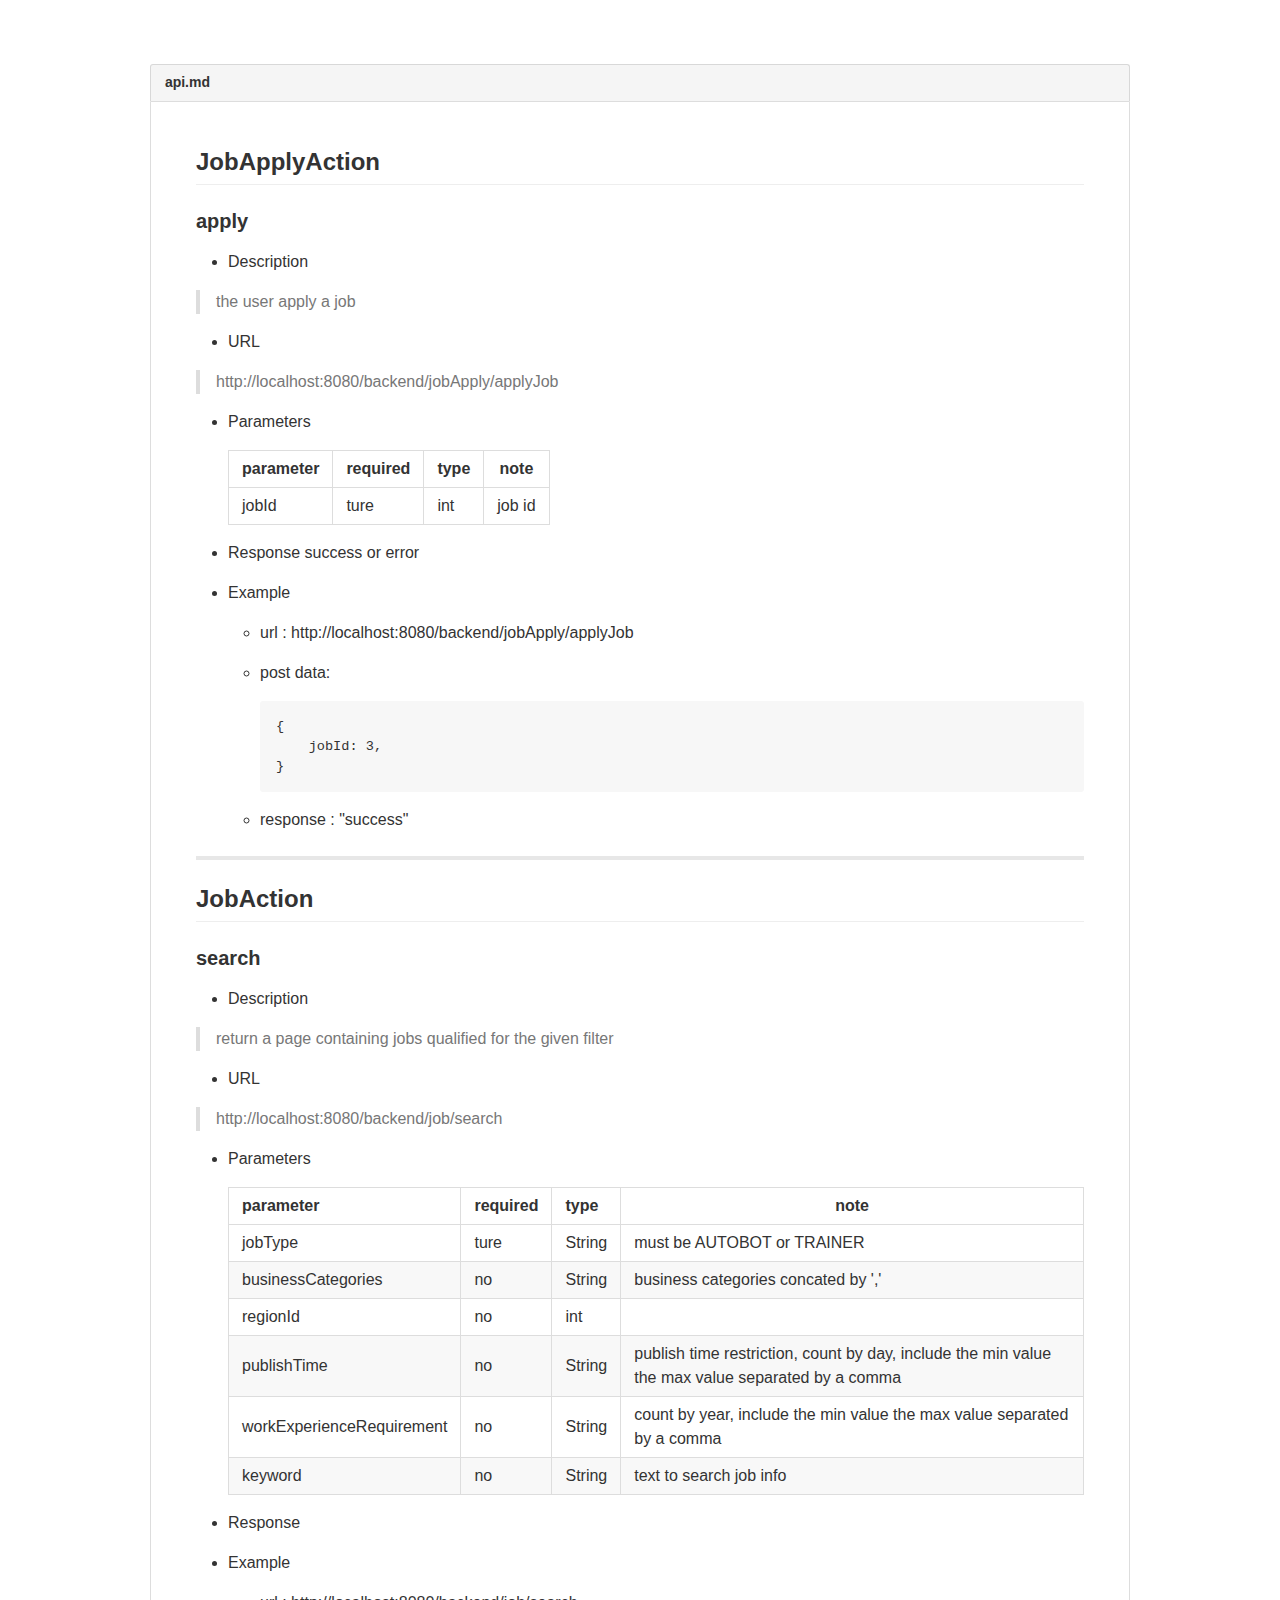
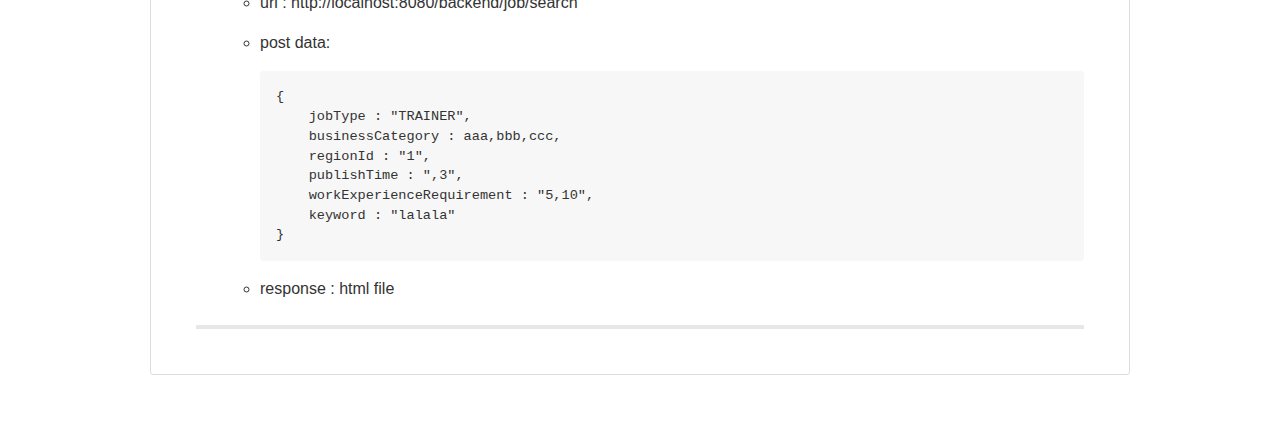
==== commit f79f38cd: "apply job" ====
--- a/doc/api.html
+++ b/doc/api.html
@@ -50,17 +50,17 @@
               
               <article class="markdown-body entry-content" itemprop="text" id="grip-content">
                 <h2>
-<a id="user-content-jobaction" class="anchor" href="#jobaction" aria-hidden="true"><span aria-hidden="true" class="octicon octicon-link"></span></a>JobAction</h2>
+<a id="user-content-jobapplyaction" class="anchor" href="#jobapplyaction" aria-hidden="true"><span aria-hidden="true" class="octicon octicon-link"></span></a>JobApplyAction</h2>
 
 <h3>
-<a id="user-content-search" class="anchor" href="#search" aria-hidden="true"><span aria-hidden="true" class="octicon octicon-link"></span></a>search</h3>
+<a id="user-content-apply" class="anchor" href="#apply" aria-hidden="true"><span aria-hidden="true" class="octicon octicon-link"></span></a>apply</h3>
 
 <ul>
 <li>Description</li>
 </ul>
 
 <blockquote>
-<p>return a page containing jobs qualified for the given filter</p>
+<p>the user apply a job</p>
 </blockquote>
 
 <ul>
@@ -68,7 +68,7 @@
 </ul>
 
 <blockquote>
-<p>http://localhost/job/search</p>
+<p>http://localhost:8080/backend/jobApply/applyJob</p>
 </blockquote>
 
 <ul>
@@ -86,6 +86,73 @@
 </thead>
 <tbody>
 <tr>
+<td align="left">jobId</td>
+<td align="left">ture</td>
+<td align="left">int</td>
+<td>job id</td>
+</tr>
+</tbody>
+</table>
+</li>
+<li><p>Response
+success or error</p></li>
+<li>
+<p>Example</p>
+
+<ul>
+<li>url :  http://localhost:8080/backend/jobApply/applyJob</li>
+<li>
+<p>post data: </p>
+
+<pre><code>{
+    jobId: 3,
+}
+</code></pre>
+</li>
+<li><p>response : "success"</p></li>
+</ul>
+</li>
+</ul>
+
+<hr>
+
+<h2>
+<a id="user-content-jobaction" class="anchor" href="#jobaction" aria-hidden="true"><span aria-hidden="true" class="octicon octicon-link"></span></a>JobAction</h2>
+
+<h3>
+<a id="user-content-search" class="anchor" href="#search" aria-hidden="true"><span aria-hidden="true" class="octicon octicon-link"></span></a>search</h3>
+
+<ul>
+<li>Description</li>
+</ul>
+
+<blockquote>
+<p>return a page containing jobs qualified for the given filter</p>
+</blockquote>
+
+<ul>
+<li>URL</li>
+</ul>
+
+<blockquote>
+<p>http://localhost:8080/backend/job/search</p>
+</blockquote>
+
+<ul>
+<li>
+<p>Parameters</p>
+
+<table>
+<thead>
+<tr>
+<th align="left">parameter</th>
+<th align="left">required</th>
+<th align="left">type</th>
+<th>note</th>
+</tr>
+</thead>
+<tbody>
+<tr>
 <td align="left">jobType</td>
 <td align="left">ture</td>
 <td align="left">String</td>
@@ -126,20 +193,20 @@
 </li>
 <li><p>Response</p></li>
 <li>
-<p>Example ( Note:url has not been encoded  )</p>
-
-<ul>
-<li>url :  http://localhost:8080/website/job</li>
+<p>Example</p>
+
+<ul>
+<li>url : http://localhost:8080/backend/job/search</li>
 <li>
 <p>post data: </p>
 
 <pre><code>{
-jobType : "TRAINER",
-businessCategory : aaa,bbb,ccc,
-regionId : "1",
-publishTime : ",3",
-workExperienceRequirement : "5,10",
-keyword : "lalala"
+    jobType : "TRAINER",
+    businessCategory : aaa,bbb,ccc,
+    regionId : "1",
+    publishTime : ",3",
+    workExperienceRequirement : "5,10",
+    keyword : "lalala"
 }
 </code></pre>
 </li>
